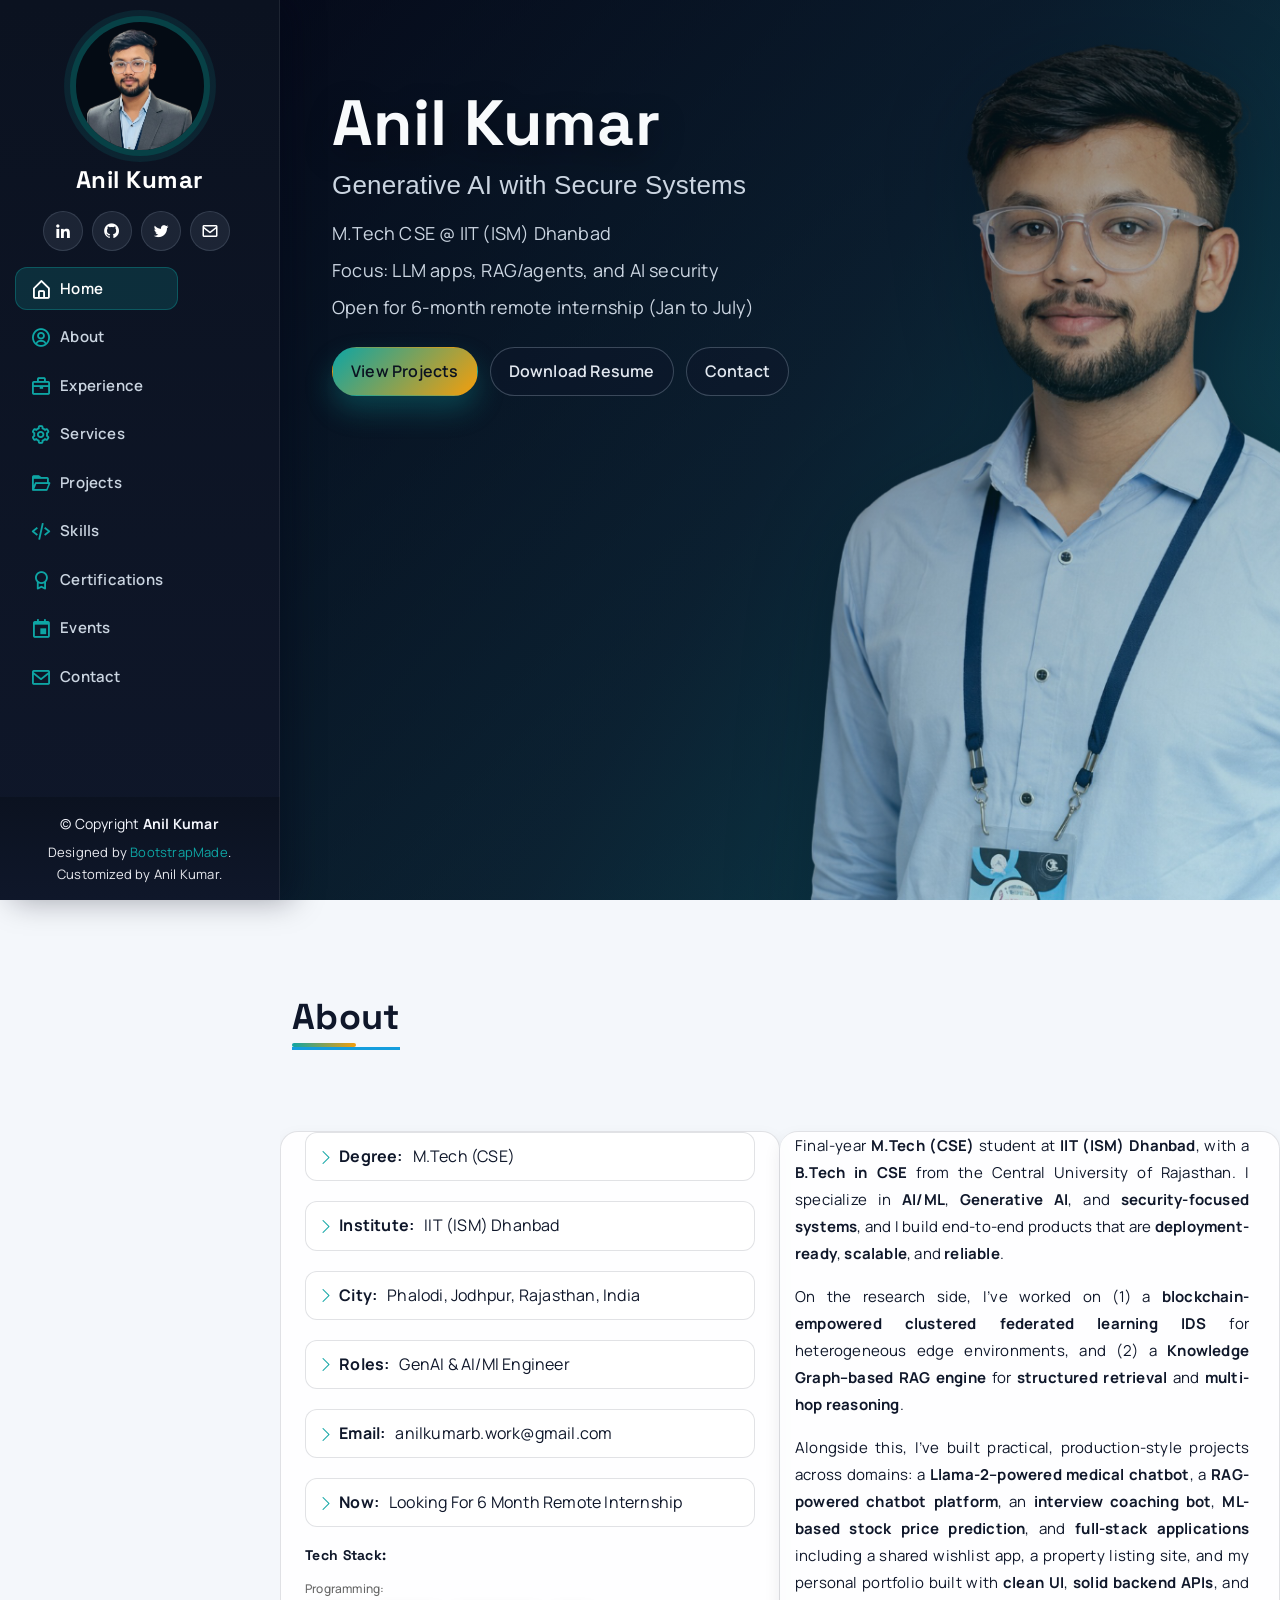
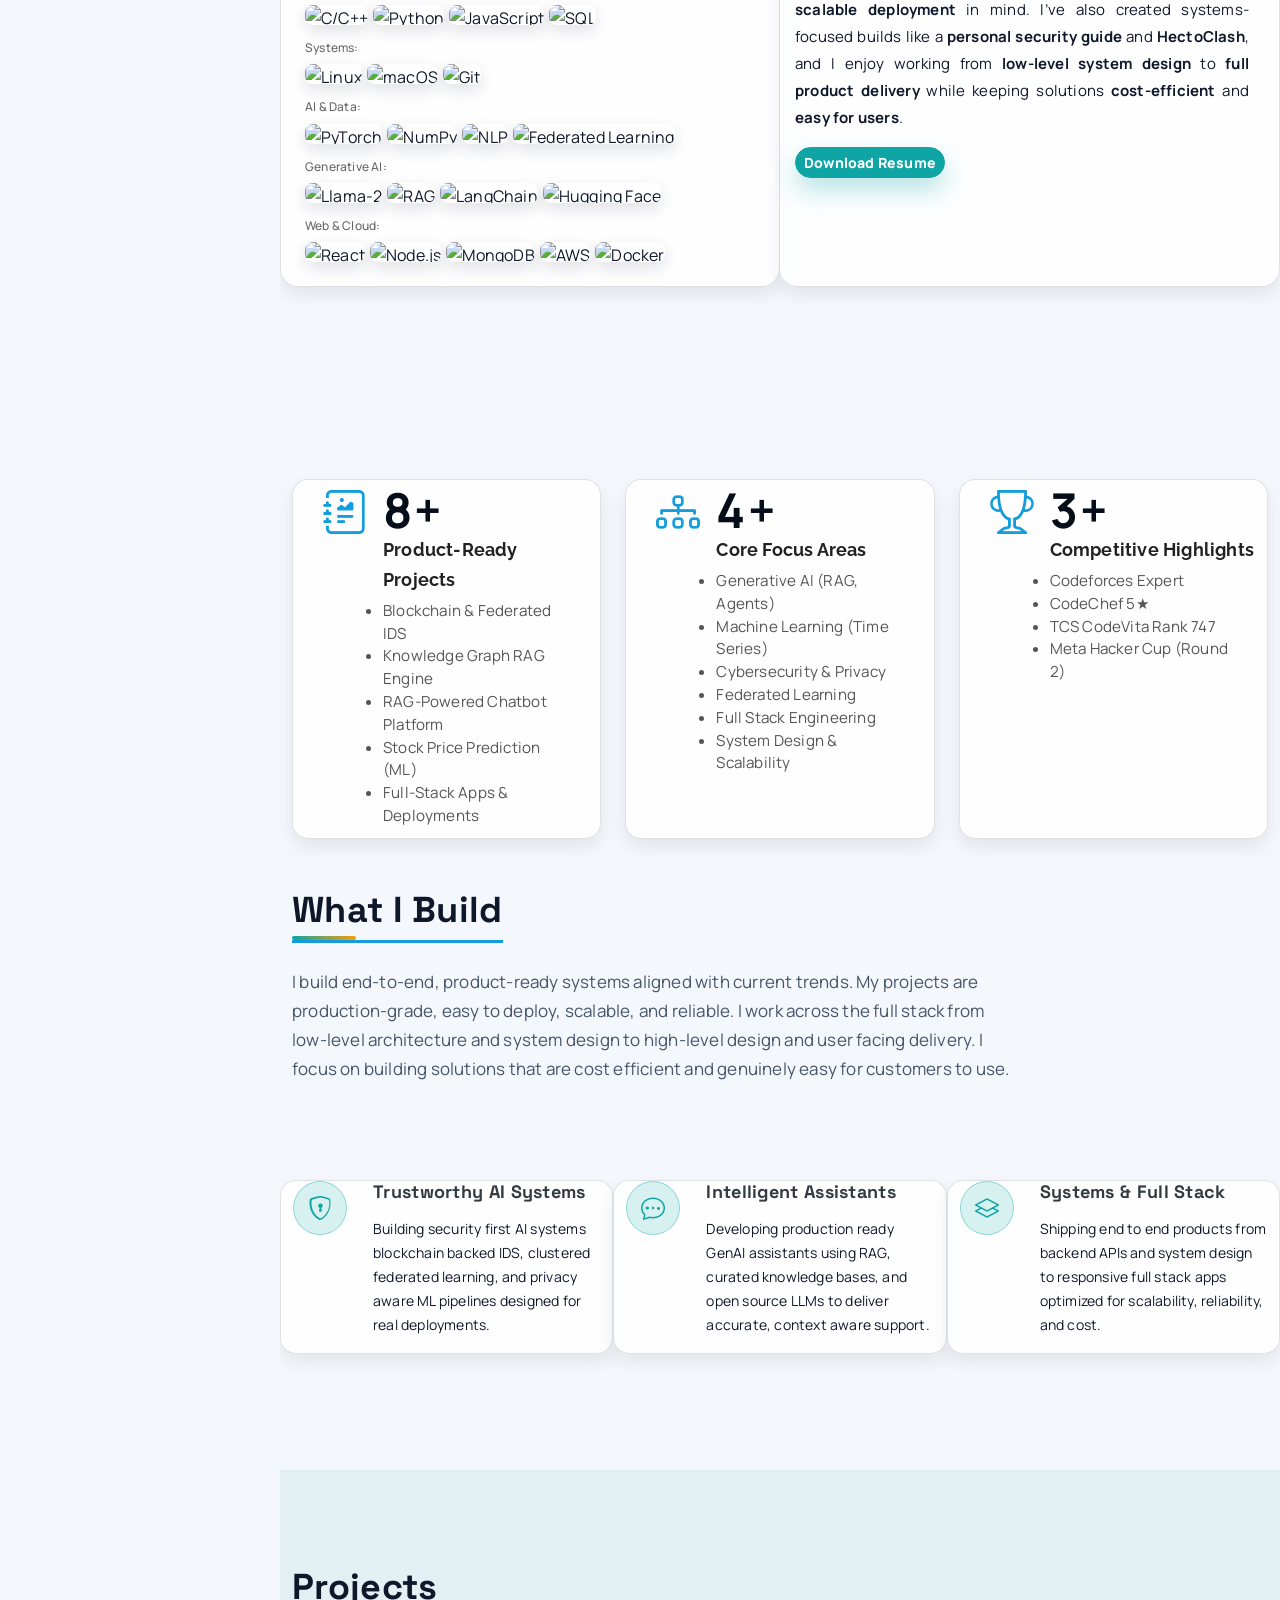
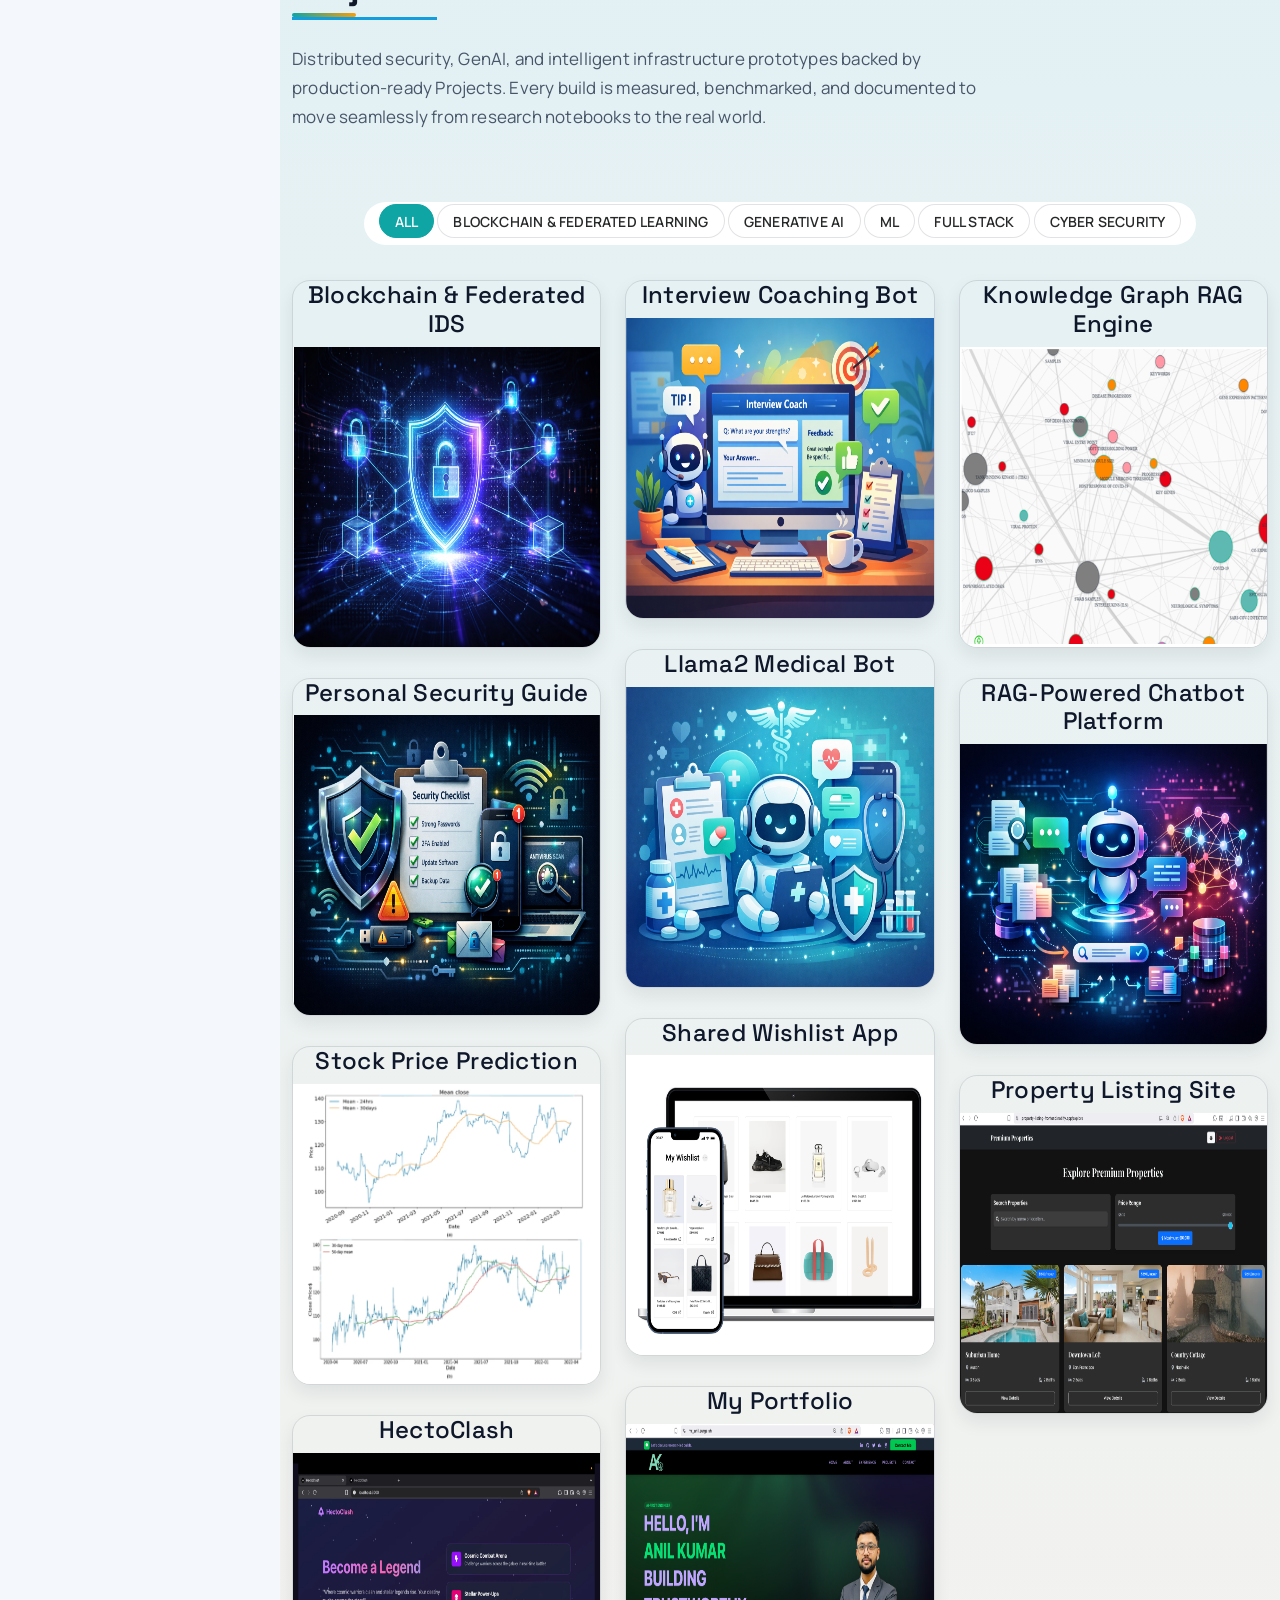
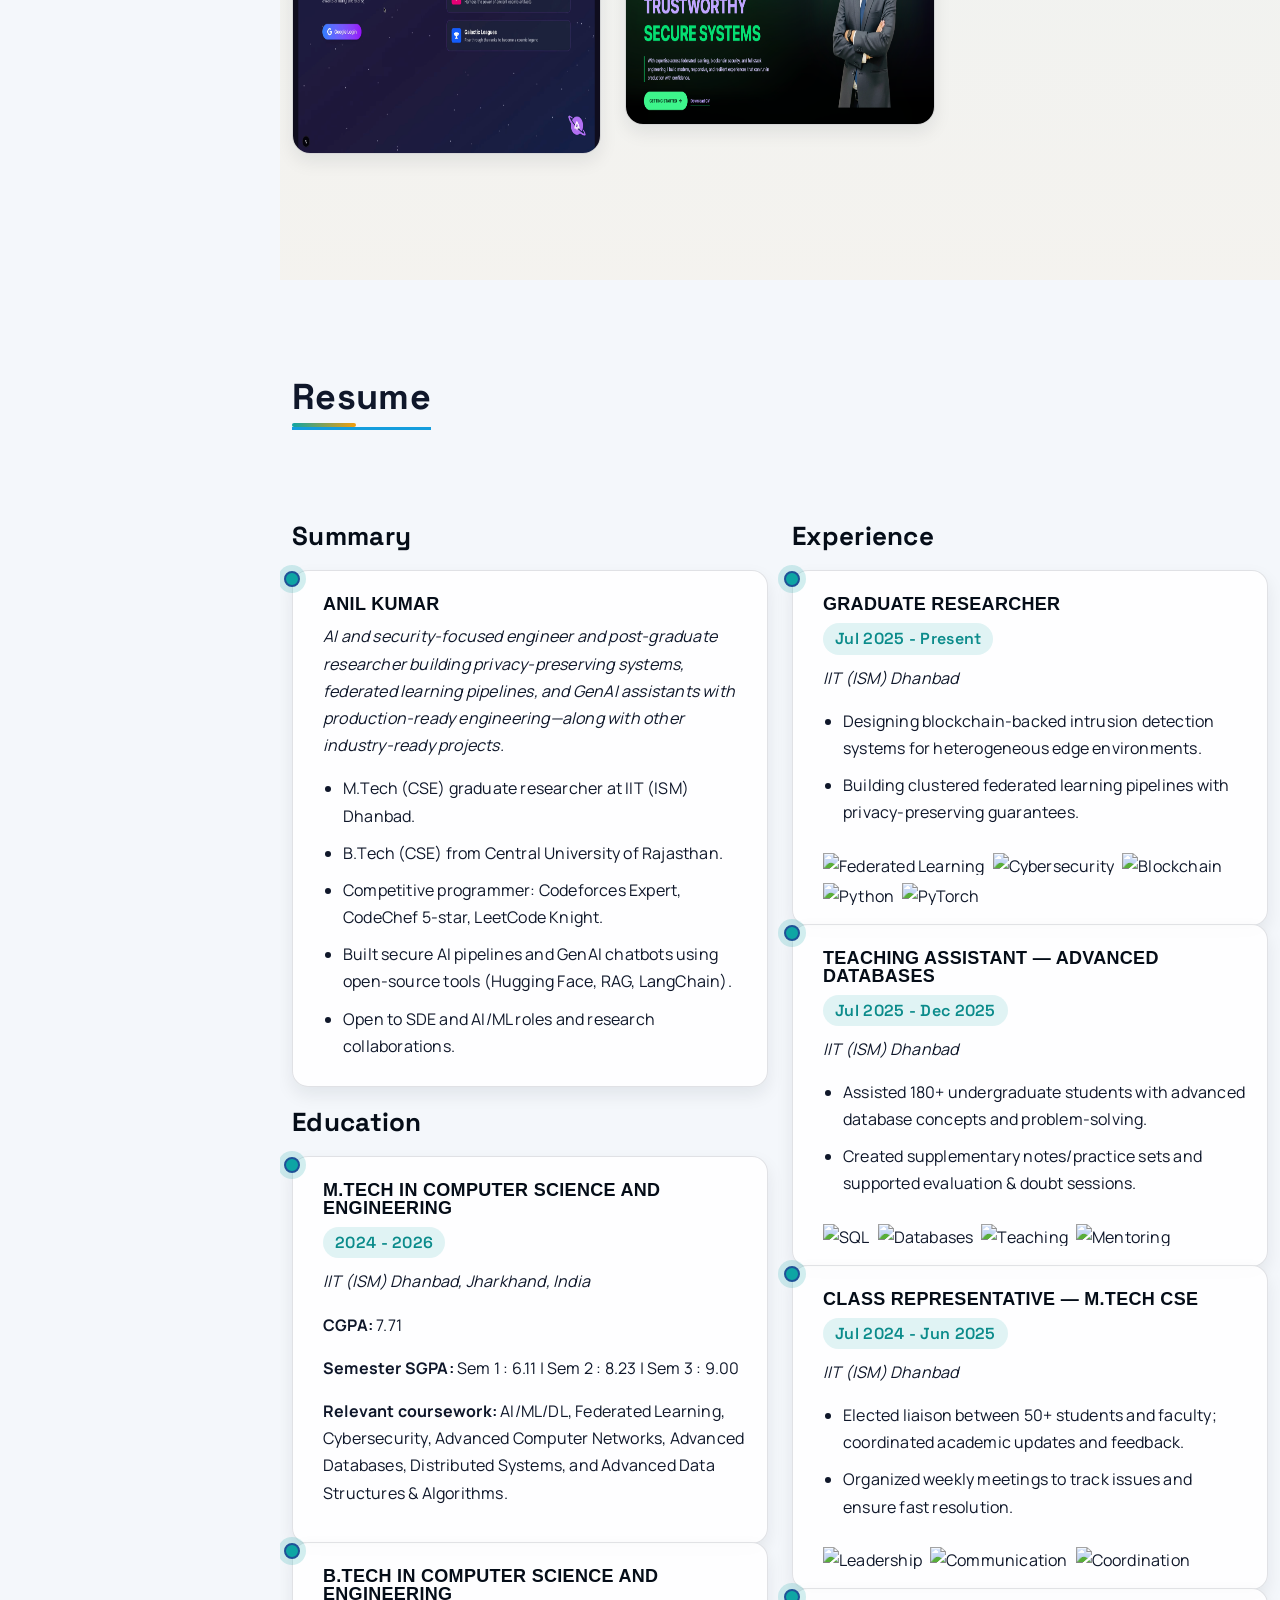
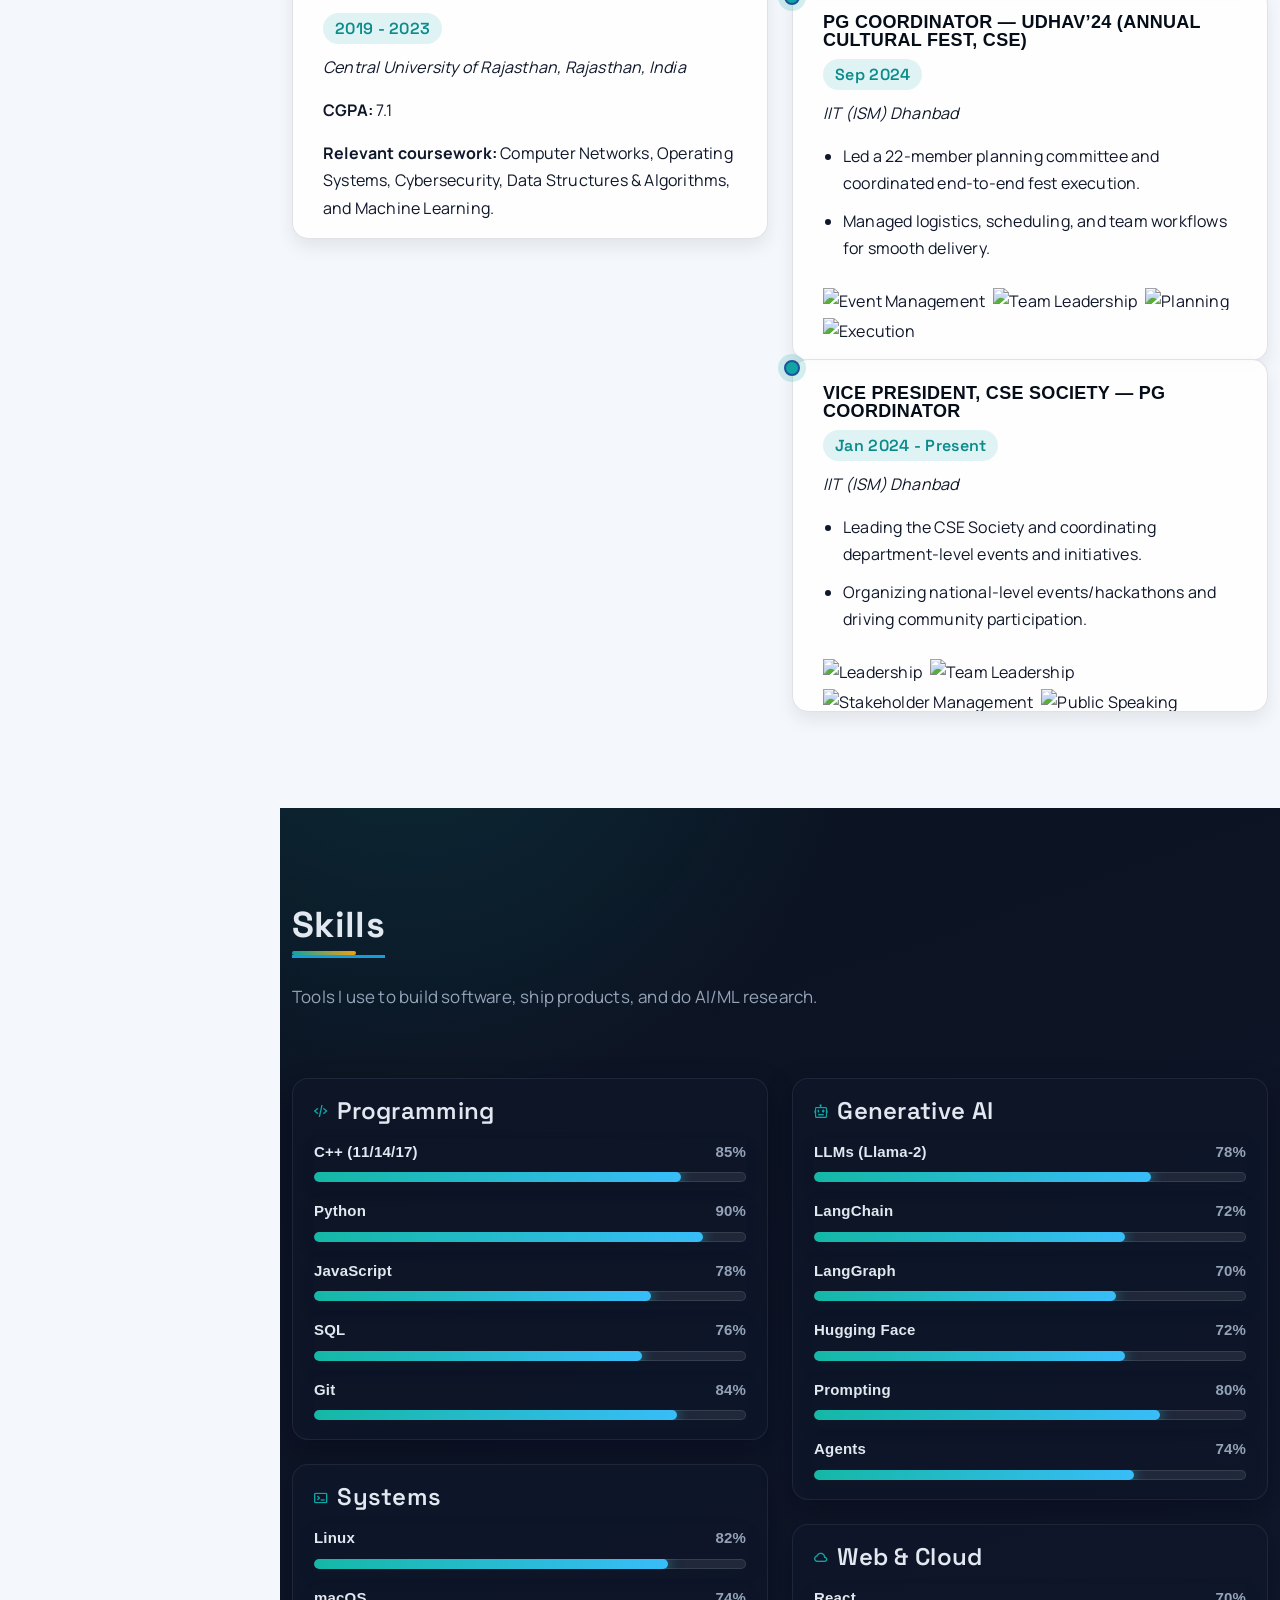
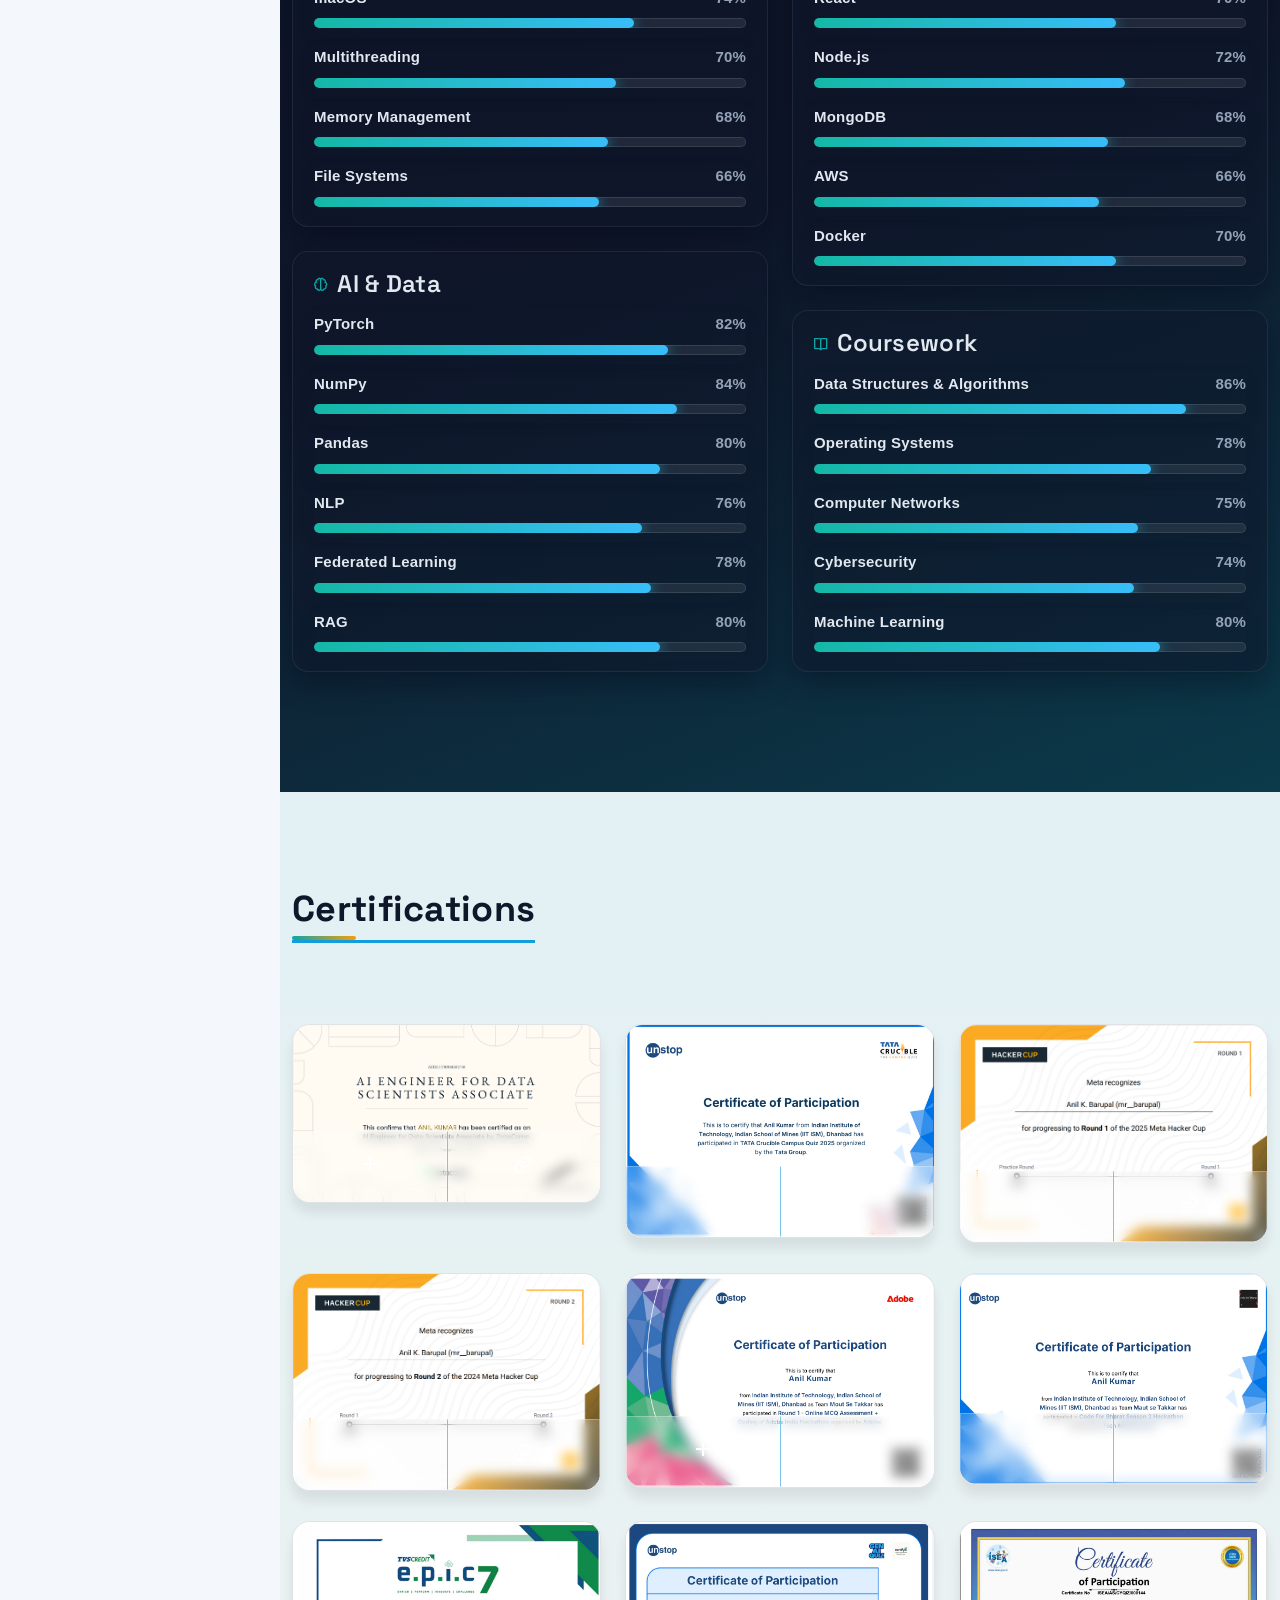
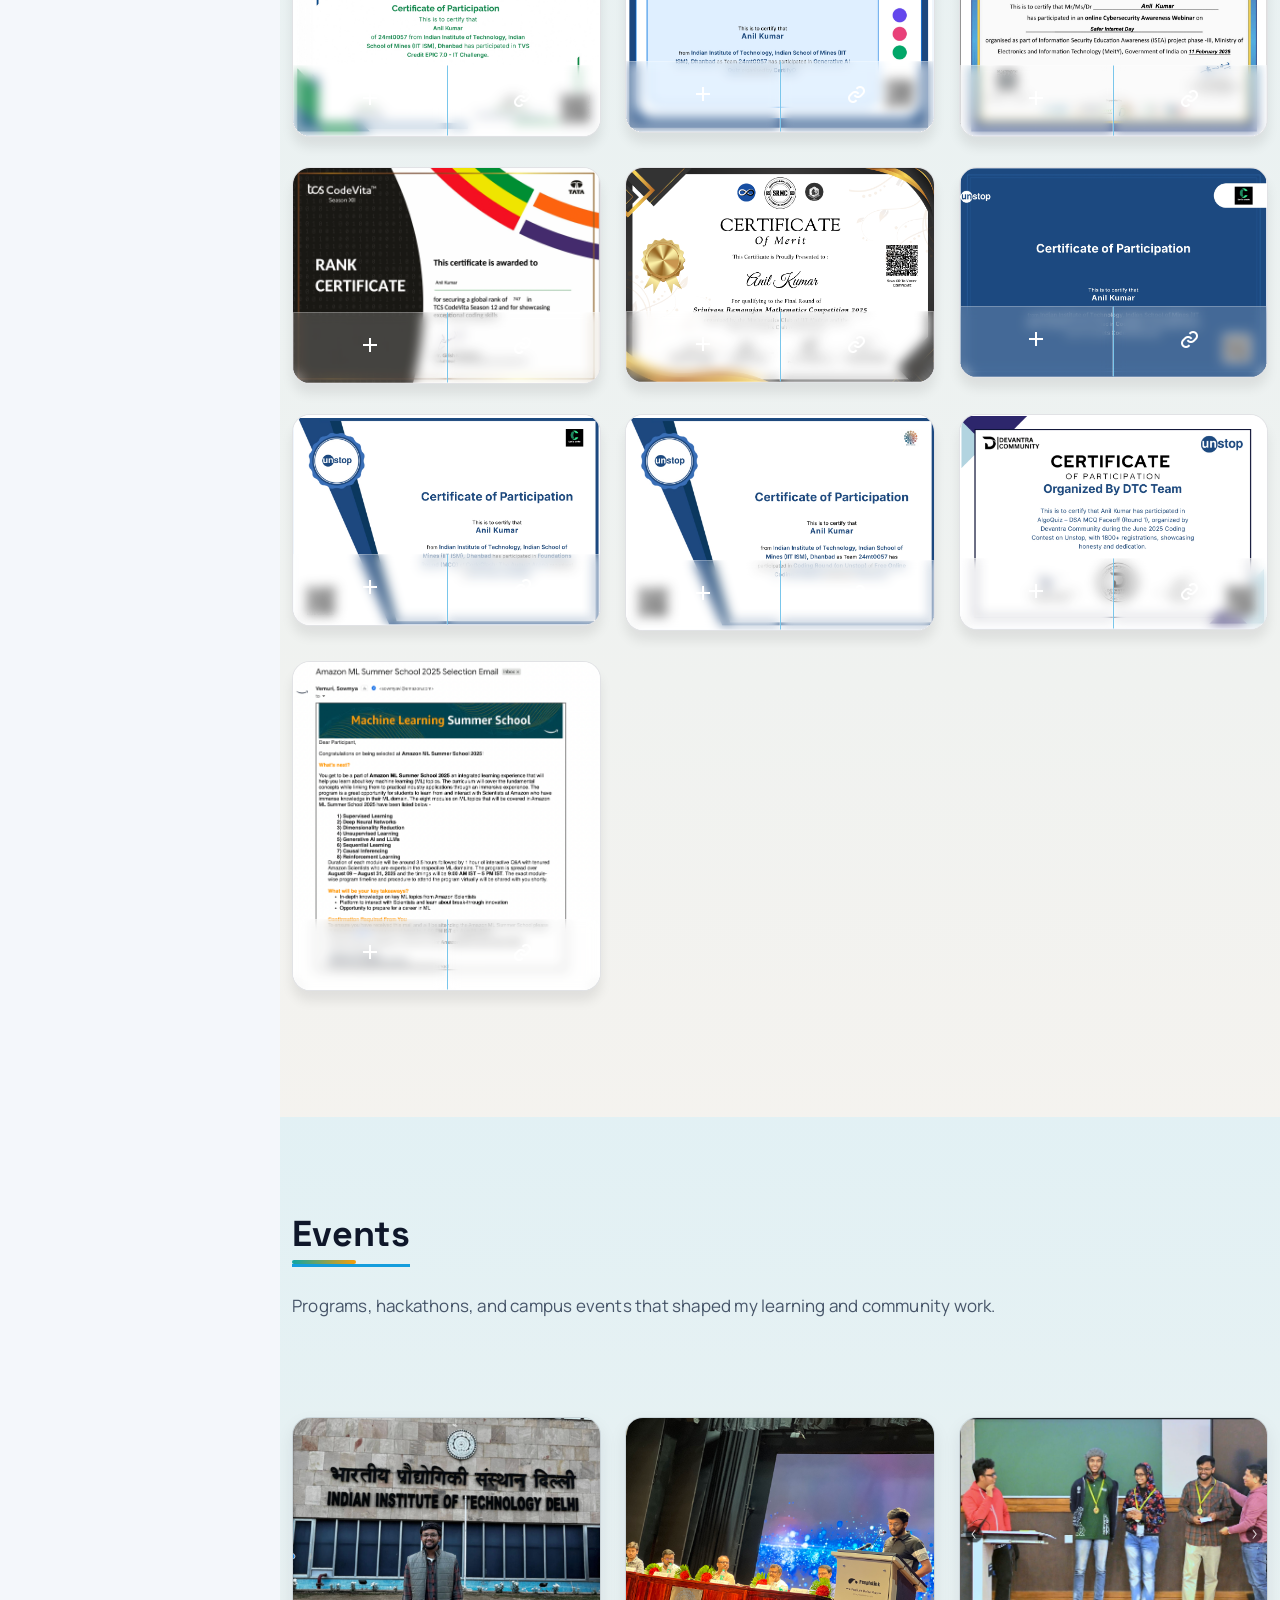
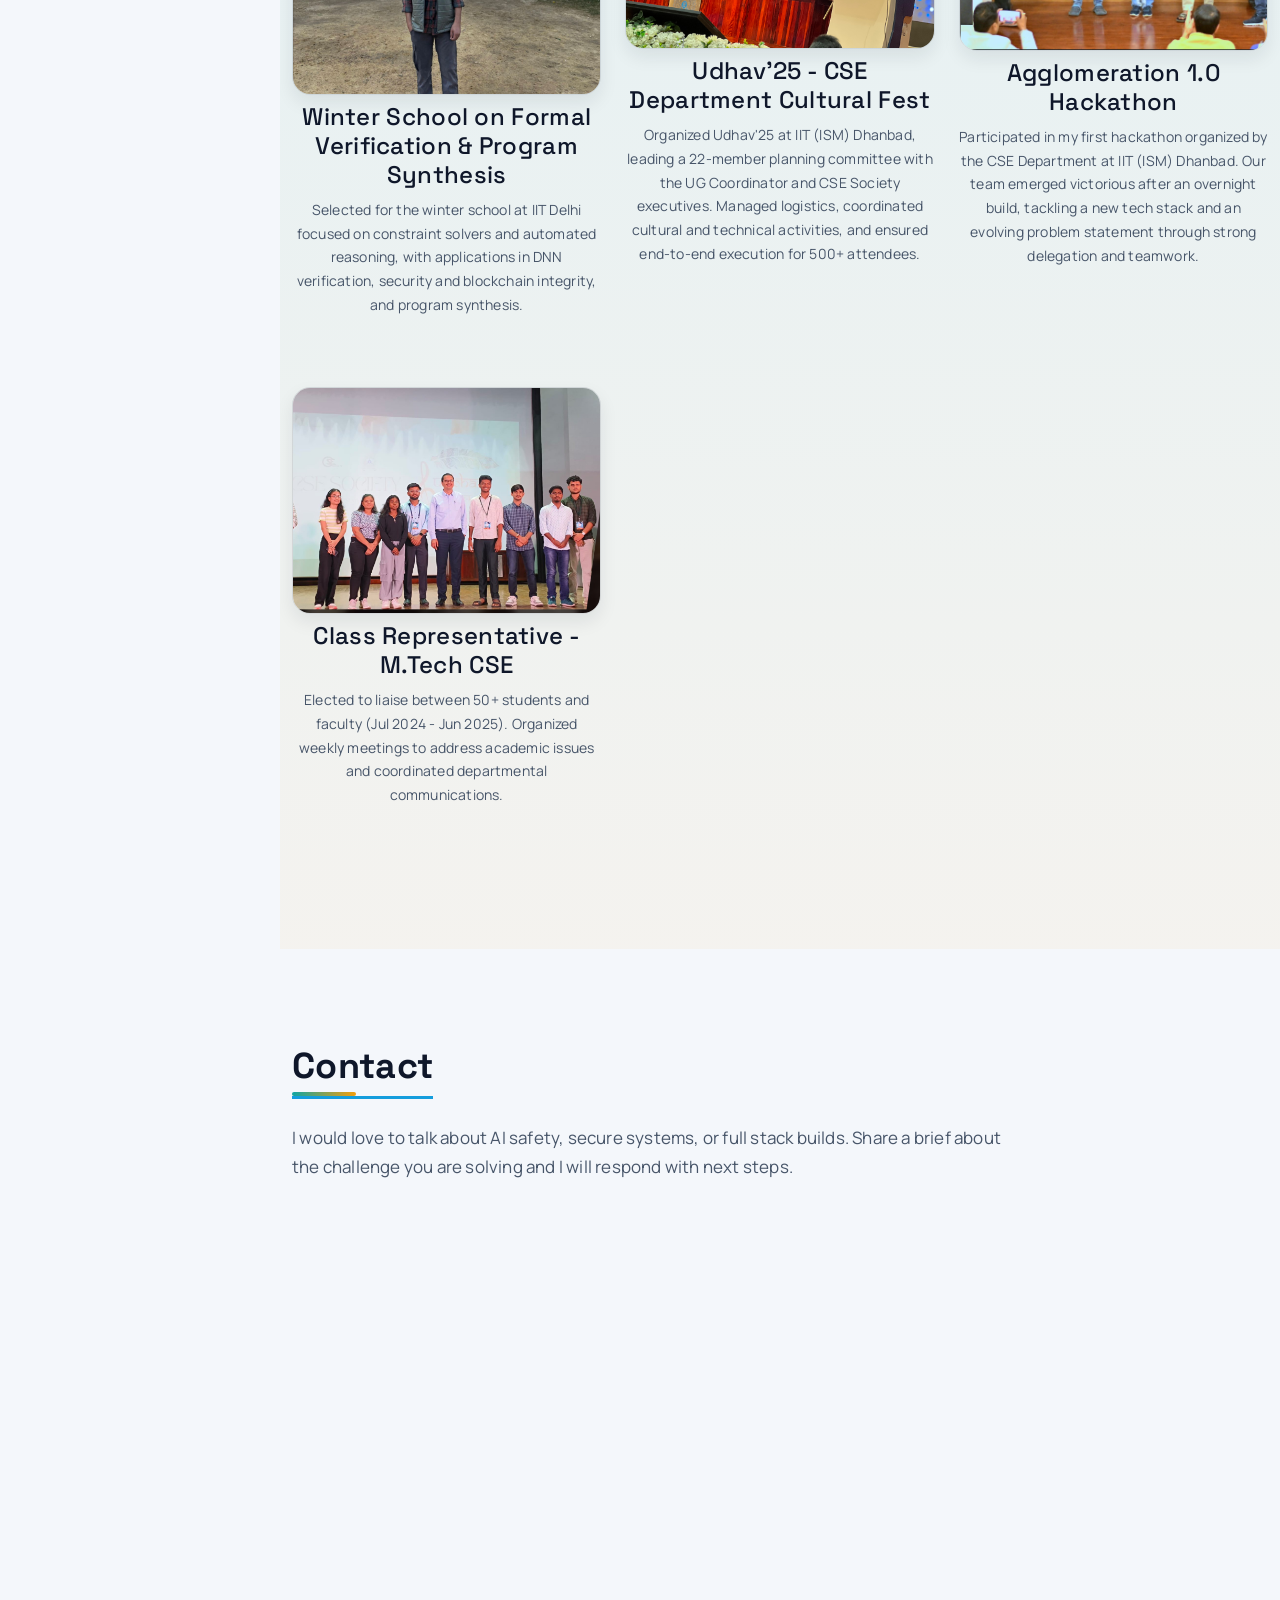
==== index.html @ daf71e18 "Initial commit" ====
<!DOCTYPE html>
<html lang="en">

<head>
  <meta charset="utf-8">
  <meta content="width=device-width, initial-scale=1.0" name="viewport">

  <title>Anil Kumar | GenAI Engineer</title>
  <meta content="Anil Kumar - IIT (ISM) Dhanbad graduate researcher crafting trustworthy AI security, federated learning pipelines, and cloud-ready full stack products." name="description">
  <meta content="Anil Kumar, IIT ISM Dhanbad, AI Security Engineer, Federated Learning Researcher, Blockchain IDS, Llama-2 Chatbot, Full Stack Developer Jaipur, MTech CSE Portfolio, Competitive Programmer, Codeforces Expert, CodeChef 5 Star, Generative AI Engineer India" name="keywords">
  <meta content="Anil Kumar" name="author">

  <!-- Favicons -->
  <link href="assets/img/ai3.png" rel="icon">
  <link href="assets/img/ai3.png" rel="apple-touch-icon">

  <!-- Google Fonts -->
  <link href="https://fonts.googleapis.com/css?family=Open+Sans:300,300i,400,400i,600,600i,700,700i|Raleway:300,300i,400,400i,500,500i,600,600i,700,700i" rel="stylesheet">

  <!-- Vendor CSS Files -->
  <link href="assets/vendor/aos/aos.css" rel="stylesheet">
  <link href="assets/vendor/bootstrap/css/bootstrap.min.css" rel="stylesheet">
  <link href="assets/vendor/bootstrap-icons/bootstrap-icons.css" rel="stylesheet">
  <link href="assets/vendor/boxicons/css/boxicons.min.css" rel="stylesheet">
  <link href="assets/vendor/glightbox/css/glightbox.min.css" rel="stylesheet">
  <link href="assets/vendor/swiper/swiper-bundle.min.css" rel="stylesheet">

  <!-- Template Main CSS File -->
  <link href="assets/css/style.css" rel="stylesheet">
</head>


<body>

  <!-- ======= Mobile nav toggle button ======= -->
  <i class="bi bi-list mobile-nav-toggle d-xl-none"></i>

  <!-- ======= Header ======= -->
  <header id="header">
    <div class="d-flex flex-column">

      <div class="profile">
        <img src="assets/img/ai3.png" alt="Anil Kumar" class="img-fluid rounded-circle">
        <h1 class="text-light"><a href="index.html">Anil Kumar</a></h1>
        <div class="social-links mt-3 text-center">
          <a href="https://www.linkedin.com/in/anil-kumar-0342711b4/" class="linkedin"><i class="bx bxl-linkedin"></i></a>
          <a href="https://github.com/avii2" class="github"><i class="bx bxl-github"></i></a>
          <a href="https://x.com/crazyiitian_avi?s=21" class="twitter"><i class="bx bxl-twitter"></i></a>
          <a href="mailto:anilkumarb.work@gmail.com" class="envelope"><i class="bx bx-envelope"></i></a>
        </div>
      </div>

      <nav id="navbar" class="nav-menu navbar">
        <ul>
          <li><a href="#hero" class="nav-link scrollto active"><i class="bx bx-home-alt"></i> <span>Home</span></a></li>
          <li><a href="#about" class="nav-link scrollto"><i class="bx bx-user-circle"></i> <span>About</span></a></li>
          <li><a href="#resume" class="nav-link scrollto"><i class="bx bx-briefcase"></i> <span>Experience</span></a></li>
          <li><a href="#services" class="nav-link scrollto"><i class="bx bx-cog"></i> <span>Services</span></a></li>
          <li><a href="#portfolio" class="nav-link scrollto"><i class="bx bx-folder-open"></i> <span>Projects</span></a></li>
          <li><a href="#skills" class="nav-link scrollto"><i class="bx bx-code-alt"></i> <span>Skills</span></a></li>
          <li><a href="#certifications" class="nav-link scrollto"><i class="bx bx-award"></i> <span>Certifications</span></a></li>
          <li><a href="#events" class="nav-link scrollto"><i class="bx bx-calendar-event"></i> <span>Events</span></a></li>
          <li><a href="#contact" class="nav-link scrollto"><i class="bx bx-envelope"></i> <span>Contact</span></a></li>
        </ul>
      </nav><!-- .nav-menu -->
    </div>
  </header><!-- End Header -->

 <section id="hero">
  <img src="assets/img/a1.png?v=2" class="hero-photo" alt="Anil Kumar">

  <div class="container">
    <div class="hero-container">
      <h1>Anil Kumar</h1>
      <p class="hero-subheadline">Generative AI with Secure Systems</p>
      <div class="hero-bio">
        <div class="hero-bio-line">M.Tech CSE @ IIT (ISM) Dhanbad</div>
        <div class="hero-bio-line">Focus: LLM apps, RAG/agents, and AI security</div>
        <div class="hero-bio-line">Open for 6-month remote internship (Jan to July)</div>
      </div>

      <div class="hero-actions">
        <a href="#portfolio" class="hero-btn primary">View Projects</a>
        <a href="assets/img/AnilK_IIT_Dhanbad_Resume.pdf" class="hero-btn ghost" download>Download Resume</a>
        <a href="#contact" class="hero-btn ghost">Contact</a>
      </div>
    </div>
  </div>
</section>


  
  <!-- ======= Other Sections ======= -->


  <!-- ========The boxes and logo ======== -->
  
  
 <!-- <div class="row gy-4 mt-5 justify-content-center" data-aos="zoom-in" data-aos-delay="250">
        <div class="col-xl-2 col-md-4">
          <div class="icon-box">
            <i class="ri-store-line"></i>
            <h3><a href="">Lorem Ipsum</a></h3>
          </div>
        </div>
        <div class="col-xl-2 col-md-4">
          <div class="icon-box">
            <i class="ri-bar-chart-box-line"></i>
            <h3><a href="">Dolor Sitema</a></h3>
          </div>
        </div>
        <div class="col-xl-2 col-md-4">
          <div class="icon-box">
            <i class="ri-calendar-todo-line"></i>
            <h3><a href="">Sedare Perspiciatis</a></h3>
          </div>
        </div>
        <div class="col-xl-2 col-md-4">
          <div class="icon-box">
            <i class="ri-paint-brush-line"></i>
            <h3><a href="">Magni Dolores</a></h3>
          </div>
        </div>
        <div class="col-xl-2 col-md-4">
          <div class="icon-box">
            <i class="ri-database-2-line"></i>
            <h3><a href="">Nemos Enimade</a></h3>
          </div>
        </div> -->
    
    <!-- ============ The box and logo ends here ======== -->
    
 
  

  <main id="main">

    <!-- ======= About Section ======= -->
    <section id="about" class="about">
      <div class="container">

        <div class="section-title">
          <h2>About</h2>
        </div>

        <div class="row">
          <div class="col-lg-6 pt-4 pt-lg-0 content" data-aos="fade-left">
            <div class="row">
              <div class="col-lg-12">
                <ul>
                  <li><i class="bi bi-chevron-right"></i> <strong>Degree:</strong> <span>M.Tech (CSE)</span></li>
                  <li><i class="bi bi-chevron-right"></i> <strong>Institute:</strong> <span>IIT (ISM) Dhanbad</span></li>
                  <li><i class="bi bi-chevron-right"></i> <strong>City:</strong> <span>Phalodi, Jodhpur, Rajasthan, India</span></li>
                 
                  <li><i class="bi bi-chevron-right"></i> <strong>Roles:</strong> <span> GenAI &amp; AI/Ml Engineer</span></li>
                  <li><i class="bi bi-chevron-right"></i> <strong>Email:</strong> <span>anilkumarb.work@gmail.com</span></li>
                  <li><i class="bi bi-chevron-right"></i> <strong>Now:</strong> <span>Looking For 6 Month Remote Internship </span></li>

                </ul>

                <!-- Tech Stack Icons -->
                <div class="tech-stack" style="margin-top: 20px;">
                  <h6 style="margin-bottom: 10px; font-size: 14px;"><strong>Tech Stack:</strong></h6>

                  <!-- Programming -->
                  <div style="margin-bottom: 8px;">
                    <span style="font-size: 12px; color: #666; font-weight: 500;">Programming:</span>
                    <div style="display: flex; flex-wrap: wrap; gap: 5px; margin-top: 4px;">
                      <img src="https://img.shields.io/badge/C%2FC%2B%2B-00599C?style=flat-square&logo=cplusplus&logoColor=white" alt="C/C++" style="height: 20px;">
                      <img src="https://img.shields.io/badge/Python-3776AB?style=flat-square&logo=python&logoColor=white" alt="Python" style="height: 20px;">
                      <img src="https://img.shields.io/badge/JavaScript-F7DF1E?style=flat-square&logo=javascript&logoColor=black" alt="JavaScript" style="height: 20px;">
                      <img src="https://img.shields.io/badge/SQL-4479A1?style=flat-square&logo=mysql&logoColor=white" alt="SQL" style="height: 20px;">
                    </div>
                  </div>

                  <!-- Systems -->
                  <div style="margin-bottom: 8px;">
                    <span style="font-size: 12px; color: #666; font-weight: 500;">Systems:</span>
                    <div style="display: flex; flex-wrap: wrap; gap: 5px; margin-top: 4px;">
                      <img src="https://img.shields.io/badge/Linux-FCC624?style=flat-square&logo=linux&logoColor=black" alt="Linux" style="height: 20px;">
                      <img src="https://img.shields.io/badge/macOS-000000?style=flat-square&logo=apple&logoColor=white" alt="macOS" style="height: 20px;">
                      <img src="https://img.shields.io/badge/Git-F05032?style=flat-square&logo=git&logoColor=white" alt="Git" style="height: 20px;">
                    </div>
                  </div>

                  <!-- AI & Data -->
                  <div style="margin-bottom: 8px;">
                    <span style="font-size: 12px; color: #666; font-weight: 500;">AI &amp; Data:</span>
                    <div style="display: flex; flex-wrap: wrap; gap: 5px; margin-top: 4px;">
                      <img src="https://img.shields.io/badge/PyTorch-EE4C2C?style=flat-square&logo=pytorch&logoColor=white" alt="PyTorch" style="height: 20px;">
                      <img src="https://img.shields.io/badge/NumPy-013243?style=flat-square&logo=numpy&logoColor=white" alt="NumPy" style="height: 20px;">
                      <img src="https://img.shields.io/badge/NLP-4B8BBE?style=flat-square" alt="NLP" style="height: 20px;">
                      <img src="https://img.shields.io/badge/Federated%20Learning-222222?style=flat-square" alt="Federated Learning" style="height: 20px;">
                    </div>
                  </div>

                  <!-- Generative AI -->
                  <div style="margin-bottom: 8px;">
                    <span style="font-size: 12px; color: #666; font-weight: 500;">Generative AI:</span>
                    <div style="display: flex; flex-wrap: wrap; gap: 5px; margin-top: 4px;">
                      <img src="https://img.shields.io/badge/Llama--2-FF6F00?style=flat-square" alt="Llama-2" style="height: 20px;">
                      <img src="https://img.shields.io/badge/RAG-2C2C2C?style=flat-square" alt="RAG" style="height: 20px;">
                      <img src="https://img.shields.io/badge/LangChain-1C3C3C?style=flat-square&logo=langchain&logoColor=white" alt="LangChain" style="height: 20px;">
                      <img src="https://img.shields.io/badge/Hugging%20Face-FFD21E?style=flat-square&logo=huggingface&logoColor=black" alt="Hugging Face" style="height: 20px;">
                    </div>
                  </div>

                  <!-- Web & Cloud -->
                  <div>
                    <span style="font-size: 12px; color: #666; font-weight: 500;">Web &amp; Cloud:</span>
                    <div style="display: flex; flex-wrap: wrap; gap: 5px; margin-top: 4px;">
                      <img src="https://img.shields.io/badge/React-61DAFB?style=flat-square&logo=react&logoColor=black" alt="React" style="height: 20px;">
                      <img src="https://img.shields.io/badge/Node.js-339933?style=flat-square&logo=node.js&logoColor=white" alt="Node.js" style="height: 20px;">
                      <img src="https://img.shields.io/badge/MongoDB-47A248?style=flat-square&logo=mongodb&logoColor=white" alt="MongoDB" style="height: 20px;">
                      <img src="https://img.shields.io/badge/AWS-232F3E?style=flat-square&logo=amazon-aws&logoColor=white" alt="AWS" style="height: 20px;">
                      <img src="https://img.shields.io/badge/Docker-2496ED?style=flat-square&logo=docker&logoColor=white" alt="Docker" style="height: 20px;">
                    </div>
                  </div>
                </div>
              </div>
            </div>
          </div>

         <div class="col-lg-6 pt-4 pt-lg-0" data-aos="fade-right" style="padding-right: 30px; border-left: 2px solid #ddd; padding-left: 15px; margin-left: -40px;">

  <p style="text-align: justify; line-height: 1.8; font-size: 15px;">
    Final-year <strong>M.Tech (CSE)</strong> student at <strong>IIT (ISM) Dhanbad</strong>, with a <strong>B.Tech in CSE</strong> from the Central University of Rajasthan. I specialize in <strong>AI/ML</strong>, <strong>Generative AI</strong>, and <strong>security-focused systems</strong>, and I build end-to-end products that are <strong>deployment-ready</strong>, <strong>scalable</strong>, and <strong>reliable</strong>.
  </p>

  <p style="text-align: justify; line-height: 1.8; font-size: 15px;">
    On the research side, I’ve worked on (1) a <strong>blockchain-empowered clustered federated learning IDS</strong> for heterogeneous edge environments, and (2) a <strong>Knowledge Graph–based RAG engine</strong> for <strong>structured retrieval</strong> and <strong>multi-hop reasoning</strong>.
  </p>

  <p style="text-align: justify; line-height: 1.8; font-size: 15px;">
    Alongside this, I’ve built practical, production-style projects across domains: a <strong>Llama-2–powered medical chatbot</strong>, a <strong>RAG-powered chatbot platform</strong>, an <strong>interview coaching bot</strong>, <strong>ML-based stock price prediction</strong>, and <strong>full-stack applications</strong> including a shared wishlist app, a property listing site, and my personal portfolio built with <strong>clean UI</strong>, <strong>solid backend APIs</strong>, and <strong>scalable deployment</strong> in mind. I’ve also created systems-focused builds like a <strong>personal security guide</strong> and <strong>HectoClash</strong>, and I enjoy working from <strong>low-level system design</strong> to <strong>full product delivery</strong> while keeping solutions <strong>cost-efficient</strong> and <strong>easy for users</strong>.
  </p>

  <div style="margin-top: 12px;">
  <a href="assets/img/AnilK_IIT_Dhanbad_Resume.pdf" class="btn btn-primary btn-sm" download>
    <strong>Download Resume</strong>
  </a>
</div>


</div>


          </div>
        </div>
      </div>
    </section><!-- End About Section -->
      
      
<section id="facts" class="facts">
  <div class="container">
    <div class="row no-gutters justify-content-center">

      <!-- Product-Ready Projects -->
      <div class="col-lg-4 col-md-6 d-md-flex align-items-md-stretch" data-aos="fade-up" data-aos-delay="100">
        <div class="count-box">
          <i class="bi bi-journal-richtext"></i>
          <span id="projects-counter"
                data-purecounter-start="0"
                data-purecounter-end="11"
                data-purecounter-duration="3"
                class="purecounter plus-sign"></span>
          <p><strong>Product-Ready Projects</strong></p>
          <ul>
            <li>Blockchain &amp; Federated IDS</li>
            <li>Knowledge Graph RAG Engine</li>
            <li>RAG-Powered Chatbot Platform</li>
            <li>Stock Price Prediction (ML)</li>
            <li>Full-Stack Apps &amp; Deployments</li>
          </ul>
        </div>
      </div>

      <!-- Core Focus Areas -->
      <div class="col-lg-4 col-md-6 d-md-flex align-items-md-stretch" data-aos="fade-up" data-aos-delay="200">
        <div class="count-box">
          <i class="bi bi-diagram-3"></i>
          <span id="years-counter"
                data-purecounter-start="0"
                data-purecounter-end="6"
                data-purecounter-duration="3"
                class="purecounter plus-sign"></span>
          <p style="white-space: nowrap;"><strong>Core Focus Areas</strong></p>
          <ul>
            <li>Generative AI (RAG, Agents)</li>
            <li>Machine Learning (Time Series)</li>
            <li>Cybersecurity &amp; Privacy</li>
            <li>Federated Learning</li>
            <li>Full Stack Engineering</li>
            <li>System Design &amp; Scalability</li>
          </ul>
        </div>
      </div>

      <!-- Competitive Highlights -->
      <div class="col-lg-4 col-md-6 d-md-flex align-items-md-stretch" data-aos="fade-up" data-aos-delay="300">
        <div class="count-box">
          <i class="bi bi-trophy"></i>
          <span id="certifications-counter"
                data-purecounter-start="0"
                data-purecounter-end="4"
                data-purecounter-duration="3"
                class="purecounter plus-sign"></span>
          <p style="white-space: nowrap;"><strong>Competitive Highlights</strong></p>
          <ul>
            <li>Codeforces Expert</li>
            <li>CodeChef 5★</li>
            <li>TCS CodeVita Rank 747</li>
            <li>Meta Hacker Cup (Round 2)</li>
          </ul>
        </div>
      </div>

    </div>
  </div>
</section>


<style>
  /* Plus sign after numbers */
  .plus-sign::after {
    content: "+";
    margin-left: 2px;
    font-weight: bold;
  }

  /* Titles */
  .count-box p strong {
    display: block;
    font-size: 1.1rem;
    margin-bottom: 2px;
    color: #222;
  }

  /* Bullet lists */
  .count-box ul {
    list-style-type: disc;
    padding-left: 60px;
    margin: 0;
    margin-top: 5px;
    font-size: 0.95rem;
    line-height: 1.5;
    color: #555;
  }
</style>

<style>
  /* Contact Form Improvements */
  .php-email-form {
    width: 100%;
    background: #fff;
    padding: 30px;
    box-shadow: 0 0 24px rgba(0, 0, 0, 0.12);
    border-radius: 10px;
  }

  .php-email-form .form-group {
    margin-bottom: 20px;
  }

  .php-email-form label {
    display: block;
    margin-bottom: 8px;
    font-weight: 600;
    font-size: 14px;
    color: #333;
    text-align: left;
  }

  .php-email-form .form-control {
    border: 1px solid #ddd;
    border-radius: 5px;
    padding: 12px 15px;
    font-size: 14px;
    transition: border-color 0.3s ease;
    width: 100%;
    box-sizing: border-box;
  }

  .php-email-form .form-control:focus {
    border-color: #0563bb;
    outline: none;
    box-shadow: 0 0 0 2px rgba(5, 99, 187, 0.1);
  }

  .php-email-form textarea.form-control {
    resize: vertical;
    min-height: 120px;
  }

  .php-email-form button[type="submit"] {
    background: #0563bb;
    border: 0;
    padding: 12px 30px;
    color: #fff;
    border-radius: 5px;
    cursor: pointer;
    font-size: 16px;
    font-weight: 500;
    transition: background 0.3s ease;
  }

  .php-email-form button[type="submit"]:hover {
    background: #0450a3;
  }

  .php-email-form .loading {
    display: none;
    background: #fff;
    text-align: center;
    padding: 15px;
    color: #0563bb;
    font-weight: 500;
  }

  .php-email-form .loading.d-block {
    display: block !important;
  }

  .php-email-form .error-message {
    display: none;
    color: #ed3c0d;
    background: #ffeae8;
    text-align: center;
    padding: 15px;
    border-radius: 5px;
    font-weight: 500;
  }

  .php-email-form .error-message.d-block {
    display: block !important;
  }

  .php-email-form .sent-message {
    display: none;
    color: #1b8b00;
    background: #e8f5e3;
    text-align: center;
    padding: 15px;
    border-radius: 5px;
    font-weight: 500;
  }

  .php-email-form .sent-message.d-block {
    display: block !important;
  }

  @media (max-width: 768px) {
    .php-email-form {
      padding: 20px;
    }
  }
</style>





    
    

<!-- ======= Services Section ======= -->
<section id="services" class="services" style="padding-top: 20px;">
  <div class="container">
    <div class="section-title">
      <h2>What I Build</h2>
      <p>I build end-to-end, product-ready systems aligned with current trends. My projects are production-grade, easy to deploy, scalable, and reliable. I work across the full stack from low-level architecture and system design to high-level design and user facing delivery. I focus on building solutions that are cost efficient and genuinely easy for customers to use.</p>
    </div>
<div class="row">
  <div class="col-lg-4 col-md-6 icon-box" data-aos="fade-up">
    <div class="icon"><i class="bi bi-shield-lock"></i></div>
    <h4 class="title"><a href="">Trustworthy AI Systems</a></h4>
    <p class="description">
      Building security first AI systems blockchain backed IDS, clustered federated learning, and privacy aware ML pipelines designed for real deployments.
    </p>
  </div>

  <div class="col-lg-4 col-md-6 icon-box" data-aos="fade-up" data-aos-delay="100">
    <div class="icon"><i class="bi bi-chat-dots"></i></div>
    <h4 class="title"><a href="">Intelligent Assistants</a></h4>
    <p class="description">
      Developing production ready GenAI assistants using RAG, curated knowledge bases, and open source LLMs to deliver accurate, context aware support.
    </p>
  </div>

  <div class="col-lg-4 col-md-6 icon-box" data-aos="fade-up" data-aos-delay="200">
    <div class="icon"><i class="bi bi-layers"></i></div>
    <h4 class="title"><a href="">Systems &amp; Full Stack</a></h4>
    <p class="description">
      Shipping end to end products from backend APIs and system design to responsive full stack apps optimized for scalability, reliability, and cost.
    </p>
  </div>
</div>

</section>




    
    
    
    
    
        <!-- ======= Clients Section ======= -->
    <!-- <section id="clients" class="clients">
      <div class="container" data-aos="zoom-in">

        <div class="clients-slider swiper">
          <em><h4> Helping companies become data-driven organizations </h4></em>
          <div class="swiper-wrapper align-items-center">
            <div class="swiper-slide"><img src="assets/img/clients/client-1.png" class="img-fluid" alt=""></div>
            <div class="swiper-slide"><img src="assets/img/clients/client-2.png" class="img-fluid" alt=""></div>
            <div class="swiper-slide"><img src="assets/img/clients/client-3.png" class="img-fluid" alt=""></div>
            <div class="swiper-slide"><img src="assets/img/clients/client-4.png" class="img-fluid" alt=""></div>
            <div class="swiper-slide"><img src="assets/img/clients/client-5.png" class="img-fluid" alt=""></div>
            <div class="swiper-slide"><img src="assets/img/clients/client-6.png" class="img-fluid" alt=""></div>
            <div class="swiper-slide"><img src="assets/img/clients/client-7.png" class="img-fluid" alt=""></div>
            <div class="swiper-slide"><img src="assets/img/clients/client-8.png" class="img-fluid" alt=""></div>
          </div>
          <div class="swiper-pagination"></div>
        </div>

      </div>  
    </section> -->
    <!-- End Clients Section -->
    
  
        <!-- ======= Clients Section ======= -->
        
    
    
    
    
    
   <!-- ======= Portfolio Section ======= -->
<!-- ======= Portfolio Section ======= -->
<section id="portfolio" class="portfolio section-bg">
  <div class="container">

    <div class="section-title" style="padding-bottom: 10px;">
      <h2>Projects</h2>
      <p>
        Distributed security, GenAI, and intelligent infrastructure prototypes backed by production-ready Projects.
        Every build is measured, benchmarked, and documented to move seamlessly from research notebooks to the real world.
      </p>
    </div>

    <div class="row" data-aos="fade-up">
      <div class="col-lg-12 d-flex justify-content-center">
        <ul id="portfolio-flters">
          <li data-filter="*" class="filter-active">All</li>

          <li data-filter=".filter-blockchain">Blockchain &amp; Federated Learning</li>
          <li data-filter=".filter-genai">Generative AI</li>
          

          <li data-filter=".filter-ml">ML</li>
          <li data-filter=".filter-fullstack">Full Stack</li>
          <li data-filter=".filter-cyber">Cyber Security</li>
        </ul>
      </div>
    </div>

    <div class="row portfolio-container" data-aos="fade-up" data-aos-delay="100">

      <!-- 1) Blockchain & Federated IDS (keep as is) -->
      <div class="col-lg-4 col-md-6 portfolio-item filter-blockchain">
        <div class="portfolio-wrap">
          <h4 class="title text-center">Blockchain &amp; Federated IDS</h4>
          <img src="assets/img/projects/1.png" class="img-fluid" alt="Blockchain & Federated IDS" style="width:450px;height:300px;">
          <div class="portfolio-links">
            <a href="https://github.com/avii2/BF_CFL_IDS" target="_blank" rel="noopener noreferrer" title="More Details">
              <i class="bx bx-link"></i>
            </a>
          </div>
        </div>
      </div>

      <!-- 2) Interview Coaching Bot (keep as is) -->
      <div class="col-lg-4 col-md-6 portfolio-item filter-genai">
        <div class="portfolio-wrap">
          <h4 class="title text-center">Interview Coaching Bot</h4>
          <img src="assets/img/projects/2.png" class="img-fluid" alt="Interview Coaching Bot" style="width:450px;height:300px;">
          <div class="portfolio-links">
            <a href="https://github.com/avii2/Chatbot" target="_blank" rel="noopener noreferrer" title="More Details">
              <i class="bx bx-link"></i>
            </a>
          </div>
        </div>
      </div>

      <!-- 3) Knowledge Graph RAG Engine (keep as is) -->
      <div class="col-lg-4 col-md-6 portfolio-item filter-genai">
        <div class="portfolio-wrap">
          <h4 class="title text-center">Knowledge Graph RAG Engine</h4>
          <img src="assets/img/projects/3.png" class="img-fluid" alt="Knowledge Graph RAG Engine" style="width:450px;height:300px;">
          <div class="portfolio-links">
            <a href="https://github.com/avii2/LangChain_Graph_RAG" target="_blank" rel="noopener noreferrer" title="More Details">
              <i class="bx bx-link"></i>
            </a>
          </div>
        </div>
      </div>

      <!-- 4) Llama2 Medical Bot (keep as is) -->
      <div class="col-lg-4 col-md-6 portfolio-item filter-genai">
        <div class="portfolio-wrap">
          <h4 class="title text-center">Llama2 Medical Bot</h4>
          <img src="assets/img/projects/4.png" class="img-fluid" alt="Llama2 Medical Bot" style="width:450px;height:300px;">
          <div class="portfolio-links">
            <a href="https://github.com/avii2/Medical_Chatbot" target="_blank" rel="noopener noreferrer" title="More Details">
              <i class="bx bx-link"></i>
            </a>
          </div>
        </div>
      </div>

      <!-- 5) Personal Security Guide -> Cyber Security -->
      <div class="col-lg-4 col-md-6 portfolio-item filter-cyber">
        <div class="portfolio-wrap">
          <h4 class="title text-center">Personal Security Guide</h4>
          <img src="assets/img/projects/5.png" class="img-fluid" alt="Personal Security Guide" style="width:450px;height:300px;">
          <div class="portfolio-links">
            <a href="https://github.com/avii2/personal-security-guide" target="_blank" rel="noopener noreferrer" title="More Details">
              <i class="bx bx-link"></i>
            </a>
          </div>
        </div>
      </div>

      <!-- 6) RAG-Powered Chatbot Platform (keep as is) -->
      <div class="col-lg-4 col-md-6 portfolio-item filter-genai">
        <div class="portfolio-wrap">
          <h4 class="title text-center">RAG-Powered Chatbot Platform</h4>
          <img src="assets/img/projects/6.png" class="img-fluid" alt="RAG-Powered Chatbot Platform" style="width:450px;height:300px;">
          <div class="portfolio-links">
            <a href="https://github.com/avii2/RAG-AND-FAST-API-BASED-ChatBOT" target="_blank" rel="noopener noreferrer" title="More Details">
              <i class="bx bx-link"></i>
            </a>
          </div>
        </div>
      </div>

      <!-- 7) Shared Wishlist App -> Full Stack -->
      <div class="col-lg-4 col-md-6 portfolio-item filter-fullstack">
        <div class="portfolio-wrap">
          <h4 class="title text-center">Shared Wishlist App</h4>
          <img src="assets/img/projects/7.png" class="img-fluid" alt="Shared Wishlist App" style="width:450px;height:300px;">
          <div class="portfolio-links">
            <a href="https://github.com/avii2/shared_wishlist_app" target="_blank" rel="noopener noreferrer" title="More Details">
              <i class="bx bx-link"></i>
            </a>
          </div>
        </div>
      </div>

      <!-- 8) Stock Price Prediction -> ML -->
      <div class="col-lg-4 col-md-6 portfolio-item filter-ml">
        <div class="portfolio-wrap">
          <h4 class="title text-center">Stock Price Prediction</h4>
          <img src="assets/img/projects/8.png" class="img-fluid" alt="Stock Price Prediction" style="width:450px;height:300px;">
          <div class="portfolio-links">
            <a href="https://github.com/avii2/stock-price-prediction" target="_blank" rel="noopener noreferrer" title="More Details">
              <i class="bx bx-link"></i>
            </a>
          </div>
        </div>
      </div>

      <!-- 9) Property Listing Site -> Full Stack -->
      <div class="col-lg-4 col-md-6 portfolio-item filter-fullstack">
        <div class="portfolio-wrap">
          <h4 class="title text-center">Property Listing Site</h4>
          <img src="assets/img/projects/9.png" class="img-fluid" alt="Property Listing Site" style="width:450px;height:300px;">
          <div class="portfolio-links">
            <a href="https://github.com/avii2/PropertyListingSite" target="_blank" rel="noopener noreferrer" title="More Details">
              <i class="bx bx-link"></i>
            </a>
          </div>
        </div>
      </div>

      <!-- 10) My Portfolio -> Full Stack -->
      <div class="col-lg-4 col-md-6 portfolio-item filter-fullstack">
        <div class="portfolio-wrap">
          <h4 class="title text-center">My Portfolio</h4>
          <img src="assets/img/projects/10.png" class="img-fluid" alt="My Portfolio Website" style="width:450px;height:300px;">
          <div class="portfolio-links">
            <a href="https://github.com/avii2/my_portfolio" target="_blank" rel="noopener noreferrer" title="More Details">
              <i class="bx bx-link"></i>
            </a>
          </div>
        </div>
      </div>

      <!-- 11) HectoClash -> Full Stack -->
      <div class="col-lg-4 col-md-6 portfolio-item filter-fullstack">
        <div class="portfolio-wrap">
          <h4 class="title text-center">HectoClash</h4>
          <img src="assets/img/projects/11.png" class="img-fluid" alt="HectoClash Project" style="width:450px;height:300px;">
          <div class="portfolio-links">
            <a href="https://youtu.be/qNSalS1NX8c?si=w5CAm7SAxTxnelWT" target="_blank" rel="noopener noreferrer" title="Watch Demo">
              <i class="bx bx-link"></i>
            </a>
          </div>
        </div>
      </div>

    </div>
  </div>
</section>
<!-- End Portfolio Section -->




    
    

    
    
    
  <!-- ======= Resume Section ======= -->
<section id="resume" class="resume">
  <div class="container">

    <div class="section-title">
      <h2>Resume</h2>
    </div>

    <div class="row" style="margin-top: -10px;">

      <!-- LEFT COLUMN -->
      <div class="col-lg-6" data-aos="fade-up">

        <h3 class="resume-title">Summary</h3>
        <div class="resume-item pb-0">
          <h4>Anil Kumar</h4>
          <p class="fst-italic">
            <em>
              AI and security-focused engineer and post-graduate researcher building privacy-preserving systems,
              federated learning pipelines, and GenAI assistants with production-ready engineering—along with other industry-ready projects.
            </em>
          </p>
          <ul>
            <li>M.Tech (CSE) graduate researcher at IIT (ISM) Dhanbad.</li>
            <li>B.Tech (CSE) from Central University of Rajasthan.</li>
            <li>Competitive programmer: Codeforces Expert, CodeChef 5-star, LeetCode Knight.</li>
            <li>Built secure AI pipelines and GenAI chatbots using open-source tools (Hugging Face, RAG, LangChain).</li>
            <li>Open to SDE and AI/ML roles and research collaborations.</li>
          </ul>
        </div>

        <h3 class="resume-title">Education</h3>

        <div class="resume-item">
          <h4>M.Tech in Computer Science and Engineering</h4>
          <h5>2024 - 2026</h5>
          <p><em>IIT (ISM) Dhanbad, Jharkhand, India</em></p>

          <p><strong>CGPA:</strong> 7.71</p>
          <p><strong>Semester SGPA:</strong> Sem 1 : 6.11 | Sem 2 : 8.23 | Sem 3 : 9.00</p>

          <p>
            <strong>Relevant coursework:</strong>
            AI/ML/DL, Federated Learning, Cybersecurity, Advanced Computer Networks, Advanced Databases,
            Distributed Systems, and Advanced Data Structures &amp; Algorithms.
          </p>
        </div>

        <div class="resume-item">
          <h4>B.Tech in Computer Science and Engineering</h4>
          <h5>2019 - 2023</h5>
          <p><em>Central University of Rajasthan, Rajasthan, India</em></p>
          <p><strong>CGPA:</strong> 7.1</p>
          <p>
            <strong>Relevant coursework:</strong>
            Computer Networks, Operating Systems, Cybersecurity, Data Structures &amp; Algorithms, and Machine Learning.
          </p>
        </div>

      </div>

      <!-- RIGHT COLUMN -->
      <div class="col-lg-6" data-aos="fade-up" data-aos-delay="100">

        <h3 class="resume-title">Experience</h3>

        <div class="resume-item">
          <h4>Graduate Researcher</h4>
          <h5>Jul 2025 - Present</h5>
          <p><em>IIT (ISM) Dhanbad</em></p>
          <ul>
            <li>Designing blockchain-backed intrusion detection systems for heterogeneous edge environments.</li>
            <li>Building clustered federated learning pipelines with privacy-preserving guarantees.</li>
          </ul>

          <div class="resume-skill-badges">
            <img src="https://img.shields.io/badge/Federated%20Learning-111827?style=flat-square" alt="Federated Learning">
            <img src="https://img.shields.io/badge/Cybersecurity-111827?style=flat-square" alt="Cybersecurity">
            <img src="https://img.shields.io/badge/Blockchain-111827?style=flat-square" alt="Blockchain">
            <img src="https://img.shields.io/badge/Python-3776AB?style=flat-square&logo=python&logoColor=white" alt="Python">
            <img src="https://img.shields.io/badge/PyTorch-EE4C2C?style=flat-square&logo=pytorch&logoColor=white" alt="PyTorch">
          </div>
        </div>

        <div class="resume-item">
          <h4>Teaching Assistant — Advanced Databases</h4>
          <h5>Jul 2025 - Dec 2025</h5>
          <p><em>IIT (ISM) Dhanbad</em></p>
          <ul>
            <li>Assisted 180+ undergraduate students with advanced database concepts and problem-solving.</li>
            <li>Created supplementary notes/practice sets and supported evaluation &amp; doubt sessions.</li>
          </ul>

          <div class="resume-skill-badges">
            <img src="https://img.shields.io/badge/SQL-4479A1?style=flat-square&logo=mysql&logoColor=white" alt="SQL">
            <img src="https://img.shields.io/badge/Databases-111827?style=flat-square" alt="Databases">
            <img src="https://img.shields.io/badge/Teaching-111827?style=flat-square" alt="Teaching">
            <img src="https://img.shields.io/badge/Mentoring-111827?style=flat-square" alt="Mentoring">
          </div>
        </div>

        <div class="resume-item">
          <h4>Class Representative — M.Tech CSE</h4>
          <h5>Jul 2024 - Jun 2025</h5>
          <p><em>IIT (ISM) Dhanbad</em></p>
          <ul>
            <li>Elected liaison between 50+ students and faculty; coordinated academic updates and feedback.</li>
            <li>Organized weekly meetings to track issues and ensure fast resolution.</li>
          </ul>

          <div class="resume-skill-badges">
            <img src="https://img.shields.io/badge/Leadership-111827?style=flat-square" alt="Leadership">
            <img src="https://img.shields.io/badge/Communication-111827?style=flat-square" alt="Communication">
            <img src="https://img.shields.io/badge/Coordination-111827?style=flat-square" alt="Coordination">
          </div>
        </div>

        <div class="resume-item">
          <h4>PG Coordinator — Udhav’24 (Annual Cultural Fest, CSE)</h4>
          <h5>Sep 2024</h5>
          <p><em>IIT (ISM) Dhanbad</em></p>
          <ul>
            <li>Led a 22-member planning committee and coordinated end-to-end fest execution.</li>
            <li>Managed logistics, scheduling, and team workflows for smooth delivery.</li>
          </ul>

          <div class="resume-skill-badges">
            <img src="https://img.shields.io/badge/Event%20Management-111827?style=flat-square" alt="Event Management">
            <img src="https://img.shields.io/badge/Team%20Leadership-111827?style=flat-square" alt="Team Leadership">
            <img src="https://img.shields.io/badge/Planning-111827?style=flat-square" alt="Planning">
            <img src="https://img.shields.io/badge/Execution-111827?style=flat-square" alt="Execution">
          </div>
        </div>

        <div class="resume-item">
          <h4>Vice President, CSE Society — PG Coordinator</h4>
          <h5>Jan 2024 - Present</h5>
          <p><em>IIT (ISM) Dhanbad</em></p>
          <ul>
            <li>Leading the CSE Society and coordinating department-level events and initiatives.</li>
            <li>Organizing national-level events/hackathons and driving community participation.</li>
          </ul>

          <div class="resume-skill-badges">
            <img src="https://img.shields.io/badge/Leadership-111827?style=flat-square" alt="Leadership">
            <img src="https://img.shields.io/badge/Team%20Leadership-111827?style=flat-square" alt="Team Leadership">
            <img src="https://img.shields.io/badge/Stakeholder%20Management-111827?style=flat-square" alt="Stakeholder Management">
            <img src="https://img.shields.io/badge/Public%20Speaking-111827?style=flat-square" alt="Public Speaking">
          </div>
        </div>

       
      </div>

    </div>
  </div>
</section>
<!-- End Resume Section -->


    
    
    

   <!-- ======= Skills Section ======= -->
<section id="skills" class="skills section-bg">
  <div class="container">

    <div class="section-title">
      <h2>Skills</h2>
      <p class="text-muted small mb-0">Tools I use to build software, ship products, and do AI/ML research.</p>
    </div>

    <div class="row skills-content gy-4">

      <!-- LEFT -->
      <div class="col-lg-6" data-aos="fade-up">

        <div class="mb-4">
          <div class="d-flex align-items-center gap-2 mb-2">
            <i class="bx bx-code-alt text-primary"></i>
            <h4 class="m-0">Programming</h4>
          </div>
          <div class="skills-list">
            <div class="progress">
              <span class="skill">C++ (11/14/17) <i class="val">85%</i></span>
              <div class="progress-bar-wrap">
                <div class="progress-bar" role="progressbar" aria-valuenow="85" aria-valuemin="0" aria-valuemax="100"></div>
              </div>
            </div>
            <div class="progress">
              <span class="skill">Python <i class="val">90%</i></span>
              <div class="progress-bar-wrap">
                <div class="progress-bar" role="progressbar" aria-valuenow="90" aria-valuemin="0" aria-valuemax="100"></div>
              </div>
            </div>
            <div class="progress">
              <span class="skill">JavaScript <i class="val">78%</i></span>
              <div class="progress-bar-wrap">
                <div class="progress-bar" role="progressbar" aria-valuenow="78" aria-valuemin="0" aria-valuemax="100"></div>
              </div>
            </div>
            <div class="progress">
              <span class="skill">SQL <i class="val">76%</i></span>
              <div class="progress-bar-wrap">
                <div class="progress-bar" role="progressbar" aria-valuenow="76" aria-valuemin="0" aria-valuemax="100"></div>
              </div>
            </div>
            <div class="progress">
              <span class="skill">Git <i class="val">84%</i></span>
              <div class="progress-bar-wrap">
                <div class="progress-bar" role="progressbar" aria-valuenow="84" aria-valuemin="0" aria-valuemax="100"></div>
              </div>
            </div>
          </div>
        </div>

        <div class="mb-4">
          <div class="d-flex align-items-center gap-2 mb-2">
            <i class="bx bx-terminal text-primary"></i>
            <h4 class="m-0">Systems</h4>
          </div>
          <div class="skills-list">
            <div class="progress">
              <span class="skill">Linux <i class="val">82%</i></span>
              <div class="progress-bar-wrap">
                <div class="progress-bar" role="progressbar" aria-valuenow="82" aria-valuemin="0" aria-valuemax="100"></div>
              </div>
            </div>
            <div class="progress">
              <span class="skill">macOS <i class="val">74%</i></span>
              <div class="progress-bar-wrap">
                <div class="progress-bar" role="progressbar" aria-valuenow="74" aria-valuemin="0" aria-valuemax="100"></div>
              </div>
            </div>
            <div class="progress">
              <span class="skill">Multithreading <i class="val">70%</i></span>
              <div class="progress-bar-wrap">
                <div class="progress-bar" role="progressbar" aria-valuenow="70" aria-valuemin="0" aria-valuemax="100"></div>
              </div>
            </div>
            <div class="progress">
              <span class="skill">Memory Management <i class="val">68%</i></span>
              <div class="progress-bar-wrap">
                <div class="progress-bar" role="progressbar" aria-valuenow="68" aria-valuemin="0" aria-valuemax="100"></div>
              </div>
            </div>
            <div class="progress">
              <span class="skill">File Systems <i class="val">66%</i></span>
              <div class="progress-bar-wrap">
                <div class="progress-bar" role="progressbar" aria-valuenow="66" aria-valuemin="0" aria-valuemax="100"></div>
              </div>
            </div>
          </div>
        </div>

        <div class="mb-4">
          <div class="d-flex align-items-center gap-2 mb-2">
            <i class="bx bx-brain text-primary"></i>
            <h4 class="m-0">AI &amp; Data</h4>
          </div>
          <div class="skills-list">
            <div class="progress">
              <span class="skill">PyTorch <i class="val">82%</i></span>
              <div class="progress-bar-wrap">
                <div class="progress-bar" role="progressbar" aria-valuenow="82" aria-valuemin="0" aria-valuemax="100"></div>
              </div>
            </div>
            <div class="progress">
              <span class="skill">NumPy <i class="val">84%</i></span>
              <div class="progress-bar-wrap">
                <div class="progress-bar" role="progressbar" aria-valuenow="84" aria-valuemin="0" aria-valuemax="100"></div>
              </div>
            </div>
            <div class="progress">
              <span class="skill">Pandas <i class="val">80%</i></span>
              <div class="progress-bar-wrap">
                <div class="progress-bar" role="progressbar" aria-valuenow="80" aria-valuemin="0" aria-valuemax="100"></div>
              </div>
            </div>
            <div class="progress">
              <span class="skill">NLP <i class="val">76%</i></span>
              <div class="progress-bar-wrap">
                <div class="progress-bar" role="progressbar" aria-valuenow="76" aria-valuemin="0" aria-valuemax="100"></div>
              </div>
            </div>
            <div class="progress">
              <span class="skill">Federated Learning <i class="val">78%</i></span>
              <div class="progress-bar-wrap">
                <div class="progress-bar" role="progressbar" aria-valuenow="78" aria-valuemin="0" aria-valuemax="100"></div>
              </div>
            </div>
            <div class="progress">
              <span class="skill">RAG <i class="val">80%</i></span>
              <div class="progress-bar-wrap">
                <div class="progress-bar" role="progressbar" aria-valuenow="80" aria-valuemin="0" aria-valuemax="100"></div>
              </div>
            </div>
          </div>
        </div>

      </div>

      <!-- RIGHT -->
      <div class="col-lg-6" data-aos="fade-up" data-aos-delay="100">

        <div class="mb-4">
          <div class="d-flex align-items-center gap-2 mb-2">
            <i class="bx bx-bot text-primary"></i>
            <h4 class="m-0">Generative AI</h4>
          </div>
          <div class="skills-list">
            <div class="progress">
              <span class="skill">LLMs (Llama-2) <i class="val">78%</i></span>
              <div class="progress-bar-wrap">
                <div class="progress-bar" role="progressbar" aria-valuenow="78" aria-valuemin="0" aria-valuemax="100"></div>
              </div>
            </div>
            <div class="progress">
              <span class="skill">LangChain <i class="val">72%</i></span>
              <div class="progress-bar-wrap">
                <div class="progress-bar" role="progressbar" aria-valuenow="72" aria-valuemin="0" aria-valuemax="100"></div>
              </div>
            </div>
            <div class="progress">
              <span class="skill">LangGraph <i class="val">70%</i></span>
              <div class="progress-bar-wrap">
                <div class="progress-bar" role="progressbar" aria-valuenow="70" aria-valuemin="0" aria-valuemax="100"></div>
              </div>
            </div>
            <div class="progress">
              <span class="skill">Hugging Face <i class="val">72%</i></span>
              <div class="progress-bar-wrap">
                <div class="progress-bar" role="progressbar" aria-valuenow="72" aria-valuemin="0" aria-valuemax="100"></div>
              </div>
            </div>
            <div class="progress">
              <span class="skill">Prompting <i class="val">80%</i></span>
              <div class="progress-bar-wrap">
                <div class="progress-bar" role="progressbar" aria-valuenow="80" aria-valuemin="0" aria-valuemax="100"></div>
              </div>
            </div>
            <div class="progress">
              <span class="skill">Agents <i class="val">74%</i></span>
              <div class="progress-bar-wrap">
                <div class="progress-bar" role="progressbar" aria-valuenow="74" aria-valuemin="0" aria-valuemax="100"></div>
              </div>
            </div>
          </div>
        </div>

        <div class="mb-4">
          <div class="d-flex align-items-center gap-2 mb-2">
            <i class="bx bx-cloud text-primary"></i>
            <h4 class="m-0">Web &amp; Cloud</h4>
          </div>
          <div class="skills-list">
            <div class="progress">
              <span class="skill">React <i class="val">70%</i></span>
              <div class="progress-bar-wrap">
                <div class="progress-bar" role="progressbar" aria-valuenow="70" aria-valuemin="0" aria-valuemax="100"></div>
              </div>
            </div>
            <div class="progress">
              <span class="skill">Node.js <i class="val">72%</i></span>
              <div class="progress-bar-wrap">
                <div class="progress-bar" role="progressbar" aria-valuenow="72" aria-valuemin="0" aria-valuemax="100"></div>
              </div>
            </div>
            <div class="progress">
              <span class="skill">MongoDB <i class="val">68%</i></span>
              <div class="progress-bar-wrap">
                <div class="progress-bar" role="progressbar" aria-valuenow="68" aria-valuemin="0" aria-valuemax="100"></div>
              </div>
            </div>
            <div class="progress">
              <span class="skill">AWS <i class="val">66%</i></span>
              <div class="progress-bar-wrap">
                <div class="progress-bar" role="progressbar" aria-valuenow="66" aria-valuemin="0" aria-valuemax="100"></div>
              </div>
            </div>
            <div class="progress">
              <span class="skill">Docker <i class="val">70%</i></span>
              <div class="progress-bar-wrap">
                <div class="progress-bar" role="progressbar" aria-valuenow="70" aria-valuemin="0" aria-valuemax="100"></div>
              </div>
            </div>
          </div>
        </div>

        <div class="mb-4">
          <div class="d-flex align-items-center gap-2 mb-2">
            <i class="bx bx-book-open text-primary"></i>
            <h4 class="m-0">Coursework</h4>
          </div>
          <div class="skills-list">
            <div class="progress">
              <span class="skill">Data Structures &amp; Algorithms <i class="val">86%</i></span>
              <div class="progress-bar-wrap">
                <div class="progress-bar" role="progressbar" aria-valuenow="86" aria-valuemin="0" aria-valuemax="100"></div>
              </div>
            </div>
            <div class="progress">
              <span class="skill">Operating Systems <i class="val">78%</i></span>
              <div class="progress-bar-wrap">
                <div class="progress-bar" role="progressbar" aria-valuenow="78" aria-valuemin="0" aria-valuemax="100"></div>
              </div>
            </div>
            <div class="progress">
              <span class="skill">Computer Networks <i class="val">75%</i></span>
              <div class="progress-bar-wrap">
                <div class="progress-bar" role="progressbar" aria-valuenow="75" aria-valuemin="0" aria-valuemax="100"></div>
              </div>
            </div>
            <div class="progress">
              <span class="skill">Cybersecurity <i class="val">74%</i></span>
              <div class="progress-bar-wrap">
                <div class="progress-bar" role="progressbar" aria-valuenow="74" aria-valuemin="0" aria-valuemax="100"></div>
              </div>
            </div>
            <div class="progress">
              <span class="skill">Machine Learning <i class="val">80%</i></span>
              <div class="progress-bar-wrap">
                <div class="progress-bar" role="progressbar" aria-valuenow="80" aria-valuemin="0" aria-valuemax="100"></div>
              </div>
            </div>
          </div>
        </div>

      </div>

    </div>
  </div>
</section>
<!-- End Skills Section -->  

    <!-- ======= Certifications Section ======= -->

<section id="certifications" class="portfolio section-bg">
  <div class="container">
    <div class="section-title">
      <h2>Certifications</h2>
    </div>

    <div class="row portfolio-container" data-aos="fade-up" data-aos-delay="100">

      <!-- 1) AI Engineer -->
      <div class="col-lg-4 col-md-6 portfolio-item filter-card">
        <div class="portfolio-wrap">
          <img src="assets/img/certificates/AI%20ENGINEER.png" class="img-fluid" alt="AI Engineer Certificate">
          <div class="portfolio-links">
            <a href="assets/img/certificates/AI%20ENGINEER.png" data-gallery="portfolioGallery" class="portfolio-lightbox" title="AI Engineer Certificate">
              <i class="bx bx-plus"></i>
            </a>
            <a href="assets/img/certificates/AI%20ENGINEER.png" target="_blank" rel="noopener noreferrer" title="More Details">
              <i class="bx bx-link"></i>
            </a>
          </div>
        </div>
      </div>

      <!-- 2) TCS (TATA Crucible) -->
      <div class="col-lg-4 col-md-6 portfolio-item filter-card">
        <div class="portfolio-wrap">
          <img src="assets/img/certificates/TATA%20Crucible%20Campus%20Quiz.jpg" class="img-fluid" alt="TATA Crucible Campus Quiz Certificate">
          <div class="portfolio-links">
            <a href="assets/img/certificates/TATA%20Crucible%20Campus%20Quiz.jpg" data-gallery="portfolioGallery" class="portfolio-lightbox" title="TATA Crucible Campus Quiz Certificate">
              <i class="bx bx-plus"></i>
            </a>
            <a href="assets/img/certificates/TATA%20Crucible%20Campus%20Quiz.jpg" target="_blank" rel="noopener noreferrer" title="More Details">
              <i class="bx bx-link"></i>
            </a>
          </div>
        </div>
      </div>

      <!-- 3) Meta 2025 -->
      <div class="col-lg-4 col-md-6 portfolio-item filter-card">
        <div class="portfolio-wrap">
          <img src="assets/img/certificates/meta25.png" class="img-fluid" alt="Meta Hacker Cup 2025 Certificate">
          <div class="portfolio-links">
            <a href="assets/img/certificates/meta25.png" data-gallery="portfolioGallery" class="portfolio-lightbox" title="Meta Hacker Cup 2025 Certificate">
              <i class="bx bx-plus"></i>
            </a>
            <a href="assets/img/certificates/meta25.png" target="_blank" rel="noopener noreferrer" title="More Details">
              <i class="bx bx-link"></i>
            </a>
          </div>
        </div>
      </div>

      <!-- 4) Meta 2024 -->
      <div class="col-lg-4 col-md-6 portfolio-item filter-card">
        <div class="portfolio-wrap">
          <img src="assets/img/certificates/meta24.png" class="img-fluid" alt="Meta Hacker Cup Certificate">
          <div class="portfolio-links">
            <a href="assets/img/certificates/meta24.png" data-gallery="portfolioGallery" class="portfolio-lightbox" title="Meta Hacker Cup Certificate">
              <i class="bx bx-plus"></i>
            </a>
            <a href="assets/img/certificates/meta24.png" target="_blank" rel="noopener noreferrer" title="More Details">
              <i class="bx bx-link"></i>
            </a>
          </div>
        </div>
      </div>

      <!-- Hackathons -->
      <div class="col-lg-4 col-md-6 portfolio-item filter-card">
        <div class="portfolio-wrap">
          <img src="assets/img/certificates/Adobe%20India%20Hackathon.jpg" class="img-fluid" alt="Adobe India Hackathon Certificate">
          <div class="portfolio-links">
            <a href="assets/img/certificates/Adobe%20India%20Hackathon.jpg" data-gallery="portfolioGallery" class="portfolio-lightbox" title="Adobe India Hackathon Certificate">
              <i class="bx bx-plus"></i>
            </a>
            <a href="assets/img/certificates/Adobe%20India%20Hackathon.jpg" target="_blank" rel="noopener noreferrer" title="More Details">
              <i class="bx bx-link"></i>
            </a>
          </div>
        </div>
      </div>

      <div class="col-lg-4 col-md-6 portfolio-item filter-card">
        <div class="portfolio-wrap">
          <img src="assets/img/certificates/Code%20For%20Bharat%20Season%202%20Hackathon.jpg" class="img-fluid" alt="Code For Bharat Season 2 Hackathon Certificate">
          <div class="portfolio-links">
            <a href="assets/img/certificates/Code%20For%20Bharat%20Season%202%20Hackathon.jpg" data-gallery="portfolioGallery" class="portfolio-lightbox" title="Code For Bharat Season 2 Hackathon Certificate">
              <i class="bx bx-plus"></i>
            </a>
            <a href="assets/img/certificates/Code%20For%20Bharat%20Season%202%20Hackathon.jpg" target="_blank" rel="noopener noreferrer" title="More Details">
              <i class="bx bx-link"></i>
            </a>
          </div>
        </div>
      </div>

      <div class="col-lg-4 col-md-6 portfolio-item filter-card">
        <div class="portfolio-wrap">
          <img src="assets/img/certificates/TVS_Credit_EPIC_7.jpg" class="img-fluid" alt="TVS Credit EPIC 7 Certificate">
          <div class="portfolio-links">
            <a href="assets/img/certificates/TVS_Credit_EPIC_7.jpg" data-gallery="portfolioGallery" class="portfolio-lightbox" title="TVS Credit EPIC 7 Certificate">
              <i class="bx bx-plus"></i>
            </a>
            <a href="assets/img/certificates/TVS_Credit_EPIC_7.jpg" target="_blank" rel="noopener noreferrer" title="More Details">
              <i class="bx bx-link"></i>
            </a>
          </div>
        </div>
      </div>

      <!-- Remaining -->
      <div class="col-lg-4 col-md-6 portfolio-item filter-card">
        <div class="portfolio-wrap">
          <img src="assets/img/certificates/Generative%20Al.jpg" class="img-fluid" alt="Generative AI Certificate">
          <div class="portfolio-links">
            <a href="assets/img/certificates/Generative%20Al.jpg" data-gallery="portfolioGallery" class="portfolio-lightbox" title="Generative AI Certificate">
              <i class="bx bx-plus"></i>
            </a>
            <a href="assets/img/certificates/Generative%20Al.jpg" target="_blank" rel="noopener noreferrer" title="More Details">
              <i class="bx bx-link"></i>
            </a>
          </div>
        </div>
      </div>

      <div class="col-lg-4 col-md-6 portfolio-item filter-card">
        <div class="portfolio-wrap">
          <img src="assets/img/certificates/cdac.png" class="img-fluid" alt="CDAC Certificate">
          <div class="portfolio-links">
            <a href="assets/img/certificates/cdac.png" data-gallery="portfolioGallery" class="portfolio-lightbox" title="CDAC Certificate">
              <i class="bx bx-plus"></i>
            </a>
            <a href="assets/img/certificates/cdac.png" target="_blank" rel="noopener noreferrer" title="More Details">
              <i class="bx bx-link"></i>
            </a>
          </div>
        </div>
      </div>

      <div class="col-lg-4 col-md-6 portfolio-item filter-card">
        <div class="portfolio-wrap">
          <img src="assets/img/certificates/changelog.png" class="img-fluid" alt="Changelog Certificate">
          <div class="portfolio-links">
            <a href="assets/img/certificates/changelog.png" data-gallery="portfolioGallery" class="portfolio-lightbox" title="Changelog Certificate">
              <i class="bx bx-plus"></i>
            </a>
            <a href="assets/img/certificates/changelog.png" target="_blank" rel="noopener noreferrer" title="More Details">
              <i class="bx bx-link"></i>
            </a>
          </div>
        </div>
      </div>

      <!-- Coding / Quiz -->
      <div class="col-lg-4 col-md-6 portfolio-item filter-card">
        <div class="portfolio-wrap">
          <img src="assets/img/certificates/srmc.png" class="img-fluid" alt="SRMC Result">
          <div class="portfolio-links">
            <a href="assets/img/certificates/srmc.png" data-gallery="portfolioGallery" class="portfolio-lightbox" title="SRMC Result">
              <i class="bx bx-plus"></i>
            </a>
            <a href="assets/img/certificates/srmc.png" target="_blank" rel="noopener noreferrer" title="More Details">
              <i class="bx bx-link"></i>
            </a>
          </div>
        </div>
      </div>

      <div class="col-lg-4 col-md-6 portfolio-item filter-card">
        <div class="portfolio-wrap">
          <img src="assets/img/certificates/aug_CodeClash.jpg" class="img-fluid" alt="CodeClash August Certificate">
          <div class="portfolio-links">
            <a href="assets/img/certificates/aug_CodeClash.jpg" data-gallery="portfolioGallery" class="portfolio-lightbox" title="CodeClash August Certificate">
              <i class="bx bx-plus"></i>
            </a>
            <a href="assets/img/certificates/aug_CodeClash.jpg" target="_blank" rel="noopener noreferrer" title="More Details">
              <i class="bx bx-link"></i>
            </a>
          </div>
        </div>
      </div>

      <div class="col-lg-4 col-md-6 portfolio-item filter-card">
        <div class="portfolio-wrap">
          <img src="assets/img/certificates/CodeClash_Lets_code_community.jpg" class="img-fluid" alt="CodeClash Certificate">
          <div class="portfolio-links">
            <a href="assets/img/certificates/CodeClash_Lets_code_community.jpg" data-gallery="portfolioGallery" class="portfolio-lightbox" title="CodeClash Certificate">
              <i class="bx bx-plus"></i>
            </a>
            <a href="assets/img/certificates/CodeClash_Lets_code_community.jpg" target="_blank" rel="noopener noreferrer" title="More Details">
              <i class="bx bx-link"></i>
            </a>
          </div>
        </div>
      </div>

      <div class="col-lg-4 col-md-6 portfolio-item filter-card">
        <div class="portfolio-wrap">
          <img src="assets/img/certificates/Coding_Engiversee..jpg" class="img-fluid" alt="Coding Engiverse Certificate">
          <div class="portfolio-links">
            <a href="assets/img/certificates/Coding_Engiversee..jpg" data-gallery="portfolioGallery" class="portfolio-lightbox" title="Coding Engiverse Certificate">
              <i class="bx bx-plus"></i>
            </a>
            <a href="assets/img/certificates/Coding_Engiversee..jpg" target="_blank" rel="noopener noreferrer" title="More Details">
              <i class="bx bx-link"></i>
            </a>
          </div>
        </div>
      </div>

      <div class="col-lg-4 col-md-6 portfolio-item filter-card">
        <div class="portfolio-wrap">
          <img src="assets/img/certificates/AlgoQuiz.jpg" class="img-fluid" alt="AlgoQuiz Certificate">
          <div class="portfolio-links">
            <a href="assets/img/certificates/AlgoQuiz.jpg" data-gallery="portfolioGallery" class="portfolio-lightbox" title="AlgoQuiz Certificate">
              <i class="bx bx-plus"></i>
            </a>
            <a href="assets/img/certificates/AlgoQuiz.jpg" target="_blank" rel="noopener noreferrer" title="More Details">
              <i class="bx bx-link"></i>
            </a>
          </div>
        </div>
      </div>

      <!-- ML Summer School (moved to end) -->
      <div class="col-lg-4 col-md-6 portfolio-item filter-card">
        <div class="portfolio-wrap">
          <img src="assets/img/certificates/ML%20Summer%20School%20.png" class="img-fluid" alt="ML Summer School Certificate">
          <div class="portfolio-links">
            <a href="assets/img/certificates/ML%20Summer%20School%20.png" data-gallery="portfolioGallery" class="portfolio-lightbox" title="ML Summer School Certificate">
              <i class="bx bx-plus"></i>
            </a>
            <a href="assets/img/certificates/ML%20Summer%20School%20.png" target="_blank" rel="noopener noreferrer" title="More Details">
              <i class="bx bx-link"></i>
            </a>
          </div>
        </div>
      </div>

    </div>
  </div>
</section><!-- End Certifications Section -->



   <!-- ======= Events Section ======= -->
<section id="events" class="portfolio section-bg">
  <div class="container">
    <div class="section-title">
      <h2>Events</h2>
      <p>Programs, hackathons, and campus events that shaped my learning and community work.</p>
    </div>

    <div class="row gy-4">
      <div class="col-lg-4 col-md-6 portfolio-item">
        <div class="portfolio-wrap">
          <img src="assets/img/events/winter-school-iit-delhi.png" class="img-fluid" alt="Winter School at IIT Delhi">
          <div class="portfolio-links">
            <a href="assets/img/events/winter-school-iit-delhi.png" data-gallery="eventsGallery" class="portfolio-lightbox"
              title="Winter School on Formal Verification and Program Synthesis"><i class="bx bx-plus"></i></a>

            <a href="https://drive.google.com/file/d/1VJFI4CEfcR9zgH70lkMT6_D4o_pl0Pf6/view?usp=sharing" target="_blank"
              rel="noopener noreferrer" title="View Proof"><i class="bx bx-link"></i></a>
          </div>
        </div>
        <div class="text-center mt-2">
          <h4>Winter School on Formal Verification &amp; Program Synthesis</h4>
          <p class="text-muted small">Selected for the winter school at IIT Delhi focused on constraint solvers and automated reasoning, with applications in DNN verification, security and blockchain integrity, and program synthesis.</p>
        </div>
      </div>

      <div class="col-lg-4 col-md-6 portfolio-item">
  <div class="portfolio-wrap">
    <img src="assets/img/events/organiser-udbhav.jpg" class="img-fluid" alt="Udhav 2025 organizing team">
    <div class="portfolio-links">
      <a href="assets/img/events/organiser-udbhav.jpg" data-gallery="eventsGallery" class="portfolio-lightbox"
        title="Udhav'25 - CSE Department Cultural Fest"><i class="bx bx-plus"></i></a>

      <a href="https://drive.google.com/file/d/1QrKnw44rWQxpaTAO9PsP35Da_SMeozK0/view?usp=sharing" target="_blank"
        rel="noopener noreferrer" title="View Proof"><i class="bx bx-link"></i></a>
    </div>
  </div>
  <div class="text-center mt-2">
    <h4>Udhav'25 - CSE Department Cultural Fest</h4>
    <p class="text-muted small">Organized Udhav'25 at IIT (ISM) Dhanbad, leading a 22-member planning committee with the UG Coordinator and CSE Society executives. Managed logistics, coordinated cultural and technical activities, and ensured end-to-end execution for 500+ attendees.</p>
  </div>
</div>


     <div class="col-lg-4 col-md-6 portfolio-item">
  <div class="portfolio-wrap">
    <img src="assets/img/events/Hackathon1.png" class="img-fluid" alt="Agglomeration 1.0 hackathon">
    <div class="portfolio-links">
      <a href="assets/img/events/Hackathon1.png" data-gallery="eventsGallery" class="portfolio-lightbox"
        title="Agglomeration 1.0 Hackathon"><i class="bx bx-plus"></i></a>

      <a href="https://drive.google.com/file/d/1N_KRh0dVqIJvnMObOLaJ_PMGClC6JR7X/view?usp=sharing" target="_blank"
        rel="noopener noreferrer" title="View Proof"><i class="bx bx-link"></i></a>
    </div>
  </div>
  <div class="text-center mt-2">
    <h4>Agglomeration 1.0 Hackathon</h4>
    <p class="text-muted small">Participated in my first hackathon organized by the CSE Department at IIT (ISM) Dhanbad. Our team emerged victorious after an overnight build, tackling a new tech stack and an evolving problem statement through strong delegation and teamwork.</p>
  </div>
</div>

      <div class="col-lg-4 col-md-6 portfolio-item">
        <div class="portfolio-wrap">
          <img src="assets/img/events/Class_Represntative_batch'26.jpg" class="img-fluid" alt="Class Representative">
          <div class="portfolio-links">
            <a href="assets/img/events/Class_Represntative_batch'26.jpg" data-gallery="eventsGallery" class="portfolio-lightbox"
              title="Class Representative - M.Tech CSE"><i class="bx bx-plus"></i></a>

            <a href="assets/img/events/Class_Represntative_batch'26.jpg" target="_blank" rel="noopener noreferrer" title="View Proof">
              <i class="bx bx-link"></i></a>
          </div>
        </div>
        <div class="text-center mt-2">
          <h4>Class Representative - M.Tech CSE</h4>
          <p class="text-muted small">Elected to liaise between 50+ students and faculty (Jul 2024 - Jun 2025). Organized weekly meetings to address academic issues and coordinated departmental communications.</p>
        </div>
      </div>

    </div>
  </div>
</section>
<!-- End Events Section -->

    



    <!-- ======= Testimonials Section ======= -->


<!-- ======= Contact Section ======= -->
<section id="contact" class="contact">
  <div class="container">

    <div class="section-title">
      <h2>Contact</h2>
      <p>
        I would love to talk about AI safety, secure systems, or full stack builds.
        Share a brief about the challenge you are solving and I will respond with next steps.
      </p>
    </div>

    <div class="row gy-4" data-aos="fade-up">

      <!-- LEFT: Contact Info -->
      <div class="col-lg-5 d-flex align-items-stretch">
        <div class="info shadow-lg rounded-4 p-4 w-100 bg-white">

          <div class="info-item d-flex align-items-start mb-4">
            <i class="bi bi-telephone fs-4 text-primary me-3"></i>
            <div>
              <h4 class="fw-bold mb-1">Call:</h4>
              <p class="mb-0">
                <a href="tel:+919783039318" class="text-dark text-decoration-none">+91 97830 39318</a>
              </p>
            </div>
          </div>

          <div class="info-item d-flex align-items-start mb-4">
            <i class="bi bi-envelope fs-4 text-primary me-3"></i>
            <div>
              <h4 class="fw-bold mb-1">Email:</h4>
              <p class="mb-0">
                <a href="mailto:anilkumarb.work@gmail.com" class="text-dark text-decoration-none">
                  anilkumarb.work@gmail.com
                </a>
              </p>
            </div>
          </div>

          <div class="info-item d-flex align-items-start mb-4">
            <i class="bi bi-geo-alt fs-4 text-primary me-3"></i>
            <div>
              <h4 class="fw-bold mb-1">Location:</h4>
              <p class="mb-0">Dholiya(baru) , Phalodi , Jodhpur , Rajasthan , India (342301)</p>
            </div>
          </div>

          <div class="info-item d-flex align-items-start">
            <i class="bi bi-share fs-4 text-primary me-3"></i>
            <div>
              <h4 class="fw-bold mb-2">Social:</h4>
              <div class="d-flex flex-wrap gap-2">
                <a class="btn btn-outline-primary btn-sm" href="https://www.linkedin.com/in/anil-kumar-0342711b4/" target="_blank" rel="noopener noreferrer">
                  <i class="bi bi-linkedin"></i> LinkedIn
                </a>
                <a class="btn btn-outline-dark btn-sm" href="https://github.com/avii2" target="_blank" rel="noopener noreferrer">
                  <i class="bi bi-github"></i> GitHub
                </a>
                <a class="btn btn-outline-info btn-sm" href="https://x.com/crazyiitian_avi?s=21" target="_blank" rel="noopener noreferrer">
                  <i class="bi bi-twitter"></i> Twitter
                </a>
                <a class="btn btn-outline-secondary btn-sm" href="https://codeforces.com/profile/mr_barupal" target="_blank" rel="noopener noreferrer">
                  <i class="bi bi-code-slash"></i> Codeforces
                </a>
                <a class="btn btn-outline-secondary btn-sm" href="https://www.codechef.com/users/mr_barupal" target="_blank" rel="noopener noreferrer">
                  <i class="bi bi-award"></i> CodeChef
                </a>
                <a class="btn btn-outline-success btn-sm" href="https://wa.me/919783039318" target="_blank" rel="noopener noreferrer">
                  <i class="bi bi-whatsapp"></i> WhatsApp
                </a>
              </div>
            </div>
          </div>

        </div>
      </div>

      <!-- RIGHT: Formspree Contact Form -->
      <div class="col-lg-7 d-flex align-items-stretch">
        <form class="php-email-form shadow-lg rounded-4 p-4 w-100 bg-white"
              action="https://formspree.io/f/xlgdegjq"
              method="POST">

          <div class="row">
            <div class="col-md-6 form-group">
              <label class="fw-semibold mb-2">Your Name</label>
              <input type="text" name="name" class="form-control" placeholder="Enter your name" required>
            </div>

            <div class="col-md-6 form-group mt-3 mt-md-0">
              <label class="fw-semibold mb-2">Your Email</label>
              <input type="email" name="email" class="form-control" placeholder="Enter your email" required>
            </div>
          </div>

          <div class="form-group mt-3">
            <label class="fw-semibold mb-2">Subject</label>
            <input type="text" name="subject" class="form-control" placeholder="Subject" required>
          </div>

          <div class="form-group mt-3">
            <label class="fw-semibold mb-2">Message</label>
            <textarea name="message" class="form-control" rows="6" placeholder="Write your message..." required></textarea>
          </div>

          <!-- Formspree options -->
          <input type="hidden" name="_subject" value="New message from Portfolio Contact Form">
          <input type="hidden" name="_captcha" value="false">

          <div class="text-center mt-4">
            <button type="submit">Send Message</button>
          </div>
        </form>
      </div>

    </div>
  </div>
</section>
<!-- End Contact Section -->




  </main><!-- End #main -->

  <!-- ======= Footer ======= -->
  <footer id="footer">
    <div class="container">
      <div class="copyright">
        &copy; Copyright <strong><span>Anil Kumar</span></strong>
      </div>
      <div class="credits">
        <!-- All the links in the footer should remain intact. -->
        <!-- You can delete the links only if you purchased the pro version. -->
        <!-- Licensing information: https://bootstrapmade.com/license/ -->
        <!-- Purchase the pro version with working PHP/AJAX contact form: https://bootstrapmade.com/iportfolio-bootstrap-portfolio-websites-template/ -->
        Designed by <a href="https://bootstrapmade.com/">BootstrapMade</a>. Customized by Anil Kumar.
      </div>
    </div>
  </footer><!-- End  Footer -->

  <a href="#" class="back-to-top d-flex align-items-center justify-content-center"><i class="bi bi-arrow-up-short"></i></a>

  <!-- Vendor JS Files -->
  <script src="assets/vendor/purecounter/purecounter.js"></script>
  <script src="assets/vendor/aos/aos.js"></script>
  <script src="assets/vendor/bootstrap/js/bootstrap.bundle.min.js"></script>
  <script src="assets/vendor/glightbox/js/glightbox.min.js"></script>
  <script src="assets/vendor/isotope-layout/isotope.pkgd.min.js"></script>
  <script src="assets/vendor/swiper/swiper-bundle.min.js"></script>
  <script src="assets/vendor/typed.js/typed.min.js"></script>
  <script src="assets/vendor/waypoints/noframework.waypoints.js"></script>
  

  <!-- Template Main JS File -->
  <script src="assets/js/main.js"></script>

</body>

</html>
---- assets/css/style.css ----
/**
* Template Name: iPortfolio - v3.7.0
* Template URL: https://bootstrapmade.com/iportfolio-bootstrap-portfolio-websites-template/
* Author: BootstrapMade.com
* License: https://bootstrapmade.com/license/
*/

@import url("https://fonts.googleapis.com/css2?family=Manrope:wght@300;400;500;600;700&family=Space+Grotesk:wght@400;500;600;700&display=swap");

:root {
  --font-body: "Manrope", sans-serif;
  --font-heading: "Space Grotesk", sans-serif;
  --bg: #f4f7fb;
  --bg-alt: #eef2f8;
  --surface: rgba(255, 255, 255, 0.86);
  --surface-strong: #ffffff;
  --text: #0f172a;
  --text-muted: #475569;
  --accent: #0ea5a4;
  --accent-strong: #0b8b8b;
  --accent-warm: #f59e0b;
  --border: rgba(15, 23, 42, 0.12);
  --shadow: 0 16px 40px rgba(15, 23, 42, 0.12);
  --shadow-sm: 0 8px 18px rgba(15, 23, 42, 0.08);
}

/*--------------------------------------------------------------
# General
--------------------------------------------------------------*/
body {
  font-family: "Open Sans", sans-serif;
  color: #272829;
}

a {
  color: #149ddd;
  text-decoration: none;
}

a:hover {
  color: #37b3ed;
  text-decoration: none;
}

h1, h2, h3, h4, h5, h6 {
  font-family: "Raleway", sans-serif;
}

/*--------------------------------------------------------------
# Back to top button
--------------------------------------------------------------*/
.back-to-top {
  position: fixed;
  visibility: hidden;
  opacity: 0;
  right: 15px;
  bottom: 15px;
  z-index: 996;
  background: #149ddd;
  width: 40px;
  height: 40px;
  border-radius: 50px;
  transition: all 0.4s;
}
.back-to-top i {
  font-size: 28px;
  color: #fff;
  line-height: 0;
}
.back-to-top:hover {
  background: #2eafec;
  color: #fff;
}
.back-to-top.active {
  visibility: visible;
  opacity: 1;
}

/*--------------------------------------------------------------
# Header
--------------------------------------------------------------*/
#header {
  position: fixed;
  top: 0;
  left: 0;
  bottom: 0;
  width: 280px;
  transition: all ease-in-out 0.5s;
  z-index: 9997;
  transition: all 0.5s;
  padding: 0 15px;
  background: #040b14;
  overflow-y: auto;
}
#header .profile img {
  margin: 16px auto 10px;
  display: block;
  width: 140px;
  height: 140px;
  border: 6px solid #2c2f3f;
  border-radius: 50%;
  object-fit: contain;
  object-position: center;
  background: #040b14;
  box-shadow: 0 0 0 6px #151826;
}
#header .profile h1 {
  font-size: 24px;
  margin: 0 0 12px 0;
  padding: 0;
  font-weight: 600;
  letter-spacing: 0.5px;
  -moz-text-align-last: center;
  text-align-last: center;
  font-family: "Poppins", sans-serif;
}
#header .profile h1 a, #header .profile h1 a:hover {
  color: #fff;
  text-decoration: none;
}
#header .profile .social-links {
  margin-top: 12px;
  text-align: center;
}

#header .profile .social-links a {
  font-size: 18px;
  display: inline-flex;
  align-items: center;
  justify-content: center;
  background: #1d2030;
  color: #fff;
  margin: 0 6px 6px 0;
  border: 1px solid #2c2f3f;
  border-radius: 50%;
  width: 40px;
  height: 40px;
  transition: 0.3s;
}
#header .profile .social-links a:hover {
  background: #18d26e;
  border-color: #18d26e;
  text-decoration: none;
}

#main {
  margin-left: 280px;
}

@media (max-width: 1199px) {
  #header {
    left: -280px;
  }

  #main {
    margin-left: 0;
  }

  #header.mobile-nav-active {
    left: 0;
  }
}

@media (max-width: 768px) {
  #header {
    width: 100%;
    left: -100%;
  }

  #header .profile img {
    width: 110px;
    height: 110px;
    margin: 12px auto 8px;
    border-width: 5px;
    box-shadow: 0 0 0 4px #151826;
    border-radius: 50%;
  }

  #header .profile h1 {
    font-size: 21px;
  }

  .nav-menu a {
    font-size: 17px;
    padding: 12px 15px;
  }

  .nav-menu a i {
    font-size: 24px;
  }
}
/*--------------------------------------------------------------
# Navigation Menu
--------------------------------------------------------------*/
/* Desktop Navigation */
.nav-menu {
  padding: 10px 0 20px 0;
  overflow-y: auto;
  max-height: calc(100vh - 150px);
}

/* Custom scrollbar for navigation */
.nav-menu::-webkit-scrollbar {
  width: 6px;
}

.nav-menu::-webkit-scrollbar-track {
  background: #1a1f2e;
}

.nav-menu::-webkit-scrollbar-thumb {
  background: #149ddd;
  border-radius: 3px;
}

.nav-menu::-webkit-scrollbar-thumb:hover {
  background: #37b3ed;
}

.nav-menu * {
  margin: 0;
  padding: 0;
  list-style: none;
}
.nav-menu > ul > li {
  position: relative;
  white-space: nowrap;
}
.nav-menu a, .nav-menu a:focus {
  display: flex;
  align-items: center;
  color: #a8a9b4;
  padding: 9px 15px;
  margin-bottom: 5px;
  transition: 0.3s;
  font-size: 15px;
}
.nav-menu a i, .nav-menu a:focus i {
  font-size: 22px;
  padding-right: 8px;
  color: #6f7180;
}
.nav-menu a:hover, .nav-menu .active, .nav-menu .active:focus, .nav-menu li:hover > a {
  text-decoration: none;
  color: #fff;
}
.nav-menu a:hover i, .nav-menu .active i, .nav-menu .active:focus i, .nav-menu li:hover > a i {
  color: #149ddd;
}

/* Mobile Navigation */
.mobile-nav-toggle {
  position: fixed;
  right: 15px;
  top: 15px;
  z-index: 9998;
  border: 0;
  font-size: 24px;
  transition: all 0.4s;
  outline: none !important;
  background-color: #149ddd;
  color: #fff;
  width: 40px;
  height: 40px;
  display: inline-flex;
  align-items: center;
  justify-content: center;
  line-height: 0;
  border-radius: 50px;
  cursor: pointer;
}

.mobile-nav-active {
  overflow: hidden;
}
.mobile-nav-active #header {
  left: 0;
}

/*--------------------------------------------------------------
# Hero Section
--------------------------------------------------------------*/
#hero {
  width: 100%;
  height: 100vh;
  position: relative;
  background-color: #0b0c10;
  padding: 0;
  overflow: hidden;
}

/* ✅ IMPORTANT: if you have left sidebar (280px), hero should start after it */
@media (min-width: 1200px) {
  #hero {
    margin-left: 280px;
    width: calc(100% - 280px);
  }
}

#hero .hero-container {
  height: 100%;
  position: relative;
  z-index: 2;
  min-width: 300px;
  max-width: 560px;
  padding-left: 40px;
  padding-top: 90px;
}

/* overlay (same as your old :before) */
#hero:before {
  content: "";
  background: rgba(5, 13, 24, 0.3);
  position: absolute;
  inset: 0;
  z-index: 1;
}

#hero h1 {
  margin: 0 0 10px 0;
  font-size: 64px;
  font-weight: 700;
  line-height: 56px;
  color: #fff;
}

#hero p {
  color: #fff;
  margin-bottom: 50px;
  font-size: 26px;
  font-family: "Poppins", sans-serif;
}

@media (max-width: 768px) {
  #hero {
    width: 100%;
    margin-left: 0;
    padding: 0 15px;
  }

  #hero h1 {
    font-size: 32px;
    line-height: 40px;
  }

  #hero p {
    font-size: 20px;
  }

  #hero .hero-container {
    padding-left: 0 !important;
    padding-top: 0;
    text-align: center;
    position: absolute;
    inset: 0;
    display: flex;
    flex-direction: column;
    justify-content: center;
    align-items: center;
  }
}

@media (max-width: 480px) {
  #hero h1 {
    font-size: 26px;
    line-height: 32px;
  }
  #hero p {
    font-size: 18px;
  }
}


/*--------------------------------------------------------------
# Sections General
--------------------------------------------------------------*/
section {
  padding: 60px 0;
  overflow: hidden;
}

.section-bg {
  background: #f5f8fd;
}

.section-title {
  padding-bottom: 30px;
}
.section-title h2 {
  font-size: 32px;
  font-weight: bold;
  margin-bottom: 20px;
  padding-bottom: 20px;
  position: relative;
  color: #173b6c;
}
.section-title h2::after {
  content: "";
  position: absolute;
  display: block;
  width: 50px;
  height: 3px;
  background: #149ddd;
  bottom: 0;
  left: 0;
}
.section-title p {
  margin-bottom: 0;
}

/*--------------------------------------------------------------
# About
--------------------------------------------------------------*/
.about .content h3 {
  font-weight: 700;
  font-size: 26px;
  color: #173b6c;
}
.about .content ul {
  list-style: none;
  padding: 0;
}
.about .content ul li {
  margin-bottom: 20px;
  display: flex;
  align-items: center;
}
.about .content ul strong {
  margin-right: 10px;
}
.about .content ul i {
  font-size: 16px;
  margin-right: 5px;
  color: #149ddd;
  line-height: 0;
}
.about .content p:last-child {
  margin-bottom: 0;
}

@media (max-width: 768px) {
  .about .row .col-lg-6 {
    border-left: none !important;
    margin-left: 0 !important;
    padding-left: 15px !important;
    padding-right: 15px !important;
  }

  .about .content ul li {
    flex-direction: row;
    align-items: flex-start;
    font-size: 14px;
  }

  .about .content p {
    font-size: 14px !important;
  }
}

/*--------------------------------------------------------------
# Facts
--------------------------------------------------------------*/
.facts {
  padding-bottom: 30px;
}
.facts .count-box {
  padding: 10px 30px;
  width: 100%;
}
.facts .count-box i {
  display: block;
  font-size: 44px;
  color: #149ddd;
  float: left;
  line-height: 0;
}
.facts .count-box span {
  font-size: 48px;
  line-height: 40px;
  display: block;
  font-weight: 700;
  color: #050d18;
  margin-left: 60px;
  margin-top: 0;
}
.facts .count-box p {
  padding: 5px 0 0 0;
  margin: 0 0 0 60px;
  font-family: "Raleway", sans-serif;
  font-size: 14px;
  color: #122f57;
}
.facts .count-box a {
  font-weight: 600;
  display: block;
  margin-top: 20px;
  color: #122f57;
  font-size: 15px;
  font-family: "Poppins", sans-serif;
  transition: ease-in-out 0.3s;
}
.facts .count-box a:hover {
  color: #1f5297;
}

@media (max-width: 768px) {
  .facts .count-box {
    padding: 15px 10px;
    margin-bottom: 20px;
  }

  .facts .count-box i {
    font-size: 32px;
  }

  .facts .count-box span {
    font-size: 36px;
    margin-left: 50px;
  }

  .facts .count-box p {
    margin-left: 50px;
    font-size: 12px;
  }

  .facts .count-box ul {
    padding-left: 45px !important;
    font-size: 0.85rem !important;
  }
}

/*--------------------------------------------------------------
# Skills
--------------------------------------------------------------*/
.skills .progress {
  height: 60px;
  display: block;
  background: none;
  border-radius: 0;
}
.skills .progress .skill {
  padding: 0;
  margin: 0 0 6px 0;
  text-transform: uppercase;
  display: block;
  font-weight: 600;
  font-family: "Poppins", sans-serif;
  color: #050d18;
}
.skills .progress .skill .val {
  float: right;
  font-style: normal;
}
.skills .progress-bar-wrap {
  background: #dce8f8;
  height: 10px;
}
.skills .progress-bar {
  width: 1px;
  height: 10px;
  transition: 0.9s;
  background-color: #149ddd;
}

/*--------------------------------------------------------------
# Resume
--------------------------------------------------------------*/
.resume .resume-title {
  font-size: 26px;
  font-weight: 700;
  margin-top: 20px;
  margin-bottom: 20px;
  color: #050d18;
}
.resume .resume-item {
  padding: 0 0 20px 20px;
  margin-top: -2px;
  border-left: 2px solid #1f5297;
  position: relative;
}
.resume .resume-item h4 {
  line-height: 18px;
  font-size: 18px;
  font-weight: 600;
  text-transform: uppercase;
  font-family: "Poppins", sans-serif;
  color: #050d18;
  margin-bottom: 10px;
}
.resume .resume-item h5 {
  font-size: 16px;
  background: #e4edf9;
  padding: 5px 15px;
  display: inline-block;
  font-weight: 600;
  margin-bottom: 10px;
}
.resume .resume-item ul {
  padding-left: 20px;
}
.resume .resume-item ul li {
  padding-bottom: 10px;
}
.resume .resume-item:last-child {
  padding-bottom: 0;
}
.resume .resume-item::before {
  content: "";
  position: absolute;
  width: 16px;
  height: 16px;
  border-radius: 50px;
  left: -9px;
  top: 0;
  background: #fff;
  border: 2px solid #1f5297;
}


/* Resume skill badges (image-based) */
.resume-skill-badges{
  display: flex;
  flex-wrap: wrap;
  gap: 8px;
  margin-top: 10px;
}

.resume-skill-badges img{
  height: 22px;
  width: auto;
  display: inline-block;
}


/*--------------------------------------------------------------
# Portfolio
--------------------------------------------------------------*/
.portfolio .portfolio-item {
  margin-bottom: 30px;
}
.portfolio #portfolio-flters {
  padding: 0;
  margin: 0 auto 35px auto;
  list-style: none;
  text-align: center;
  background: #fff;
  border-radius: 50px;
  padding: 2px 15px;
}
.portfolio #portfolio-flters li {
  cursor: pointer;
  display: inline-block;
  padding: 10px 15px 8px 15px;
  font-size: 14px;
  font-weight: 600;
  line-height: 1;
  text-transform: uppercase;
  color: #272829;
  margin-bottom: 5px;
  transition: all 0.3s ease-in-out;
}
.portfolio #portfolio-flters li:hover, .portfolio #portfolio-flters li.filter-active {
  color: #149ddd;
}
.portfolio #portfolio-flters li:last-child {
  margin-right: 0;
}
.portfolio .portfolio-wrap {
  transition: 0.3s;
  position: relative;
  overflow: hidden;
  z-index: 1;
}
.portfolio .portfolio-wrap::before {
  content: "";
  background: rgba(255, 255, 255, 0.5);
  position: absolute;
  left: 0;
  right: 0;
  top: 0;
  bottom: 0;
  transition: all ease-in-out 0.3s;
  z-index: 2;
  opacity: 0;
}
.portfolio .portfolio-wrap .portfolio-links {
  opacity: 1;
  left: 0;
  right: 0;
  bottom: -60px;
  z-index: 3;
  position: absolute;
  transition: all ease-in-out 0.3s;
  display: flex;
  justify-content: center;
}
.portfolio .portfolio-wrap .portfolio-links a {
  color: #fff;
  font-size: 28px;
  text-align: center;
  background: rgba(20, 157, 221, 0.75);
  transition: 0.3s;
  width: 50%;
}
.portfolio .portfolio-wrap .portfolio-links a:hover {
  background: rgba(20, 157, 221, 0.95);
}
.portfolio .portfolio-wrap .portfolio-links a + a {
  border-left: 1px solid #37b3ed;
}
.portfolio .portfolio-wrap:hover::before {
  top: 0;
  left: 0;
  right: 0;
  bottom: 0;
  opacity: 1;
}
.portfolio .portfolio-wrap:hover .portfolio-links {
  opacity: 1;
  bottom: 0;
}

#certifications .portfolio-wrap {
  background: #fff;
  box-shadow: 0 10px 12px rgba(0, 0, 0, 0.08);
}

#certifications .portfolio-wrap::before {
  display: none;
}

#certifications .portfolio-wrap .portfolio-links {
  opacity: 1;
  bottom: 0;
}

#certifications .portfolio-wrap .portfolio-links a {
  background: #5bb7e3;
  font-size: 24px;
  padding: 14px 0;
}

#certifications .portfolio-wrap .portfolio-links a:hover {
  background: #3da4db;
}

#certifications .portfolio-wrap .portfolio-links a + a {
  border-left: 1px solid #7ac6eb;
}

@media (max-width: 768px) {
  .portfolio #portfolio-flters {
    padding: 5px;
  }

  .portfolio #portfolio-flters li {
    font-size: 11px;
    padding: 8px 10px;
    margin: 2px;
  }

  .portfolio .portfolio-wrap img {
    width: 100%;
    height: auto;
  }

  .portfolio .portfolio-wrap .title {
    font-size: 14px;
  }

  .portfolio .section-title p {
    font-size: 14px;
  }
}

/*--------------------------------------------------------------
# Portfolio Details
--------------------------------------------------------------*/
.portfolio-details {
  padding-top: 40px;
}
.portfolio-details .portfolio-details-slider img {
  width: 100%;
}
.portfolio-details .portfolio-details-slider .swiper-pagination {
  margin-top: 20px;
  position: relative;
}
.portfolio-details .portfolio-details-slider .swiper-pagination .swiper-pagination-bullet {
  width: 12px;
  height: 12px;
  background-color: #fff;
  opacity: 1;
  border: 1px solid #149ddd;
}
.portfolio-details .portfolio-details-slider .swiper-pagination .swiper-pagination-bullet-active {
  background-color: #149ddd;
}
.portfolio-details .portfolio-info {
  padding: 30px;
  box-shadow: 0px 0 30px rgba(5, 13, 24, 0.08);
}
.portfolio-details .portfolio-info h3 {
  font-size: 22px;
  font-weight: 700;
  margin-bottom: 20px;
  padding-bottom: 20px;
  border-bottom: 1px solid #eee;
}
.portfolio-details .portfolio-info ul {
  list-style: none;
  padding: 0;
  font-size: 15px;
}
.portfolio-details .portfolio-info ul li + li {
  margin-top: 10px;
}
.portfolio-details .portfolio-description {
  padding-top: 30px;
}
.portfolio-details .portfolio-description h2 {
  font-size: 26px;
  font-weight: 700;
  margin-bottom: 20px;
}
.portfolio-details .portfolio-description p {
  padding: 0;
}
/*--------------------------------------------------------------
# Services
--------------------------------------------------------------*/
.services .icon-box {
  margin-bottom: 20px;
}
.services .icon {
  float: left;
  display: flex;
  align-items: center;
  justify-content: center;
  width: 54px;
  height: 54px;
  background: #149ddd;
  border-radius: 50%;
  transition: 0.5s;
  border: 1px solid #149ddd;
}
.services .icon i {
  color: #fff;
  font-size: 24px;
  line-height: 0;
}
.services .icon-box:hover .icon {
  background: #fff;
}
.services .icon-box:hover .icon i {
  color: #149ddd;
}
.services .title {
  margin-left: 80px;
  font-weight: 700;
  margin-bottom: 15px;
  font-size: 18px;
}
.services .title a {
  color: #343a40;
}
.services .title a:hover {
  color: #149ddd;
}
.services .description {
  margin-left: 80px;
  line-height: 24px;
  font-size: 14px;
}

@media (max-width: 768px) {
  .services .section-title h4 {
    font-size: 16px;
  }

  .services .section-title ul {
    font-size: 13px;
  }

  .services .section-title p {
    font-size: 13px;
  }

  .services .icon-box {
    margin-bottom: 30px;
  }

  .services .title {
    margin-left: 70px;
    font-size: 16px;
  }

  .services .description {
    margin-left: 70px;
    font-size: 13px;
  }
}

/*--------------------------------------------------------------
# Testimonials
--------------------------------------------------------------*/
.testimonials .testimonials-carousel, .testimonials .testimonials-slider {
  overflow: hidden;
}
.testimonials .testimonial-item {
  box-sizing: content-box;
  text-align: center;
  min-height: 320px;
}
.testimonials .testimonial-item .testimonial-img {
  width: 90px;
  /* border-radius: 50%; */
  margin: 0 auto;
}
.testimonials .testimonial-item h3 {
  font-size: 18px;
  font-weight: bold;
  margin: 10px 0 5px 0;
  color: #111;
}
.testimonials .testimonial-item h4 {
  font-size: 14px;
  color: #999;
  margin: 0;
}
.testimonials .testimonial-item .quote-icon-left, .testimonials .testimonial-item .quote-icon-right {
  color: #c3e8fa;
  font-size: 26px;
}
.testimonials .testimonial-item .quote-icon-left {
  display: inline-block;
  left: -5px;
  position: relative;
}
.testimonials .testimonial-item .quote-icon-right {
  display: inline-block;
  right: -5px;
  position: relative;
  top: 10px;
}
.testimonials .testimonial-item p {
  font-style: italic;
  margin: 0 15px 15px 15px;
  padding: 20px;
  background: #fff;
  position: relative;
  margin-bottom: 35px;
  /* border-radius: 6px; */
  box-shadow: 0px 2px 15px rgba(0, 0, 0, 0.1);
}
.testimonials .testimonial-item p::after {
  content: "";
  width: 0;
  height: 0;
  border-top: 20px solid #fff;
  border-right: 20px solid transparent;
  border-left: 20px solid transparent;
  position: absolute;
  bottom: -20px;
  left: calc(50% - 20px);
}
.testimonials .swiper-pagination {
  margin-top: 20px;
  position: relative;
}
.testimonials .swiper-pagination .swiper-pagination-bullet {
  width: 12px;
  height: 12px;
  background-color: #fff;
  opacity: 1;
  border: 1px solid #149ddd;
}
.testimonials .swiper-pagination .swiper-pagination-bullet-active {
  background-color: #149ddd;
}



/*--------------------------------------------------------------
# Contact
--------------------------------------------------------------*/
/* Contact section container */
/* Contact section container */
/* Contact Section Layout */
/* General styling for all section titles */
.section-title {
  text-align: left !important;  /* Align everything to the left */
  margin-bottom: 30px;
}

/* Heading style (like Contact, About, etc.) */
.section-title h2 {
  font-size: 28px;
  font-weight: 700;
  color: #173b6c;
  position: relative;
  display: inline-block;
  padding-bottom: 8px;
  border-bottom: 3px solid #149ddd; /* Underline color */
  margin-bottom: 15px;
}

/* Underline matching text width */
.section-title h2::after {
  content: "";
  position: absolute;
  bottom: 0;
  left: 0;
  height: 3px;
  width: 100%;
  background: #149ddd;
  border-radius: 2px;
}

/* Subtitle or description below heading */
.section-title p {
  color: #444;
  font-size: 17px;
  line-height: 1.7;
  margin: 10px 0 30px 0;
  text-align: left;
  max-width: 100%;
}


@-webkit-keyframes animate-loading {
  0% {
    transform: rotate(0deg);
  }
  100% {
    transform: rotate(360deg);
  }
}
@keyframes animate-loading {
  0% {
    transform: rotate(0deg);
  }
  100% {
    transform: rotate(360deg);
  }
}

/*--------------------------------------------------------------
# Breadcrumbs
--------------------------------------------------------------*/
.breadcrumbs {
  padding: 20px 0;
  background: #f9f9f9;
}
.breadcrumbs h2 {
  font-size: 26px;
  font-weight: 300;
}
.breadcrumbs ol {
  display: flex;
  flex-wrap: wrap;
  list-style: none;
  padding: 0;
  margin: 0;
  font-size: 15px;
}
.breadcrumbs ol li + li {
  padding-left: 10px;
}
.breadcrumbs ol li + li::before {
  display: inline-block;
  padding-right: 10px;
  color: #0e2442;
  content: "/";
}
@media (max-width: 768px) {
  .breadcrumbs .d-flex {
    display: block !important;
  }
  .breadcrumbs ol {
    display: block;
  }
  .breadcrumbs ol li {
    display: inline-block;
  }

  /* Contact Section Mobile Optimization */
  .contact .info {
    padding: 20px !important;
    margin-bottom: 20px;
  }

  .contact .info-item {
    margin-bottom: 20px !important;
  }

  .contact iframe {
    height: 200px !important;
  }

  .contact form {
    padding: 20px !important;
  }

  .contact .section-title p {
    font-size: 15px;
  }

  .contact .info-item h4 {
    font-size: 16px;
  }

  .contact .info-item p {
    font-size: 14px;
  }
}

/*--------------------------------------------------------------
# Footer
--------------------------------------------------------------*/
#footer {
  padding: 15px;
  color: #f4f6fd;
  font-size: 14px;
  position: fixed;
  left: 0;
  bottom: 0;
  width: 280px;
  z-index: 9999;
  background: #040b14;
}
#footer .copyright {
  text-align: center;
}
#footer .credits {
  padding-top: 5px;
  text-align: center;
  font-size: 13px;
  color: #eaebf0;
}
@media (max-width: 1199px) {
  #footer {
    position: static;
    width: auto;
    padding-right: 20px 15px;
  }
}

/*--------------------------------------------------------------
# Additional Mobile Optimizations
--------------------------------------------------------------*/
@media (max-width: 768px) {
  /* General section padding for mobile */
  section {
    padding: 40px 0;
  }

  /* Section titles mobile optimization */
  .section-title h2 {
    font-size: 26px;
  }

  .section-title p {
    font-size: 14px;
  }

  /* Resume section mobile */
  .resume .resume-title {
    font-size: 22px;
  }

  .resume .resume-item h4 {
    font-size: 16px;
  }

  .resume .resume-item h5 {
    font-size: 14px;
  }

  .resume .resume-item ul li {
    font-size: 14px;
  }

  /* Skills section mobile */
  .skills .progress {
    height: 50px;
  }

  .skills .progress .skill {
    font-size: 14px;
  }

  /* Events section mobile */
  #Events .portfolio-wrap img {
    height: 180px !important;
  }

  #Events .event-subtitle {
    font-size: 0.75rem !important;
  }

  /* Certifications section mobile */
  #certifications .portfolio-wrap img {
    height: auto;
  }

  /* Typography improvements for mobile */
  body {
    font-size: 14px;
  }

  h1 {
    font-size: 28px;
  }

  h2 {
    font-size: 24px;
  }

  h3 {
    font-size: 20px;
  }

  h4 {
    font-size: 18px;
  }

  /* Improve touch targets for mobile */
  button, .btn, a.btn {
    min-height: 44px;
    min-width: 44px;
  }

  /* Mobile nav improvements */
  .mobile-nav-toggle {
    z-index: 9999;
  }
}

@media (max-width: 480px) {
  /* Extra small devices */
  section {
    padding: 30px 0;
  }

  .section-title h2 {
    font-size: 22px;
  }

  .container {
    padding-left: 15px;
    padding-right: 15px;
  }

  /* Portfolio filters stacking */
  .portfolio #portfolio-flters li {
    font-size: 10px;
    padding: 6px 8px;
  }

  /* Facts section for small phones */
  .facts .count-box span {
    font-size: 30px;
    margin-left: 45px;
  }

  .facts .count-box p {
    margin-left: 45px;
    font-size: 11px;
  }

  .facts .count-box ul {
    padding-left: 40px !important;
    font-size: 0.75rem !important;
  }
}

/* Landscape orientation optimization */
@media (max-width: 768px) and (orientation: landscape) {
  #hero {
    height: auto;
    min-height: 100vh;
    padding: 80px 0 40px;
  }

  #header {
    overflow-y: auto;
  }
}

/* Improve image loading and performance */
@media (max-width: 768px) {
  img {
    max-width: 100%;
    height: auto;
  }
}

/* Fix text alignment on mobile hero section */
@media (max-width: 768px) {
  .hero-typed-text {
    text-align: center !important;
  }
}

/* FORCE HERO IMAGE RIGHT */
#hero {
  position: relative;
  height: 100vh;
  overflow: hidden;
}

/* if you have left sidebar (iPortfolio default = 280px) */
@media (min-width: 1200px) {
  #hero {
    margin-left: 280px;
    width: calc(100% - 280px);
  }
}

/* ✅ hard override to right */
#hero .hero-photo{
  position: absolute;
  top: 0;
  right: -120px;          /* pushes image further RIGHT */
  left: auto !important;  /* kills any left positioning */
  height: 100%;
  width: auto;            /* important: stops vw width pushing it left */
  max-width: none;
  object-fit: contain;
  z-index: 0;
  pointer-events: none;
  transform: scale(1.12); /* bigger */
  transform-origin: right top;
}

/* keep text above */
#hero:before{
  content: "";
  position: absolute;
  inset: 0;
  background: rgba(5, 13, 24, 0.3);
  z-index: 1;
}

#hero .container,
#hero .hero-container{
  position: relative;
  z-index: 2;
}

/* Modern theme overrides */
body {
  font-family: var(--font-body);
  color: var(--text);
  background:
    radial-gradient(900px circle at 12% -10%, rgba(14, 165, 164, 0.16), transparent 60%),
    radial-gradient(700px circle at 90% 0%, rgba(245, 158, 11, 0.14), transparent 55%),
    var(--bg);
  line-height: 1.7;
  letter-spacing: 0.2px;
}

::selection {
  background: rgba(14, 165, 164, 0.2);
}

a {
  color: var(--accent);
}

a:hover {
  color: var(--accent-warm);
}

h1, h2, h3, h4, h5, h6 {
  font-family: var(--font-heading);
  color: var(--text);
  letter-spacing: 0.3px;
}

section {
  padding: 96px 0;
  overflow: hidden;
}

.section-bg {
  background: linear-gradient(180deg, rgba(14, 165, 164, 0.08), rgba(245, 158, 11, 0.05));
}

.section-title {
  padding-bottom: 36px;
}

.section-title h2 {
  font-size: 36px;
  font-weight: 700;
  color: var(--text);
}

.section-title h2::after {
  width: 64px;
  height: 4px;
  border-radius: 999px;
  background: linear-gradient(90deg, var(--accent), var(--accent-warm));
}

.section-title p {
  color: var(--text-muted);
  max-width: 720px;
}

#skills {
  background:
    radial-gradient(800px circle at 12% -10%, rgba(14, 165, 164, 0.18), transparent 60%),
    linear-gradient(160deg, #0b1220 0%, #0f172a 60%, #0b3a4a 100%);
  color: #e2e8f0;
}

#skills .section-title h2,
#skills .section-title p {
  color: #e2e8f0;
}

#skills .section-title p {
  color: #94a3b8;
}

#skills .text-muted {
  color: #94a3b8 !important;
}

#skills .mb-4 {
  background: rgba(15, 23, 42, 0.55);
  border: 1px solid rgba(148, 163, 184, 0.12);
  border-radius: 16px;
  padding: 18px 20px;
  box-shadow: 0 12px 28px rgba(2, 6, 23, 0.35);
}

#skills h4 {
  color: #e2e8f0;
  font-weight: 600;
}

#skills .skills-list {
  display: grid;
  gap: 14px;
  margin-top: 12px;
}

#skills .progress {
  height: auto;
  background: none;
  border-radius: 0;
  margin: 0;
  padding: 0;
}

#skills .progress .skill {
  display: flex;
  align-items: center;
  justify-content: space-between;
  text-transform: none;
  letter-spacing: 0.2px;
  font-size: 15px;
  font-weight: 600;
  color: #e2e8f0;
  margin-bottom: 8px;
}

#skills .progress .skill .val {
  float: none;
  font-style: normal;
  color: #94a3b8;
}

#skills .progress-bar-wrap {
  height: 10px;
  background: rgba(255, 255, 255, 0.08);
  border-radius: 999px;
  box-shadow: inset 0 0 0 1px rgba(255, 255, 255, 0.1);
  overflow: hidden;
}

#skills .progress-bar {
  height: 100%;
  width: 0;
  border-radius: 999px;
  background: linear-gradient(90deg, #14b8a6 0%, #38bdf8 100%);
  box-shadow: 0 0 18px rgba(56, 189, 248, 0.45), 0 0 12px rgba(20, 184, 166, 0.45);
  transition: width 1.1s ease;
}

#header {
  background: linear-gradient(180deg, #0b1220 0%, #0f172a 100%);
  border-right: 1px solid rgba(255, 255, 255, 0.08);
  box-shadow: 12px 0 30px rgba(2, 6, 23, 0.35);
}

#header .profile img {
  border-color: rgba(14, 165, 164, 0.35);
  box-shadow: 0 0 0 6px rgba(14, 165, 164, 0.12);
}

#header .profile h1 {
  font-family: var(--font-heading);
  font-weight: 700;
  color: #f8fafc;
}

#header .profile .social-links a {
  background: rgba(148, 163, 184, 0.12);
  border-color: rgba(148, 163, 184, 0.2);
  transition: transform 0.2s ease, background 0.2s ease, border-color 0.2s ease;
}

#header .profile .social-links a:hover {
  background: rgba(14, 165, 164, 0.28);
  border-color: rgba(14, 165, 164, 0.55);
  transform: translateY(-2px);
}

#footer {
  background: linear-gradient(180deg, #0b1220 0%, #0f172a 100%);
  border-right: 1px solid rgba(255, 255, 255, 0.08);
}

.nav-menu a, .nav-menu a:focus {
  color: #cbd5e1;
  font-weight: 600;
  border-radius: 12px;
  transition: all 0.2s ease;
}

.nav-menu a i, .nav-menu a:focus i {
  color: var(--accent);
}

.nav-menu a:hover, .nav-menu .active, .nav-menu .active:focus, .nav-menu li:hover > a {
  color: #ffffff;
  background: rgba(14, 165, 164, 0.18);
  box-shadow: inset 0 0 0 1px rgba(14, 165, 164, 0.35);
}

.nav-menu a:hover i, .nav-menu .active i, .nav-menu .active:focus i, .nav-menu li:hover > a i {
  color: #ffffff;
}

.mobile-nav-toggle {
  background: var(--accent);
  box-shadow: 0 10px 24px rgba(14, 165, 164, 0.35);
}

#hero {
  background: linear-gradient(120deg, #0b1220 0%, #0f172a 50%, #0b3a4a 100%);
}

#hero:before {
  background: linear-gradient(135deg, rgba(2, 6, 23, 0.6), rgba(14, 165, 164, 0.18));
}

#hero .hero-container {
  background: transparent;
  border: none;
  box-shadow: none;
  backdrop-filter: none;
}

#hero h1 {
  font-size: 64px;
  line-height: 1.05;
  color: #f8fafc;
  text-shadow: 0 10px 30px rgba(2, 6, 23, 0.45);
}

#hero p {
  color: #cbd5e1;
  font-size: 22px;
  margin-bottom: 0;
}

#hero .hero-photo {
  right: -160px;
  filter: drop-shadow(0 18px 36px rgba(2, 6, 23, 0.45));
}

#hero .hero-subheadline {
  font-size: 26px;
  margin-bottom: 16px;
  line-height: 1.4;
}

#hero .hero-bio {
  display: flex;
  flex-direction: column;
  gap: 10px;
  margin-bottom: 26px;
  max-width: 560px;
}

#hero .hero-bio-line {
  font-size: 18px;
  color: #cbd5e1;
  line-height: 1.5;
}

#hero .hero-actions {
  display: flex;
  flex-wrap: wrap;
  gap: 12px;
  margin-bottom: 22px;
}

#hero .hero-btn {
  display: inline-flex;
  align-items: center;
  justify-content: center;
  padding: 10px 18px;
  border-radius: 999px;
  border: 1px solid rgba(148, 163, 184, 0.35);
  color: #e2e8f0;
  background: rgba(15, 23, 42, 0.45);
  font-weight: 600;
  letter-spacing: 0.2px;
  transition: transform 0.2s ease, box-shadow 0.2s ease, background 0.2s ease, border-color 0.2s ease, color 0.2s ease;
}

#hero .hero-btn.primary {
  background: linear-gradient(135deg, var(--accent), var(--accent-warm));
  border-color: transparent;
  color: #0b1220;
  box-shadow: 0 14px 28px rgba(14, 165, 164, 0.3);
}

#hero .hero-btn.primary:hover {
  transform: translateY(-2px);
  box-shadow: 0 18px 36px rgba(14, 165, 164, 0.35);
}

#hero .hero-btn.ghost:hover {
  background: rgba(14, 165, 164, 0.18);
  border-color: rgba(14, 165, 164, 0.6);
  color: #ffffff;
  transform: translateY(-2px);
}


.about .content,
.about .row > .col-lg-6.pt-4.pt-lg-0:not(.content) {
  background: var(--surface);
  border: 1px solid var(--border);
  border-radius: 18px;
  box-shadow: var(--shadow-sm);
  padding: 24px;
}

.about .row > .col-lg-6.pt-4.pt-lg-0:not(.content) {
  border-left: none !important;
  margin-left: 0 !important;
}

.about .content ul li {
  background: rgba(255, 255, 255, 0.7);
  border: 1px solid var(--border);
  border-radius: 12px;
  padding: 10px 12px;
}

.about .content ul i {
  color: var(--accent);
}

.tech-stack img {
  border-radius: 8px;
  box-shadow: 0 6px 16px rgba(15, 23, 42, 0.12);
}

.facts .count-box {
  background: var(--surface);
  border: 1px solid var(--border);
  border-radius: 16px;
  box-shadow: var(--shadow-sm);
  transition: transform 0.2s ease, box-shadow 0.2s ease;
}

.facts .count-box:hover {
  transform: translateY(-6px);
  box-shadow: var(--shadow);
}

.skills .progress {
  background: var(--surface);
  border: 1px solid var(--border);
  border-radius: 16px;
  box-shadow: var(--shadow-sm);
}

.skills .progress-bar {
  background: linear-gradient(90deg, var(--accent), var(--accent-warm));
}

.resume .resume-item {
  background: var(--surface);
  border: 1px solid var(--border);
  border-radius: 16px;
  padding: 24px 20px 20px 30px;
  box-shadow: var(--shadow-sm);
}

.resume .resume-item::before {
  background: var(--accent);
  box-shadow: 0 0 0 6px rgba(14, 165, 164, 0.18);
}

.resume .resume-item h5 {
  background: rgba(14, 165, 164, 0.12);
  color: var(--accent-strong);
  border-radius: 999px;
  padding: 6px 12px;
}

.portfolio #portfolio-flters li {
  background: var(--surface);
  border: 1px solid var(--border);
  border-radius: 999px;
  font-weight: 600;
  transition: all 0.2s ease;
}

.portfolio #portfolio-flters li:hover, .portfolio #portfolio-flters li.filter-active {
  background: var(--accent);
  color: #ffffff;
  border-color: var(--accent);
}

.portfolio .portfolio-wrap {
  border-radius: 18px;
  border: 1px solid var(--border);
  box-shadow: var(--shadow-sm);
  overflow: hidden;
  transition: transform 0.25s ease, box-shadow 0.25s ease;
}

.portfolio .portfolio-wrap:hover {
  transform: translateY(-6px);
  box-shadow: var(--shadow);
}

.portfolio .portfolio-wrap::before,
#certifications .portfolio-wrap::before {
  background: linear-gradient(180deg, rgba(15, 23, 42, 0.1), rgba(2, 6, 23, 0.75));
}

.portfolio .portfolio-wrap .portfolio-links a,
#certifications .portfolio-wrap .portfolio-links a {
  background: rgba(255, 255, 255, 0.18);
  border: 1px solid rgba(255, 255, 255, 0.25);
  color: #ffffff;
  backdrop-filter: blur(6px);
}

.services .icon-box {
  background: var(--surface);
  border: 1px solid var(--border);
  border-radius: 16px;
  box-shadow: var(--shadow-sm);
  transition: transform 0.2s ease, box-shadow 0.2s ease;
}

.services .icon-box:hover {
  transform: translateY(-6px);
  box-shadow: var(--shadow);
}

.services .icon {
  background: rgba(14, 165, 164, 0.16);
  border: 1px solid rgba(14, 165, 164, 0.35);
}

.services .icon i {
  color: var(--accent);
}

.testimonials .testimonial-item {
  background: var(--surface);
  border: 1px solid var(--border);
  border-radius: 18px;
  box-shadow: var(--shadow-sm);
}

.contact .info,
.contact .php-email-form {
  background: var(--surface);
  border: 1px solid var(--border);
  border-radius: 18px;
  box-shadow: var(--shadow-sm);
}

.contact .info-item i {
  color: var(--accent);
}

.contact iframe {
  border-radius: 18px;
  box-shadow: var(--shadow-sm);
}

.form-control {
  border-radius: 12px;
  border-color: rgba(148, 163, 184, 0.35);
}

.form-control:focus {
  border-color: var(--accent);
  box-shadow: 0 0 0 0.2rem rgba(14, 165, 164, 0.18);
}

.btn {
  border-radius: 999px;
  font-weight: 600;
  letter-spacing: 0.2px;
  transition: transform 0.2s ease, box-shadow 0.2s ease, background 0.2s ease;
}

.btn:hover {
  transform: translateY(-1px);
}

.btn-primary {
  background: var(--accent);
  border-color: var(--accent);
  box-shadow: 0 12px 26px rgba(14, 165, 164, 0.3);
}

.btn-primary:hover {
  background: var(--accent-strong);
  border-color: var(--accent-strong);
  box-shadow: 0 14px 30px rgba(14, 165, 164, 0.38);
}

.btn-outline-primary,
.btn-outline-info,
.btn-outline-success,
.btn-outline-secondary,
.btn-outline-dark {
  color: var(--text);
  border-color: var(--border);
  background: rgba(255, 255, 255, 0.6);
}

.btn-outline-primary:hover,
.btn-outline-info:hover,
.btn-outline-success:hover,
.btn-outline-secondary:hover,
.btn-outline-dark:hover {
  color: #ffffff;
  border-color: var(--accent);
  background: var(--accent);
  box-shadow: 0 10px 24px rgba(14, 165, 164, 0.25);
}

.badge {
  background: rgba(14, 165, 164, 0.08) !important;
  border-color: rgba(14, 165, 164, 0.2) !important;
  color: var(--text) !important;
}

.text-primary {
  color: var(--accent) !important;
}

.text-muted {
  color: var(--text-muted) !important;
}

.text-dark {
  color: var(--text) !important;
}

.bg-white {
  background-color: var(--surface-strong) !important;
}

.back-to-top {
  background: var(--accent);
  box-shadow: 0 12px 26px rgba(14, 165, 164, 0.35);
}

.back-to-top:hover {
  background: var(--accent-strong);
}

@media (max-width: 991px) {
  #hero .hero-container {
    margin: 90px 0 0;
    padding: 22px 24px;
  }

  #hero h1 {
    font-size: 44px;
  }

  #hero p {
    font-size: 18px;
  }

  #hero .hero-subheadline {
    font-size: 22px;
  }

  #hero .hero-bio {
    gap: 8px;
  }

  #hero .hero-bio-line {
    font-size: 16px;
  }

  .about .content,
  .about .row > .col-lg-6.pt-4.pt-lg-0:not(.content) {
    padding: 20px;
  }
}

@media (max-width: 768px) {
  section {
    padding: 72px 0;
  }

  #hero .hero-container {
    margin: 0 auto;
    text-align: center;
  }

  #hero .hero-photo {
    right: -80px;
    opacity: 0.55;
  }

  #hero .hero-bio {
    margin-left: auto;
    margin-right: auto;
  }

  #hero .hero-subheadline {
    font-size: 20px;
  }

  #hero .hero-bio-line {
    font-size: 15px;
  }

  #hero .hero-actions {
    justify-content: center;
  }
}

@media (prefers-reduced-motion: no-preference) {
  @keyframes soft-rise {
    from {
      opacity: 0;
      transform: translateY(16px);
    }
    to {
      opacity: 1;
      transform: translateY(0);
    }
  }

  #hero .hero-container {
    animation: soft-rise 0.9s ease both;
  }
}
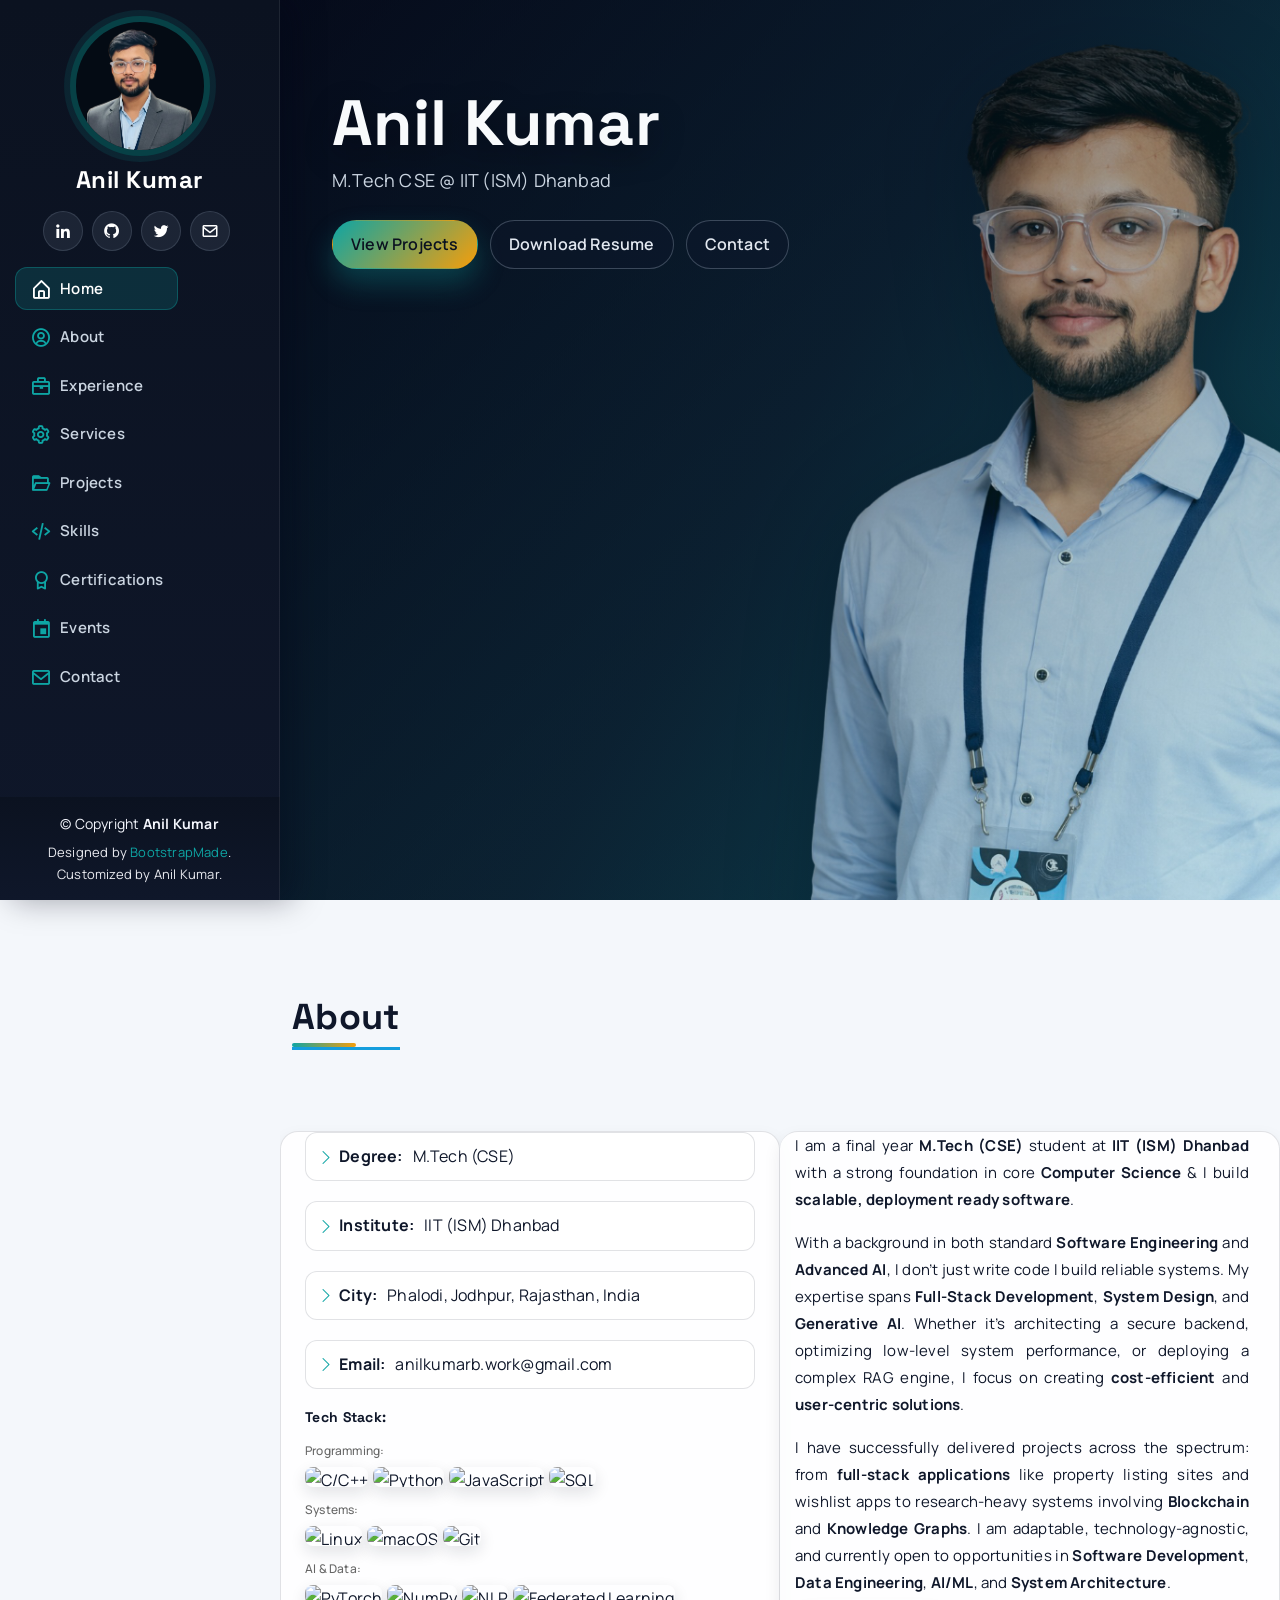
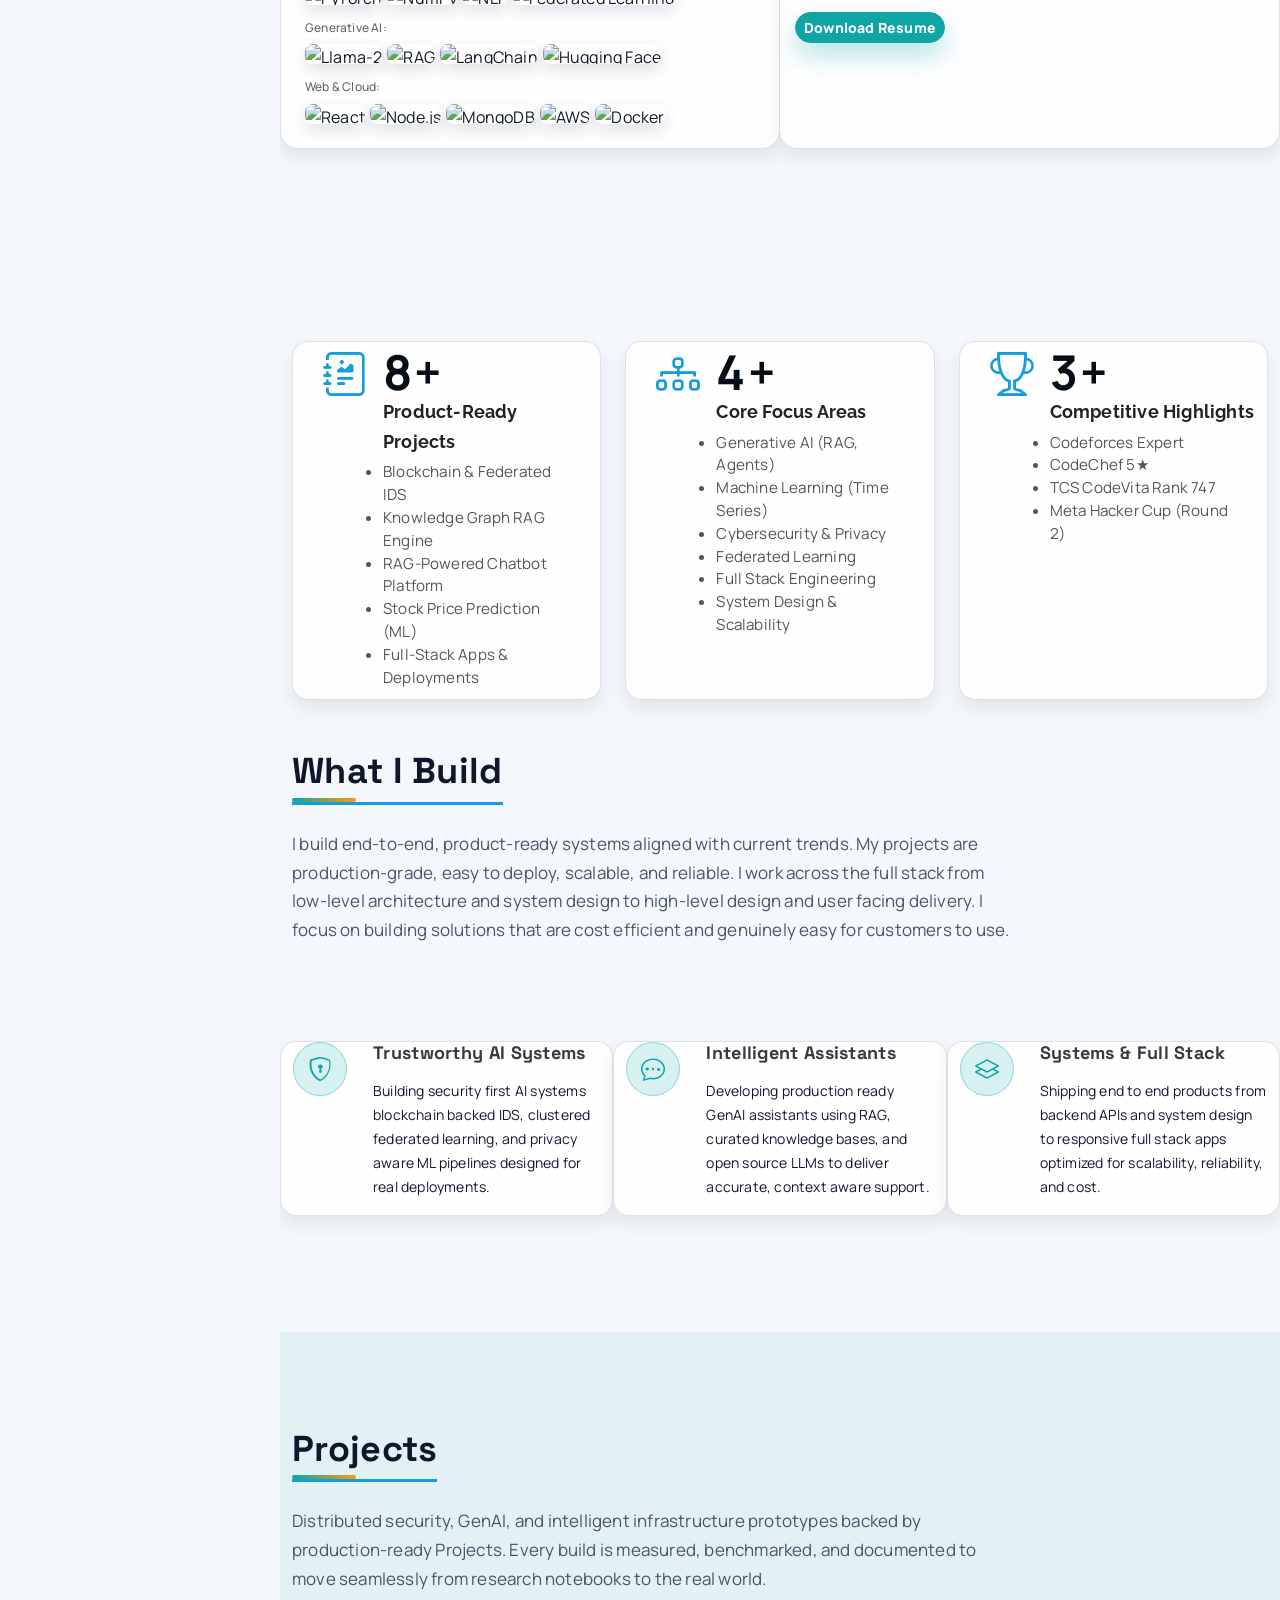
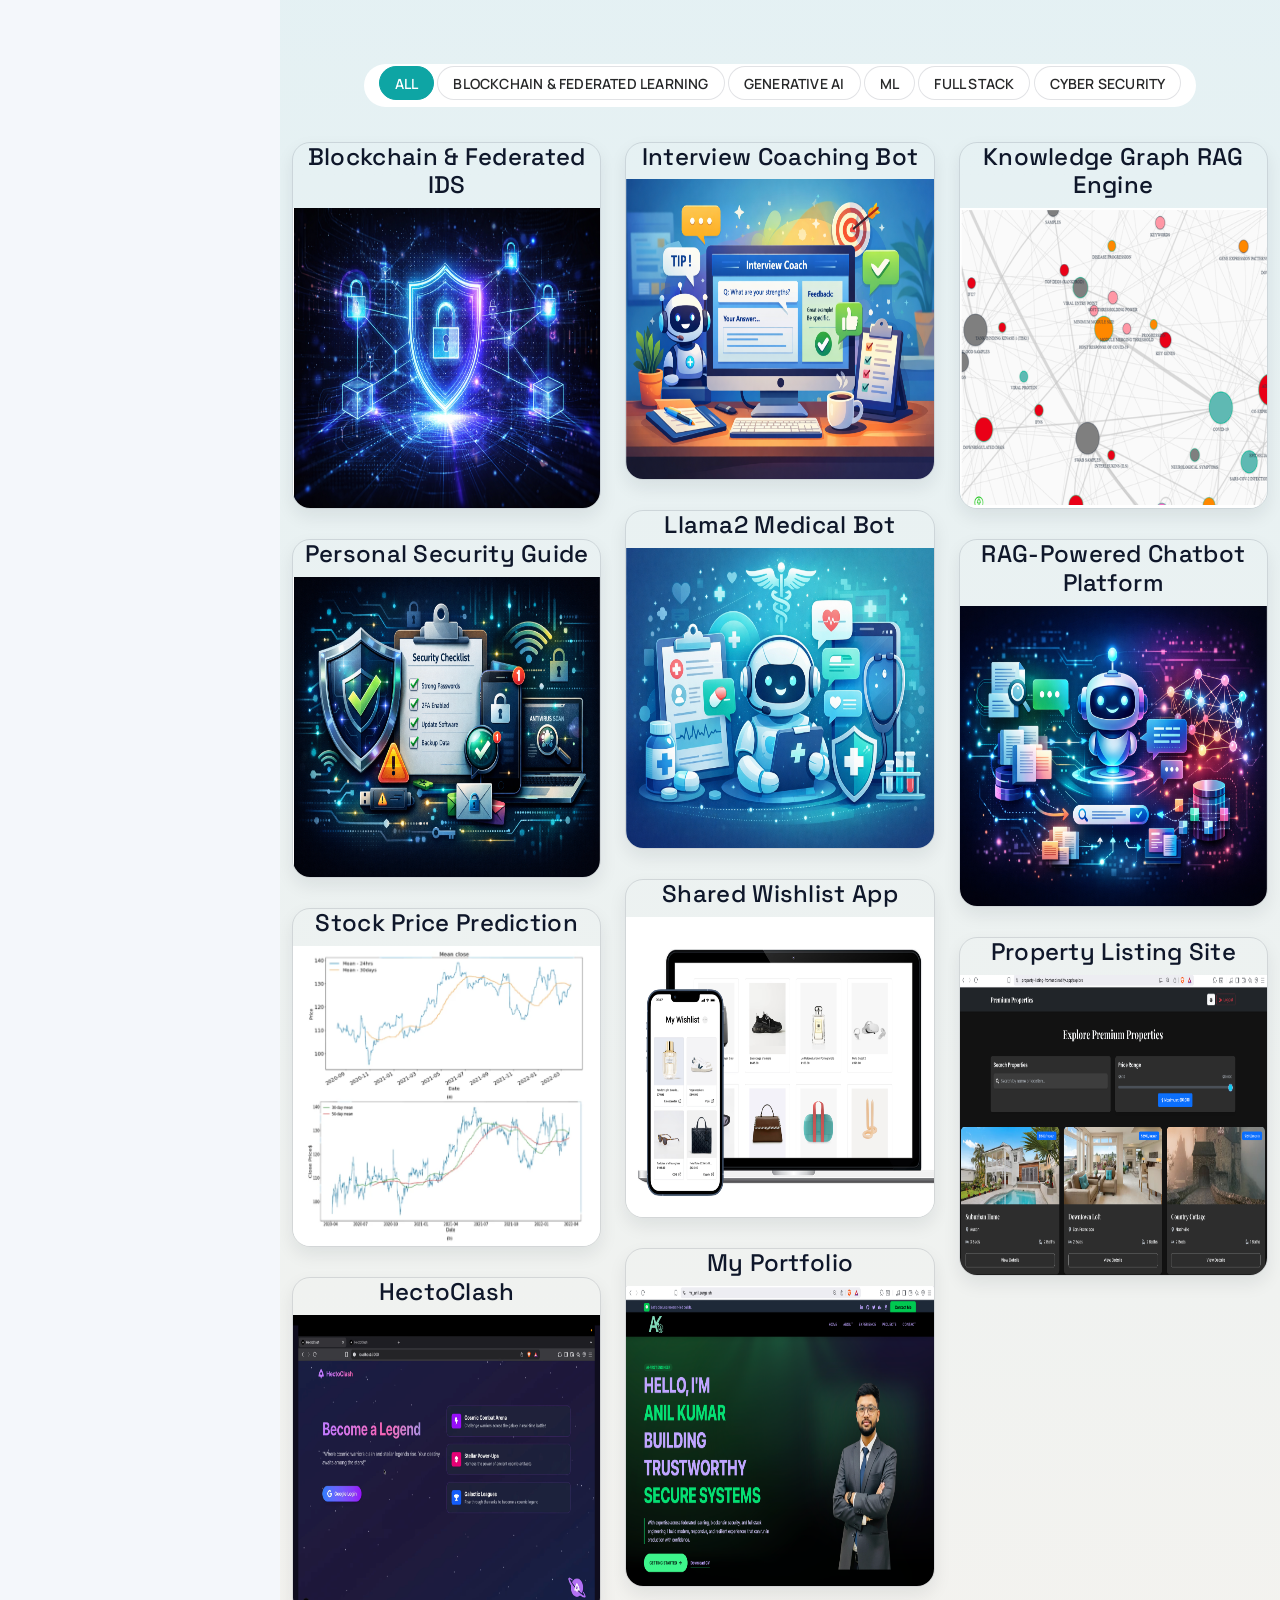
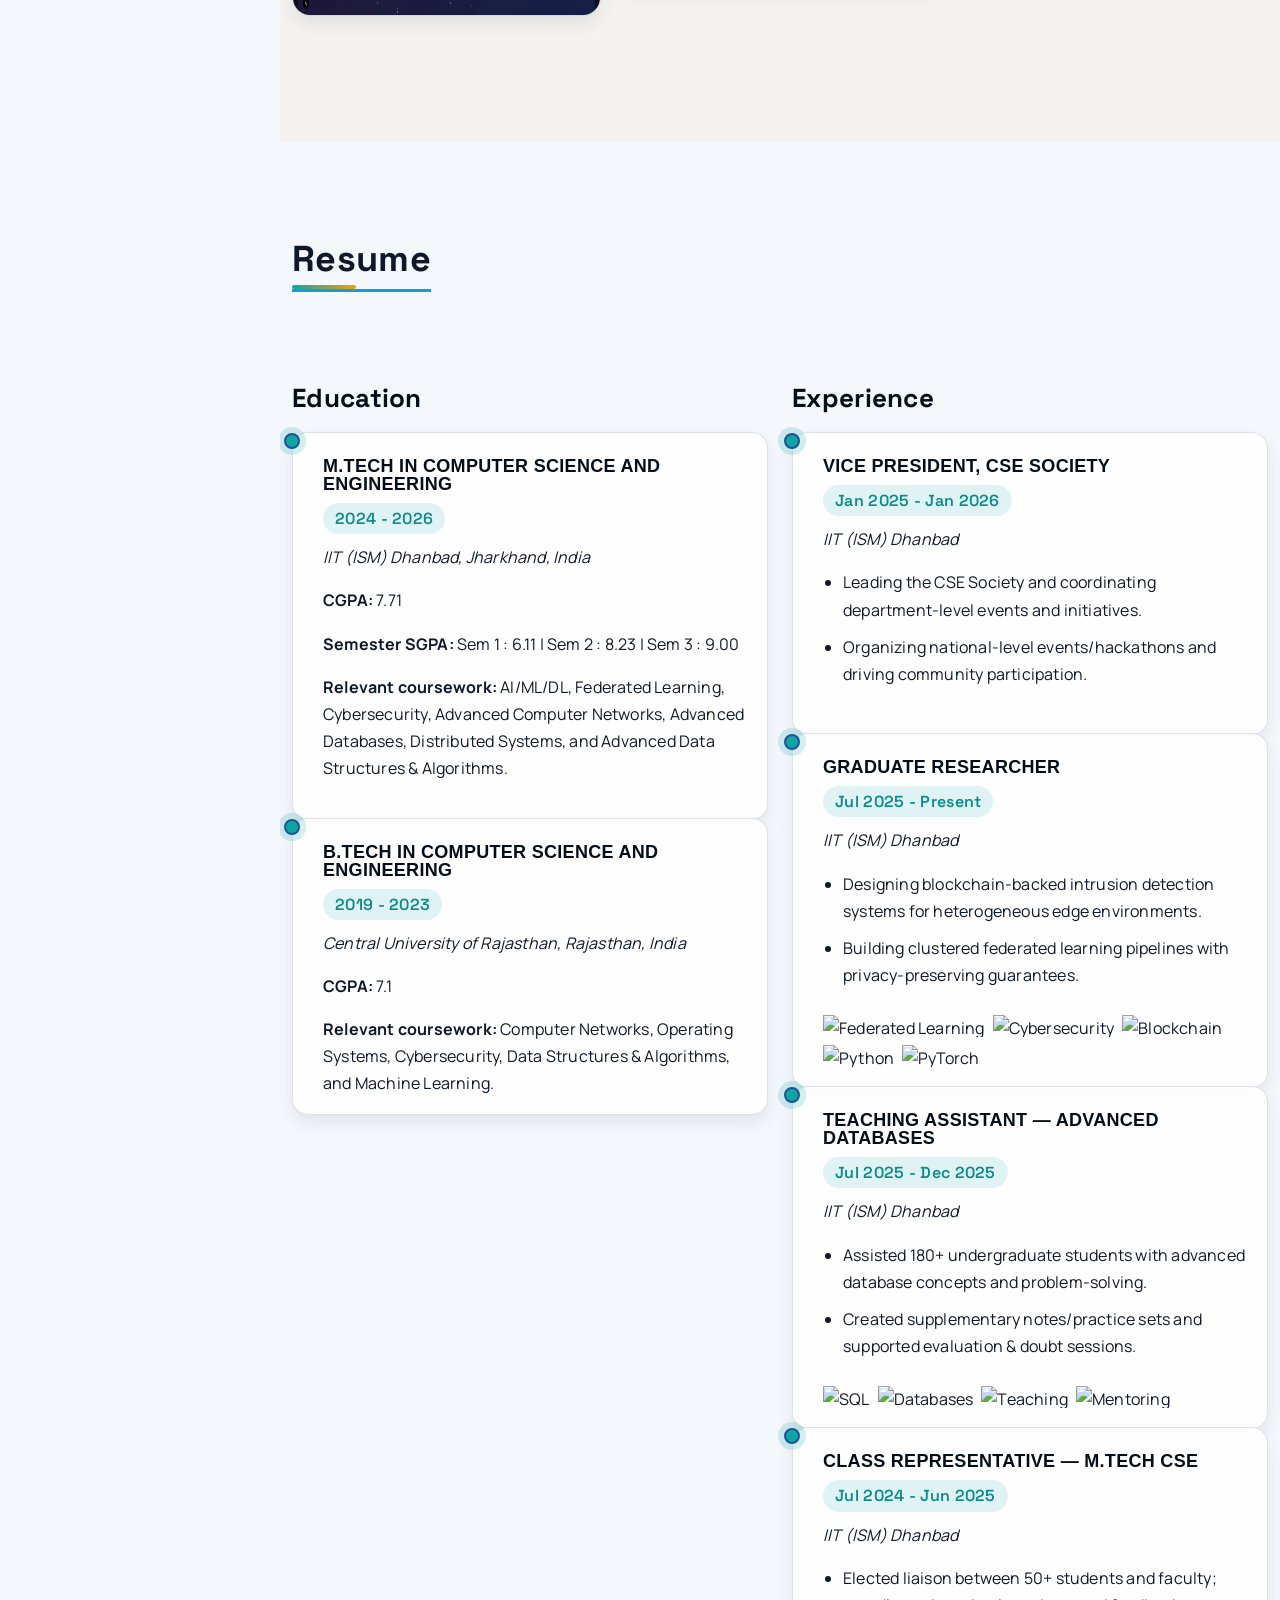
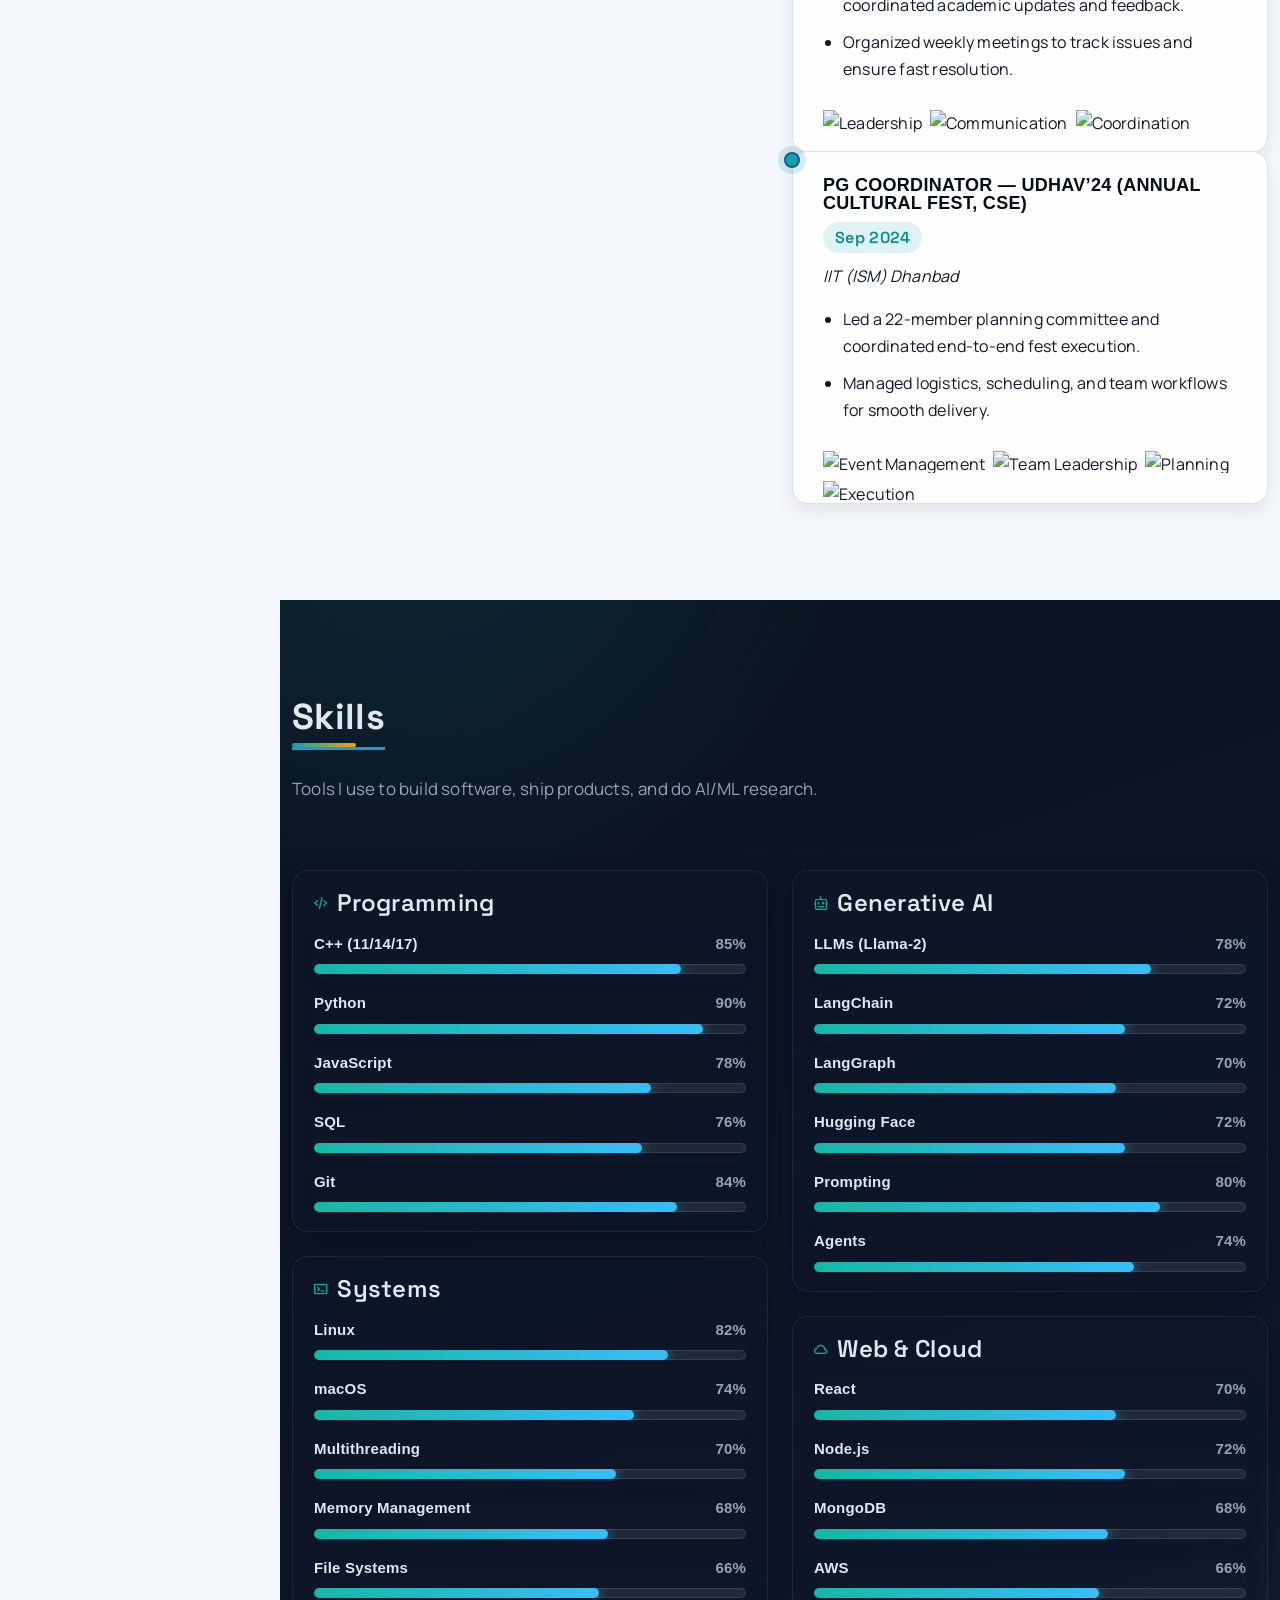
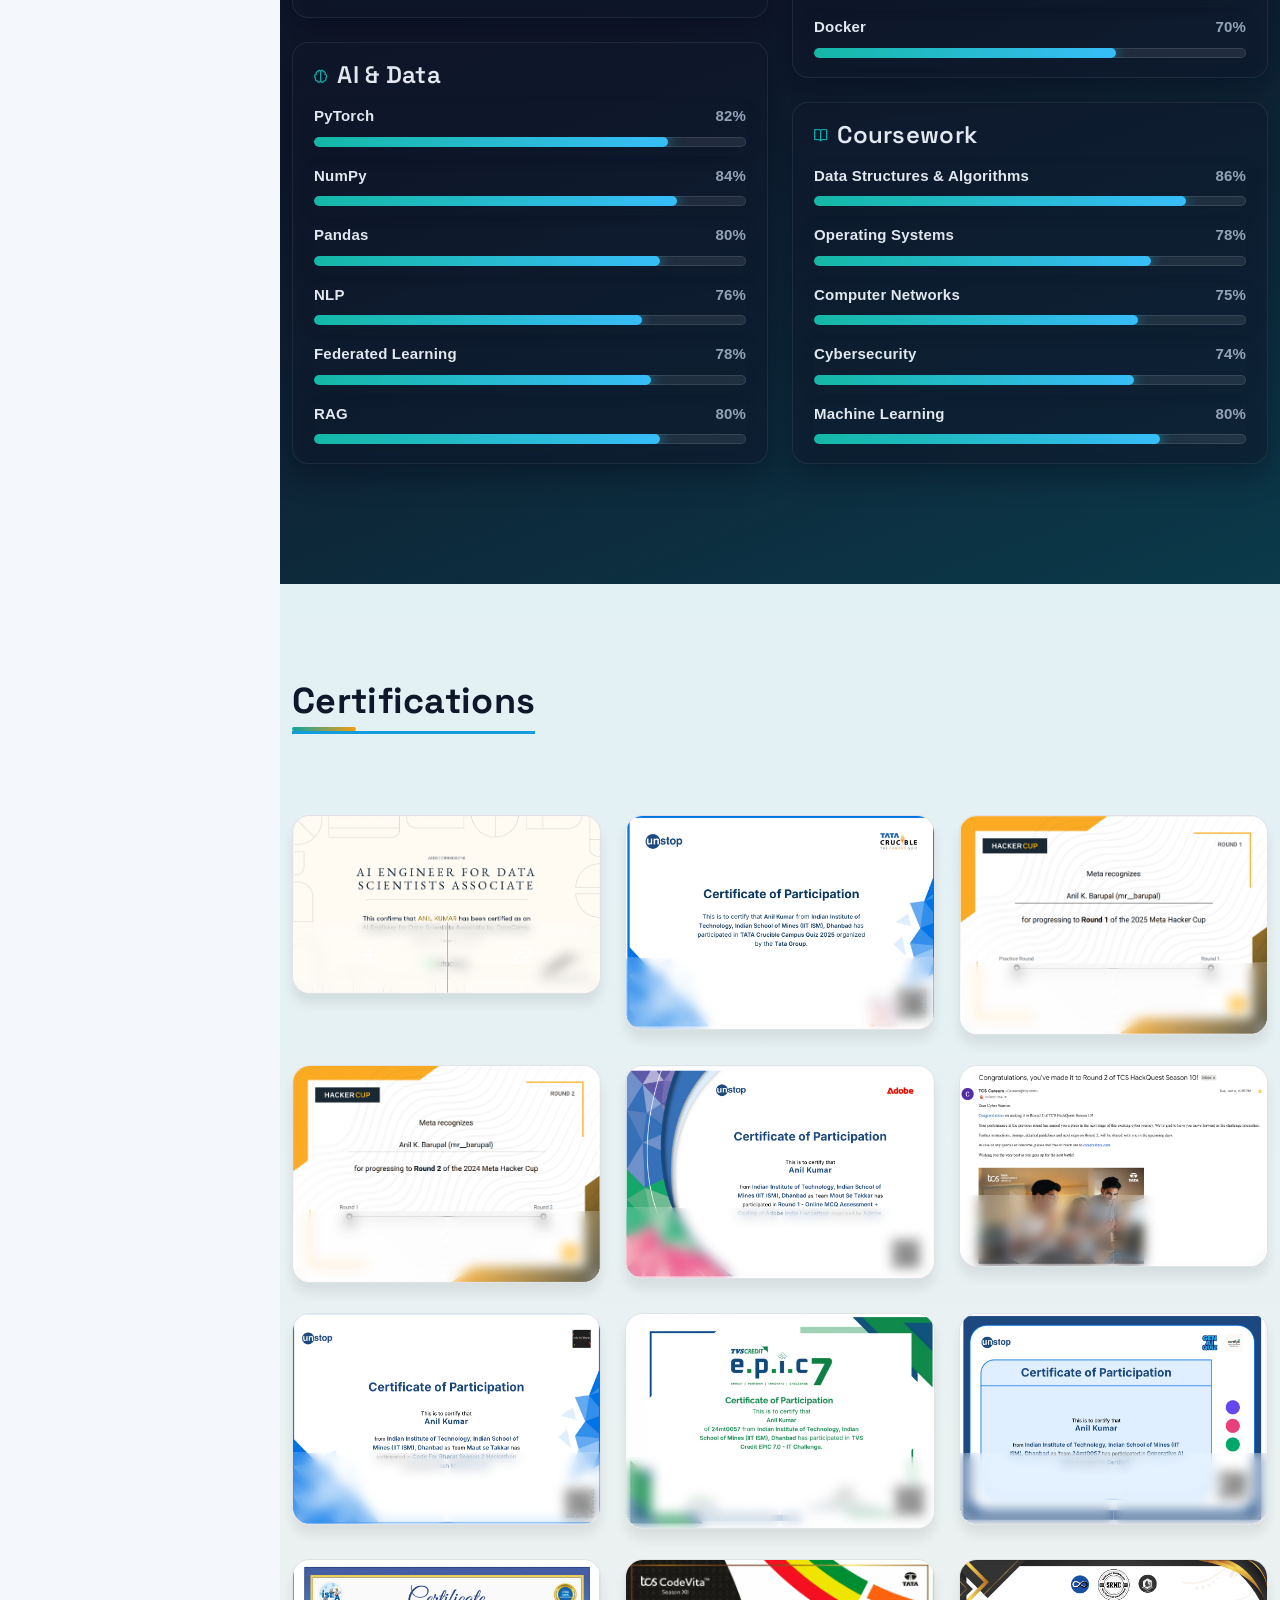
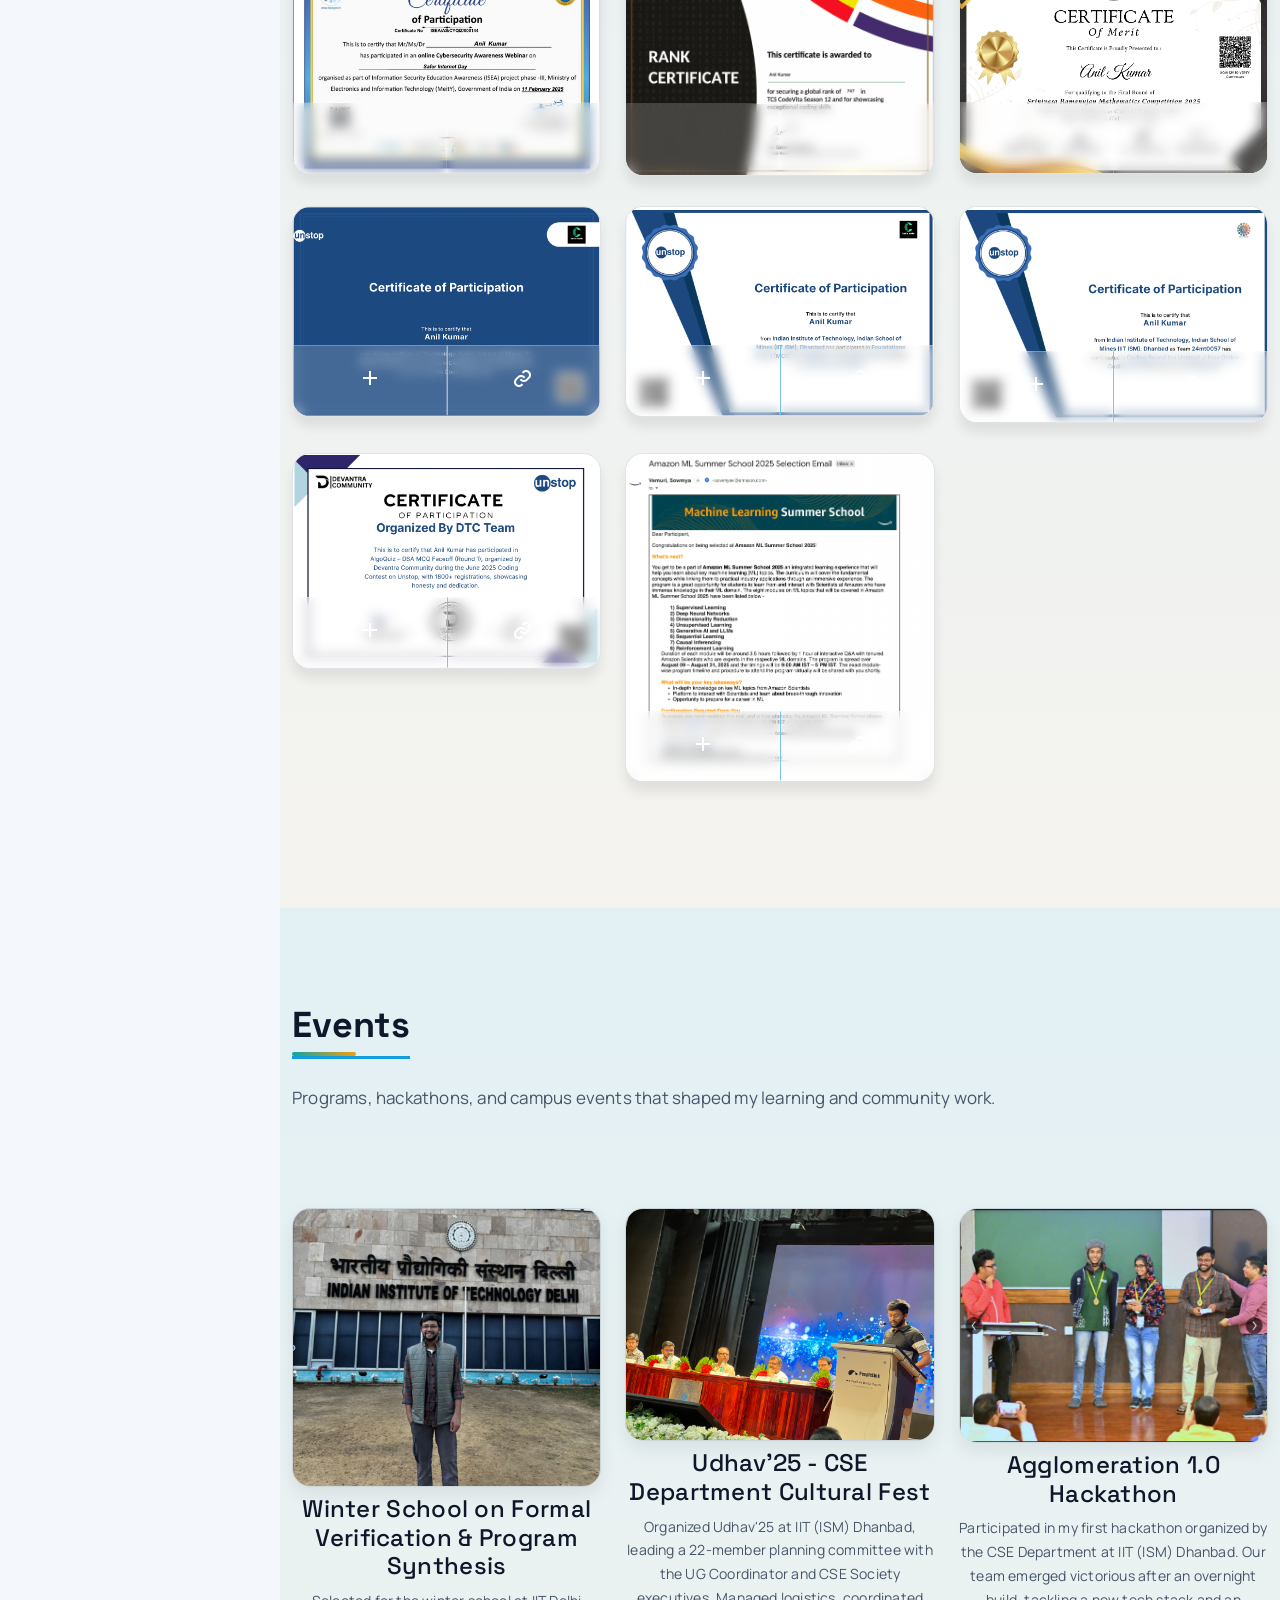
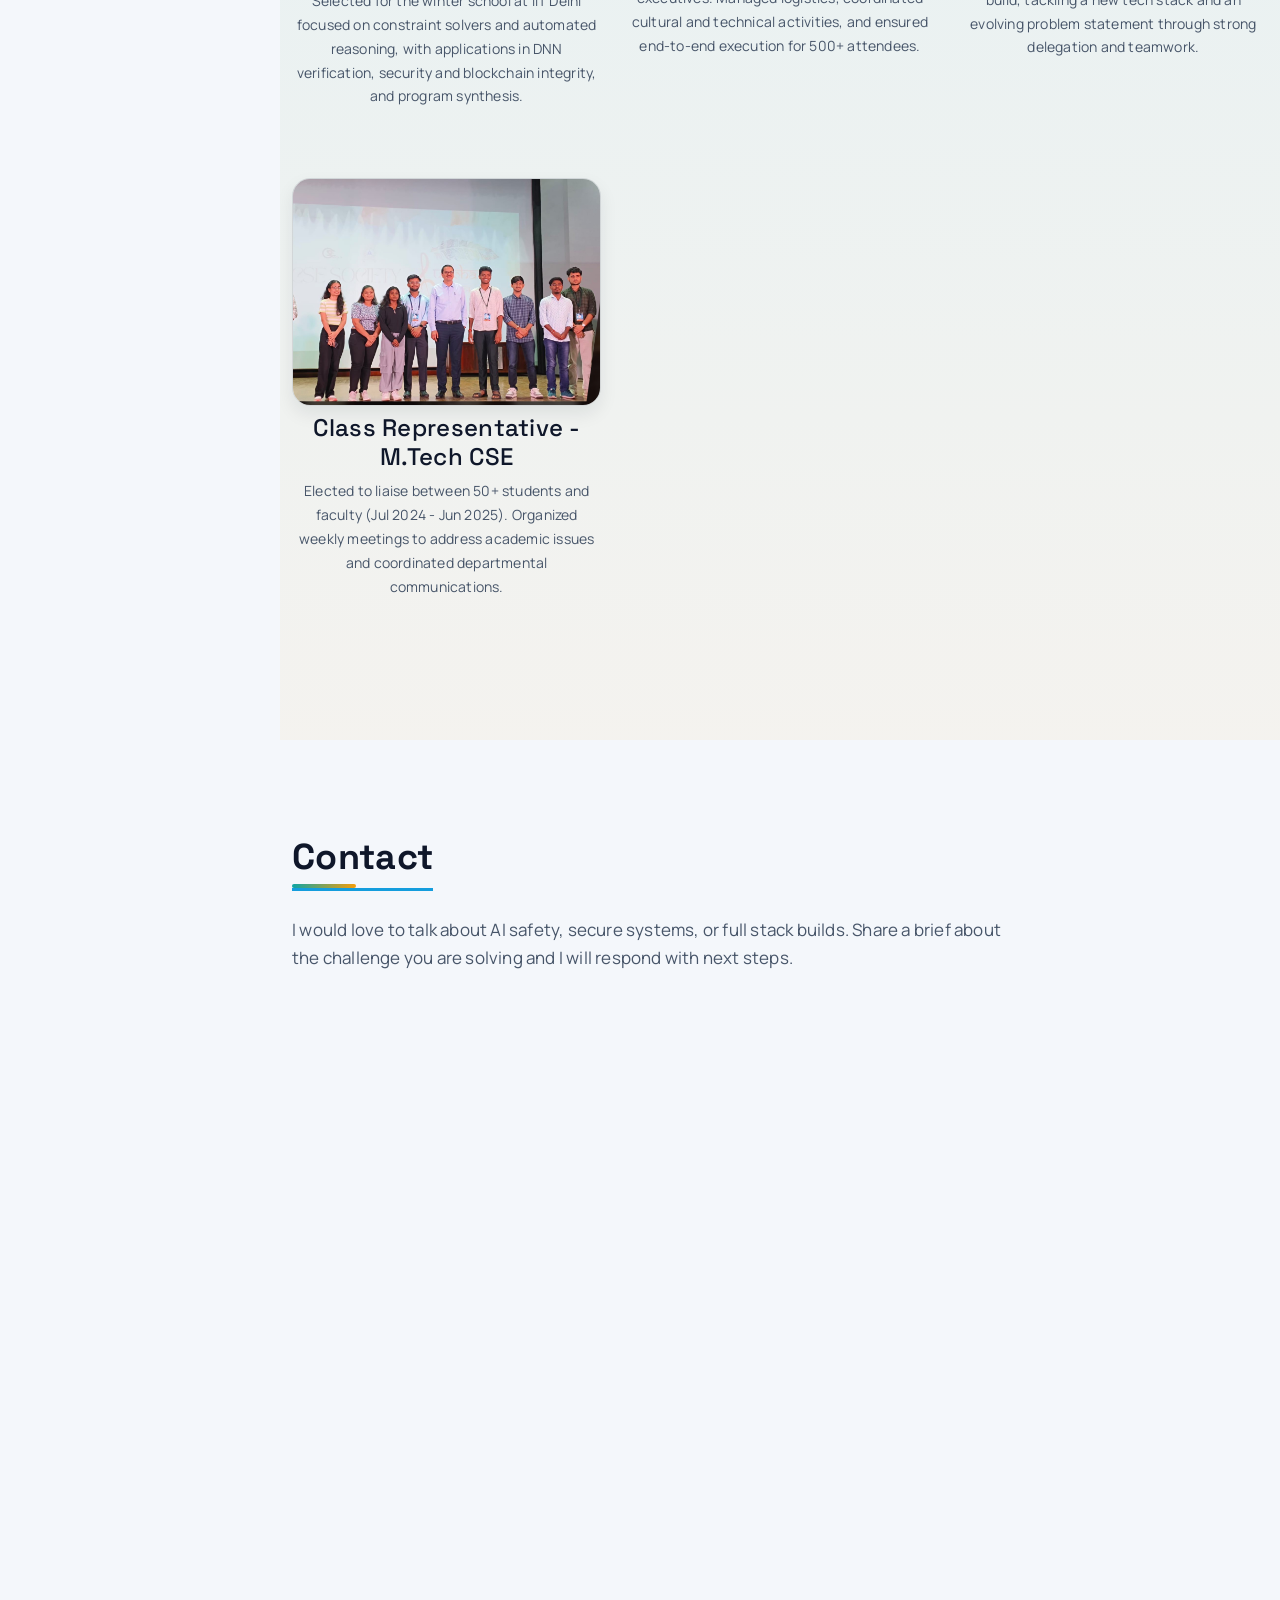
==== commit 2208645c: "Update portfolio content and replace resume PDF" ====
--- a/index.html
+++ b/index.html
@@ -5,7 +5,7 @@
   <meta charset="utf-8">
   <meta content="width=device-width, initial-scale=1.0" name="viewport">
 
-  <title>Anil Kumar | GenAI Engineer</title>
+  <title>Portfolio - Anil Kumar</title>
   <meta content="Anil Kumar - IIT (ISM) Dhanbad graduate researcher crafting trustworthy AI security, federated learning pipelines, and cloud-ready full stack products." name="description">
   <meta content="Anil Kumar, IIT ISM Dhanbad, AI Security Engineer, Federated Learning Researcher, Blockchain IDS, Llama-2 Chatbot, Full Stack Developer Jaipur, MTech CSE Portfolio, Competitive Programmer, Codeforces Expert, CodeChef 5 Star, Generative AI Engineer India" name="keywords">
   <meta content="Anil Kumar" name="author">
@@ -72,18 +72,16 @@
   <div class="container">
     <div class="hero-container">
       <h1>Anil Kumar</h1>
-      <p class="hero-subheadline">Generative AI with Secure Systems</p>
+    
       <div class="hero-bio">
         <div class="hero-bio-line">M.Tech CSE @ IIT (ISM) Dhanbad</div>
-        <div class="hero-bio-line">Focus: LLM apps, RAG/agents, and AI security</div>
-        <div class="hero-bio-line">Open for 6-month remote internship (Jan to July)</div>
       </div>
 
       <div class="hero-actions">
         <a href="#portfolio" class="hero-btn primary">View Projects</a>
-        <a href="assets/img/AnilK_IIT_Dhanbad_Resume.pdf" class="hero-btn ghost" download>Download Resume</a>
+        <a href="assets/img/Resume_Anil_Kumar_IIT_Dhanbad.pdf" class="hero-btn ghost" download="Resume_Anil_Kumar_IIT_Dhanbad.pdf" data-resume-download="Resume_Anil_Kumar_IIT_Dhanbad.pdf">Download Resume</a>
         <a href="#contact" class="hero-btn ghost">Contact</a>
-      </div>
+      </div> 
     </div>
   </div>
 </section>
@@ -152,9 +150,9 @@
                   <li><i class="bi bi-chevron-right"></i> <strong>Institute:</strong> <span>IIT (ISM) Dhanbad</span></li>
                   <li><i class="bi bi-chevron-right"></i> <strong>City:</strong> <span>Phalodi, Jodhpur, Rajasthan, India</span></li>
                  
-                  <li><i class="bi bi-chevron-right"></i> <strong>Roles:</strong> <span> GenAI &amp; AI/Ml Engineer</span></li>
+                 
                   <li><i class="bi bi-chevron-right"></i> <strong>Email:</strong> <span>anilkumarb.work@gmail.com</span></li>
-                  <li><i class="bi bi-chevron-right"></i> <strong>Now:</strong> <span>Looking For 6 Month Remote Internship </span></li>
+                 
 
                 </ul>
 
@@ -224,19 +222,19 @@
          <div class="col-lg-6 pt-4 pt-lg-0" data-aos="fade-right" style="padding-right: 30px; border-left: 2px solid #ddd; padding-left: 15px; margin-left: -40px;">
 
   <p style="text-align: justify; line-height: 1.8; font-size: 15px;">
-    Final-year <strong>M.Tech (CSE)</strong> student at <strong>IIT (ISM) Dhanbad</strong>, with a <strong>B.Tech in CSE</strong> from the Central University of Rajasthan. I specialize in <strong>AI/ML</strong>, <strong>Generative AI</strong>, and <strong>security-focused systems</strong>, and I build end-to-end products that are <strong>deployment-ready</strong>, <strong>scalable</strong>, and <strong>reliable</strong>.
-  </p>
-
-  <p style="text-align: justify; line-height: 1.8; font-size: 15px;">
-    On the research side, I’ve worked on (1) a <strong>blockchain-empowered clustered federated learning IDS</strong> for heterogeneous edge environments, and (2) a <strong>Knowledge Graph–based RAG engine</strong> for <strong>structured retrieval</strong> and <strong>multi-hop reasoning</strong>.
-  </p>
-
-  <p style="text-align: justify; line-height: 1.8; font-size: 15px;">
-    Alongside this, I’ve built practical, production-style projects across domains: a <strong>Llama-2–powered medical chatbot</strong>, a <strong>RAG-powered chatbot platform</strong>, an <strong>interview coaching bot</strong>, <strong>ML-based stock price prediction</strong>, and <strong>full-stack applications</strong> including a shared wishlist app, a property listing site, and my personal portfolio built with <strong>clean UI</strong>, <strong>solid backend APIs</strong>, and <strong>scalable deployment</strong> in mind. I’ve also created systems-focused builds like a <strong>personal security guide</strong> and <strong>HectoClash</strong>, and I enjoy working from <strong>low-level system design</strong> to <strong>full product delivery</strong> while keeping solutions <strong>cost-efficient</strong> and <strong>easy for users</strong>.
-  </p>
-
-  <div style="margin-top: 12px;">
-  <a href="assets/img/AnilK_IIT_Dhanbad_Resume.pdf" class="btn btn-primary btn-sm" download>
+  I am a final year <strong>M.Tech (CSE)</strong> student at <strong>IIT (ISM) Dhanbad</strong> with a strong foundation in core  <strong>Computer Science </strong>  & I build  <strong>scalable, deployment ready software</strong>.
+</p>
+
+<p style="text-align: justify; line-height: 1.8; font-size: 15px;">
+  With a background in both standard <strong>Software Engineering</strong> and <strong>Advanced AI</strong>, I don’t just write code I build reliable systems. My expertise spans <strong>Full-Stack Development</strong>, <strong>System Design</strong>, and <strong>Generative AI</strong>. Whether it’s architecting a secure backend, optimizing low-level system performance, or deploying a complex RAG engine, I focus on creating <strong>cost-efficient</strong> and <strong>user-centric solutions</strong>.
+</p>
+
+<p style="text-align: justify; line-height: 1.8; font-size: 15px;">
+  I have successfully delivered projects across the spectrum: from <strong>full-stack applications</strong> like property listing sites and wishlist apps to research-heavy systems involving <strong>Blockchain</strong> and <strong>Knowledge Graphs</strong>. I am adaptable, technology-agnostic, and currently open to opportunities in <strong>Software Development</strong>, <strong>Data Engineering</strong>, <strong>AI/ML</strong>, and <strong>System Architecture</strong>.
+</p>
+
+<div style="margin-top: 12px;">
+  <a href="assets/img/Resume_Anil_Kumar_IIT_Dhanbad.pdf" class="btn btn-primary btn-sm" download="Resume_Anil_Kumar_IIT_Dhanbad.pdf" data-resume-download="Resume_Anil_Kumar_IIT_Dhanbad.pdf">
     <strong>Download Resume</strong>
   </a>
 </div>
@@ -738,24 +736,6 @@
       <!-- LEFT COLUMN -->
       <div class="col-lg-6" data-aos="fade-up">
 
-        <h3 class="resume-title">Summary</h3>
-        <div class="resume-item pb-0">
-          <h4>Anil Kumar</h4>
-          <p class="fst-italic">
-            <em>
-              AI and security-focused engineer and post-graduate researcher building privacy-preserving systems,
-              federated learning pipelines, and GenAI assistants with production-ready engineering—along with other industry-ready projects.
-            </em>
-          </p>
-          <ul>
-            <li>M.Tech (CSE) graduate researcher at IIT (ISM) Dhanbad.</li>
-            <li>B.Tech (CSE) from Central University of Rajasthan.</li>
-            <li>Competitive programmer: Codeforces Expert, CodeChef 5-star, LeetCode Knight.</li>
-            <li>Built secure AI pipelines and GenAI chatbots using open-source tools (Hugging Face, RAG, LangChain).</li>
-            <li>Open to SDE and AI/ML roles and research collaborations.</li>
-          </ul>
-        </div>
-
         <h3 class="resume-title">Education</h3>
 
         <div class="resume-item">
@@ -792,6 +772,17 @@
         <h3 class="resume-title">Experience</h3>
 
         <div class="resume-item">
+          <h4>Vice President, CSE Society</h4>
+          <h5>Jan 2025 - Jan 2026</h5>
+          <p><em>IIT (ISM) Dhanbad</em></p>
+          <ul>
+            <li>Leading the CSE Society and coordinating department-level events and initiatives.</li>
+            <li>Organizing national-level events/hackathons and driving community participation.</li>
+          </ul>
+        </div>
+
+
+        <div class="resume-item">
           <h4>Graduate Researcher</h4>
           <h5>Jul 2025 - Present</h5>
           <p><em>IIT (ISM) Dhanbad</em></p>
@@ -859,22 +850,7 @@
           </div>
         </div>
 
-        <div class="resume-item">
-          <h4>Vice President, CSE Society — PG Coordinator</h4>
-          <h5>Jan 2024 - Present</h5>
-          <p><em>IIT (ISM) Dhanbad</em></p>
-          <ul>
-            <li>Leading the CSE Society and coordinating department-level events and initiatives.</li>
-            <li>Organizing national-level events/hackathons and driving community participation.</li>
-          </ul>
-
-          <div class="resume-skill-badges">
-            <img src="https://img.shields.io/badge/Leadership-111827?style=flat-square" alt="Leadership">
-            <img src="https://img.shields.io/badge/Team%20Leadership-111827?style=flat-square" alt="Team Leadership">
-            <img src="https://img.shields.io/badge/Stakeholder%20Management-111827?style=flat-square" alt="Stakeholder Management">
-            <img src="https://img.shields.io/badge/Public%20Speaking-111827?style=flat-square" alt="Public Speaking">
-          </div>
-        </div>
+       
 
        
       </div>
@@ -1240,6 +1216,20 @@
               <i class="bx bx-plus"></i>
             </a>
             <a href="assets/img/certificates/Adobe%20India%20Hackathon.jpg" target="_blank" rel="noopener noreferrer" title="More Details">
+              <i class="bx bx-link"></i>
+            </a>
+          </div>
+        </div>
+      </div>
+
+      <div class="col-lg-4 col-md-6 portfolio-item filter-card">
+        <div class="portfolio-wrap">
+          <img src="assets/img/certificates/TCSHackFest.png" class="img-fluid" alt="TCS Hackfest Certificate">
+          <div class="portfolio-links">
+            <a href="assets/img/certificates/TCSHackFest.png" data-gallery="portfolioGallery" class="portfolio-lightbox" title="TCS Hackfest Certificate">
+              <i class="bx bx-plus"></i>
+            </a>
+            <a href="https://drive.google.com/file/d/1LWL12-l7fUOTUsm42xyWw_SlZi-oEqpV/view?usp=sharing" target="_blank" rel="noopener noreferrer" title="More Details">
               <i class="bx bx-link"></i>
             </a>
           </div>
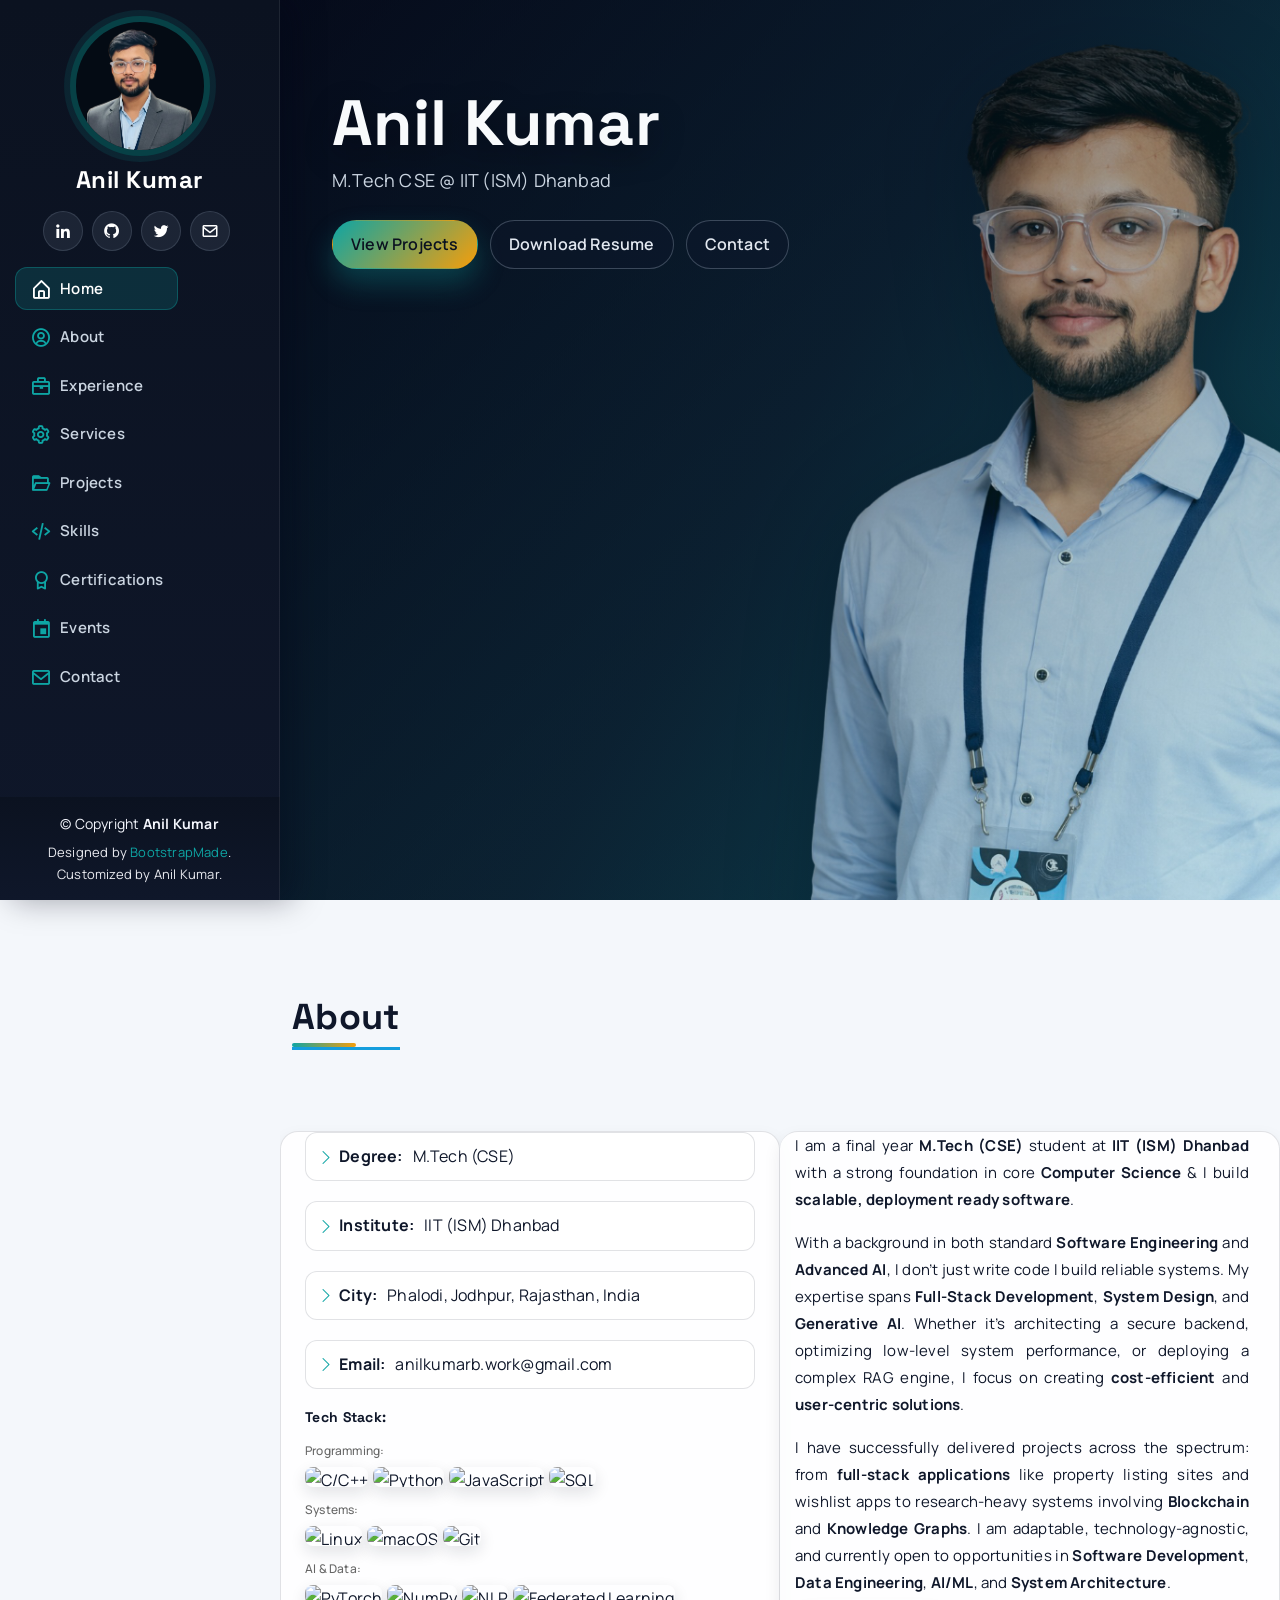
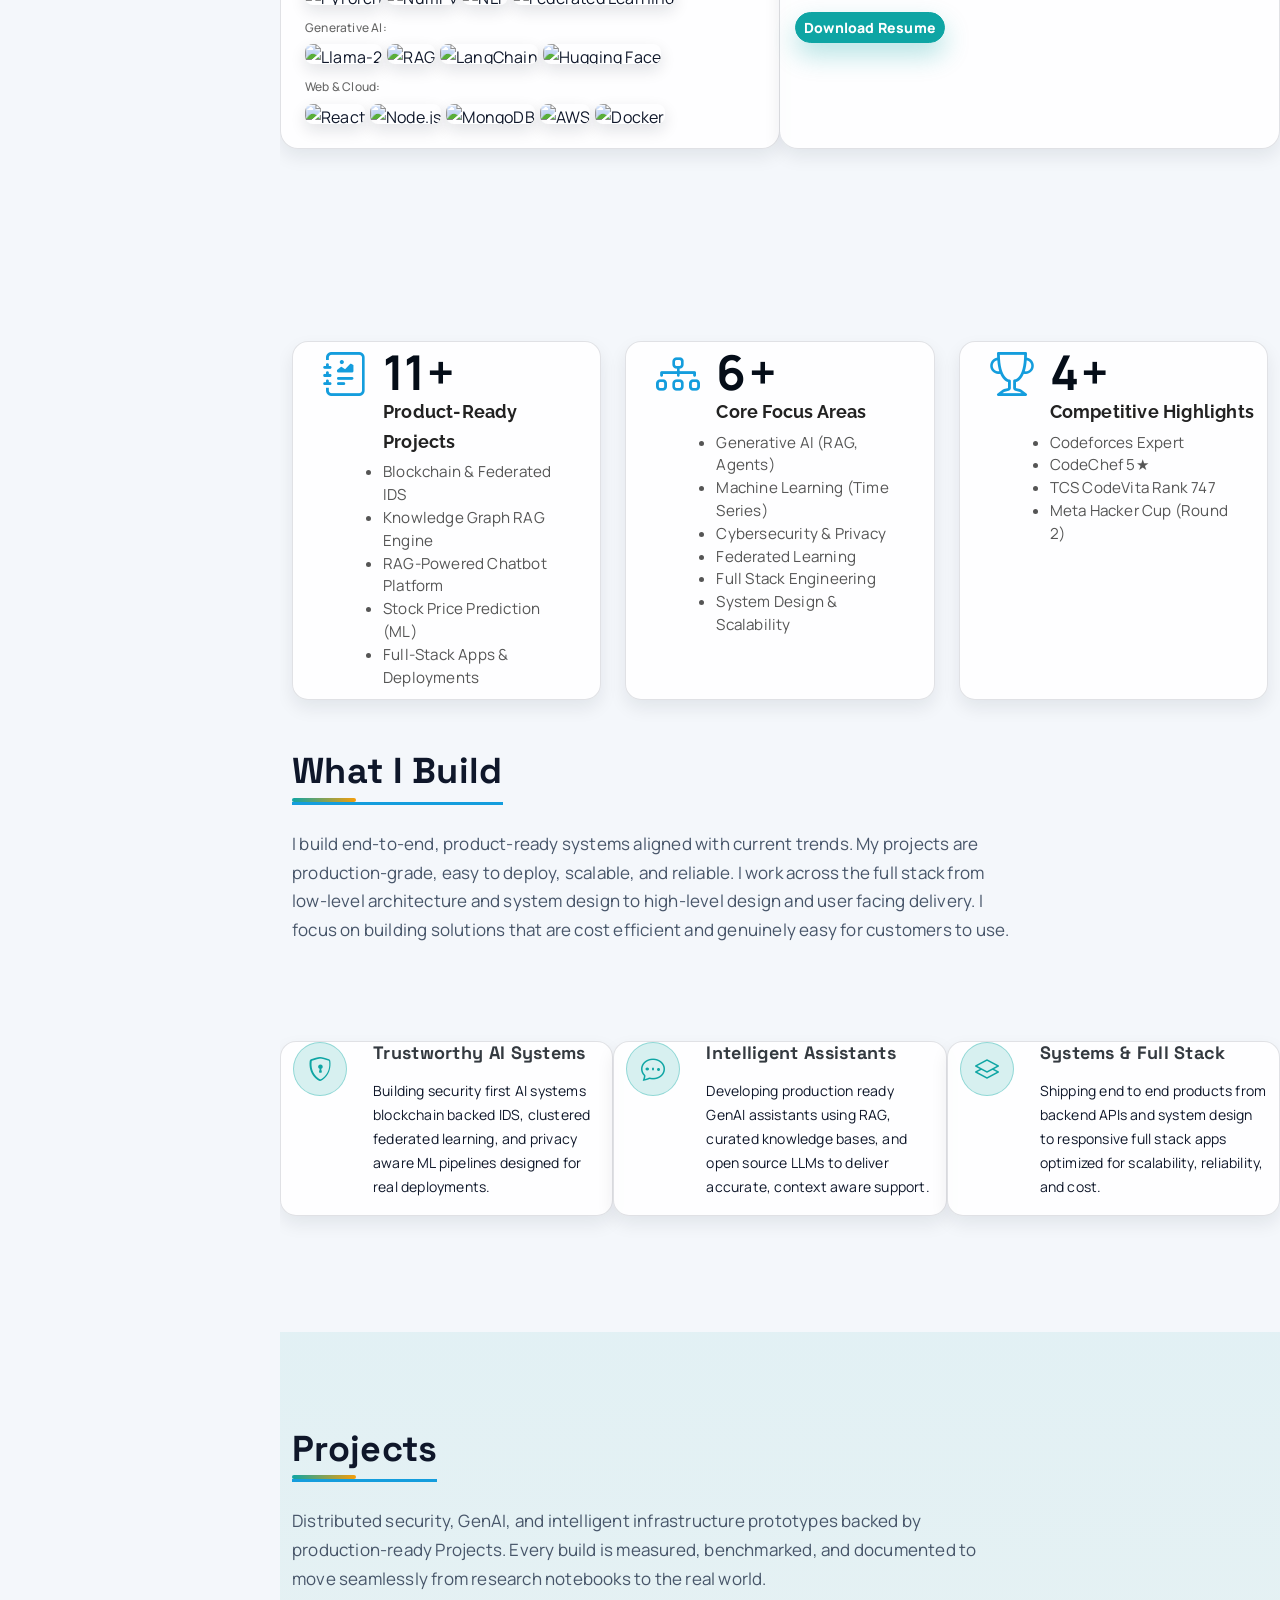
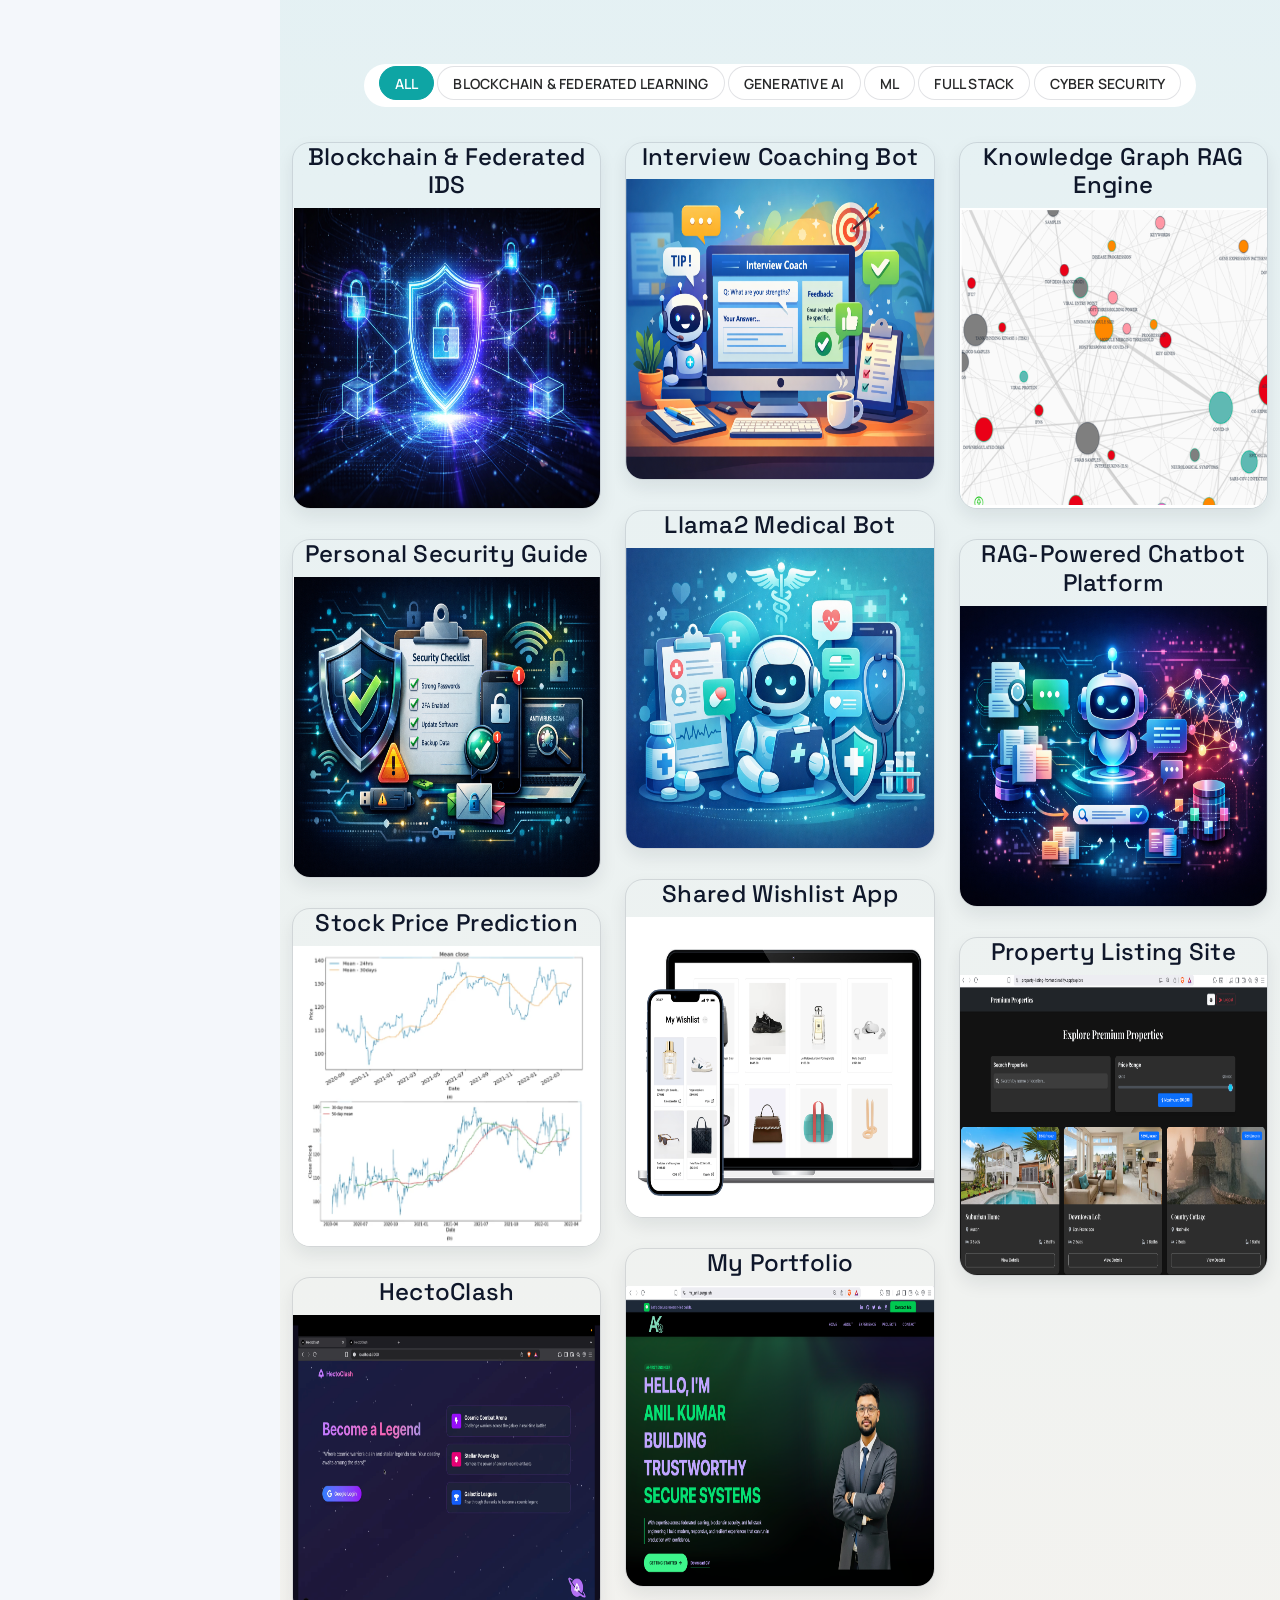
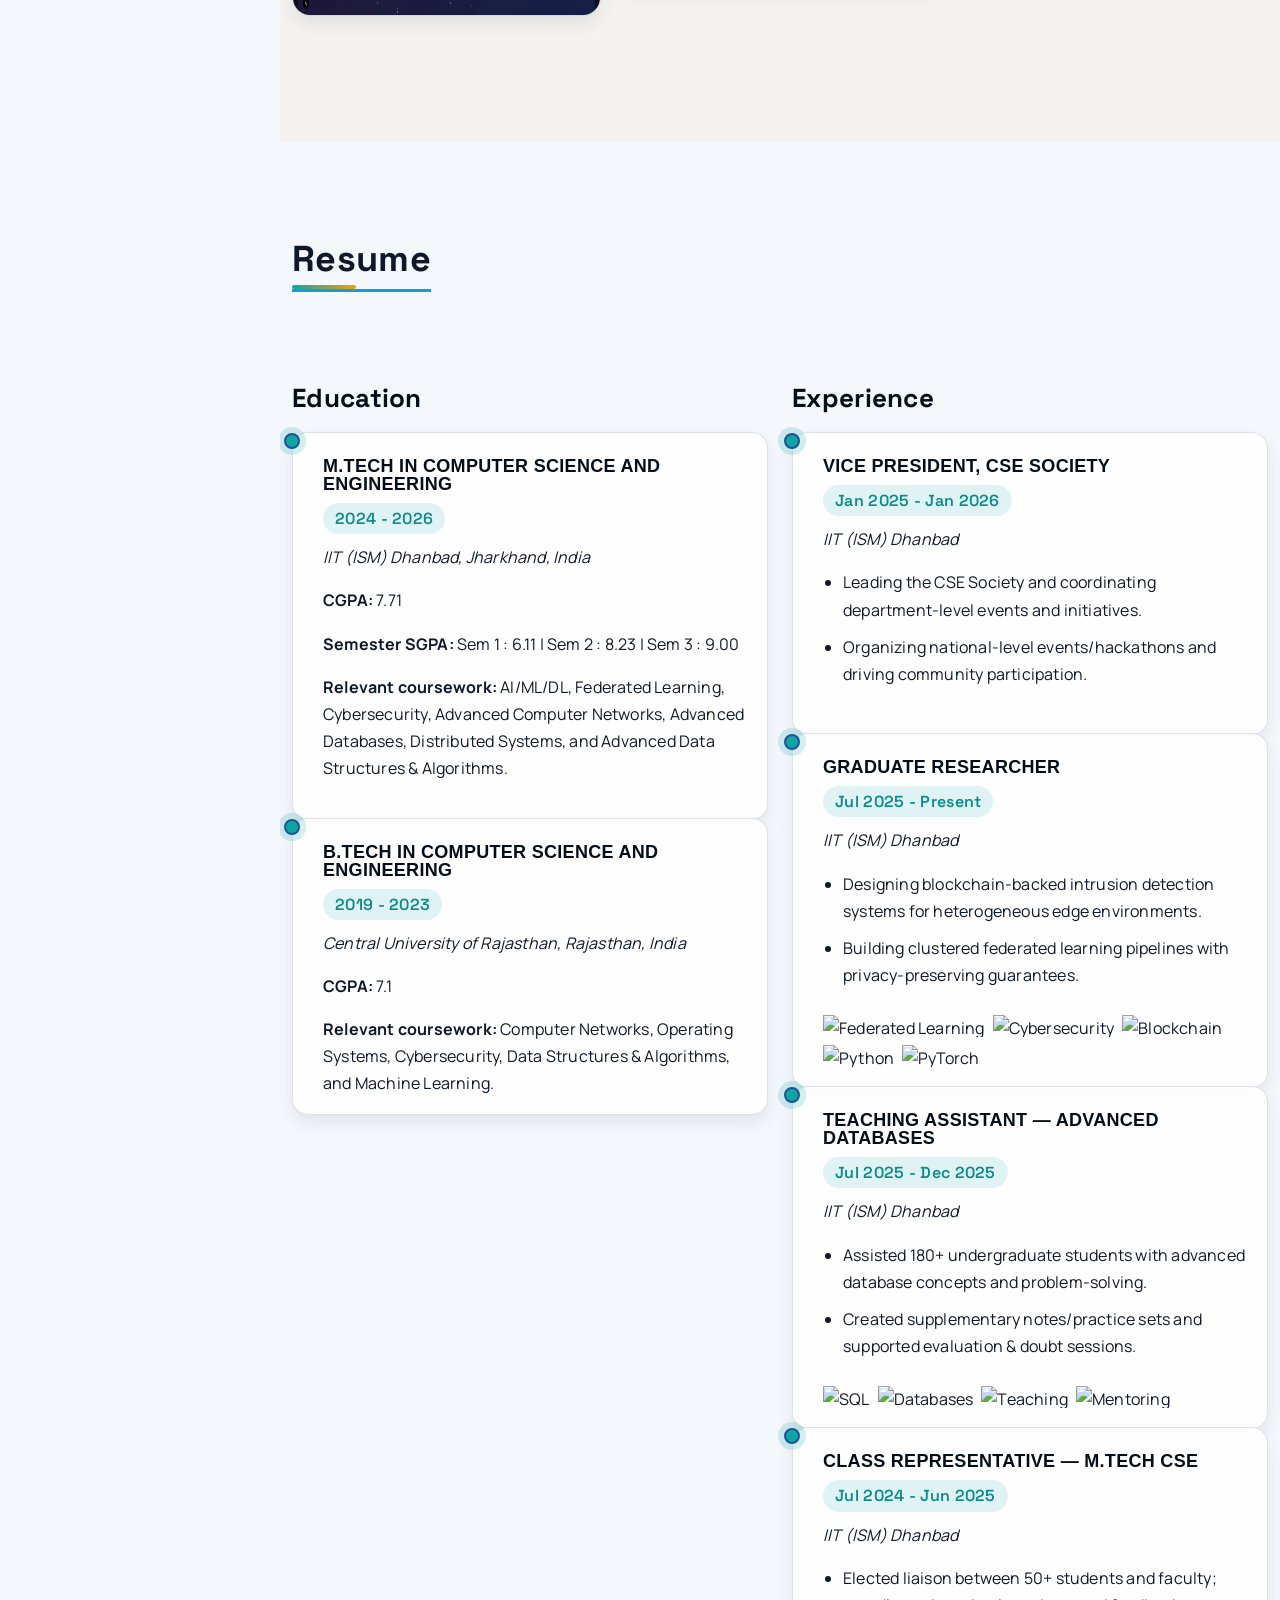
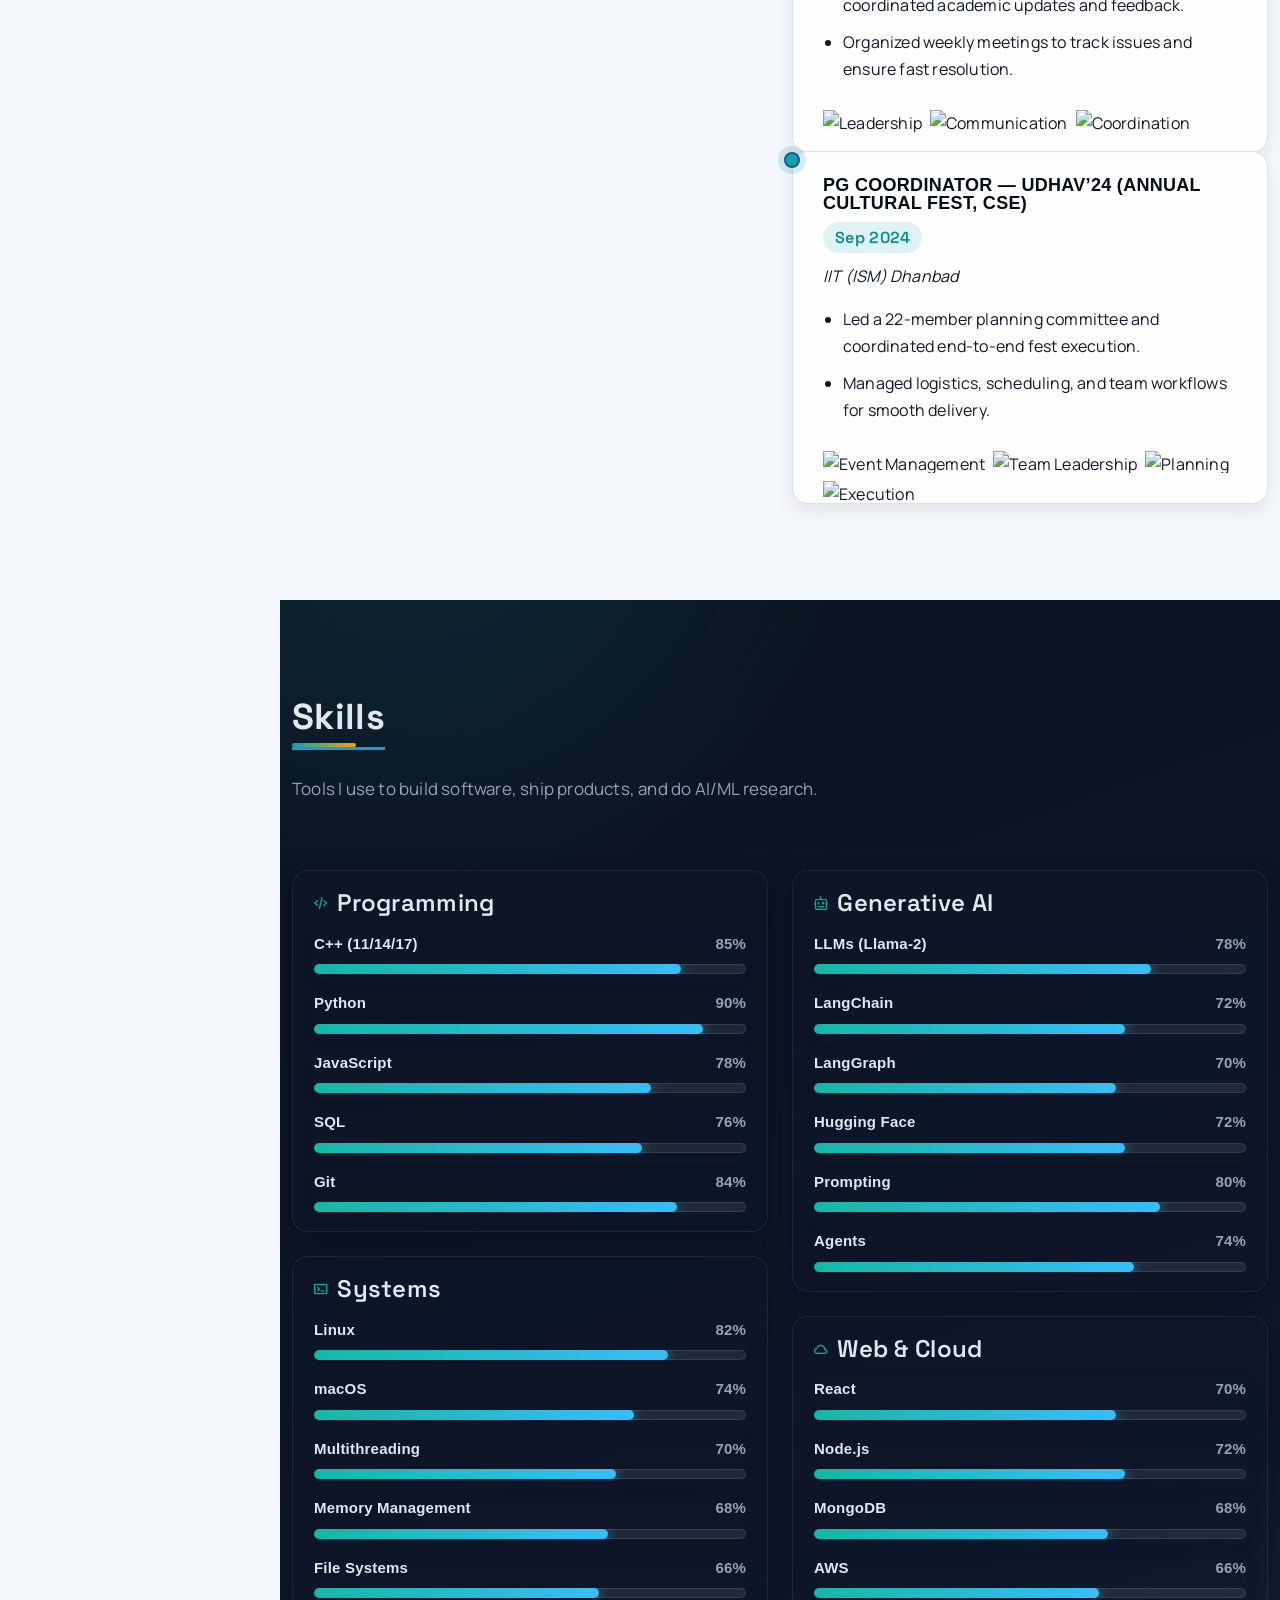
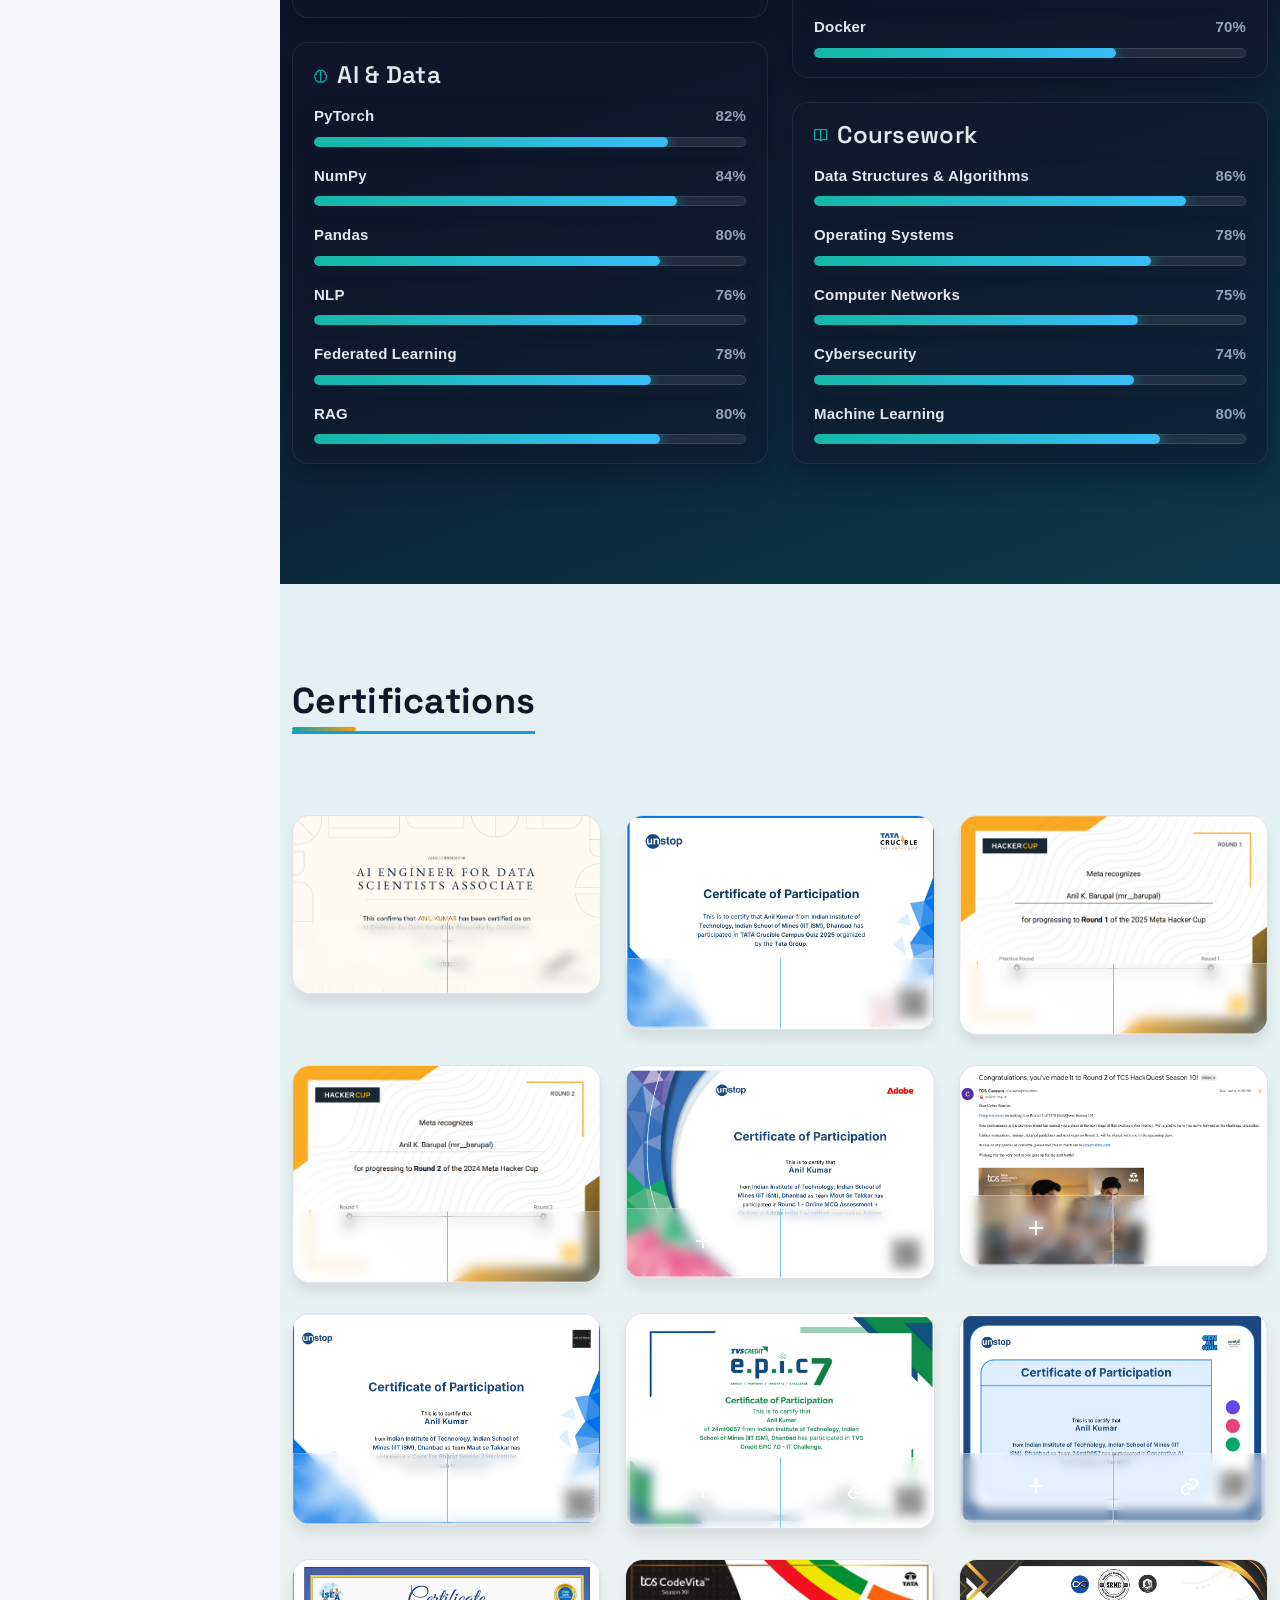
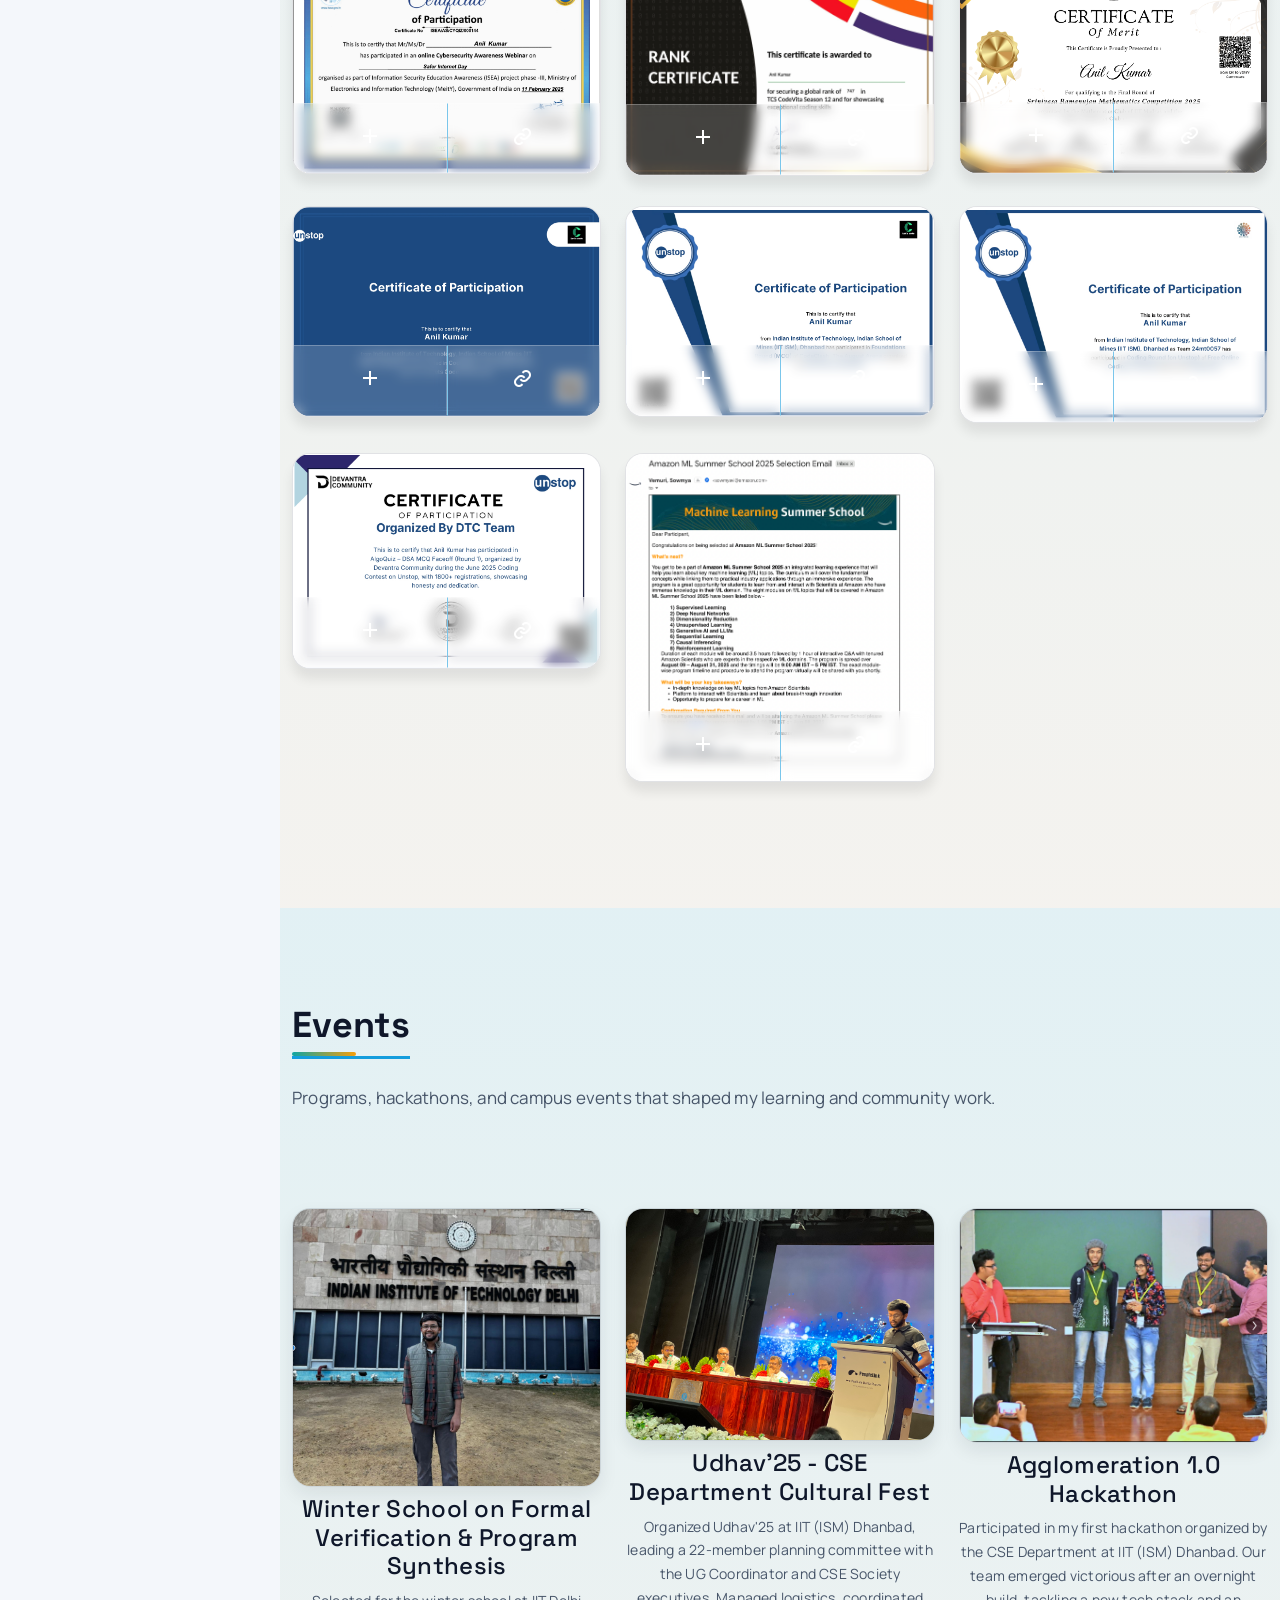
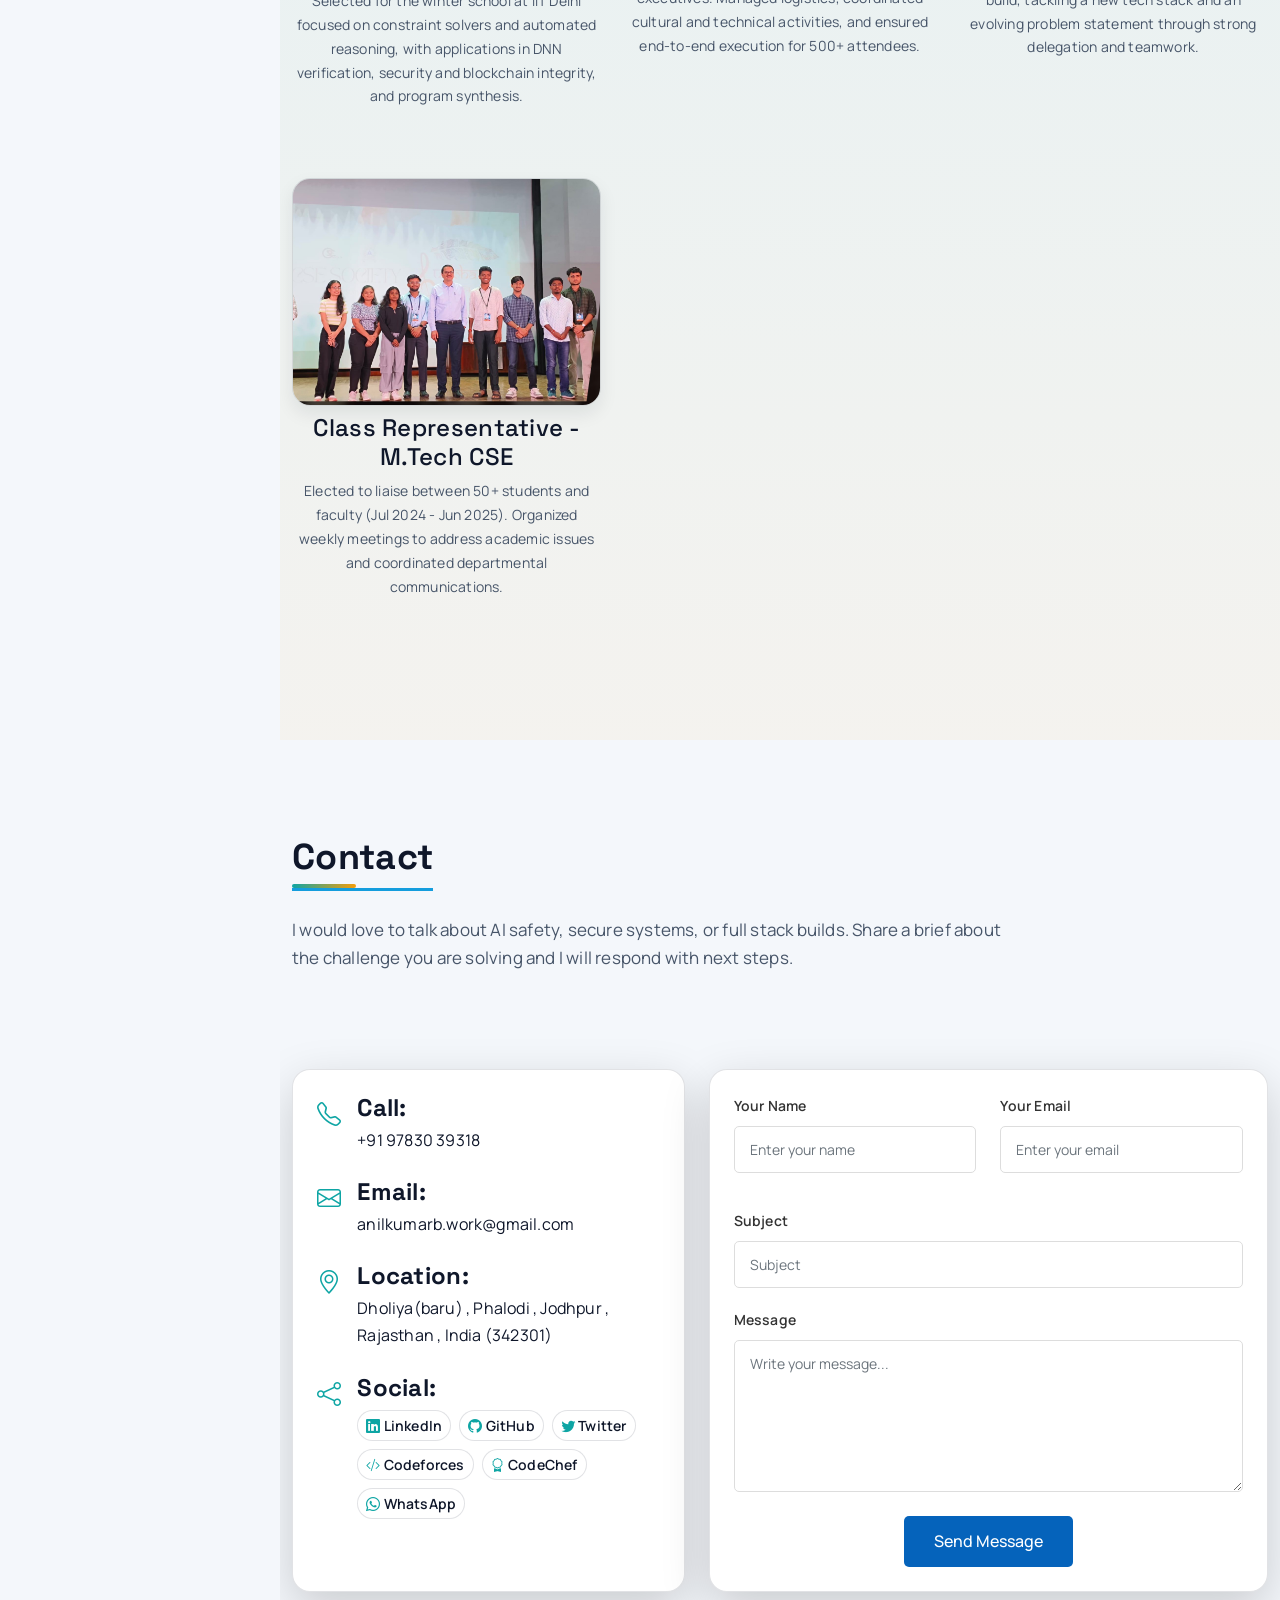
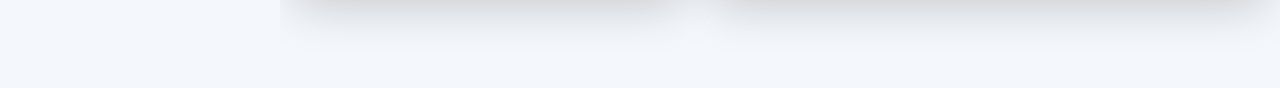
==== commit 12fdb9fb: "Fix Surge resume download using updated .bin asset" ====
--- a/index.html
+++ b/index.html
@@ -79,7 +79,7 @@
 
       <div class="hero-actions">
         <a href="#portfolio" class="hero-btn primary">View Projects</a>
-        <a href="assets/img/Resume_Anil_Kumar_IIT_Dhanbad.pdf" class="hero-btn ghost" download="Resume_Anil_Kumar_IIT_Dhanbad.pdf" data-resume-download="Resume_Anil_Kumar_IIT_Dhanbad.pdf">Download Resume</a>
+        <a href="assets/img/Resume_Anil_Kumar_IIT_Dhanbad.bin" class="hero-btn ghost" download="Resume_Anil_Kumar_IIT_Dhanbad.pdf" data-resume-download="Resume_Anil_Kumar_IIT_Dhanbad.pdf">Download Resume</a>
         <a href="#contact" class="hero-btn ghost">Contact</a>
       </div> 
     </div>
@@ -234,7 +234,7 @@
 </p>
 
 <div style="margin-top: 12px;">
-  <a href="assets/img/Resume_Anil_Kumar_IIT_Dhanbad.pdf" class="btn btn-primary btn-sm" download="Resume_Anil_Kumar_IIT_Dhanbad.pdf" data-resume-download="Resume_Anil_Kumar_IIT_Dhanbad.pdf">
+  <a href="assets/img/Resume_Anil_Kumar_IIT_Dhanbad.bin" class="btn btn-primary btn-sm" download="Resume_Anil_Kumar_IIT_Dhanbad.pdf" data-resume-download="Resume_Anil_Kumar_IIT_Dhanbad.pdf">
     <strong>Download Resume</strong>
   </a>
 </div>
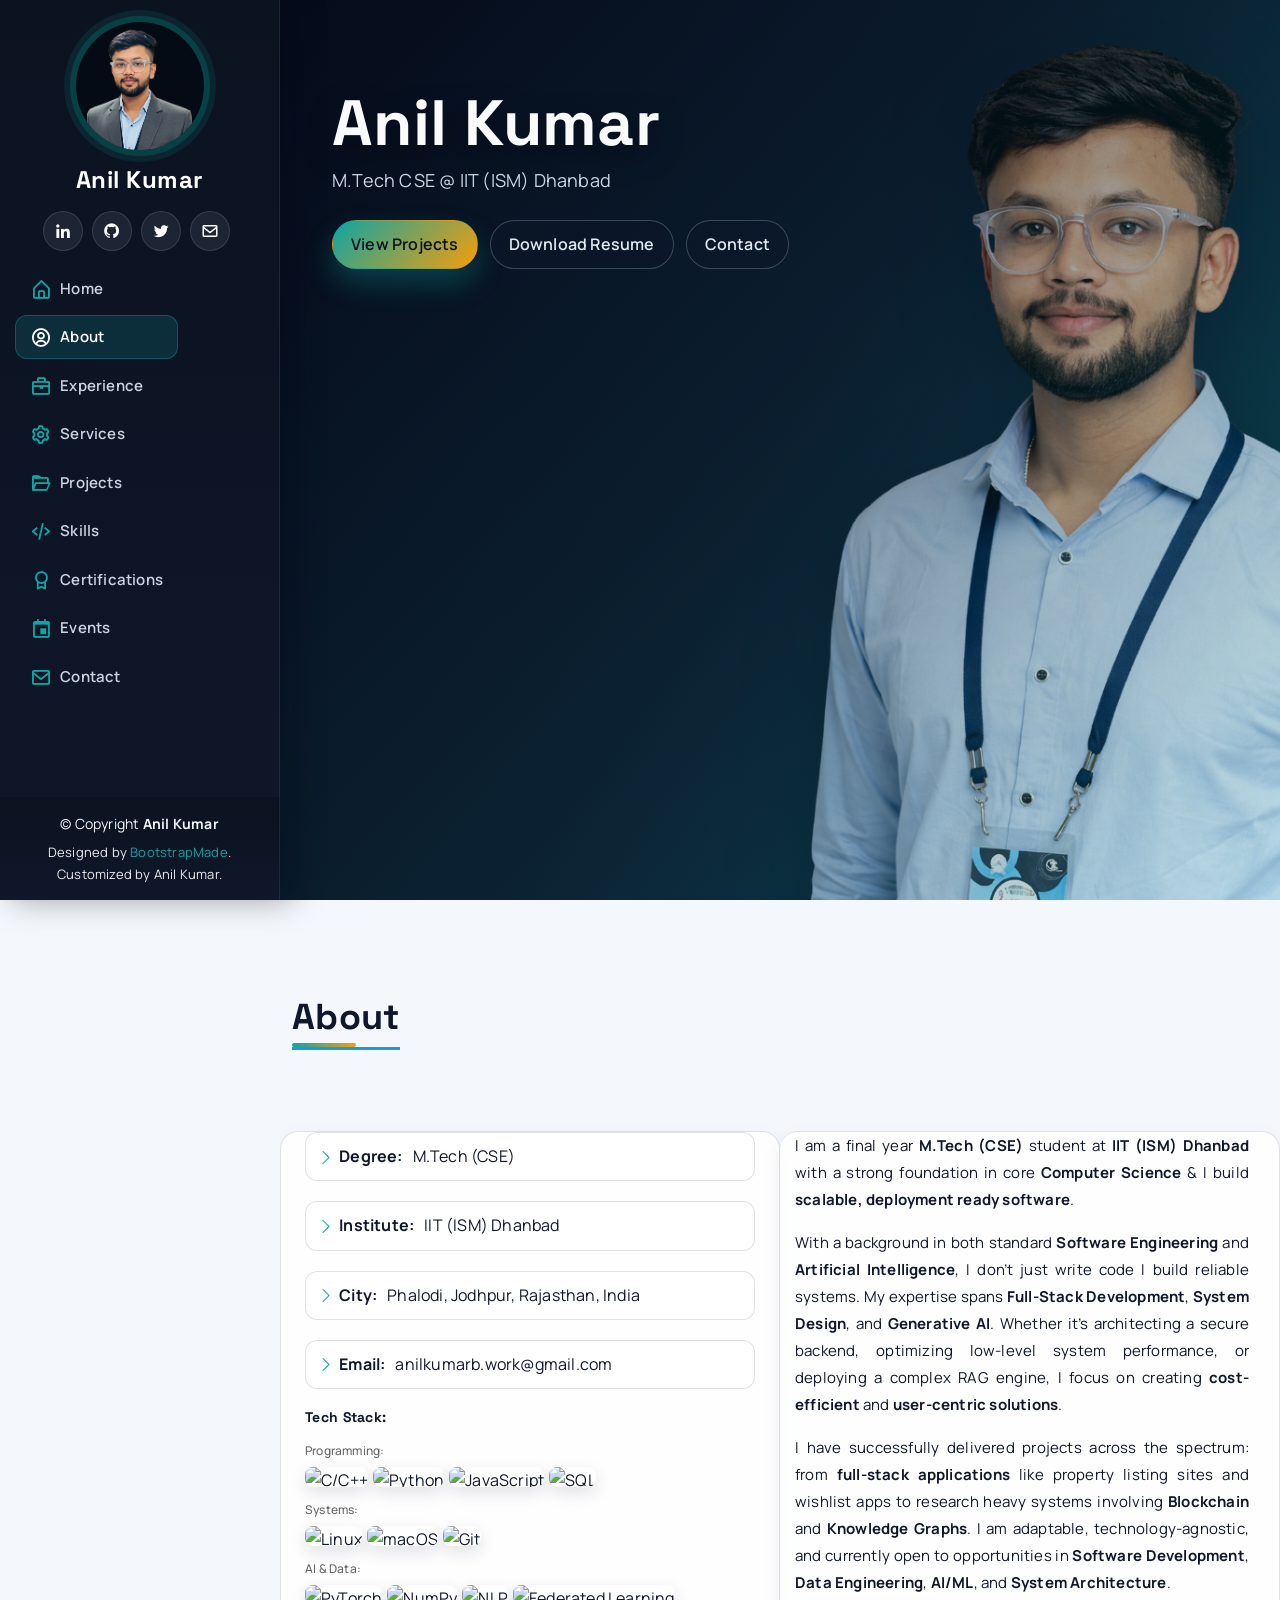
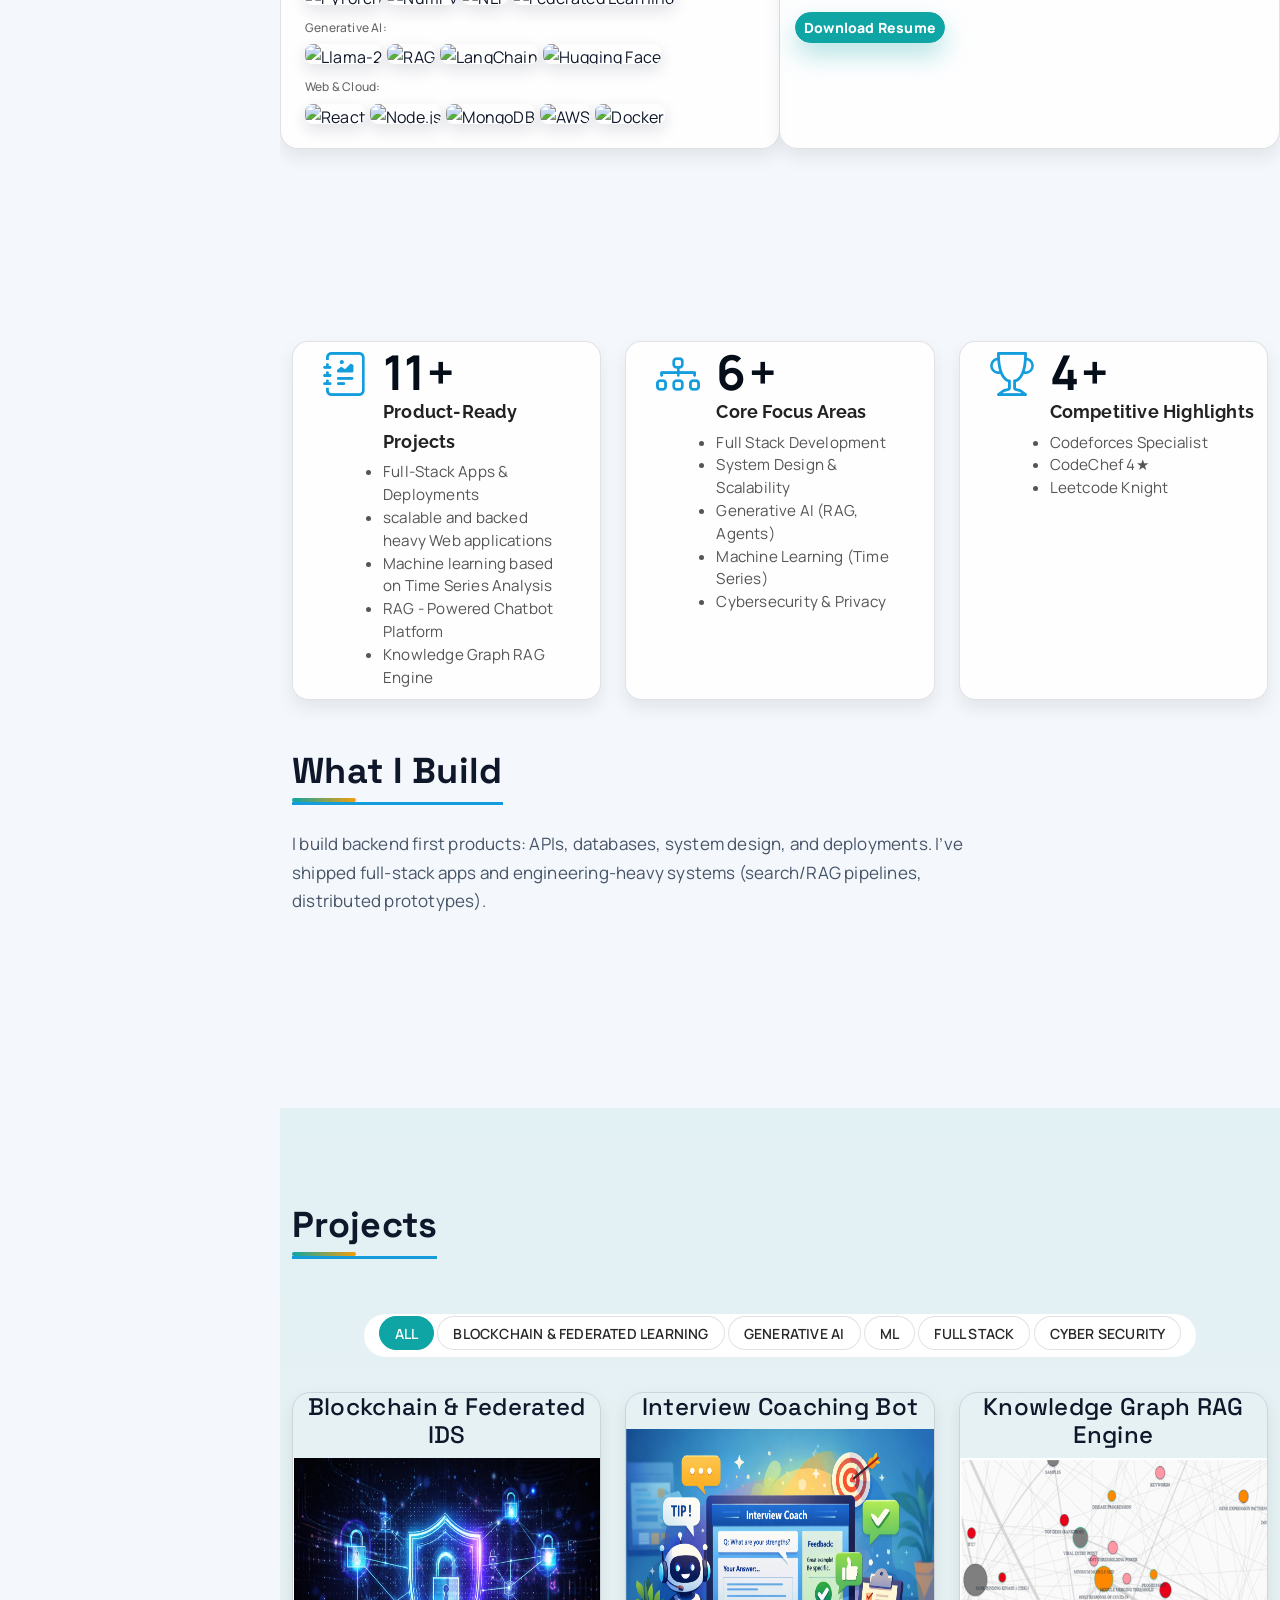
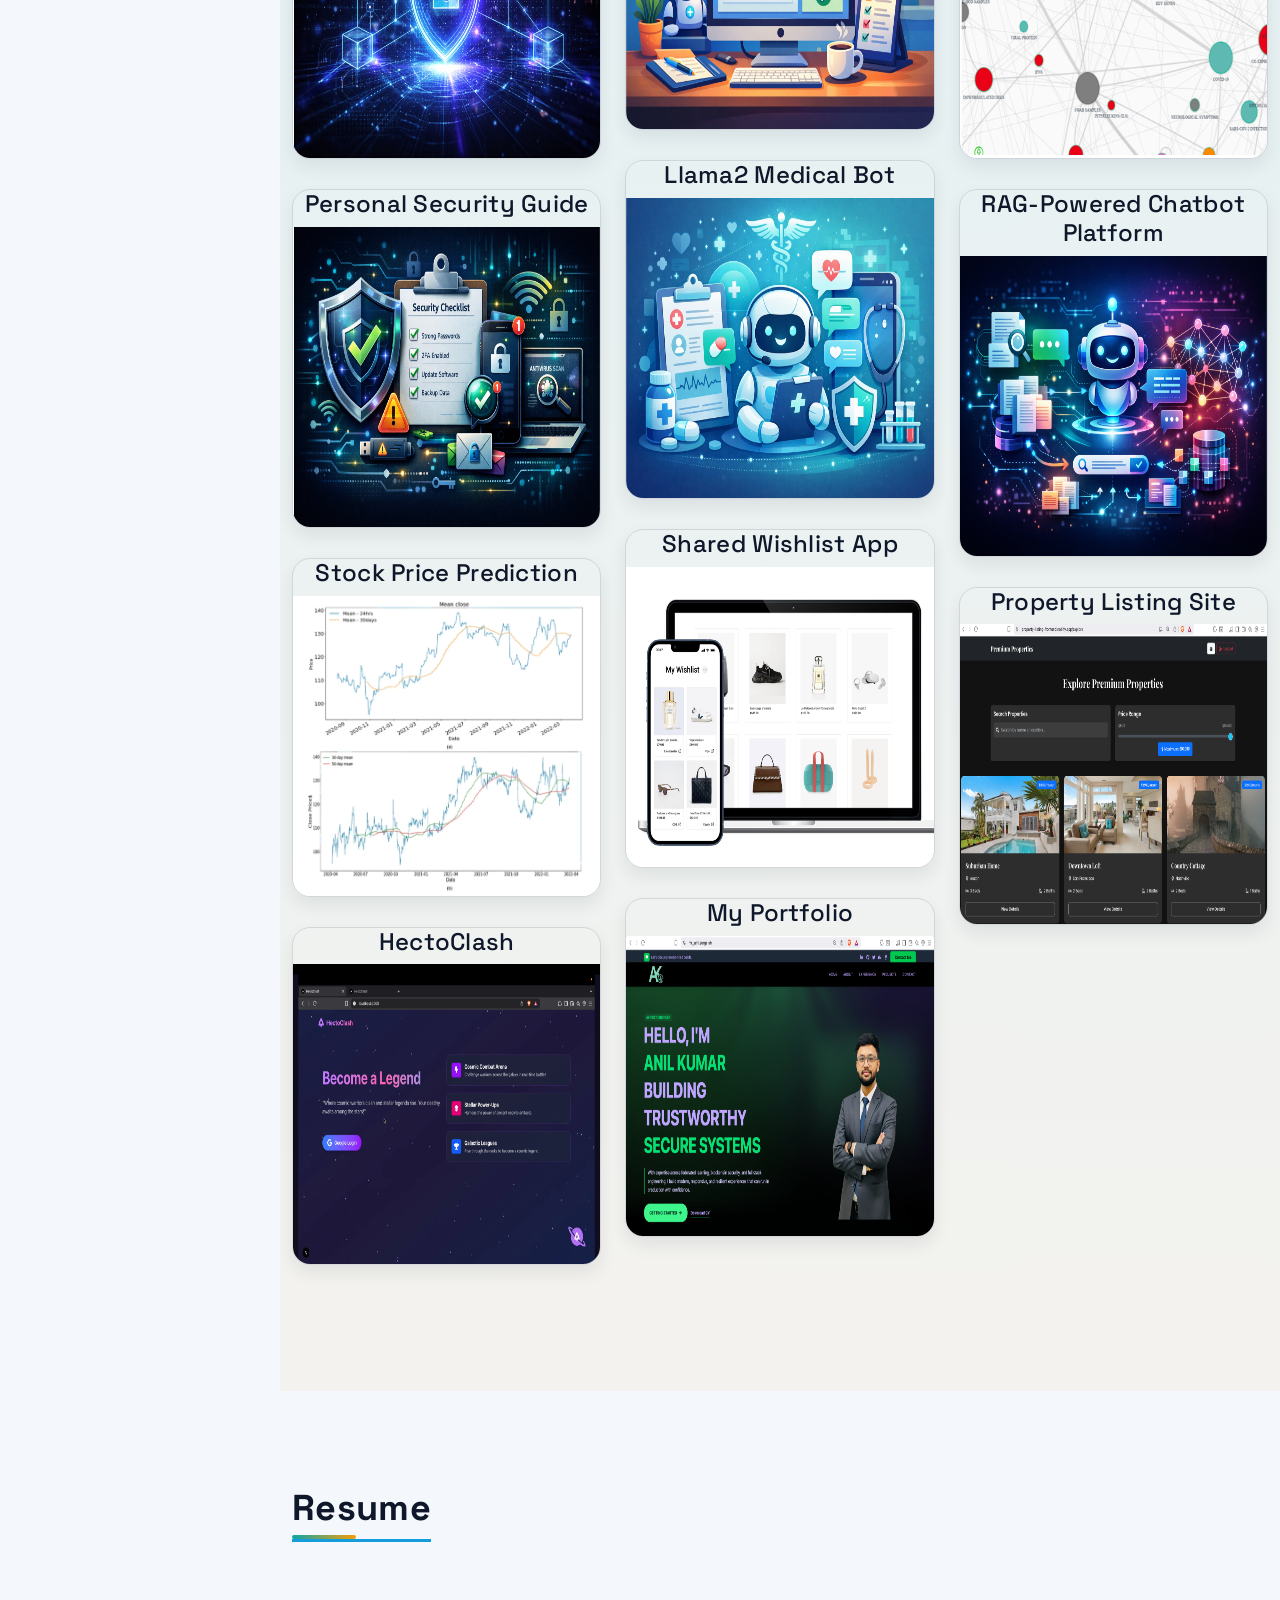
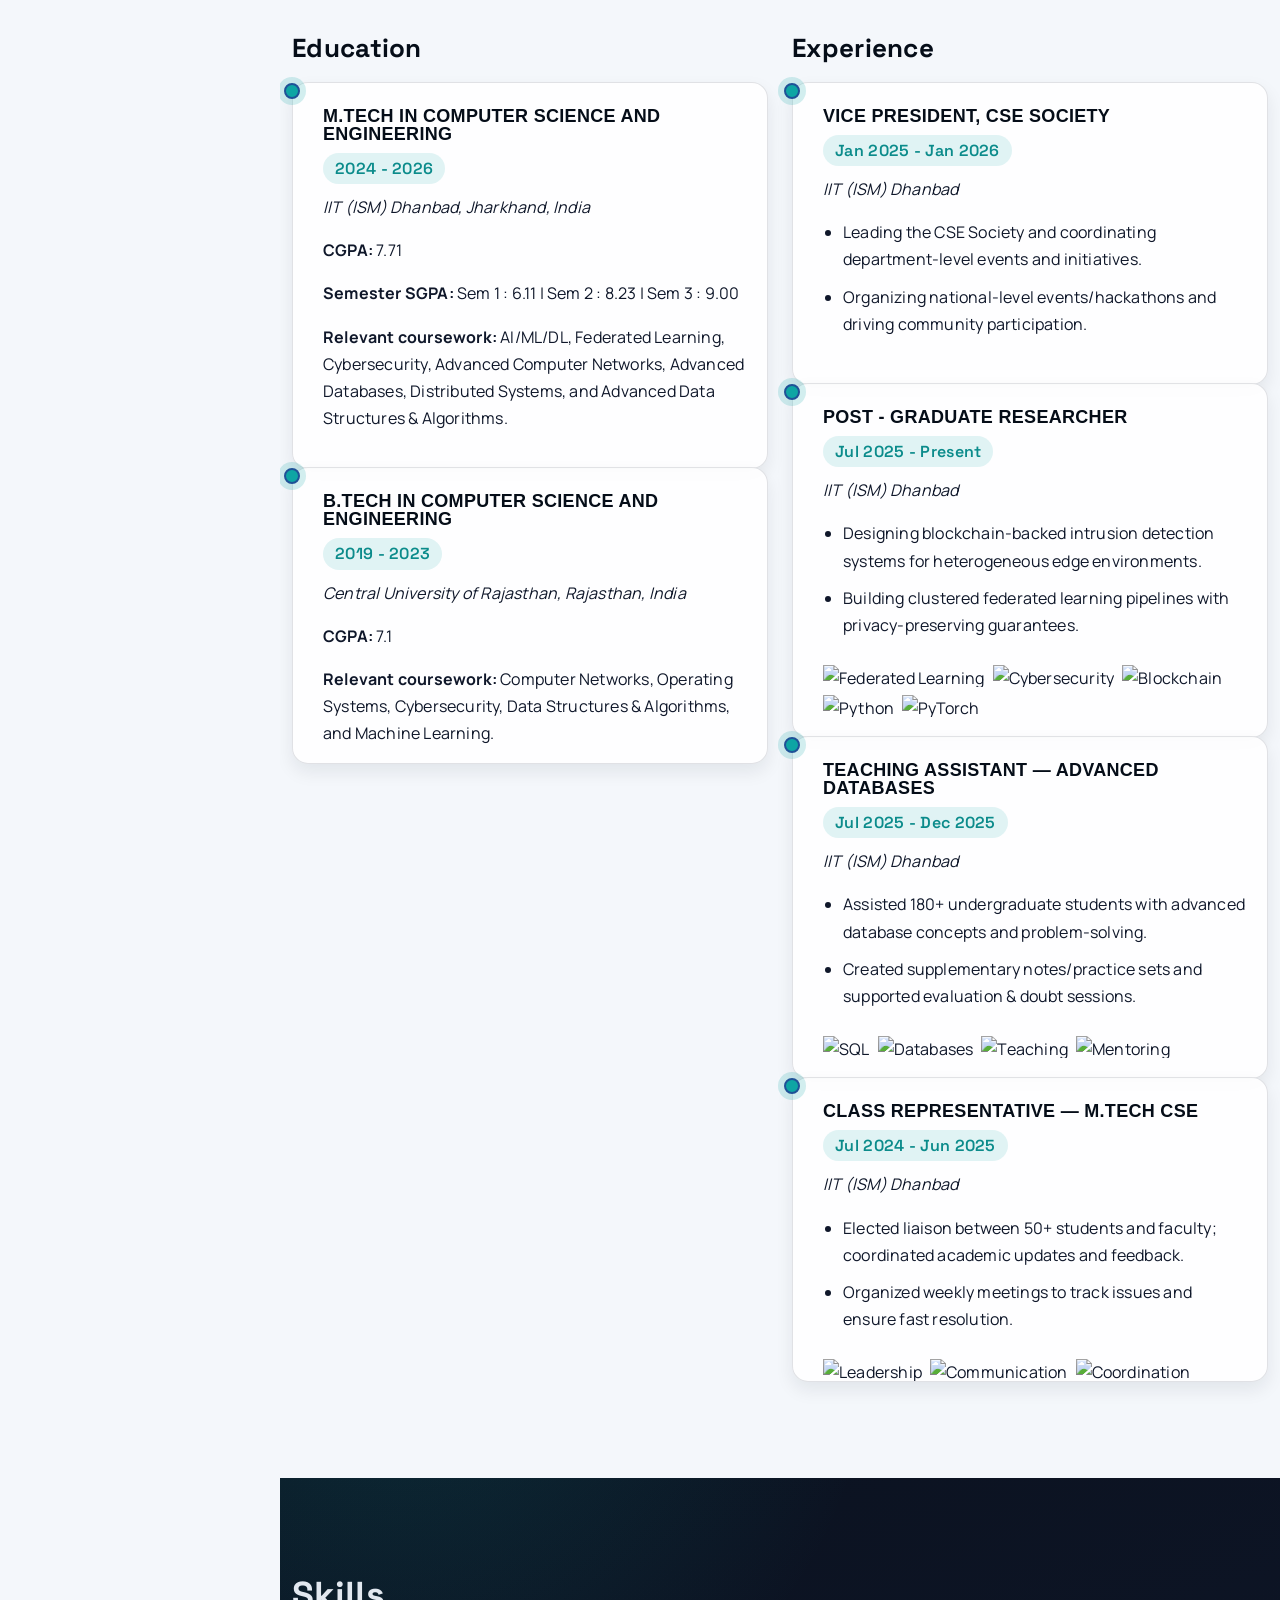
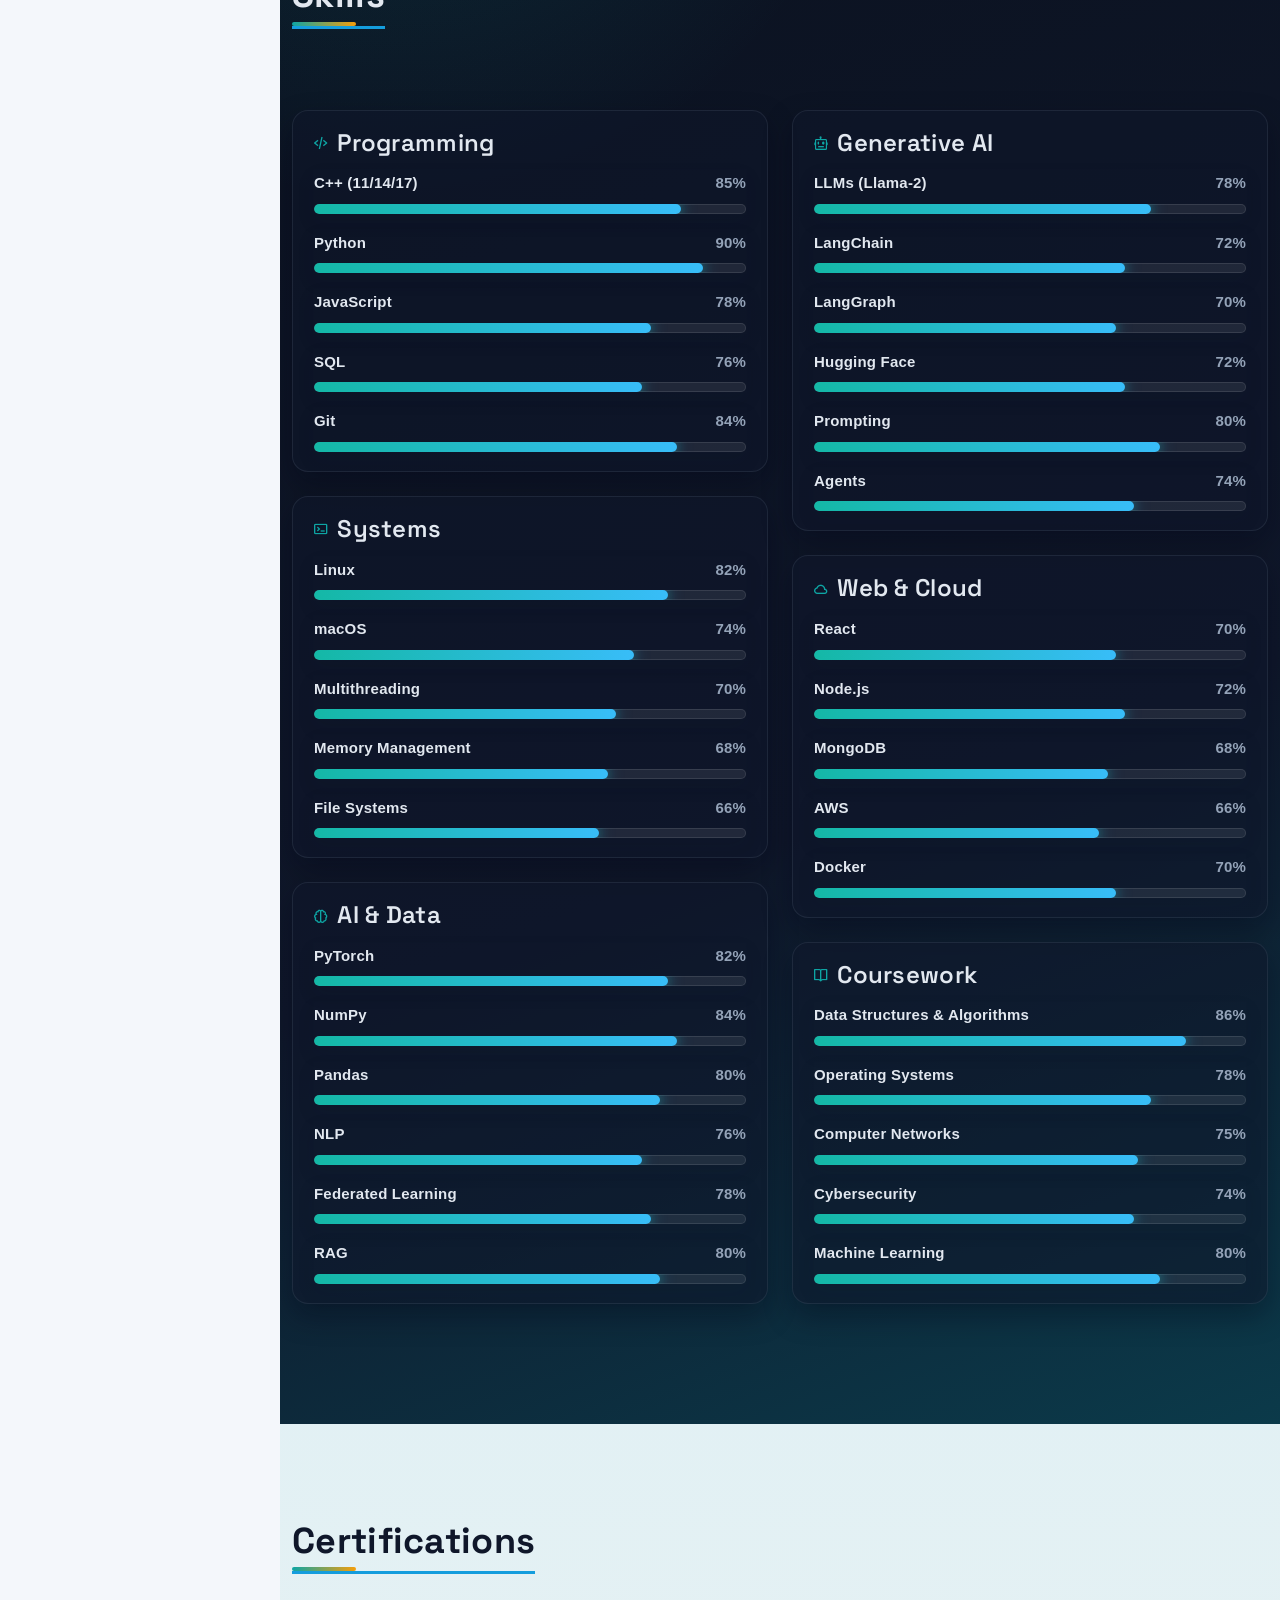
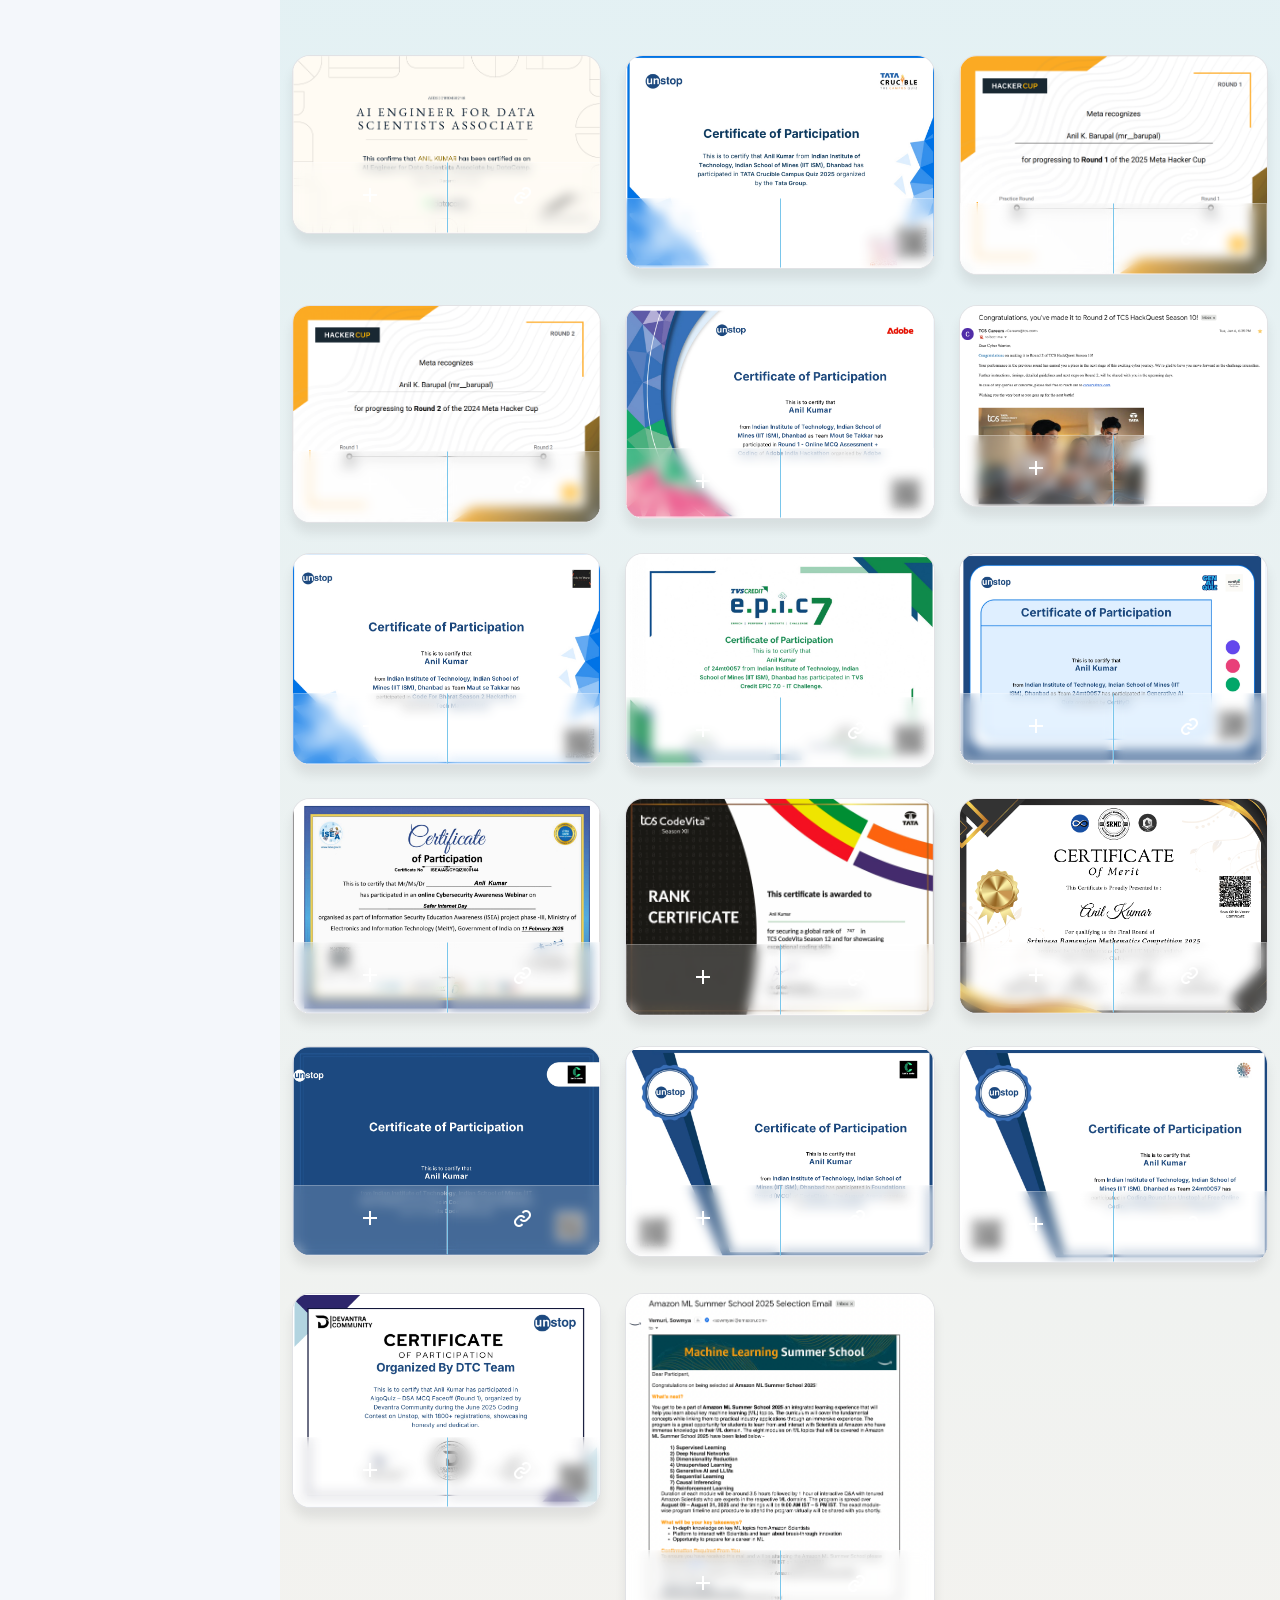
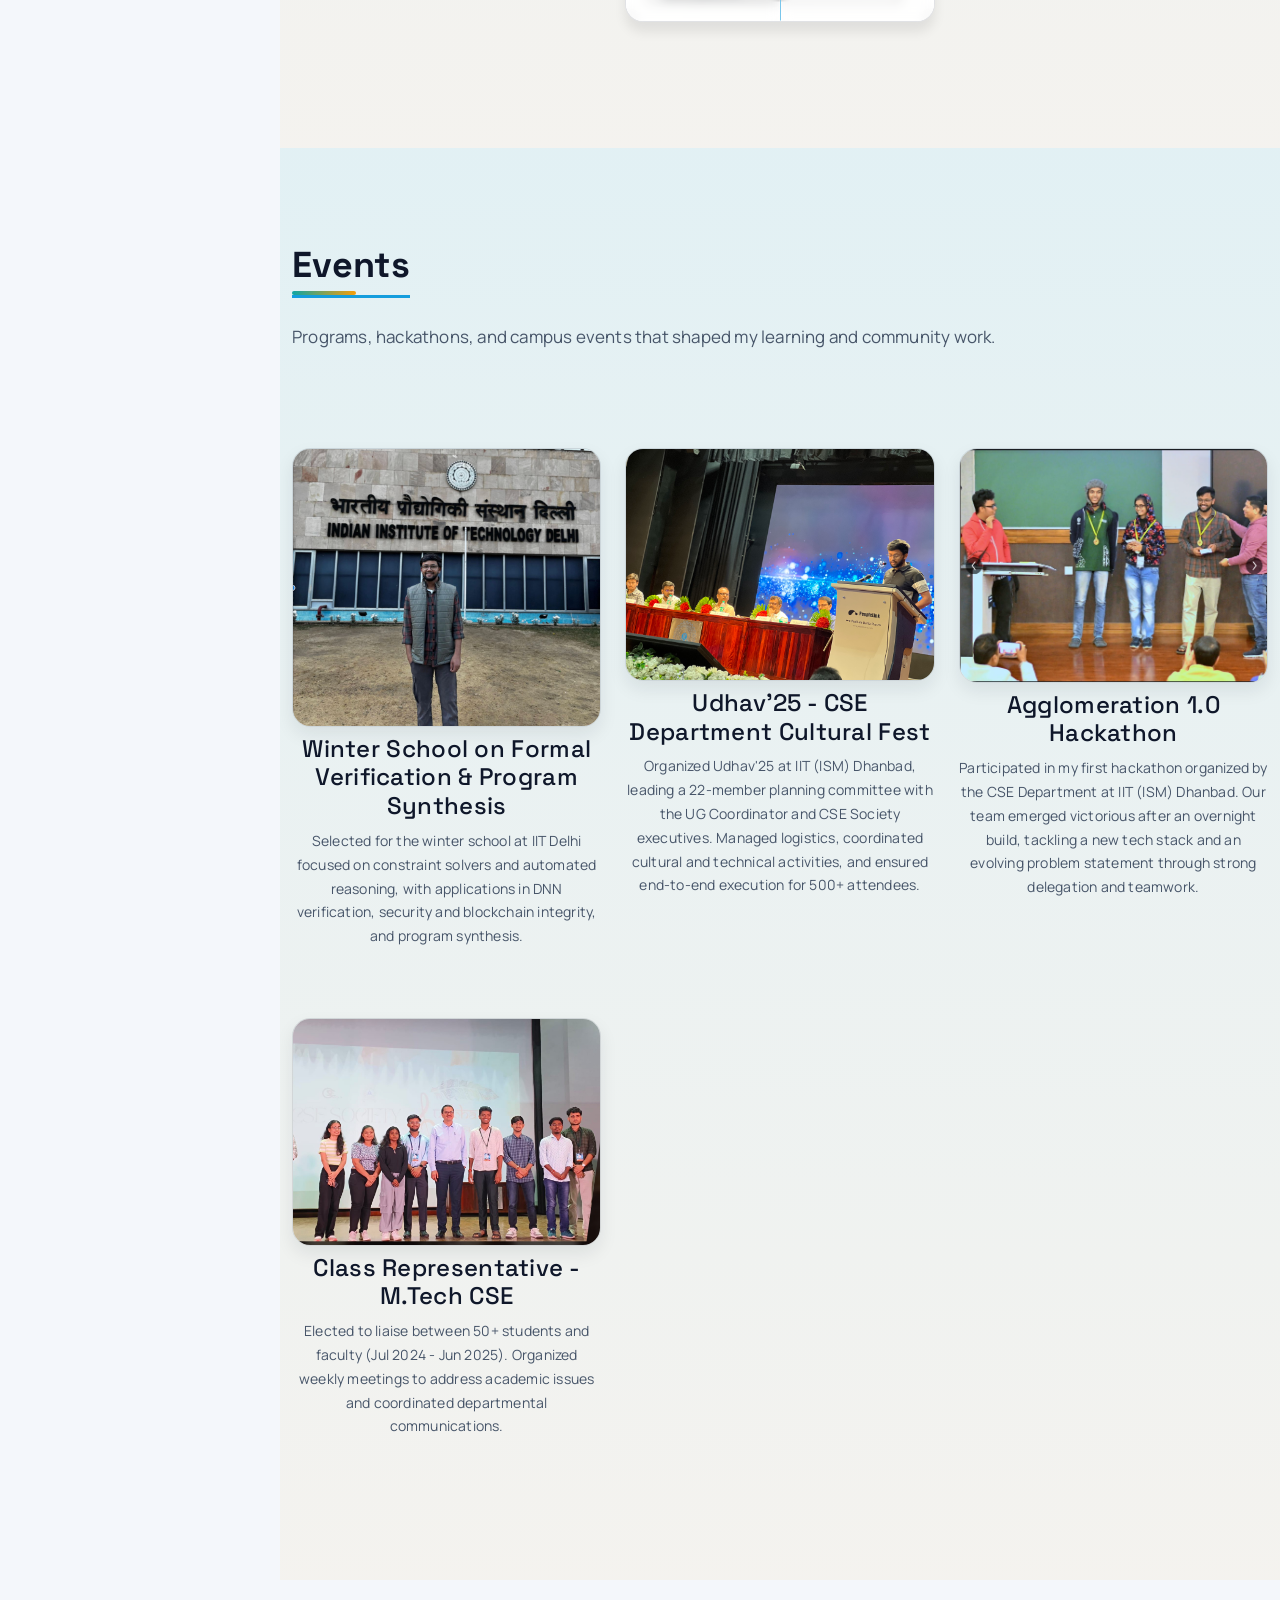
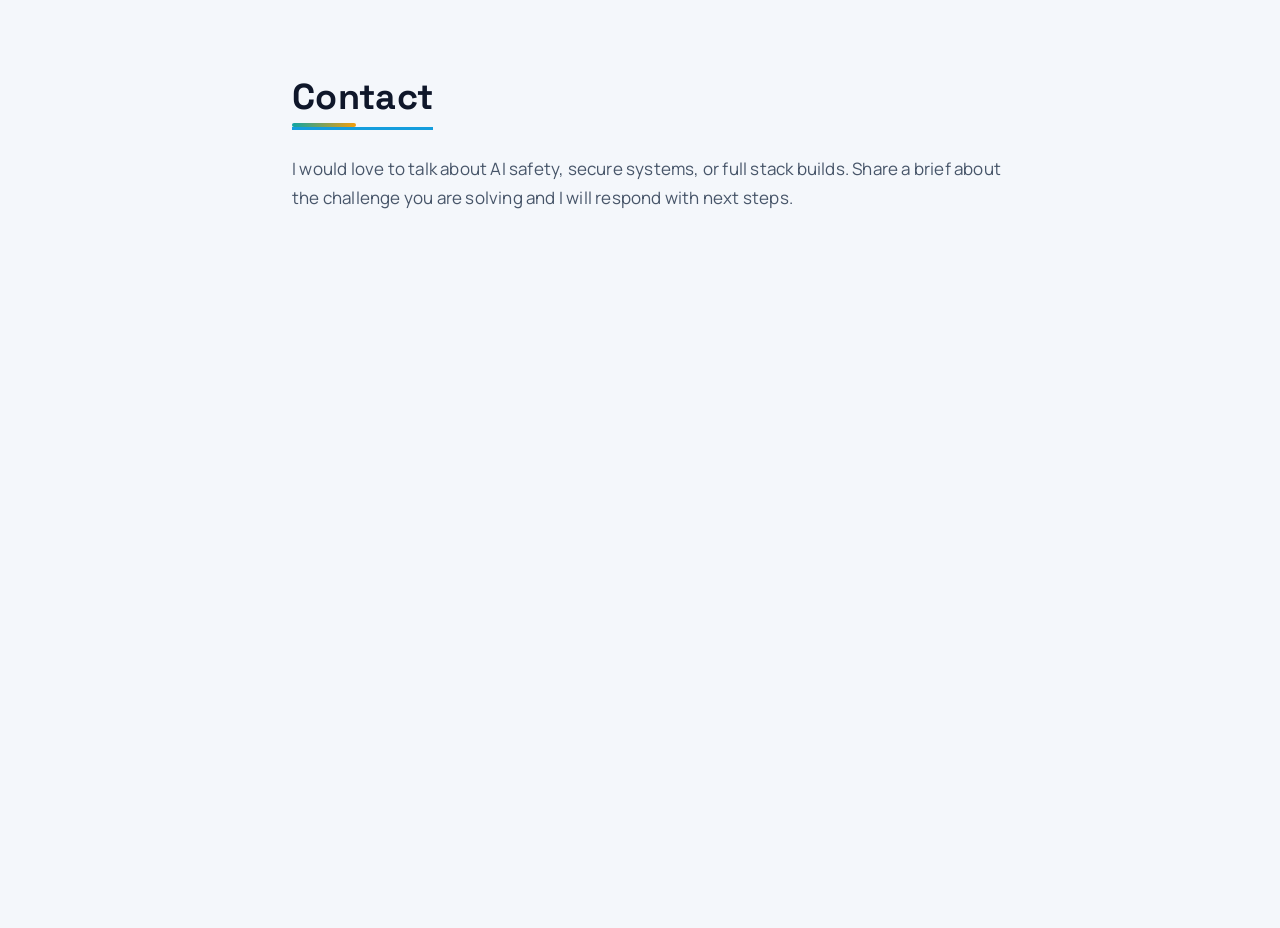
==== commit 8368e7b2: "Update portfolio content in index.html" ====
--- a/index.html
+++ b/index.html
@@ -226,11 +226,11 @@
 </p>
 
 <p style="text-align: justify; line-height: 1.8; font-size: 15px;">
-  With a background in both standard <strong>Software Engineering</strong> and <strong>Advanced AI</strong>, I don’t just write code I build reliable systems. My expertise spans <strong>Full-Stack Development</strong>, <strong>System Design</strong>, and <strong>Generative AI</strong>. Whether it’s architecting a secure backend, optimizing low-level system performance, or deploying a complex RAG engine, I focus on creating <strong>cost-efficient</strong> and <strong>user-centric solutions</strong>.
+  With a background in both standard <strong>Software Engineering</strong> and <strong>Artificial Intelligence</strong>, I don’t just write code I build reliable systems. My expertise spans <strong>Full-Stack Development</strong>, <strong>System Design</strong>, and <strong>Generative AI</strong>. Whether it’s architecting a secure backend, optimizing low-level system performance, or deploying a complex RAG engine, I focus on creating <strong>cost-efficient</strong> and <strong>user-centric solutions</strong>.
 </p>
 
 <p style="text-align: justify; line-height: 1.8; font-size: 15px;">
-  I have successfully delivered projects across the spectrum: from <strong>full-stack applications</strong> like property listing sites and wishlist apps to research-heavy systems involving <strong>Blockchain</strong> and <strong>Knowledge Graphs</strong>. I am adaptable, technology-agnostic, and currently open to opportunities in <strong>Software Development</strong>, <strong>Data Engineering</strong>, <strong>AI/ML</strong>, and <strong>System Architecture</strong>.
+  I have successfully delivered projects across the spectrum: from <strong>full-stack applications</strong> like property listing sites and wishlist apps to research heavy systems involving <strong>Blockchain</strong> and <strong>Knowledge Graphs</strong>. I am adaptable, technology-agnostic, and currently open to opportunities in <strong>Software Development</strong>, <strong>Data Engineering</strong>, <strong>AI/ML</strong>, and <strong>System Architecture</strong>.
 </p>
 
 <div style="margin-top: 12px;">
@@ -264,11 +264,14 @@
                 class="purecounter plus-sign"></span>
           <p><strong>Product-Ready Projects</strong></p>
           <ul>
-            <li>Blockchain &amp; Federated IDS</li>
+             <li>Full-Stack Apps &amp; Deployments</li>
+            <li>scalable and backed heavy Web applications</li>
+               <li>Machine learning based on  Time Series Analysis </li>
+         
+            
+            <li>RAG - Powered Chatbot Platform</li>
             <li>Knowledge Graph RAG Engine</li>
-            <li>RAG-Powered Chatbot Platform</li>
-            <li>Stock Price Prediction (ML)</li>
-            <li>Full-Stack Apps &amp; Deployments</li>
+         
           </ul>
         </div>
       </div>
@@ -284,12 +287,14 @@
                 class="purecounter plus-sign"></span>
           <p style="white-space: nowrap;"><strong>Core Focus Areas</strong></p>
           <ul>
+             <li>Full Stack Development</li>
+                <li>System Design &amp; Scalability</li>
             <li>Generative AI (RAG, Agents)</li>
             <li>Machine Learning (Time Series)</li>
             <li>Cybersecurity &amp; Privacy</li>
-            <li>Federated Learning</li>
-            <li>Full Stack Engineering</li>
-            <li>System Design &amp; Scalability</li>
+          
+          
+         
           </ul>
         </div>
       </div>
@@ -305,10 +310,9 @@
                 class="purecounter plus-sign"></span>
           <p style="white-space: nowrap;"><strong>Competitive Highlights</strong></p>
           <ul>
-            <li>Codeforces Expert</li>
-            <li>CodeChef 5★</li>
-            <li>TCS CodeVita Rank 747</li>
-            <li>Meta Hacker Cup (Round 2)</li>
+            <li>Codeforces Specialist</li>
+            <li>CodeChef 4★</li>
+            <li>Leetcode Knight</li>
           </ul>
         </div>
       </div>
@@ -466,33 +470,9 @@
   <div class="container">
     <div class="section-title">
       <h2>What I Build</h2>
-      <p>I build end-to-end, product-ready systems aligned with current trends. My projects are production-grade, easy to deploy, scalable, and reliable. I work across the full stack from low-level architecture and system design to high-level design and user facing delivery. I focus on building solutions that are cost efficient and genuinely easy for customers to use.</p>
-    </div>
-<div class="row">
-  <div class="col-lg-4 col-md-6 icon-box" data-aos="fade-up">
-    <div class="icon"><i class="bi bi-shield-lock"></i></div>
-    <h4 class="title"><a href="">Trustworthy AI Systems</a></h4>
-    <p class="description">
-      Building security first AI systems blockchain backed IDS, clustered federated learning, and privacy aware ML pipelines designed for real deployments.
-    </p>
-  </div>
-
-  <div class="col-lg-4 col-md-6 icon-box" data-aos="fade-up" data-aos-delay="100">
-    <div class="icon"><i class="bi bi-chat-dots"></i></div>
-    <h4 class="title"><a href="">Intelligent Assistants</a></h4>
-    <p class="description">
-      Developing production ready GenAI assistants using RAG, curated knowledge bases, and open source LLMs to deliver accurate, context aware support.
-    </p>
-  </div>
-
-  <div class="col-lg-4 col-md-6 icon-box" data-aos="fade-up" data-aos-delay="200">
-    <div class="icon"><i class="bi bi-layers"></i></div>
-    <h4 class="title"><a href="">Systems &amp; Full Stack</a></h4>
-    <p class="description">
-      Shipping end to end products from backend APIs and system design to responsive full stack apps optimized for scalability, reliability, and cost.
-    </p>
-  </div>
-</div>
+      <p>I build backend first products: APIs, databases, system design, and deployments. I’ve shipped full-stack apps and engineering-heavy systems (search/RAG pipelines, distributed prototypes).</p>
+    </div>
+
 
 </section>
 
@@ -542,10 +522,7 @@
 
     <div class="section-title" style="padding-bottom: 10px;">
       <h2>Projects</h2>
-      <p>
-        Distributed security, GenAI, and intelligent infrastructure prototypes backed by production-ready Projects.
-        Every build is measured, benchmarked, and documented to move seamlessly from research notebooks to the real world.
-      </p>
+    
     </div>
 
     <div class="row" data-aos="fade-up">
@@ -783,7 +760,7 @@
 
 
         <div class="resume-item">
-          <h4>Graduate Researcher</h4>
+          <h4>Post - Graduate Researcher</h4>
           <h5>Jul 2025 - Present</h5>
           <p><em>IIT (ISM) Dhanbad</em></p>
           <ul>
@@ -833,23 +810,7 @@
           </div>
         </div>
 
-        <div class="resume-item">
-          <h4>PG Coordinator — Udhav’24 (Annual Cultural Fest, CSE)</h4>
-          <h5>Sep 2024</h5>
-          <p><em>IIT (ISM) Dhanbad</em></p>
-          <ul>
-            <li>Led a 22-member planning committee and coordinated end-to-end fest execution.</li>
-            <li>Managed logistics, scheduling, and team workflows for smooth delivery.</li>
-          </ul>
-
-          <div class="resume-skill-badges">
-            <img src="https://img.shields.io/badge/Event%20Management-111827?style=flat-square" alt="Event Management">
-            <img src="https://img.shields.io/badge/Team%20Leadership-111827?style=flat-square" alt="Team Leadership">
-            <img src="https://img.shields.io/badge/Planning-111827?style=flat-square" alt="Planning">
-            <img src="https://img.shields.io/badge/Execution-111827?style=flat-square" alt="Execution">
-          </div>
-        </div>
-
+        
        
 
        
@@ -871,7 +832,7 @@
 
     <div class="section-title">
       <h2>Skills</h2>
-      <p class="text-muted small mb-0">Tools I use to build software, ship products, and do AI/ML research.</p>
+    
     </div>
 
     <div class="row skills-content gy-4">
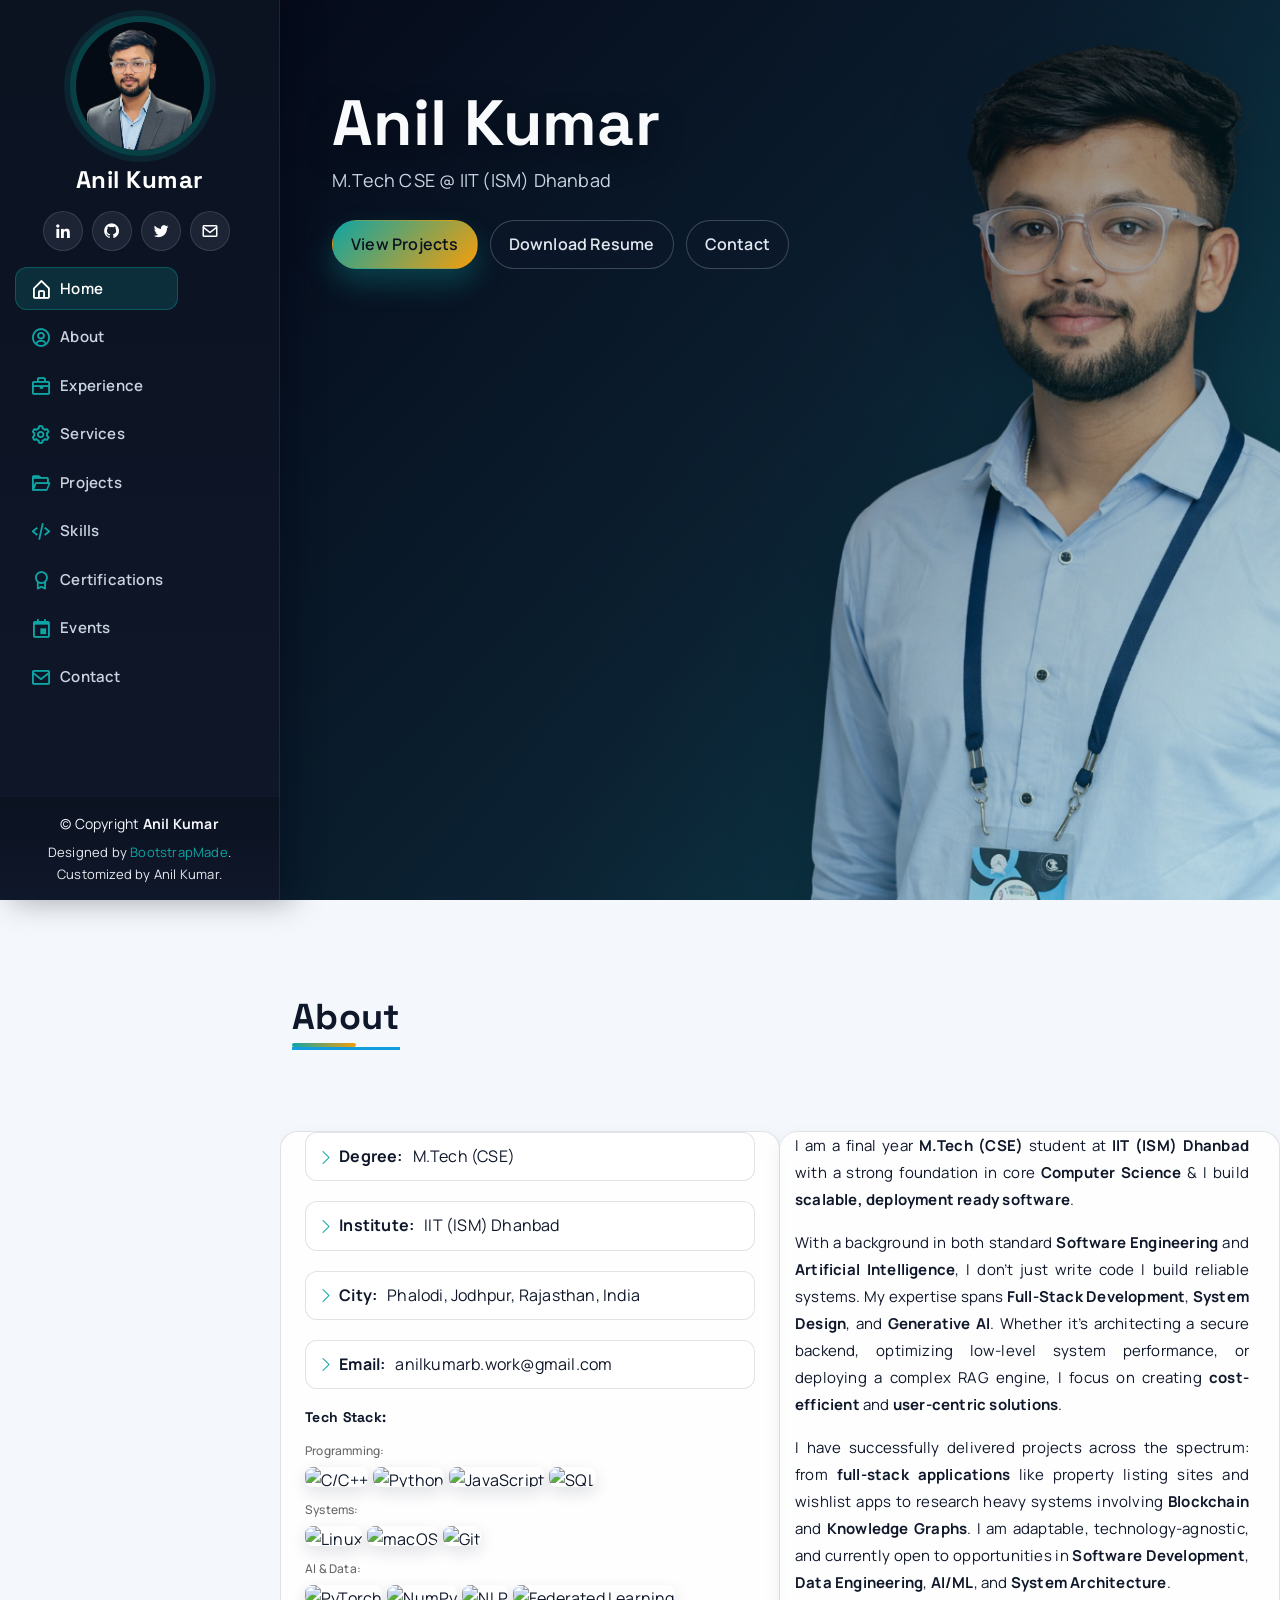
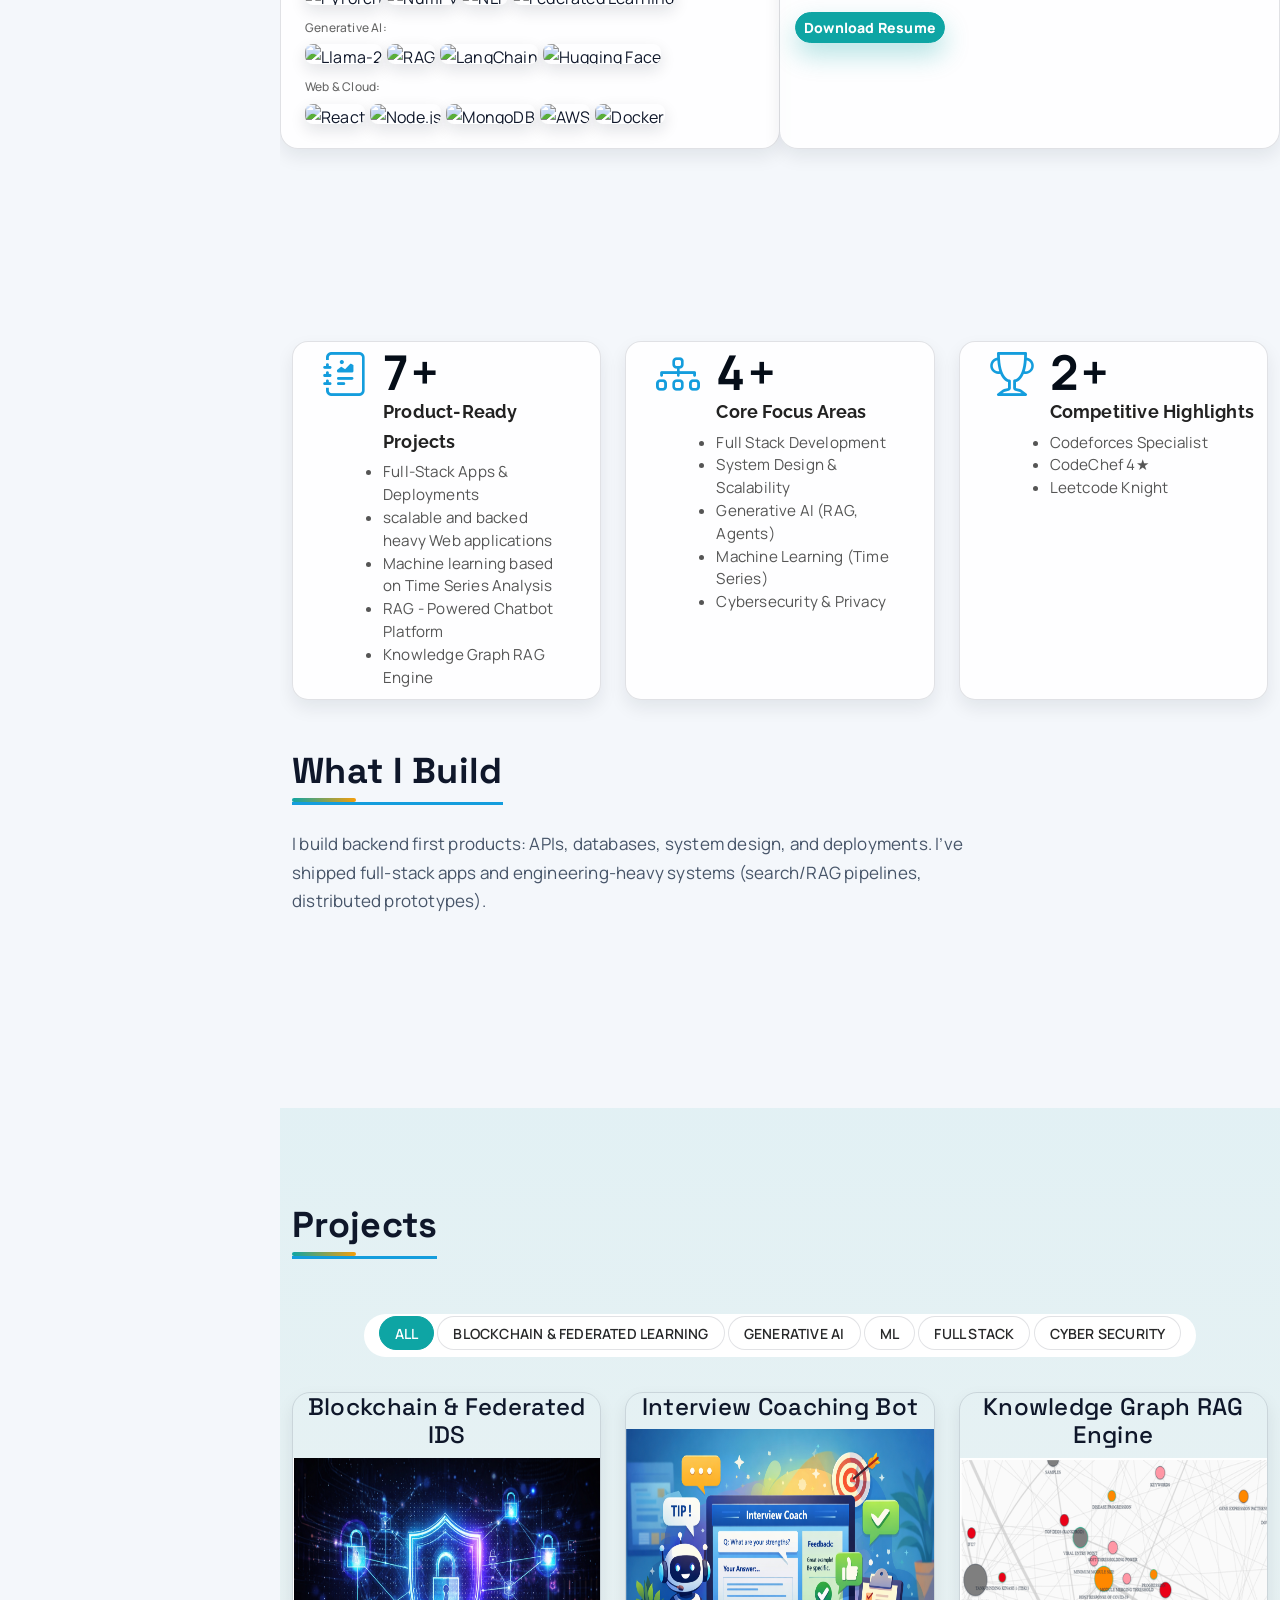
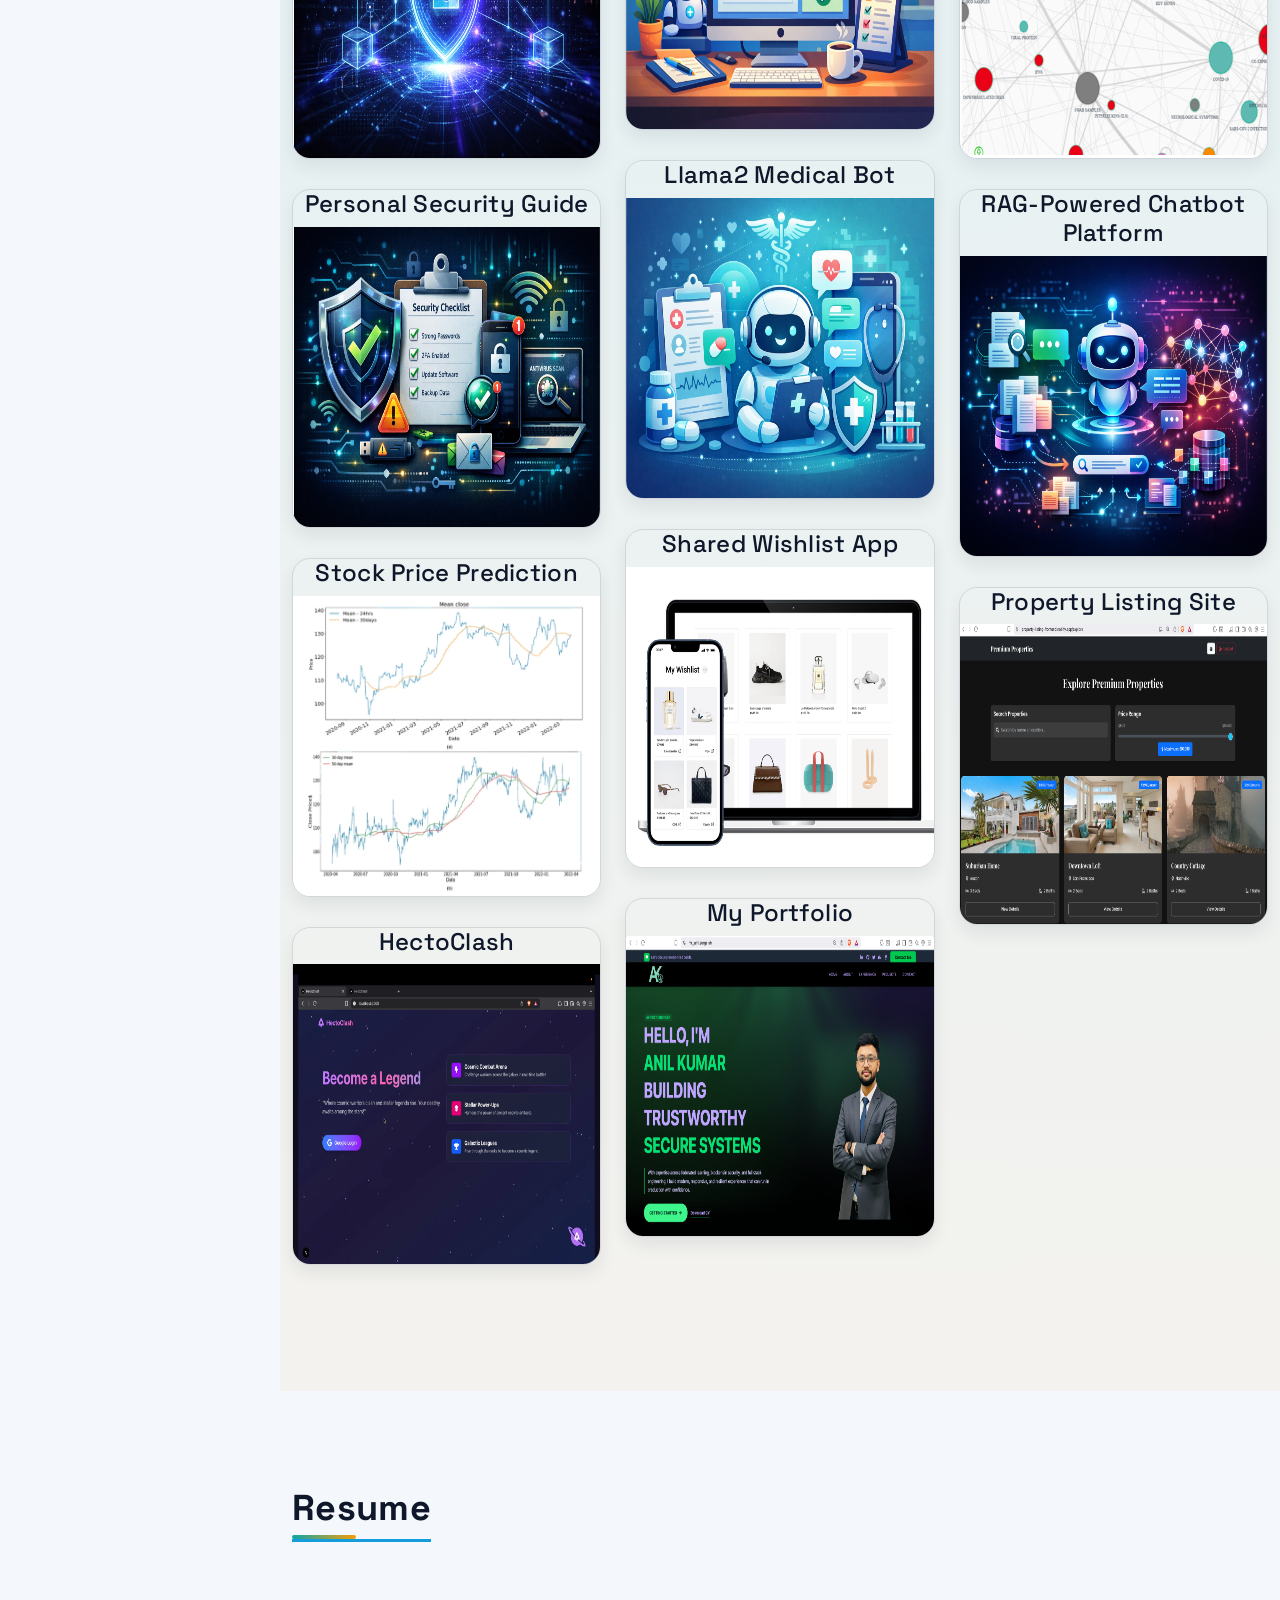
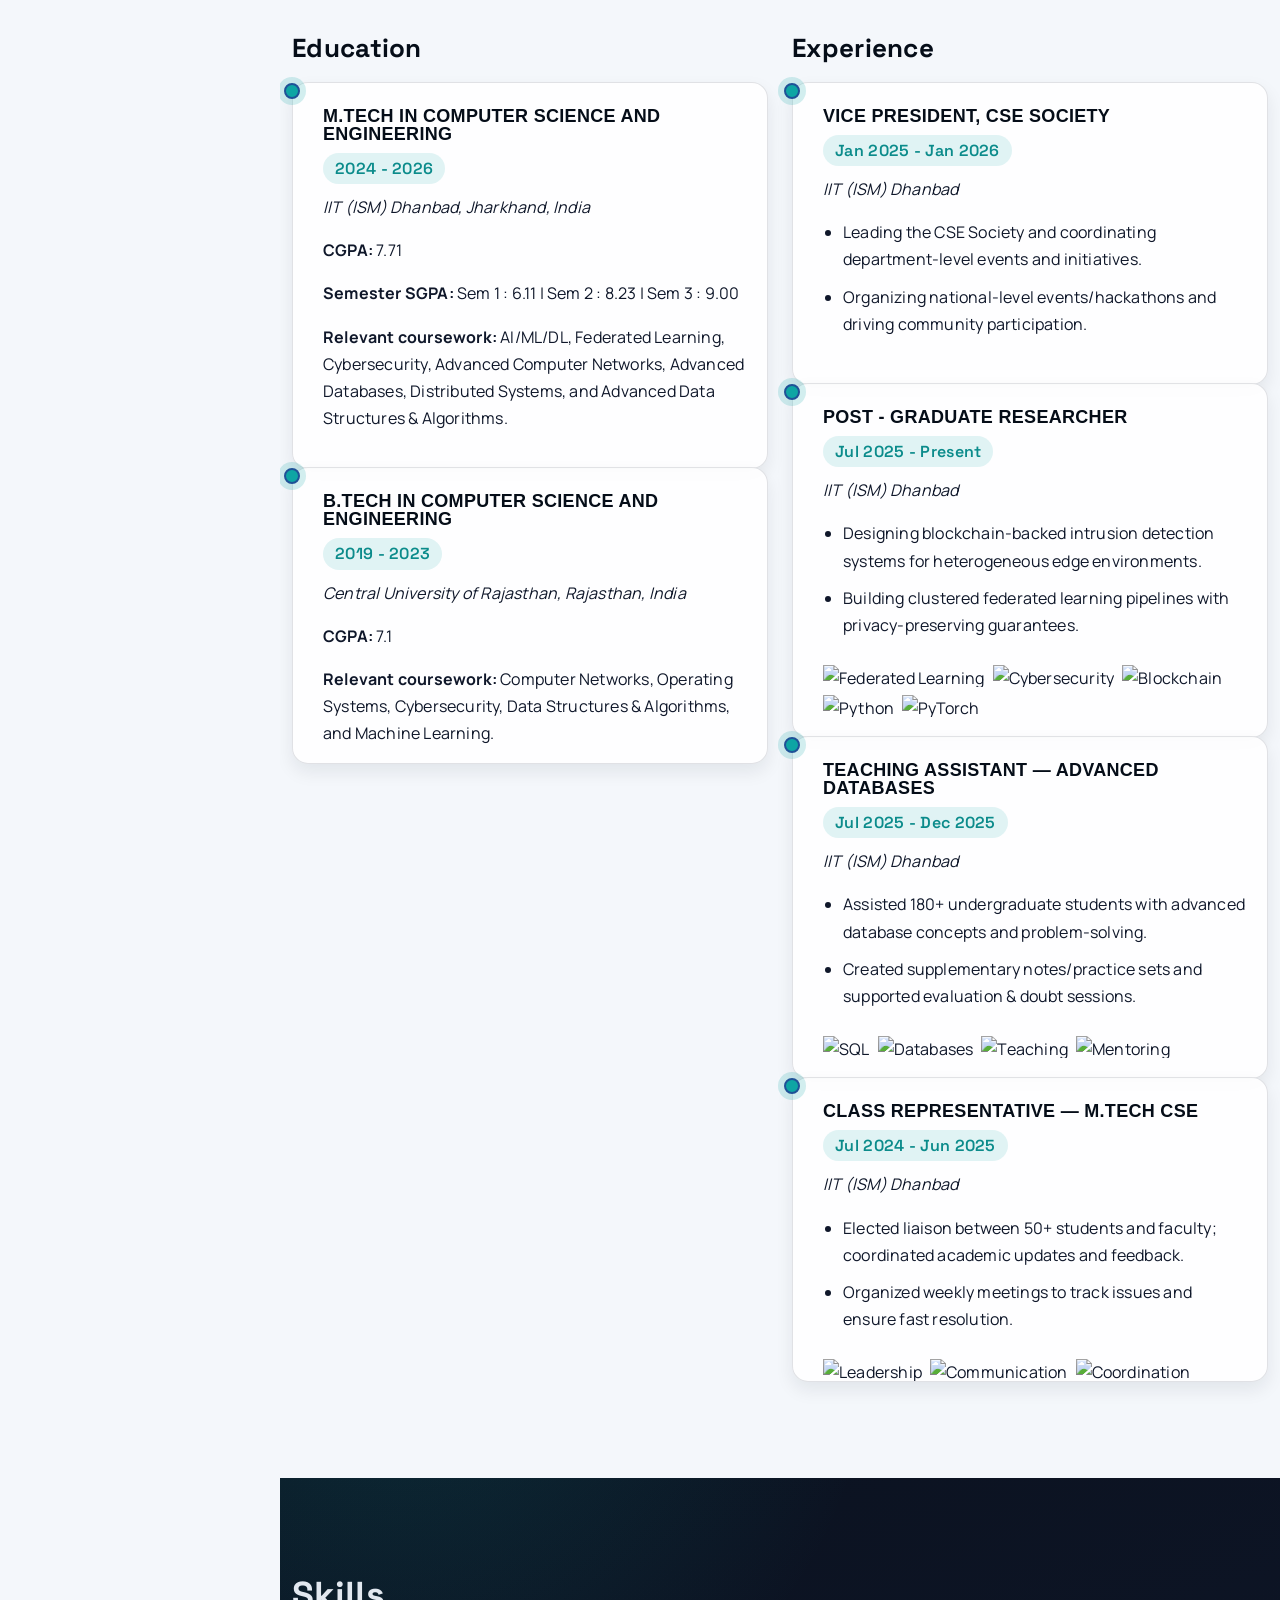
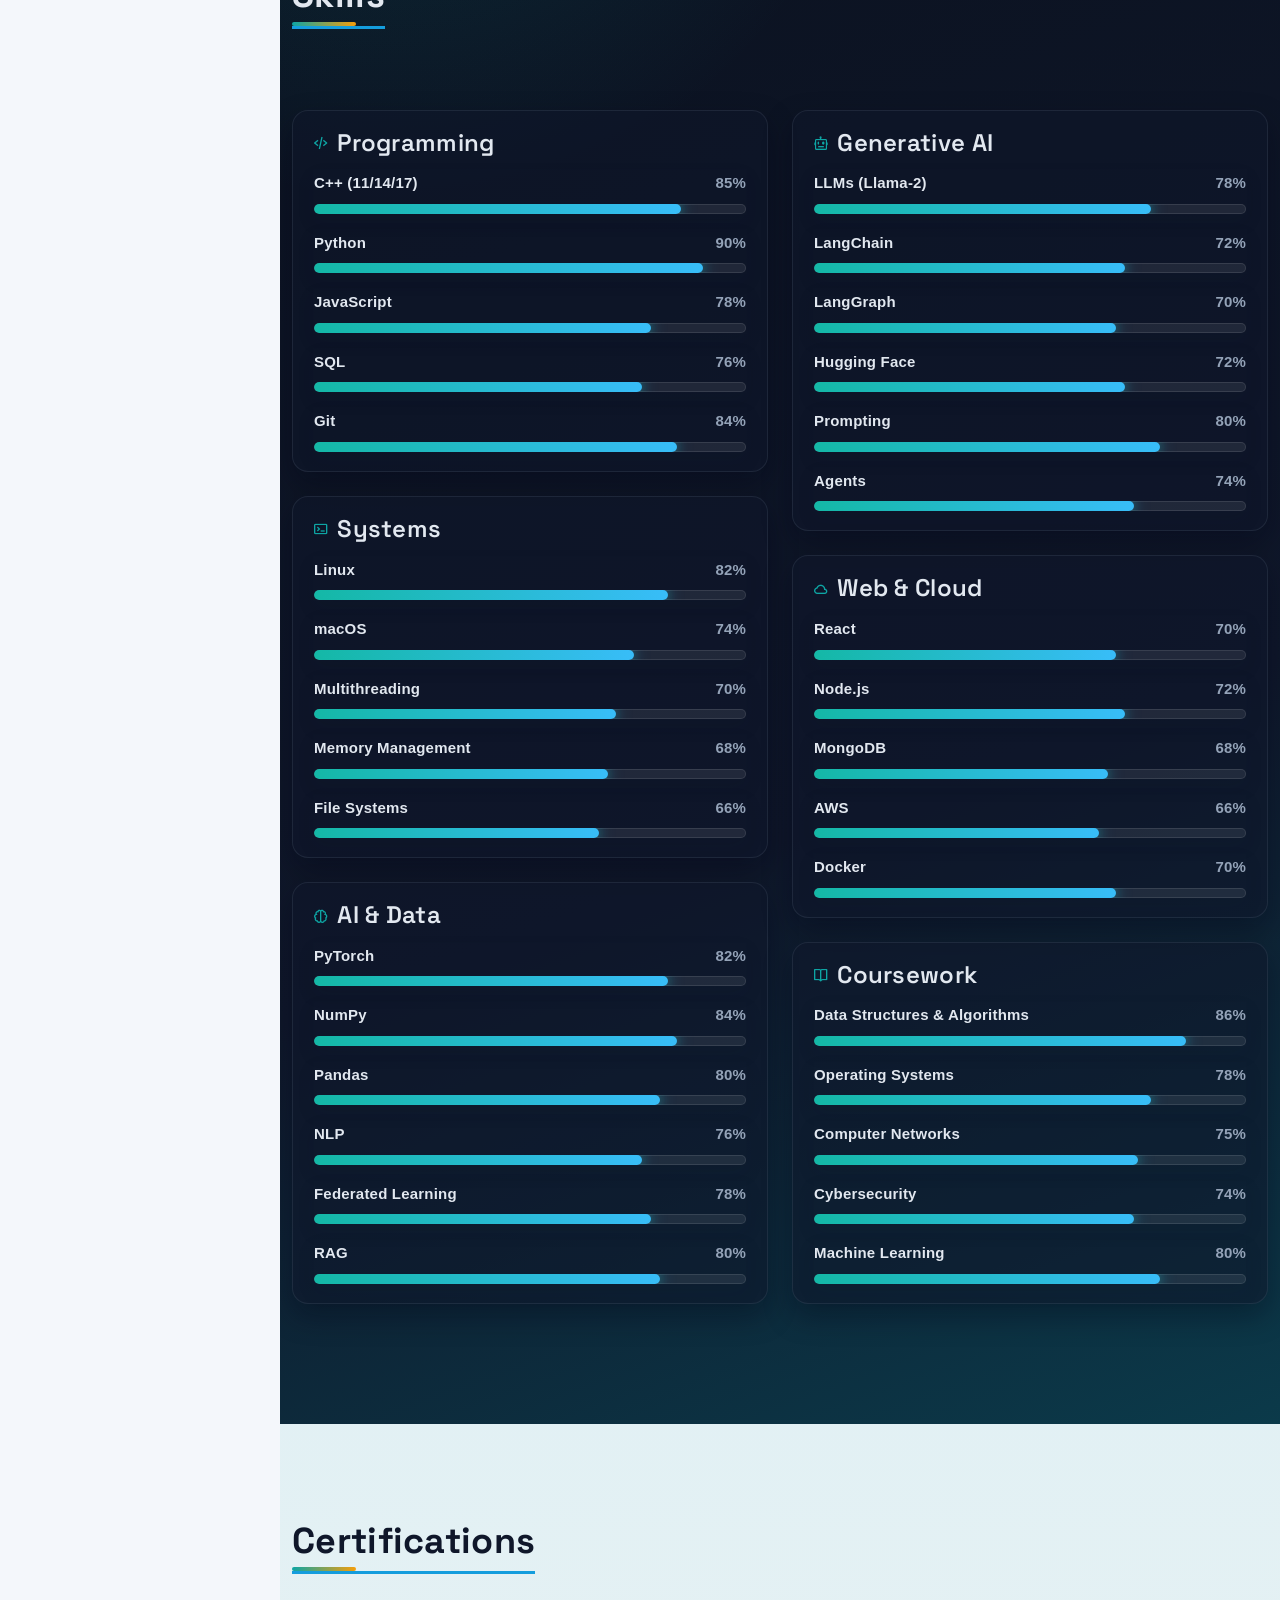
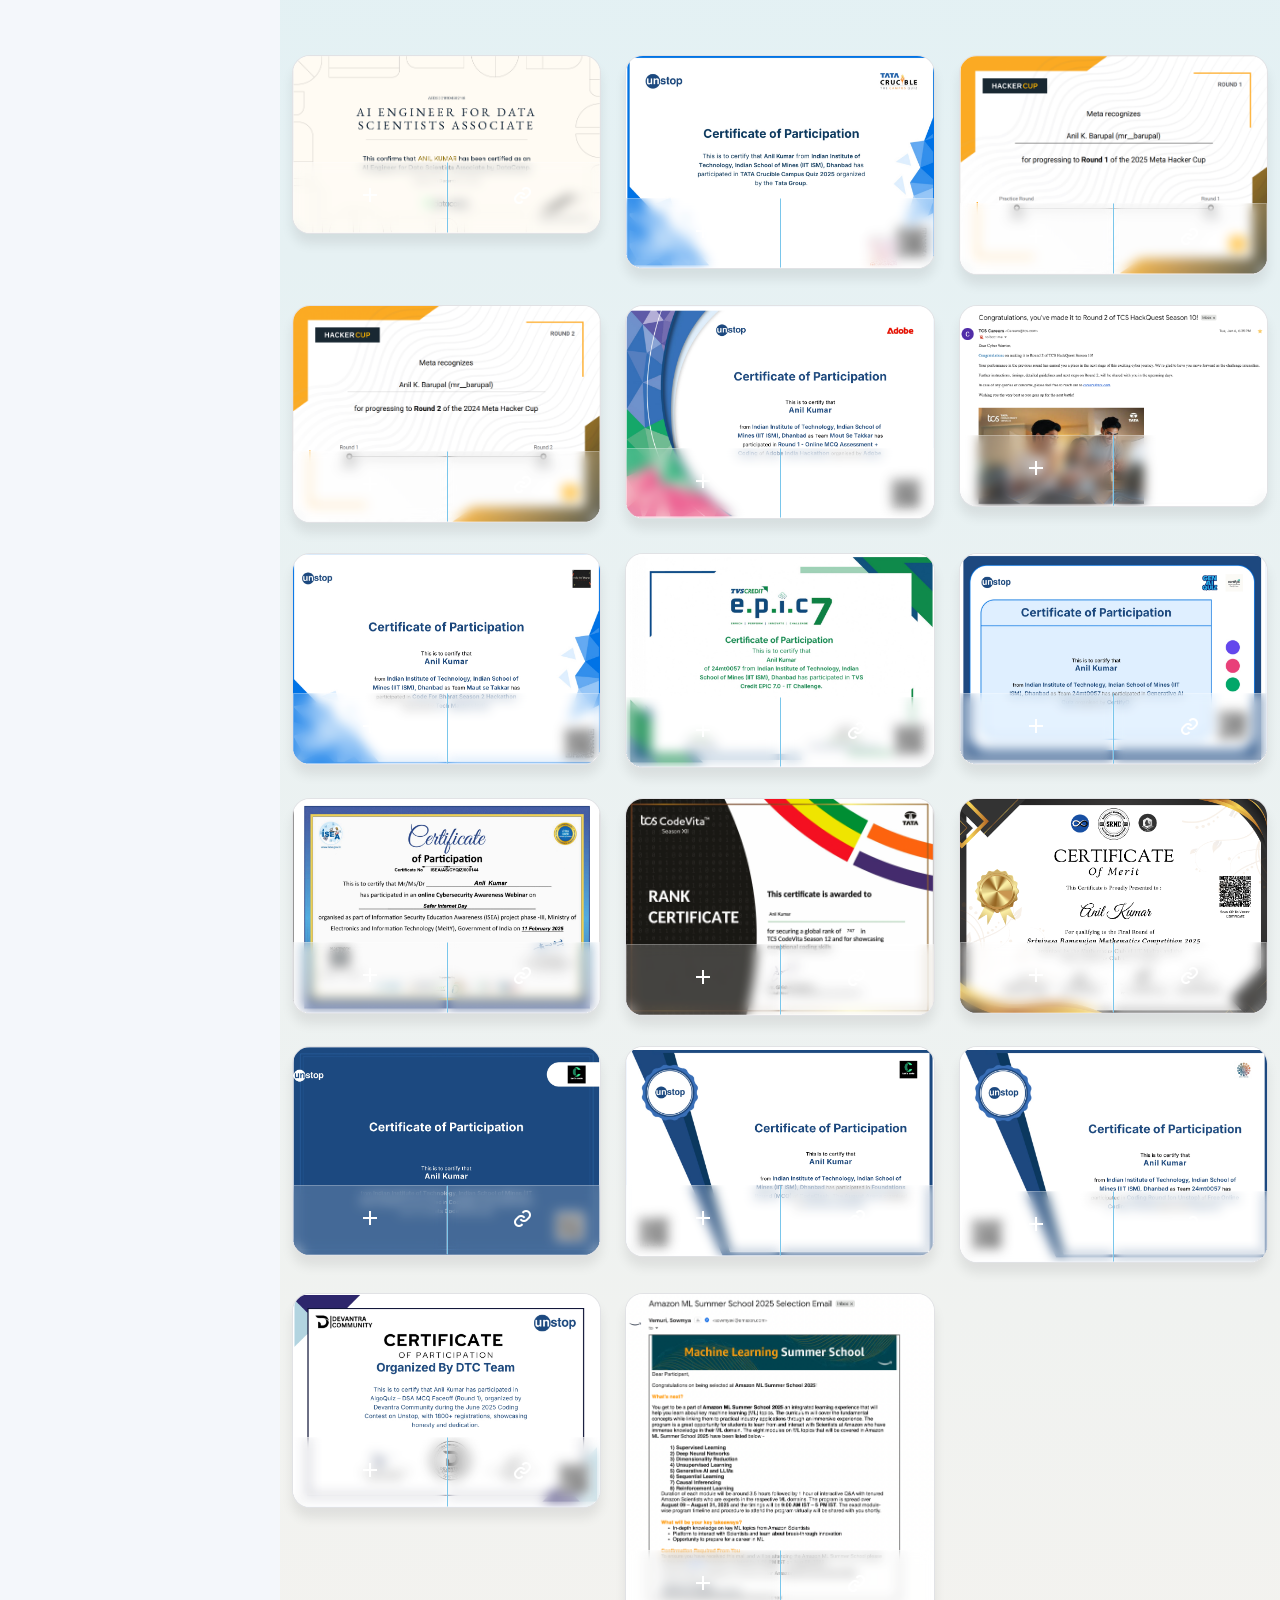
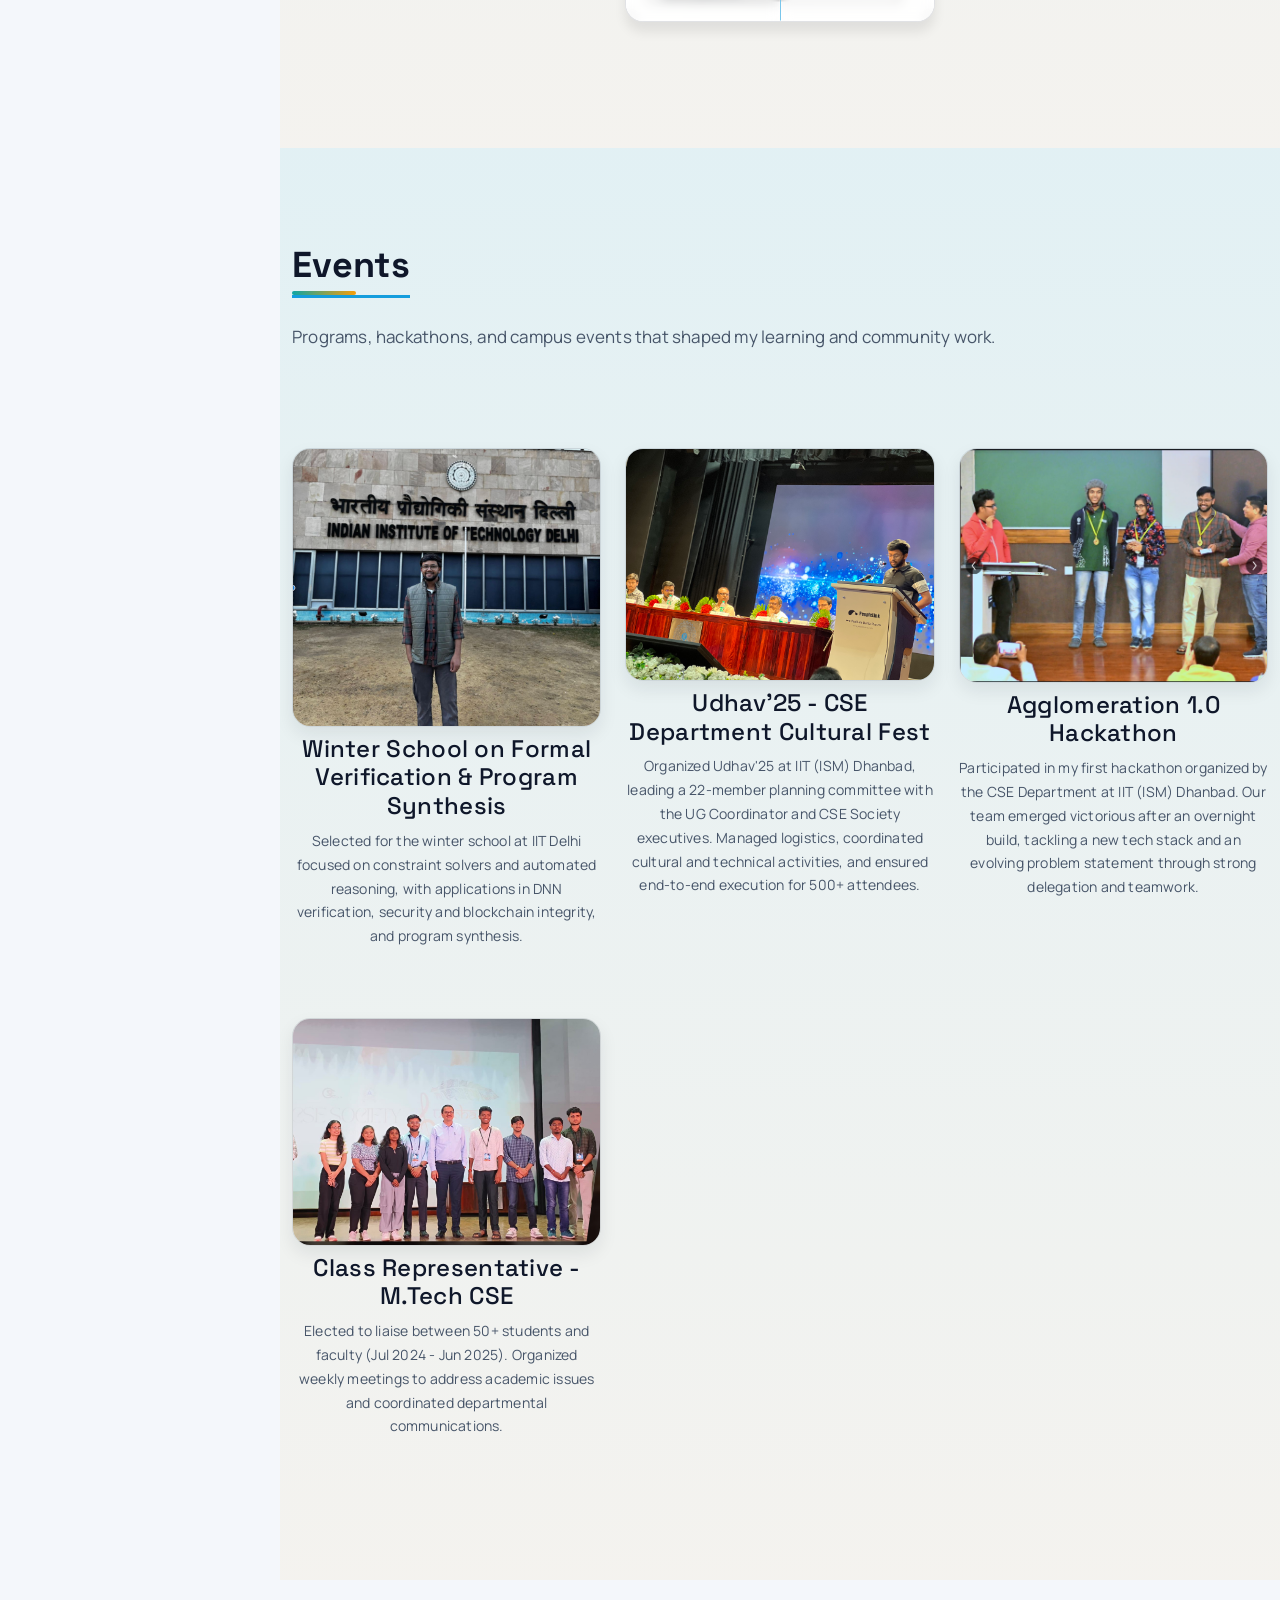
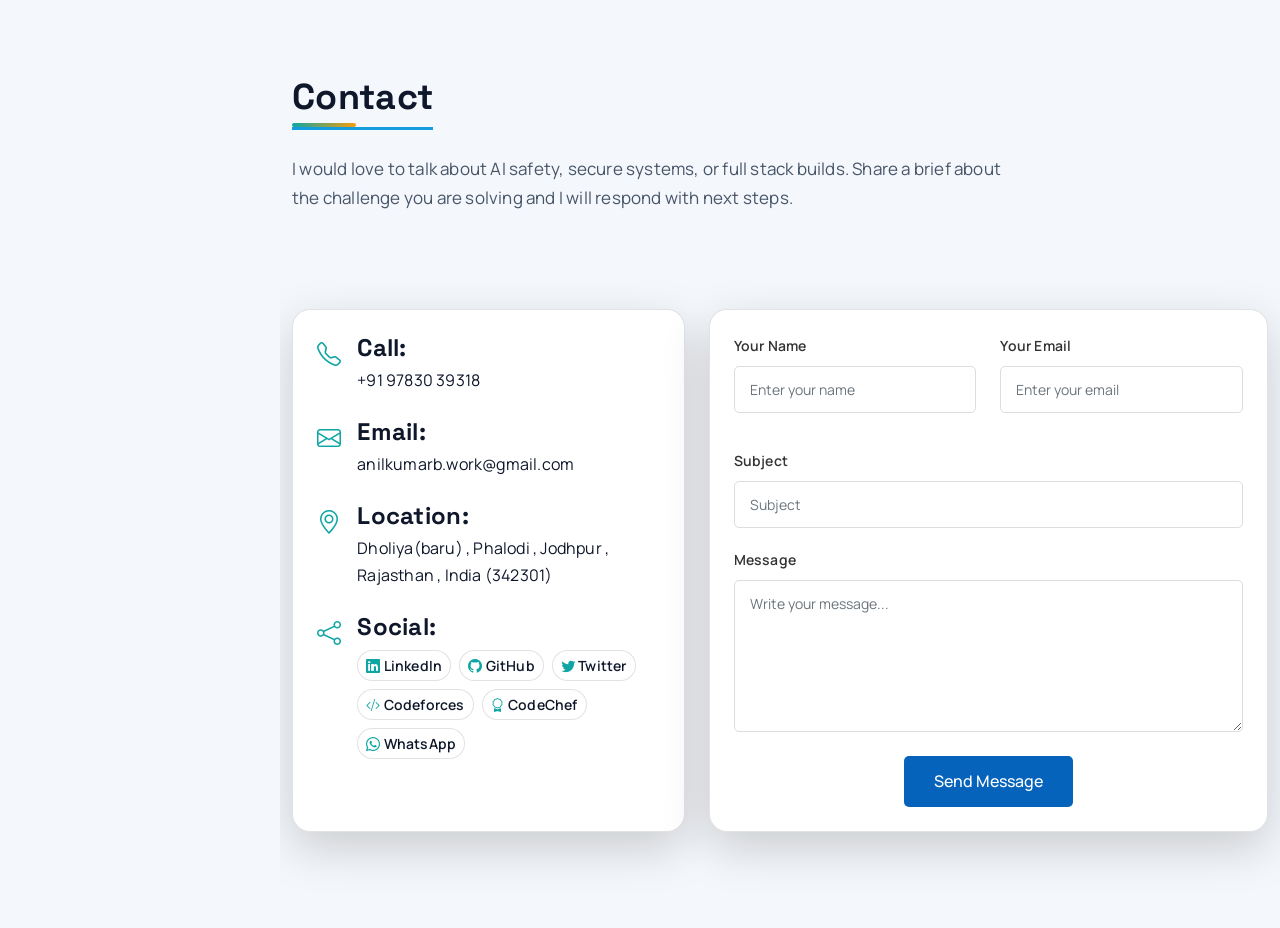
==== commit 33e36f49: "Fix Class Representative event image path" ====
--- a/index.html
+++ b/index.html
@@ -1423,12 +1423,12 @@
 
       <div class="col-lg-4 col-md-6 portfolio-item">
         <div class="portfolio-wrap">
-          <img src="assets/img/events/Class_Represntative_batch'26.jpg" class="img-fluid" alt="Class Representative">
-          <div class="portfolio-links">
-            <a href="assets/img/events/Class_Represntative_batch'26.jpg" data-gallery="eventsGallery" class="portfolio-lightbox"
+          <img src="assets/img/events/class-representative-batch-26.jpg" class="img-fluid" alt="Class Representative">
+          <div class="portfolio-links">
+            <a href="assets/img/events/class-representative-batch-26.jpg" data-gallery="eventsGallery" class="portfolio-lightbox"
               title="Class Representative - M.Tech CSE"><i class="bx bx-plus"></i></a>
 
-            <a href="assets/img/events/Class_Represntative_batch'26.jpg" target="_blank" rel="noopener noreferrer" title="View Proof">
+            <a href="assets/img/events/class-representative-batch-26.jpg" target="_blank" rel="noopener noreferrer" title="View Proof">
               <i class="bx bx-link"></i></a>
           </div>
         </div>
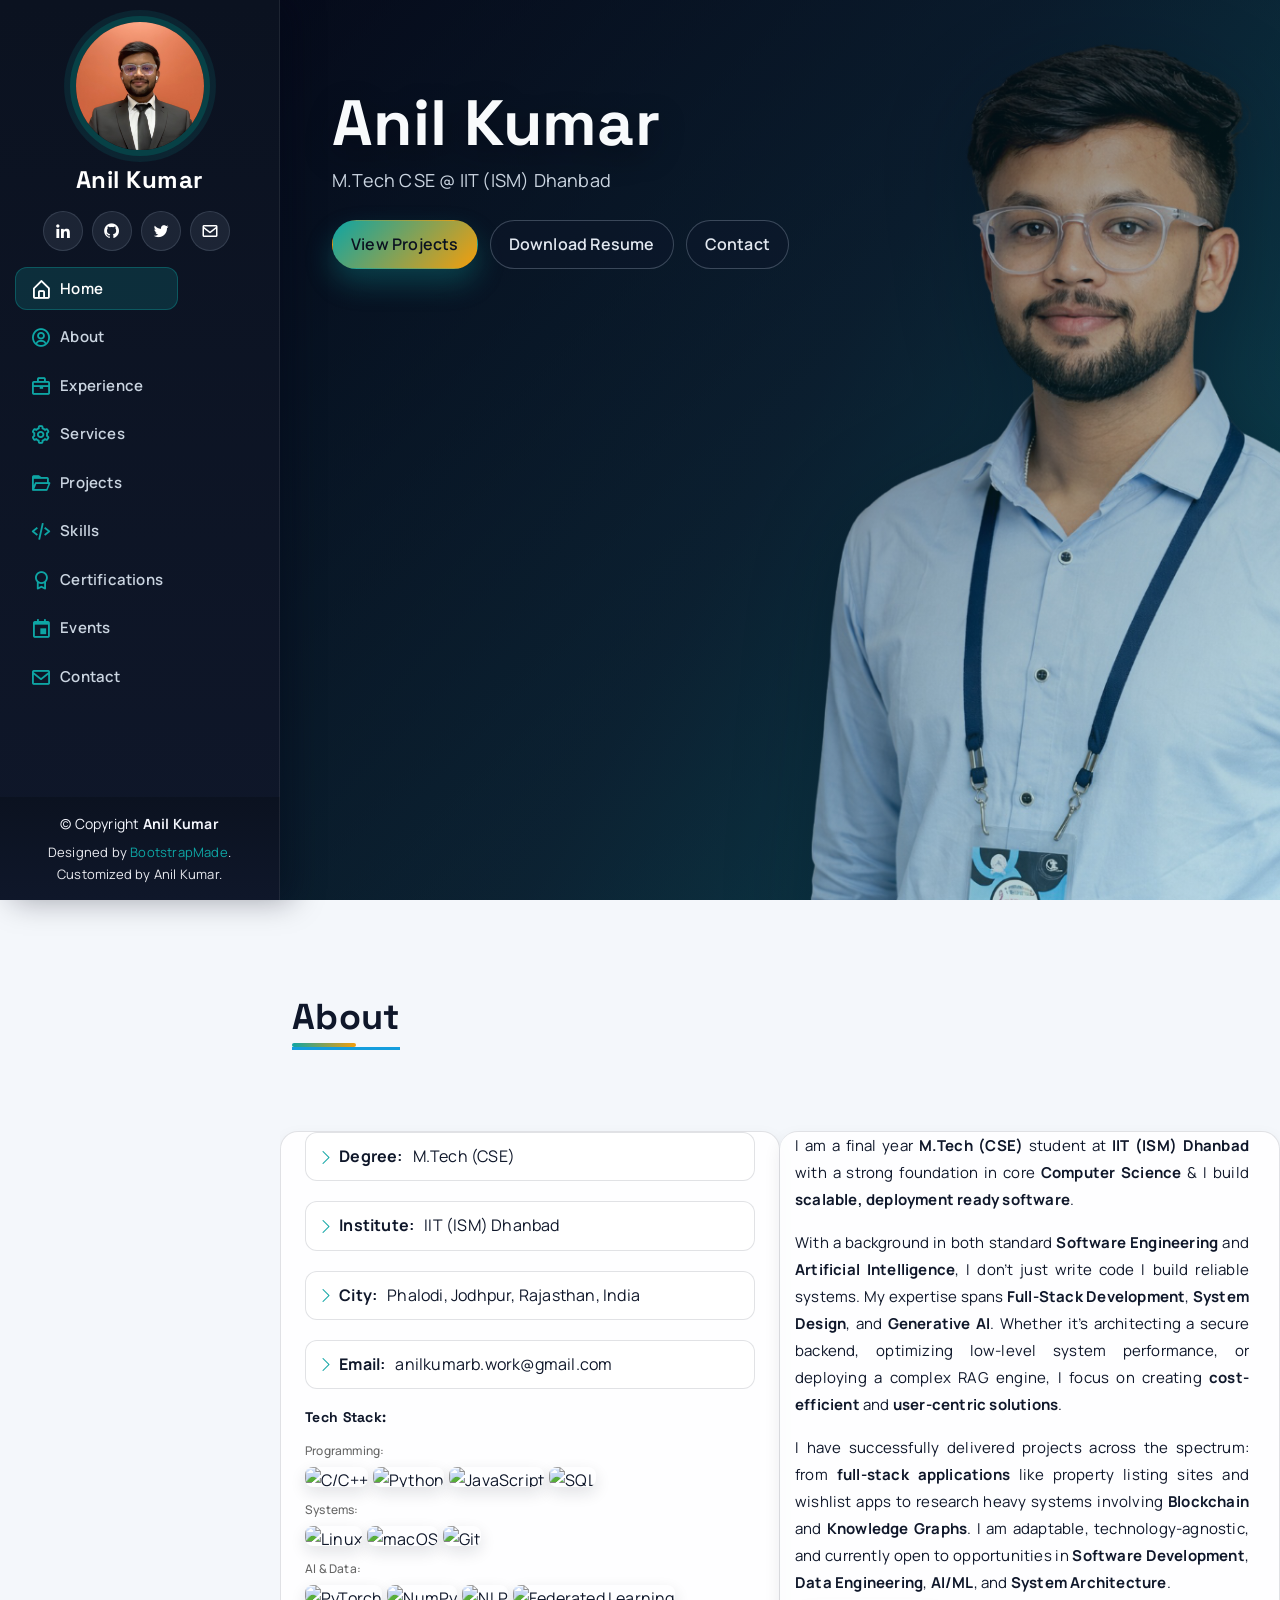
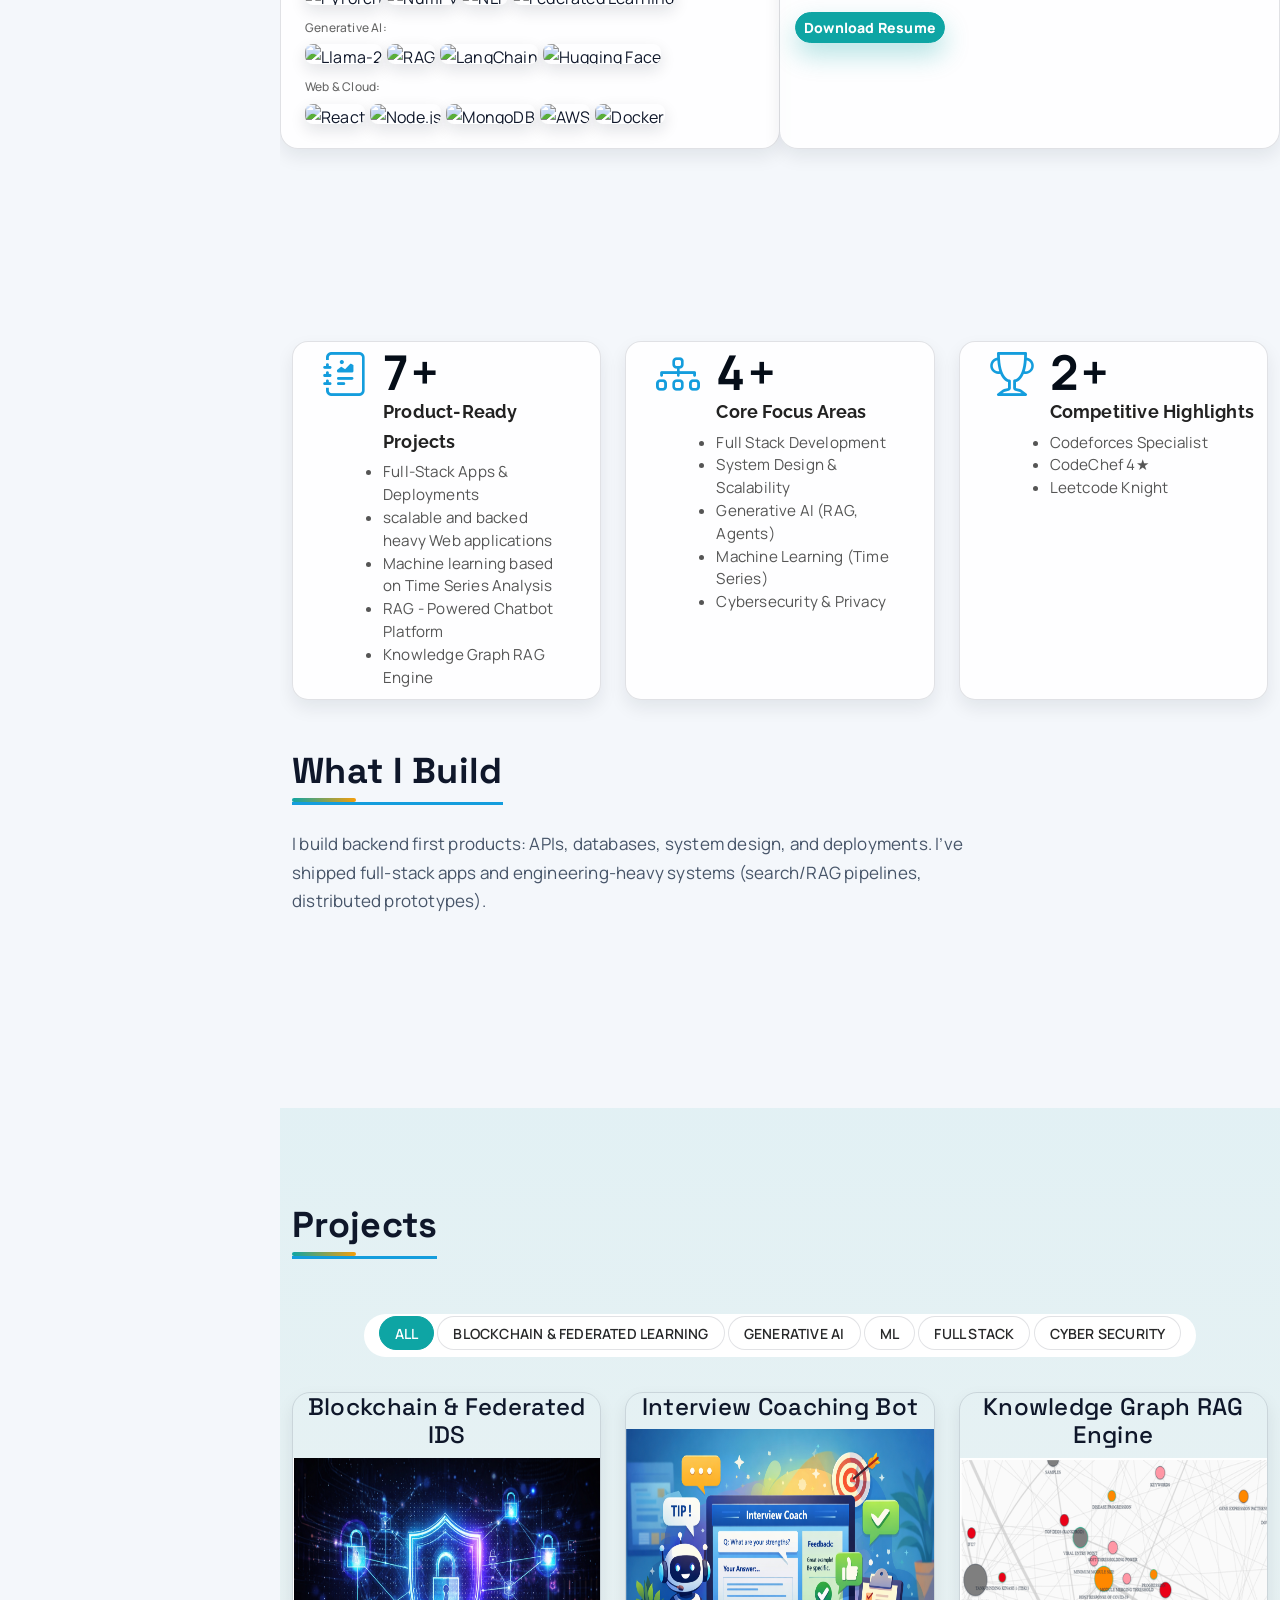
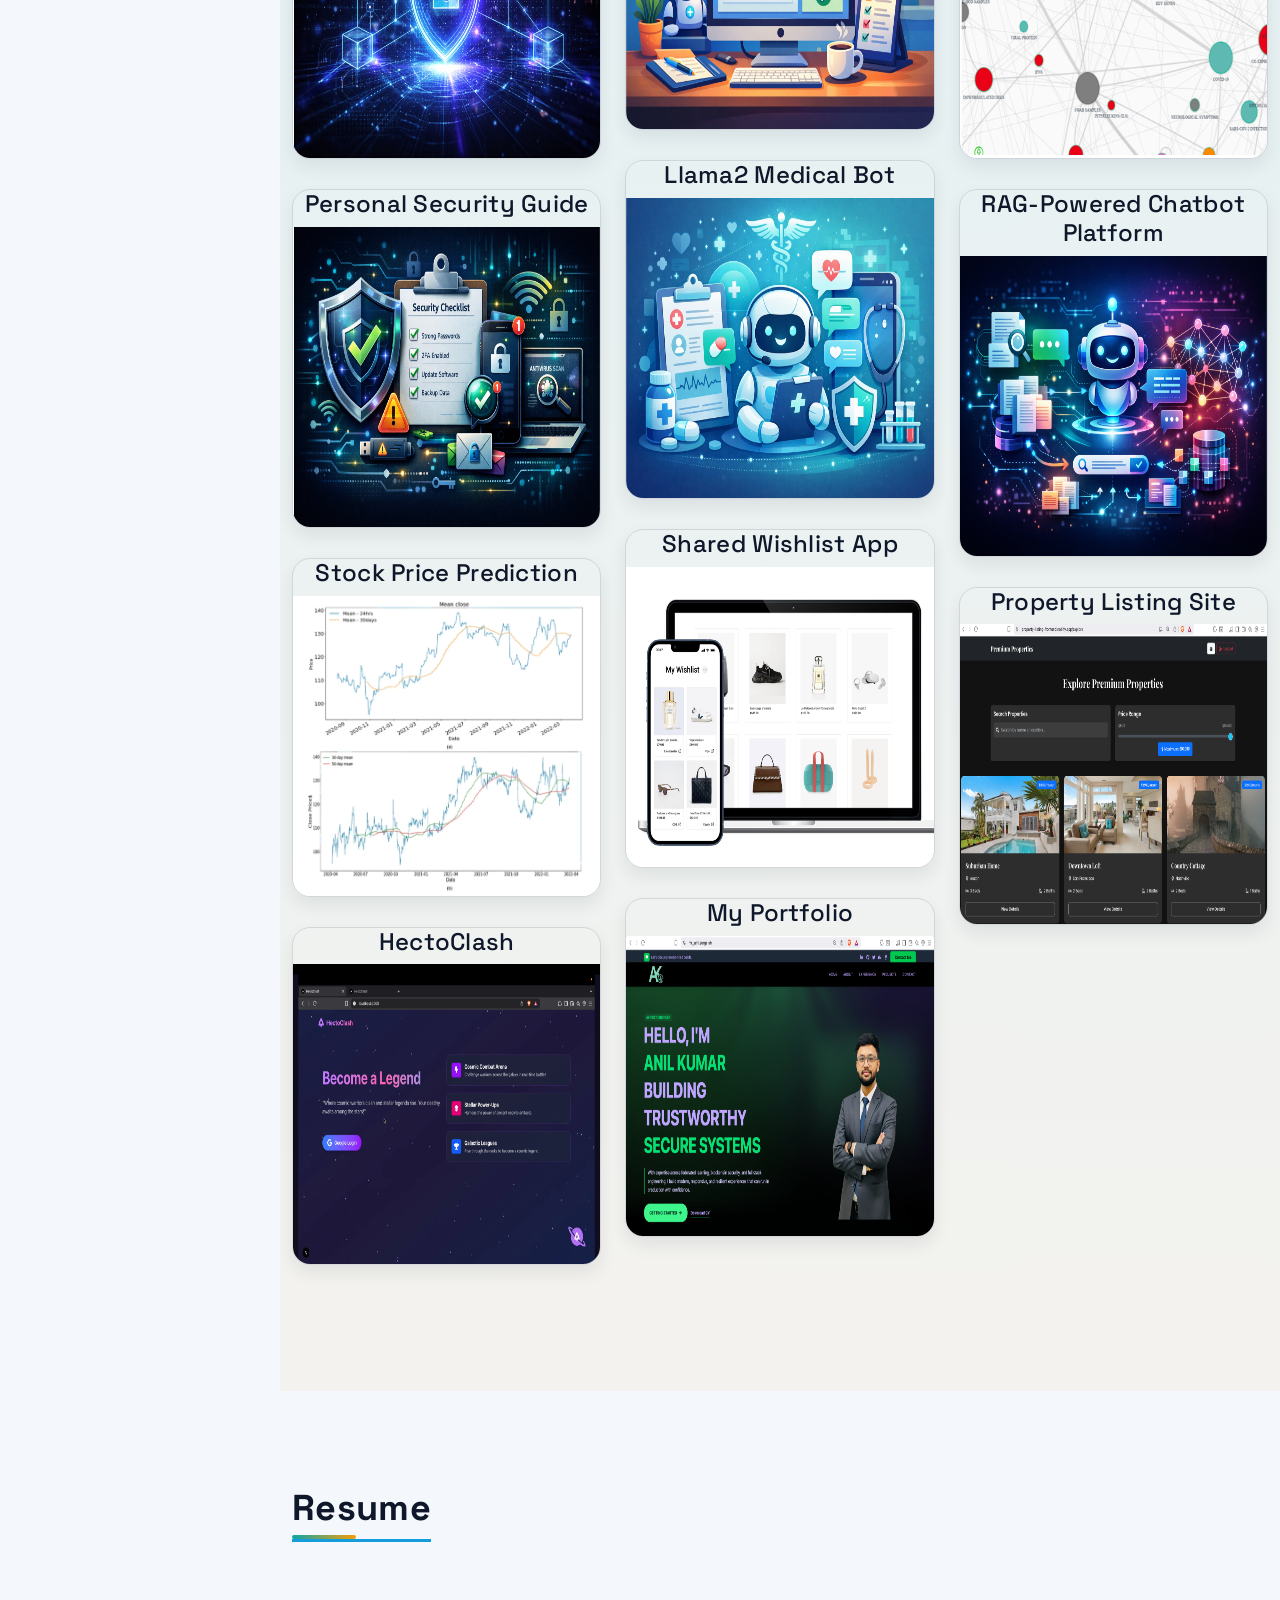
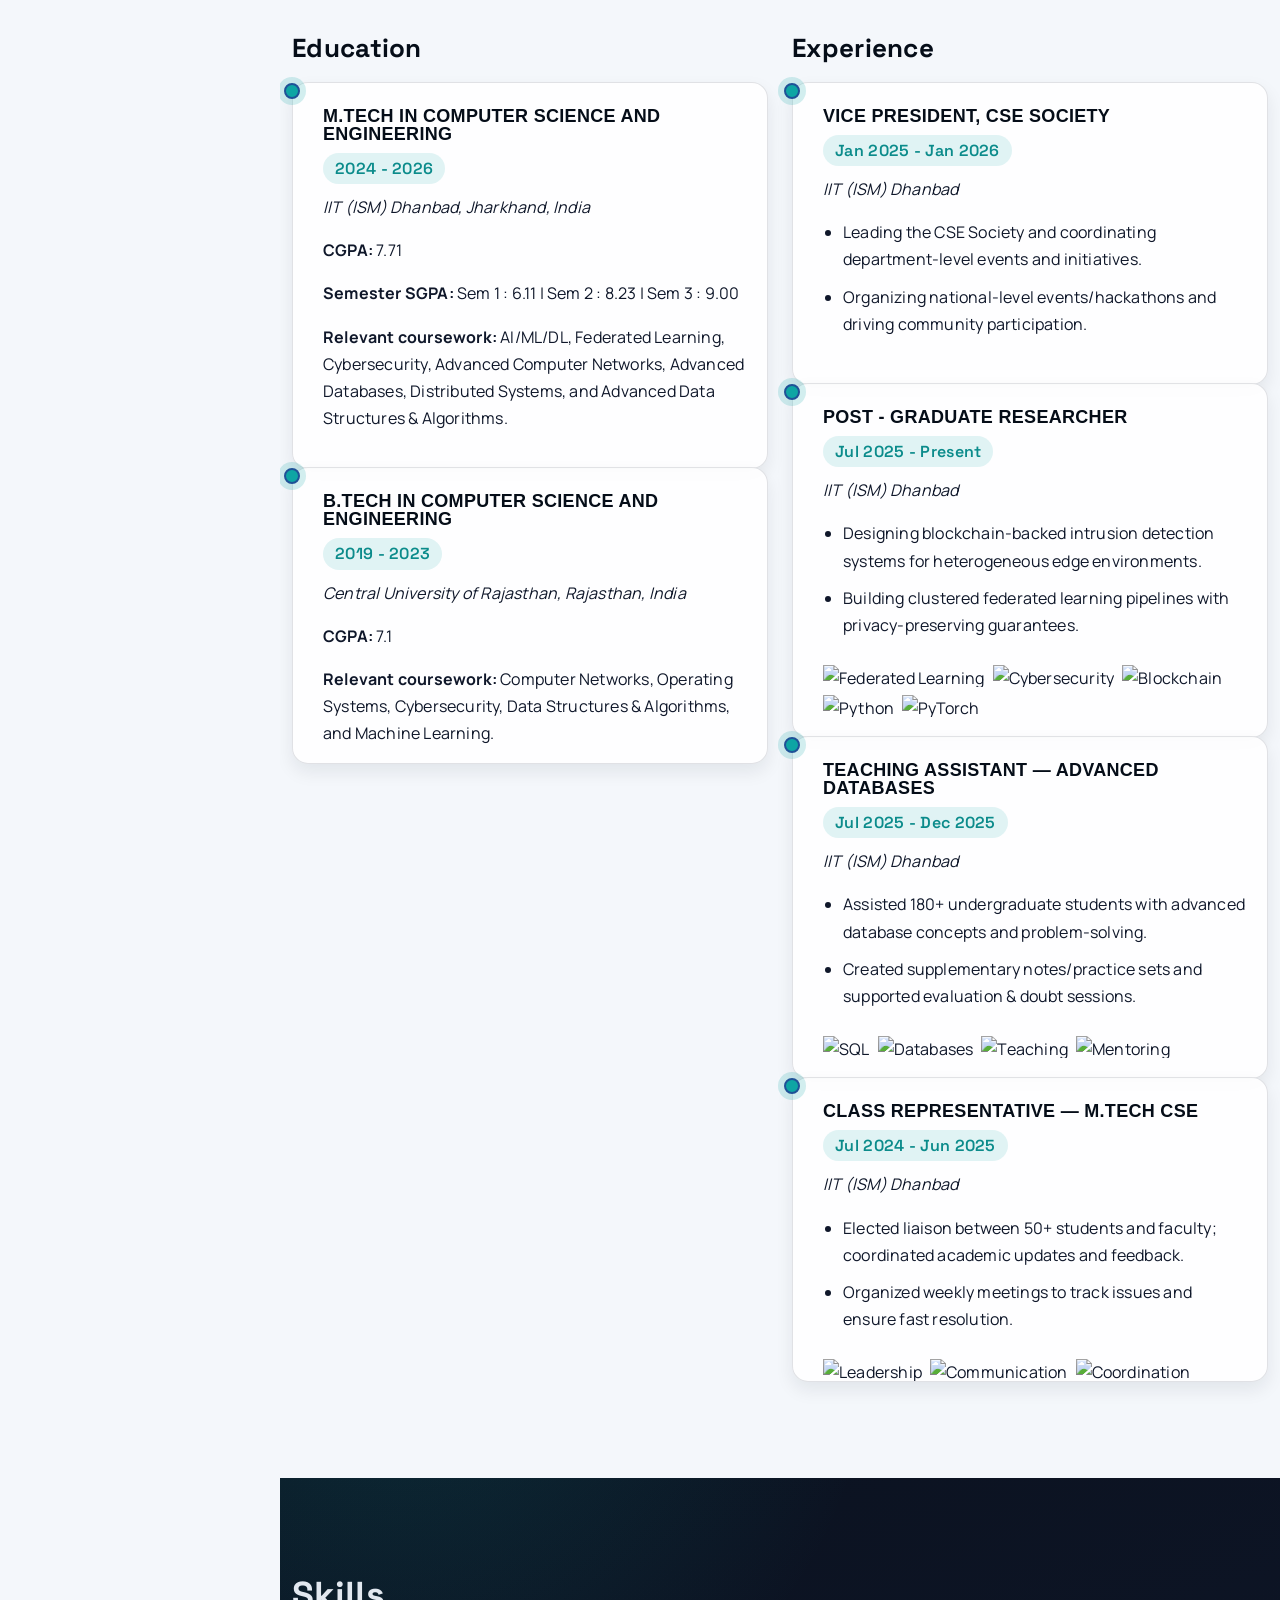
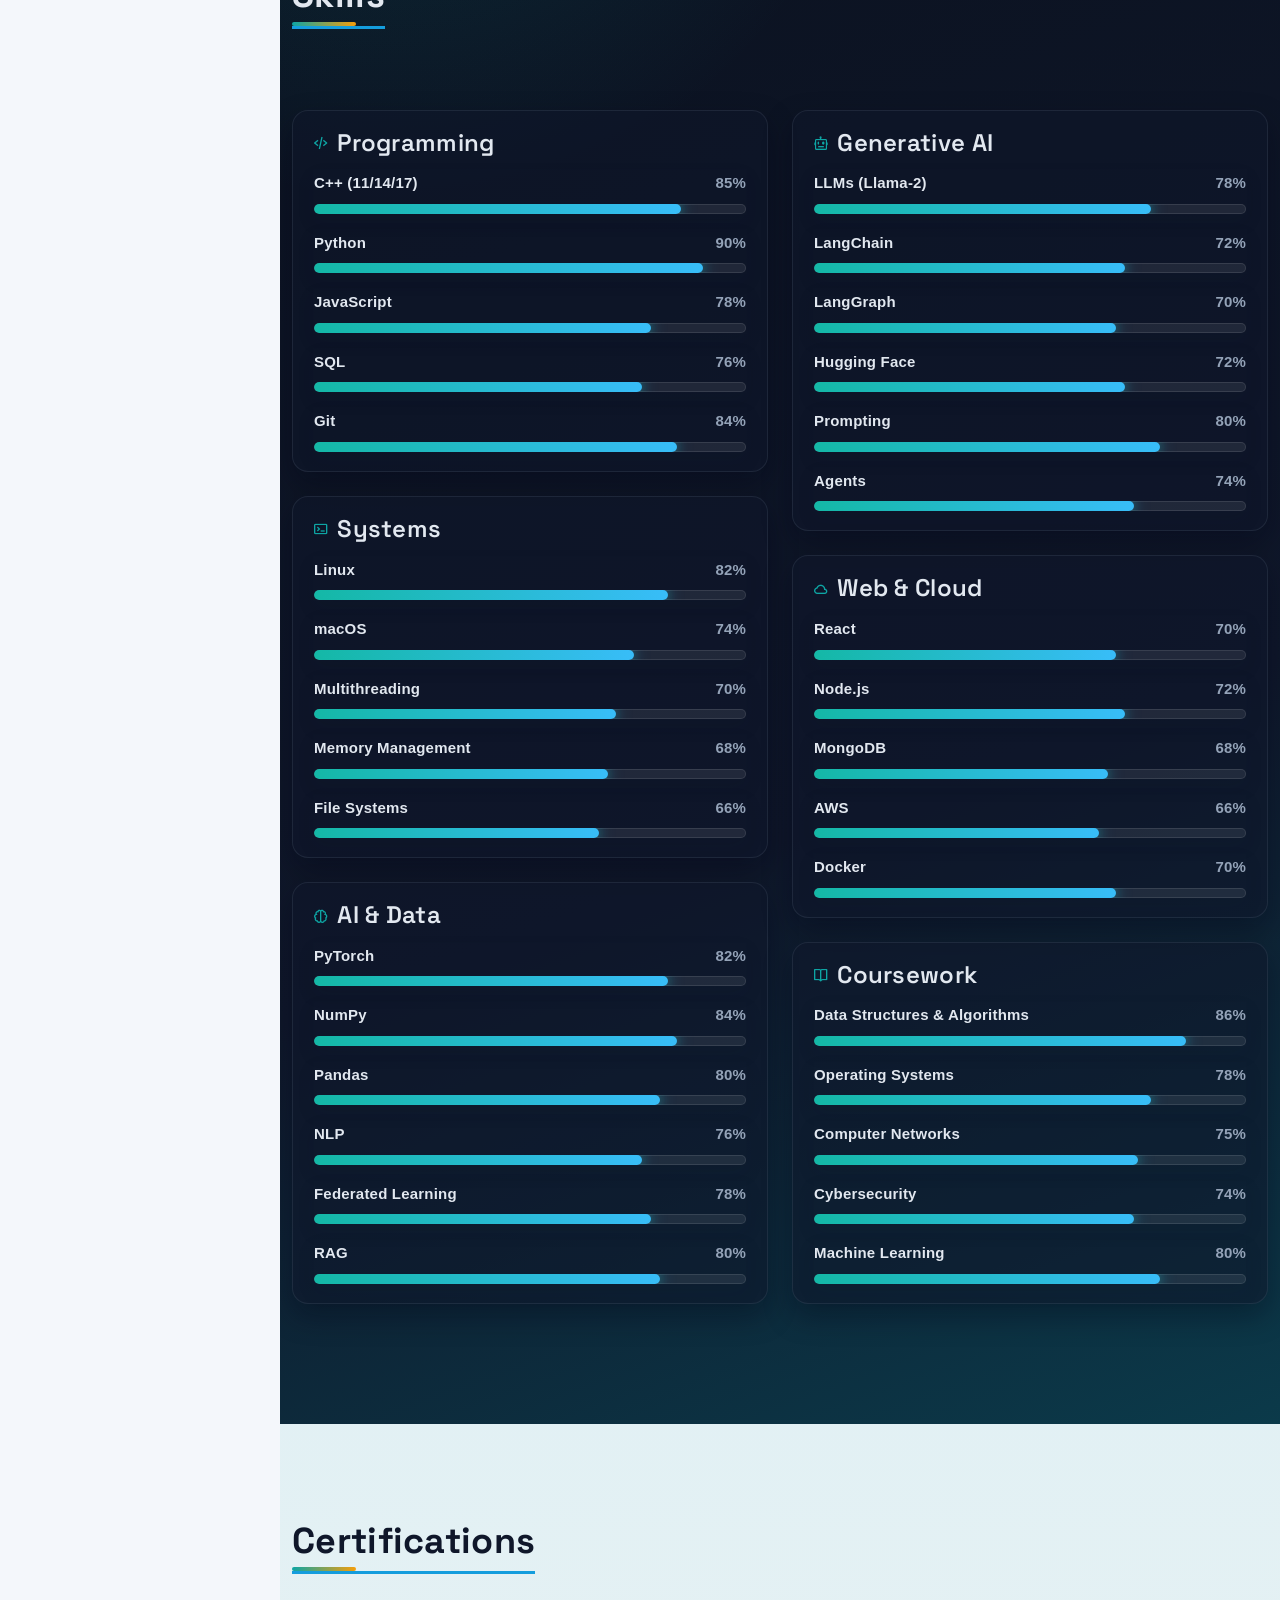
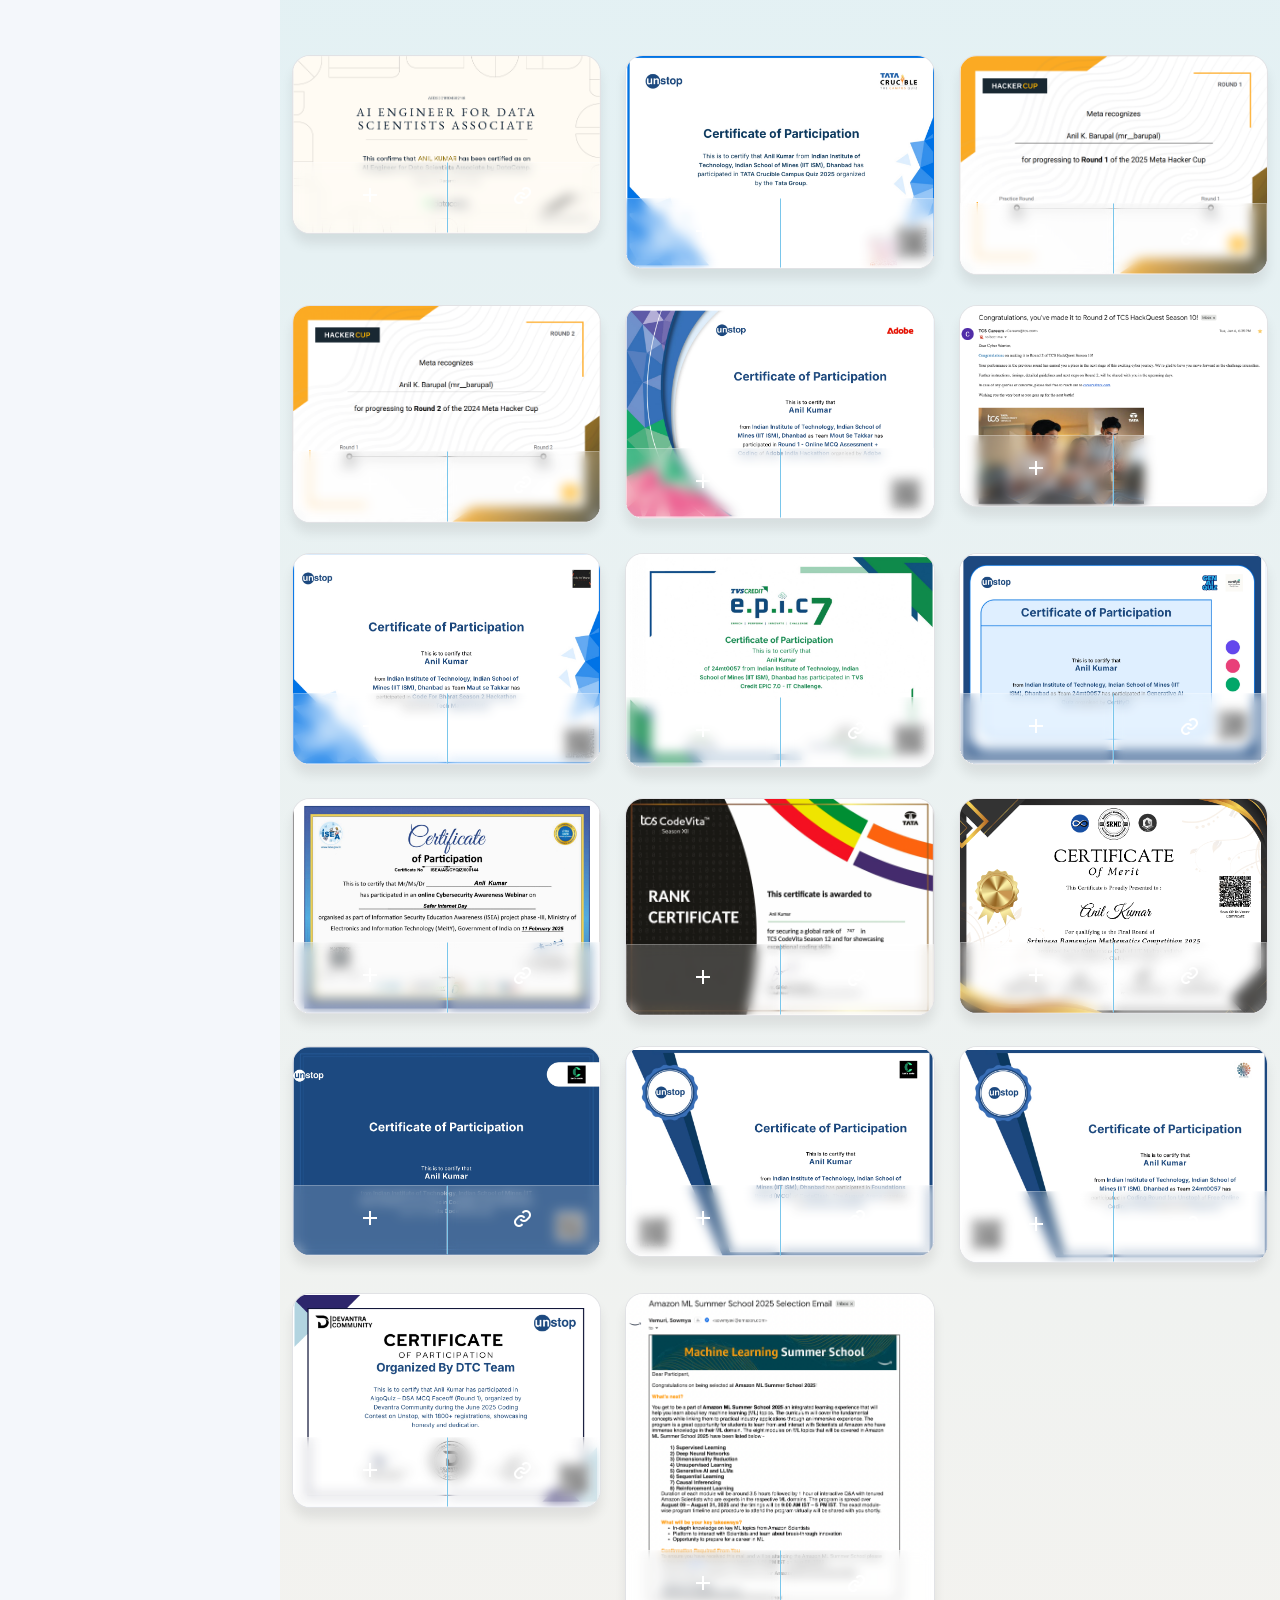
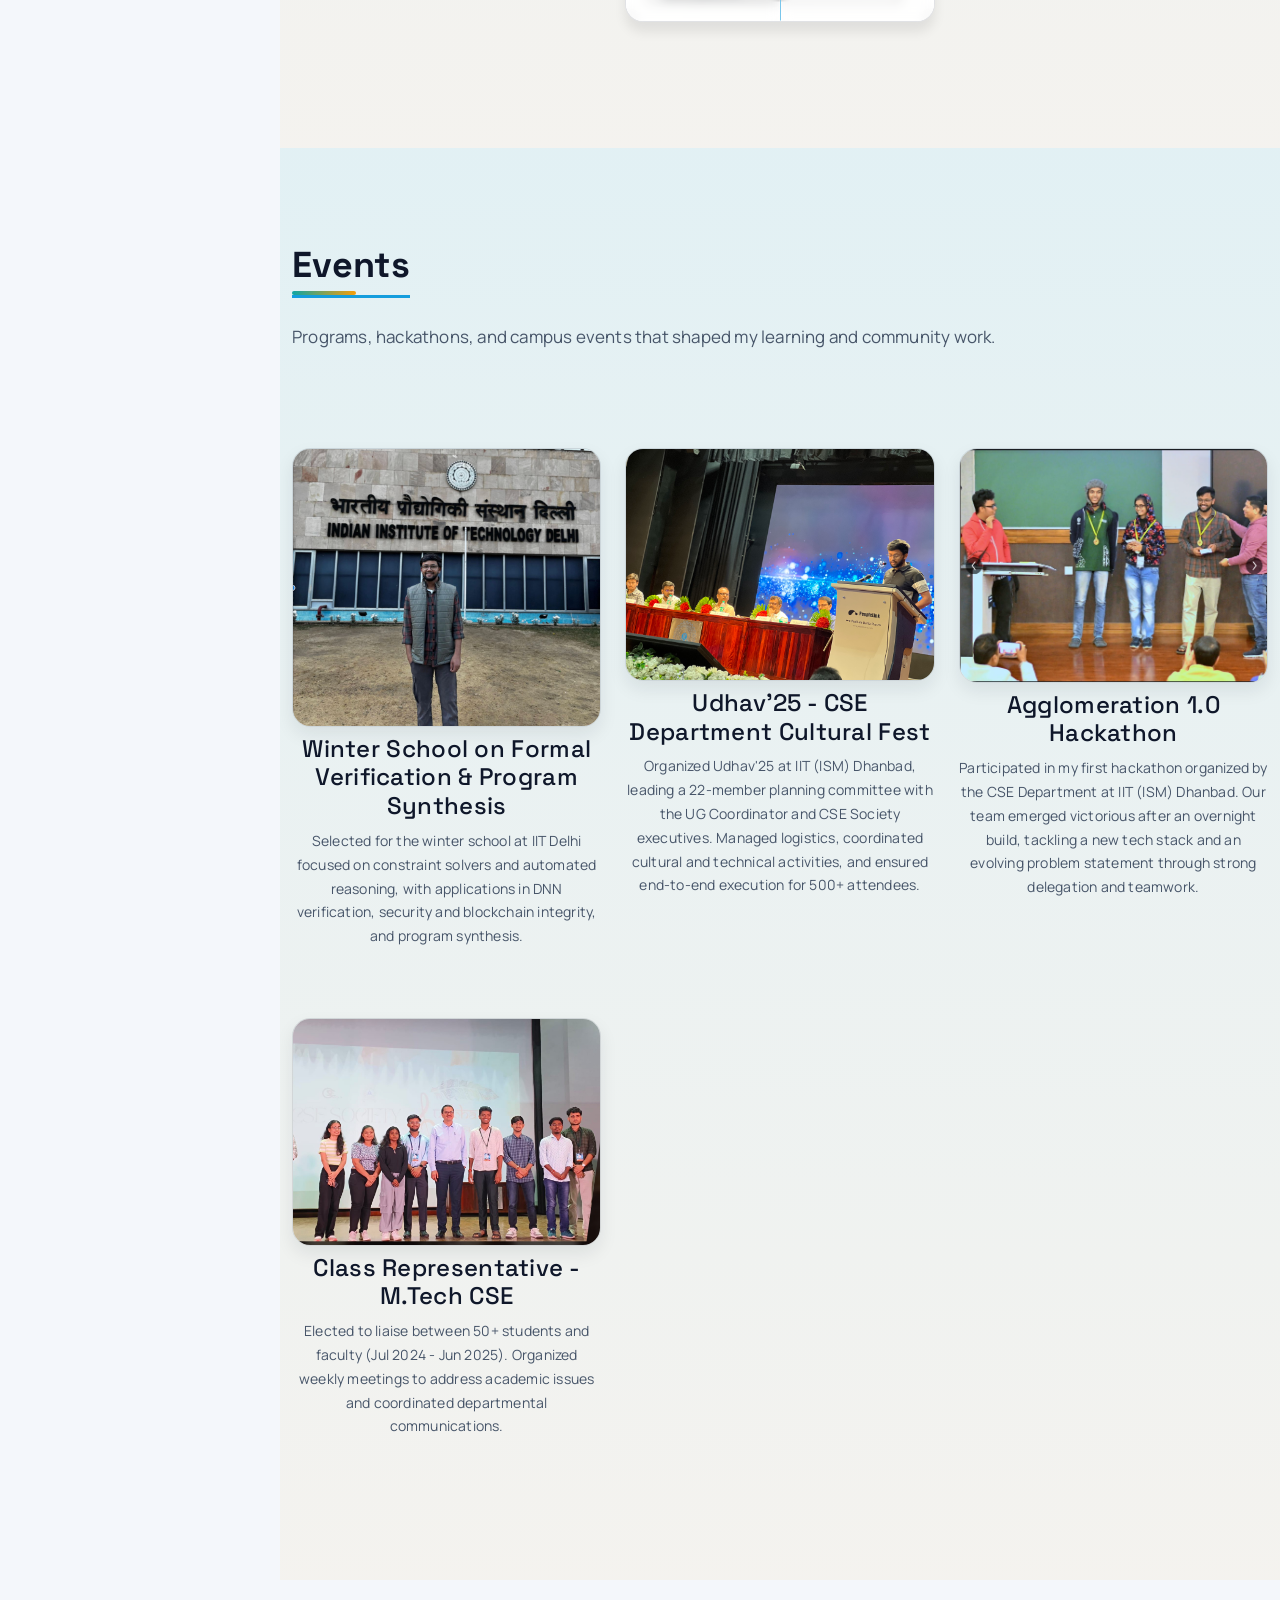
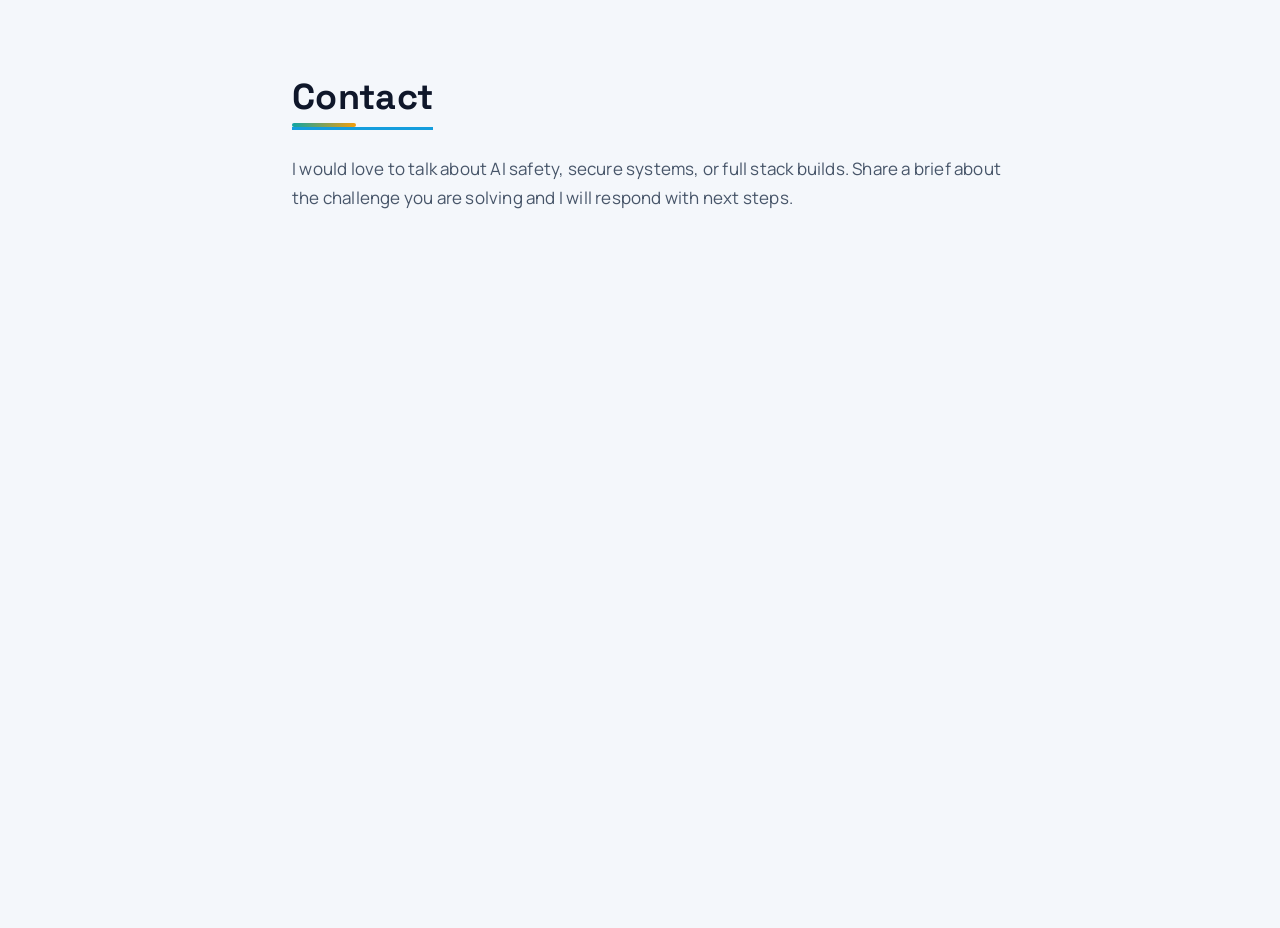
==== commit 3b0c9322: "Improve sidebar profile photo clarity" ====
--- a/index.html
+++ b/index.html
@@ -40,7 +40,7 @@
     <div class="d-flex flex-column">
 
       <div class="profile">
-        <img src="assets/img/ai3.png" alt="Anil Kumar" class="img-fluid rounded-circle">
+        <img src="assets/img/profile-photo.jpg?v=1" alt="Anil Kumar" class="img-fluid rounded-circle">
         <h1 class="text-light"><a href="index.html">Anil Kumar</a></h1>
         <div class="social-links mt-3 text-center">
           <a href="https://www.linkedin.com/in/anil-kumar-0342711b4/" class="linkedin"><i class="bx bxl-linkedin"></i></a>
--- a/assets/css/style.css
+++ b/assets/css/style.css
@@ -99,7 +99,7 @@
   height: 140px;
   border: 6px solid #2c2f3f;
   border-radius: 50%;
-  object-fit: contain;
+  object-fit: cover;
   object-position: center;
   background: #040b14;
   box-shadow: 0 0 0 6px #151826;
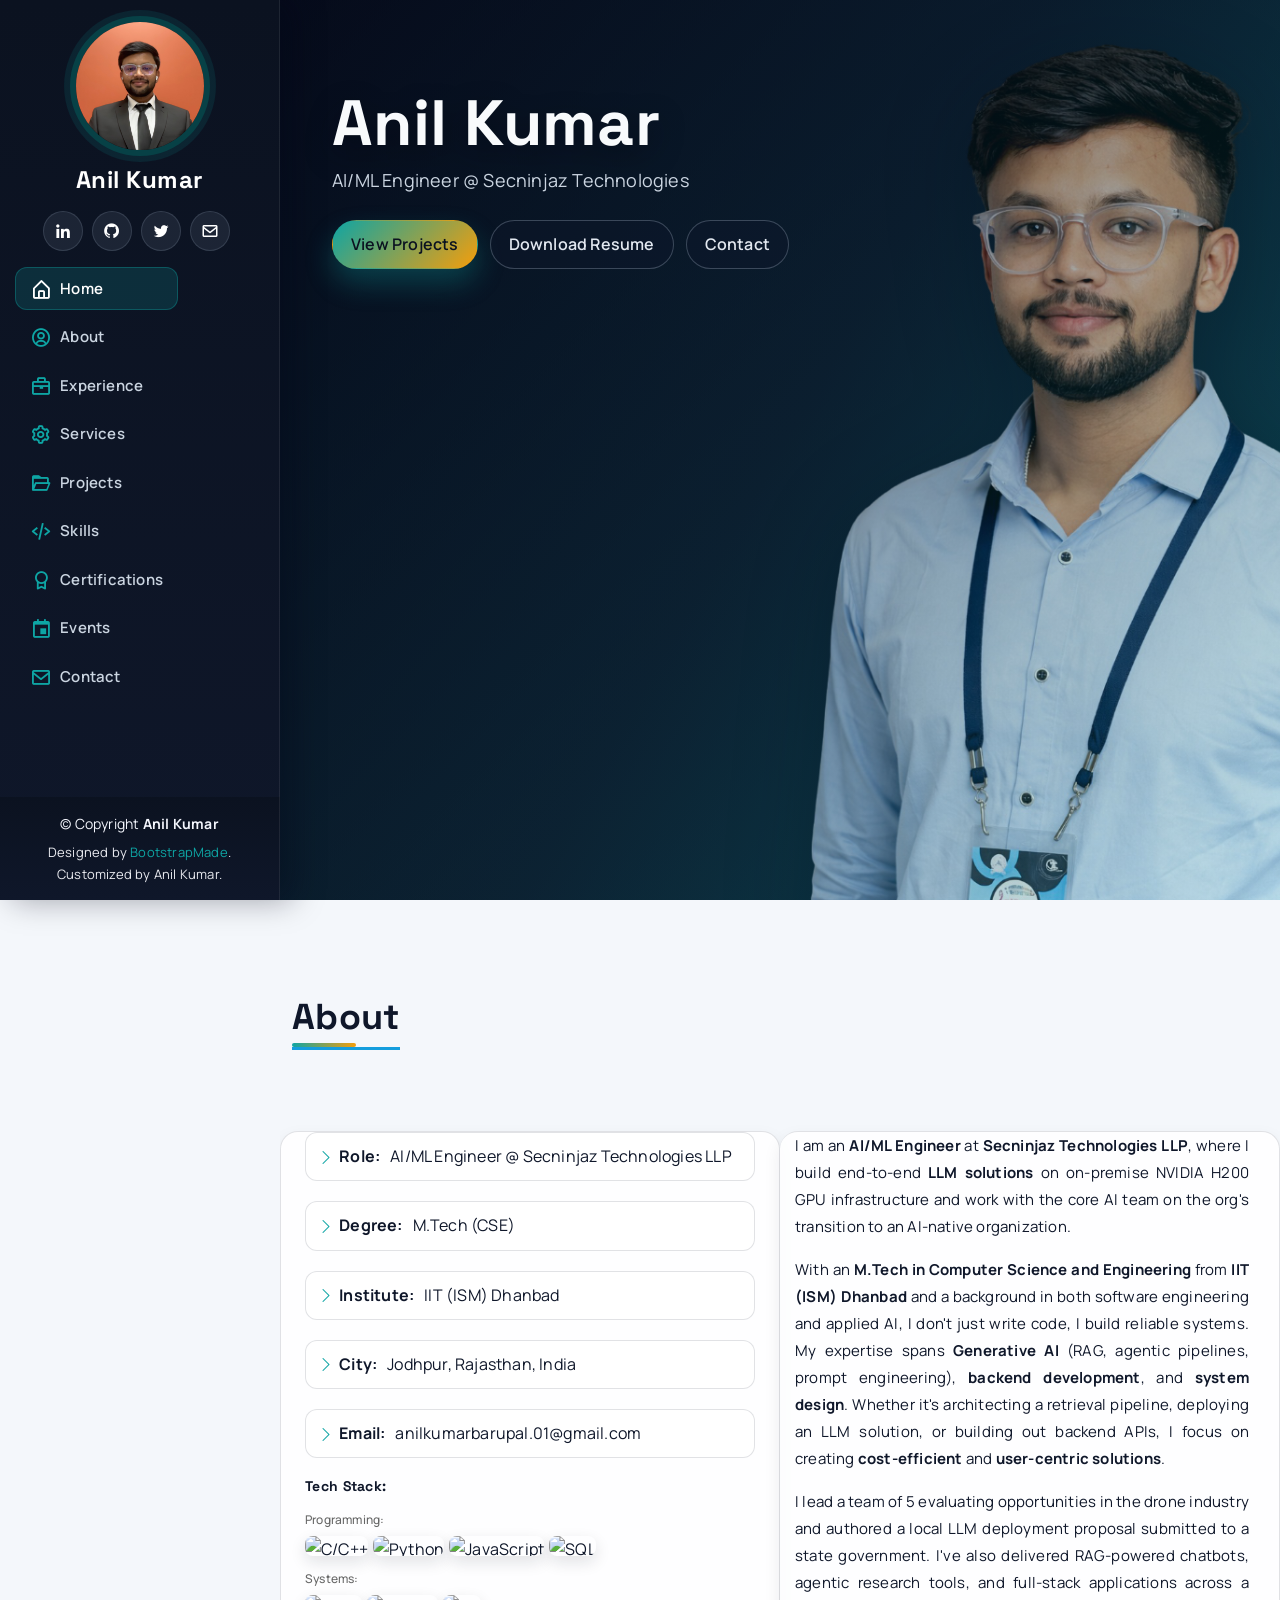
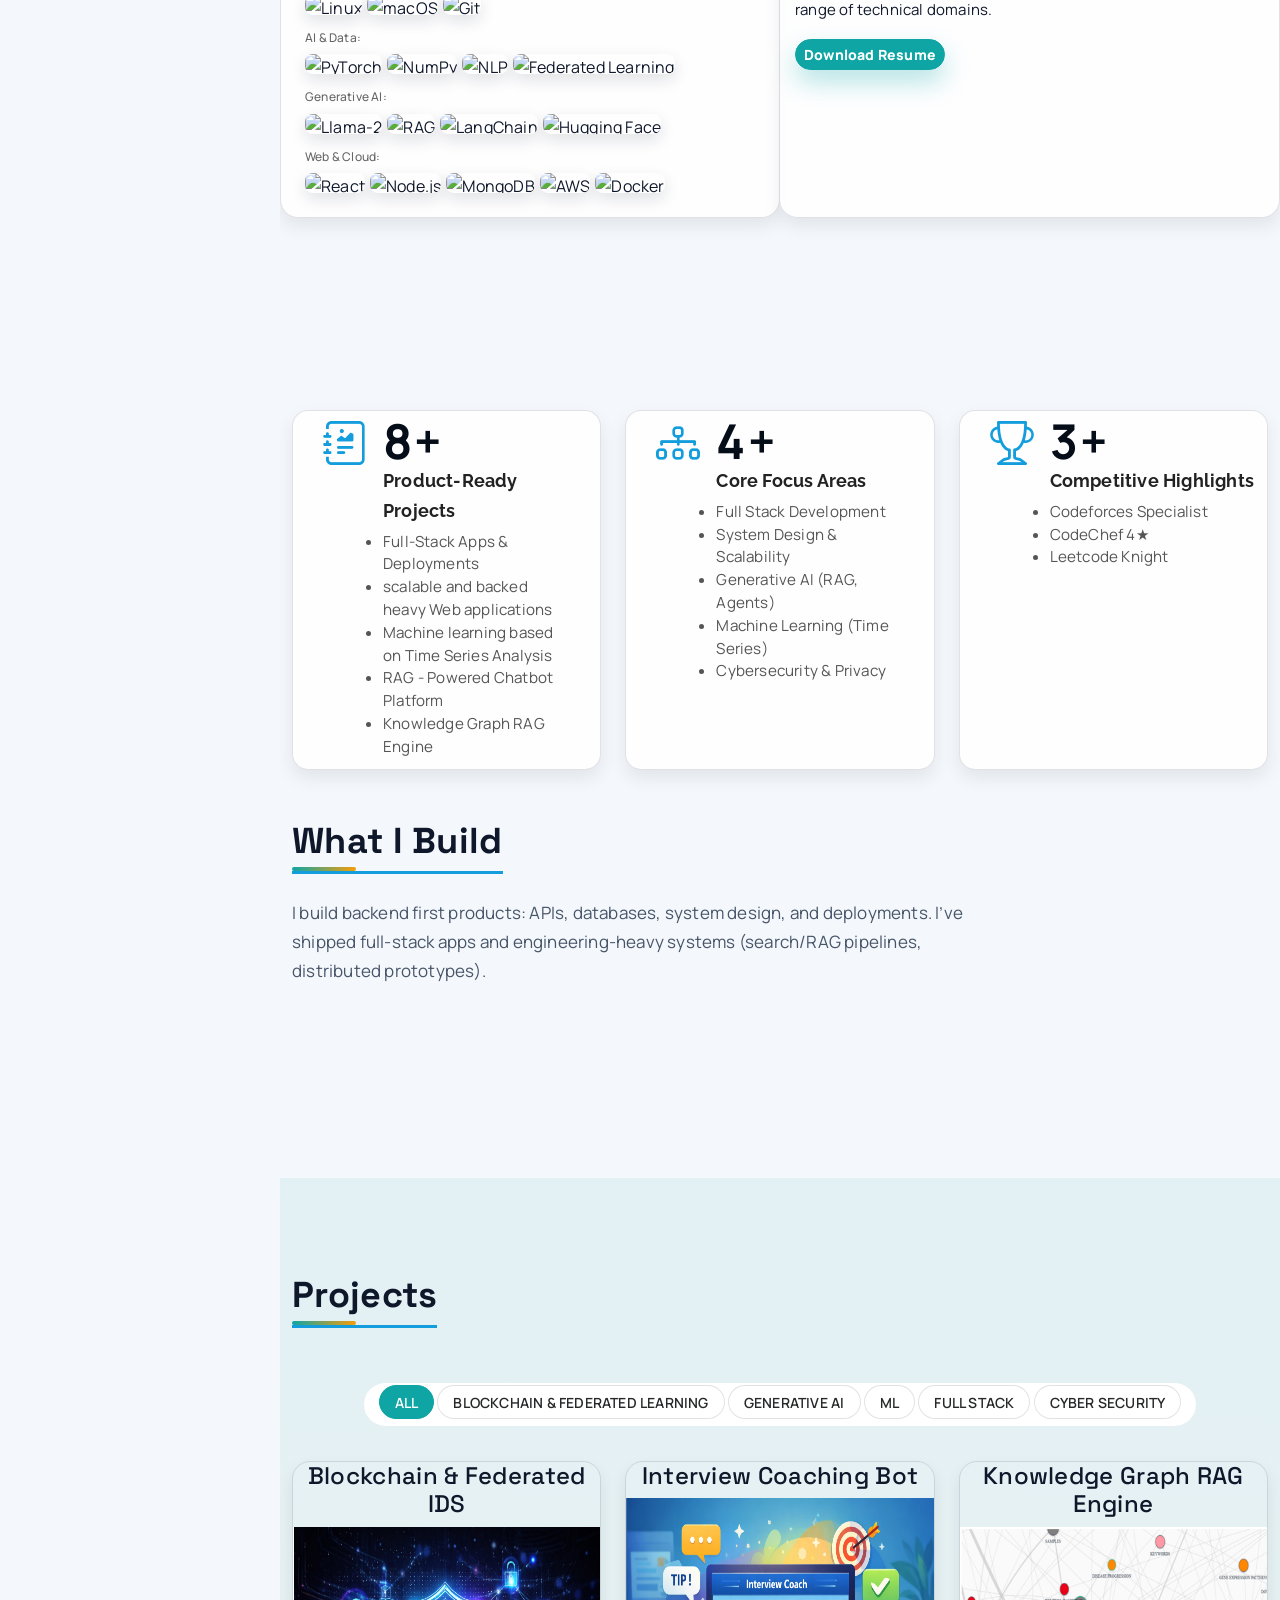
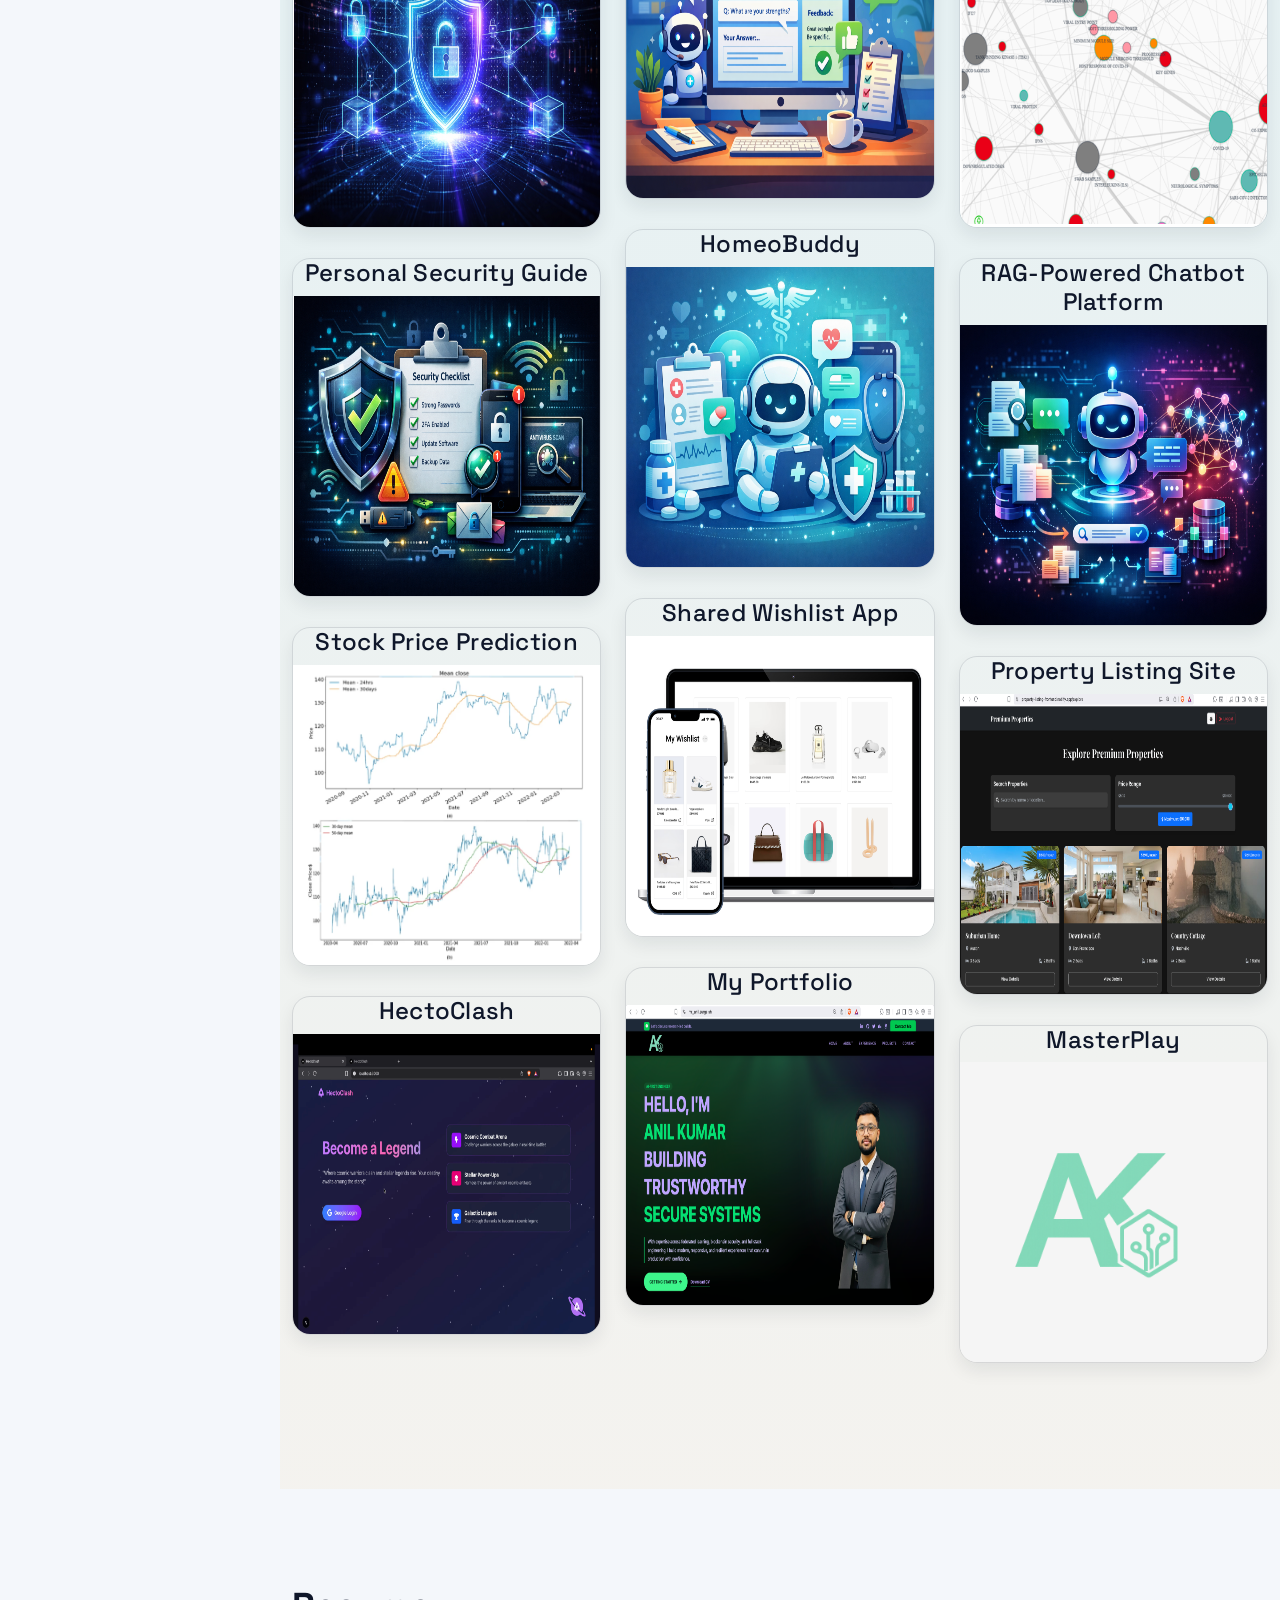
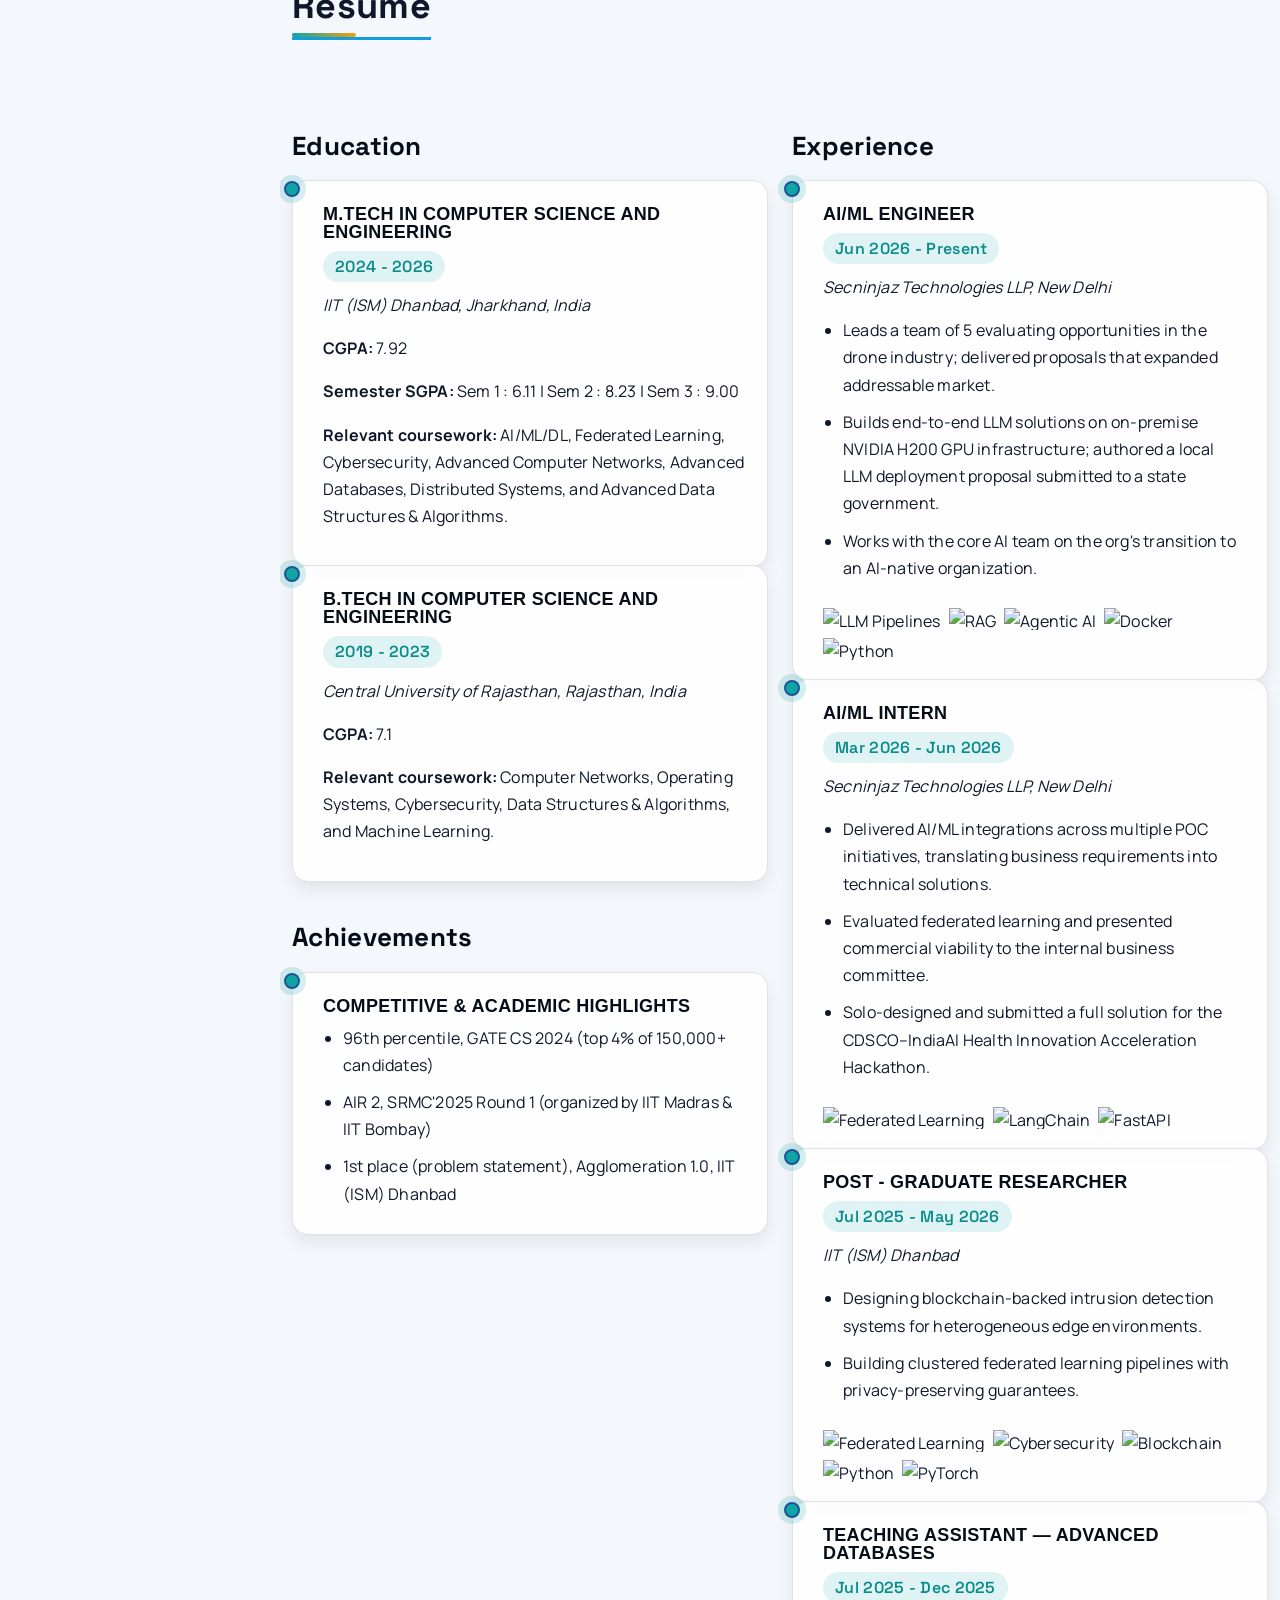
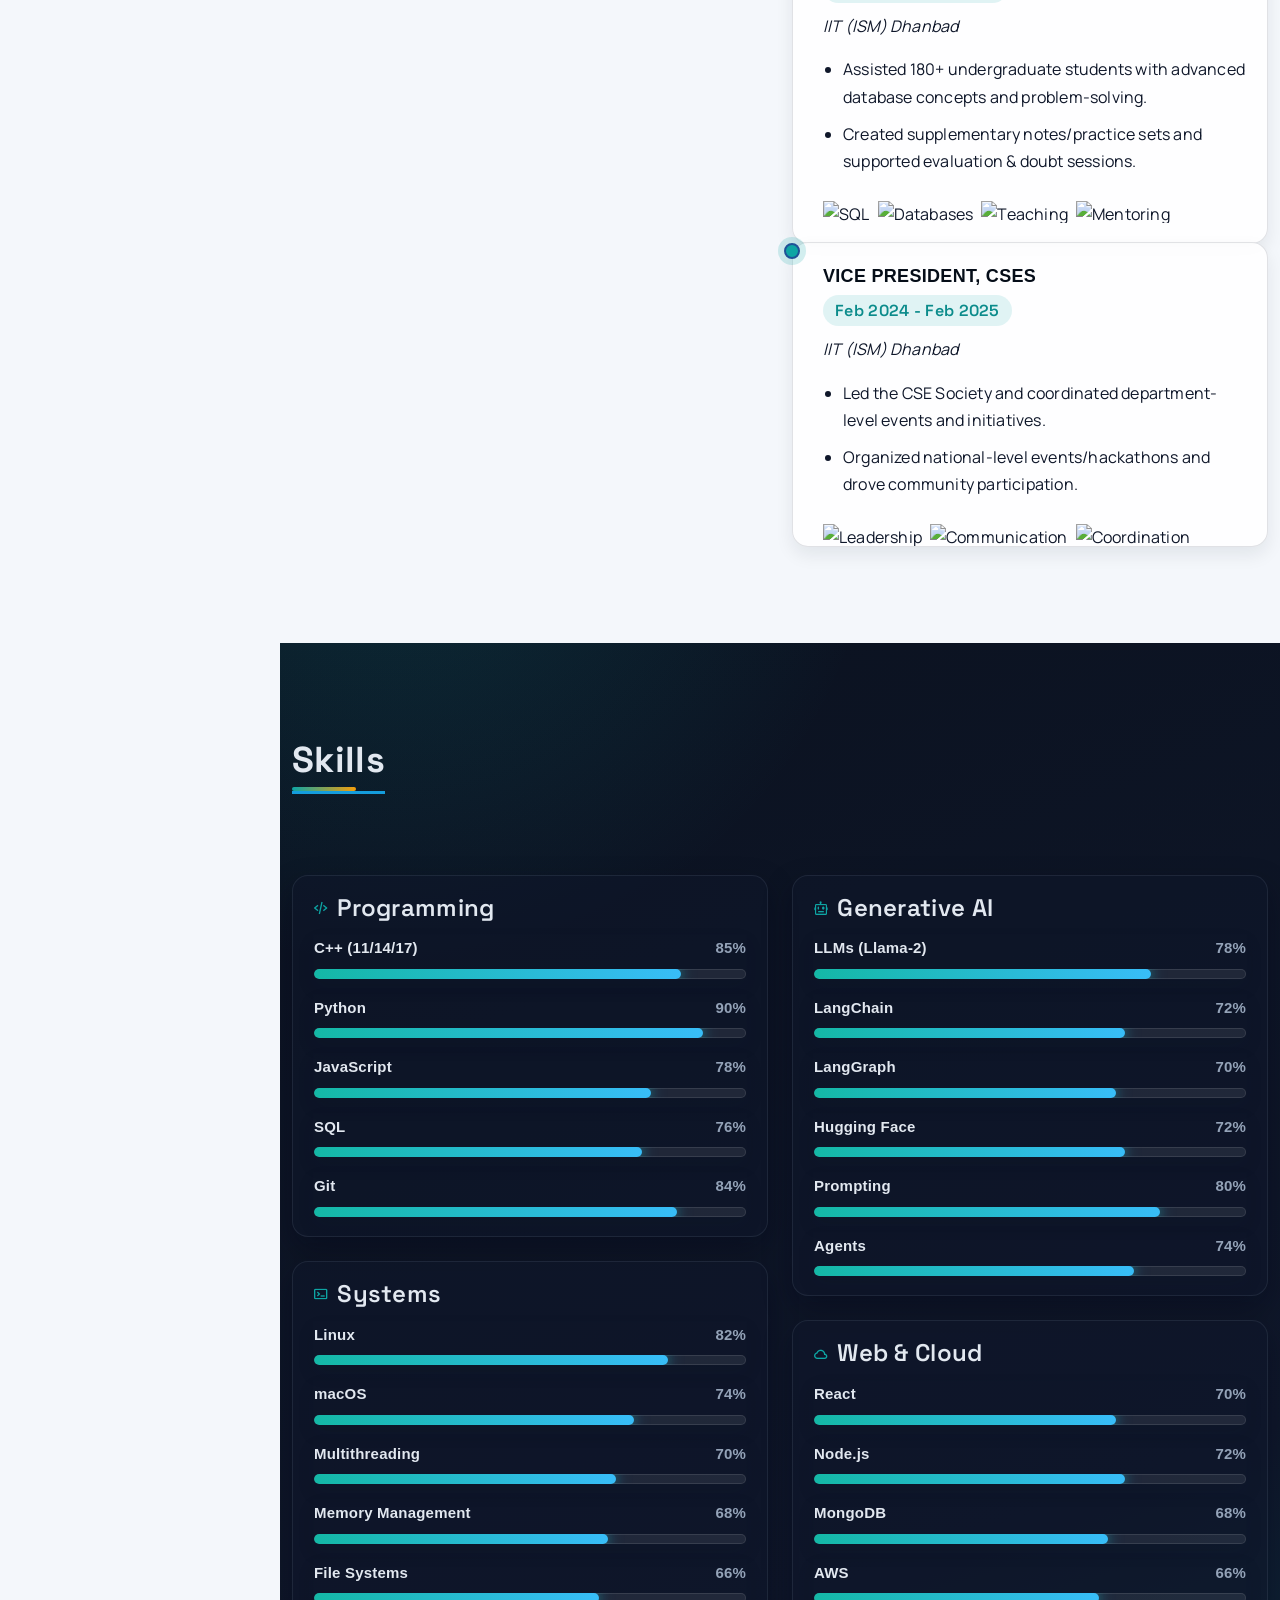
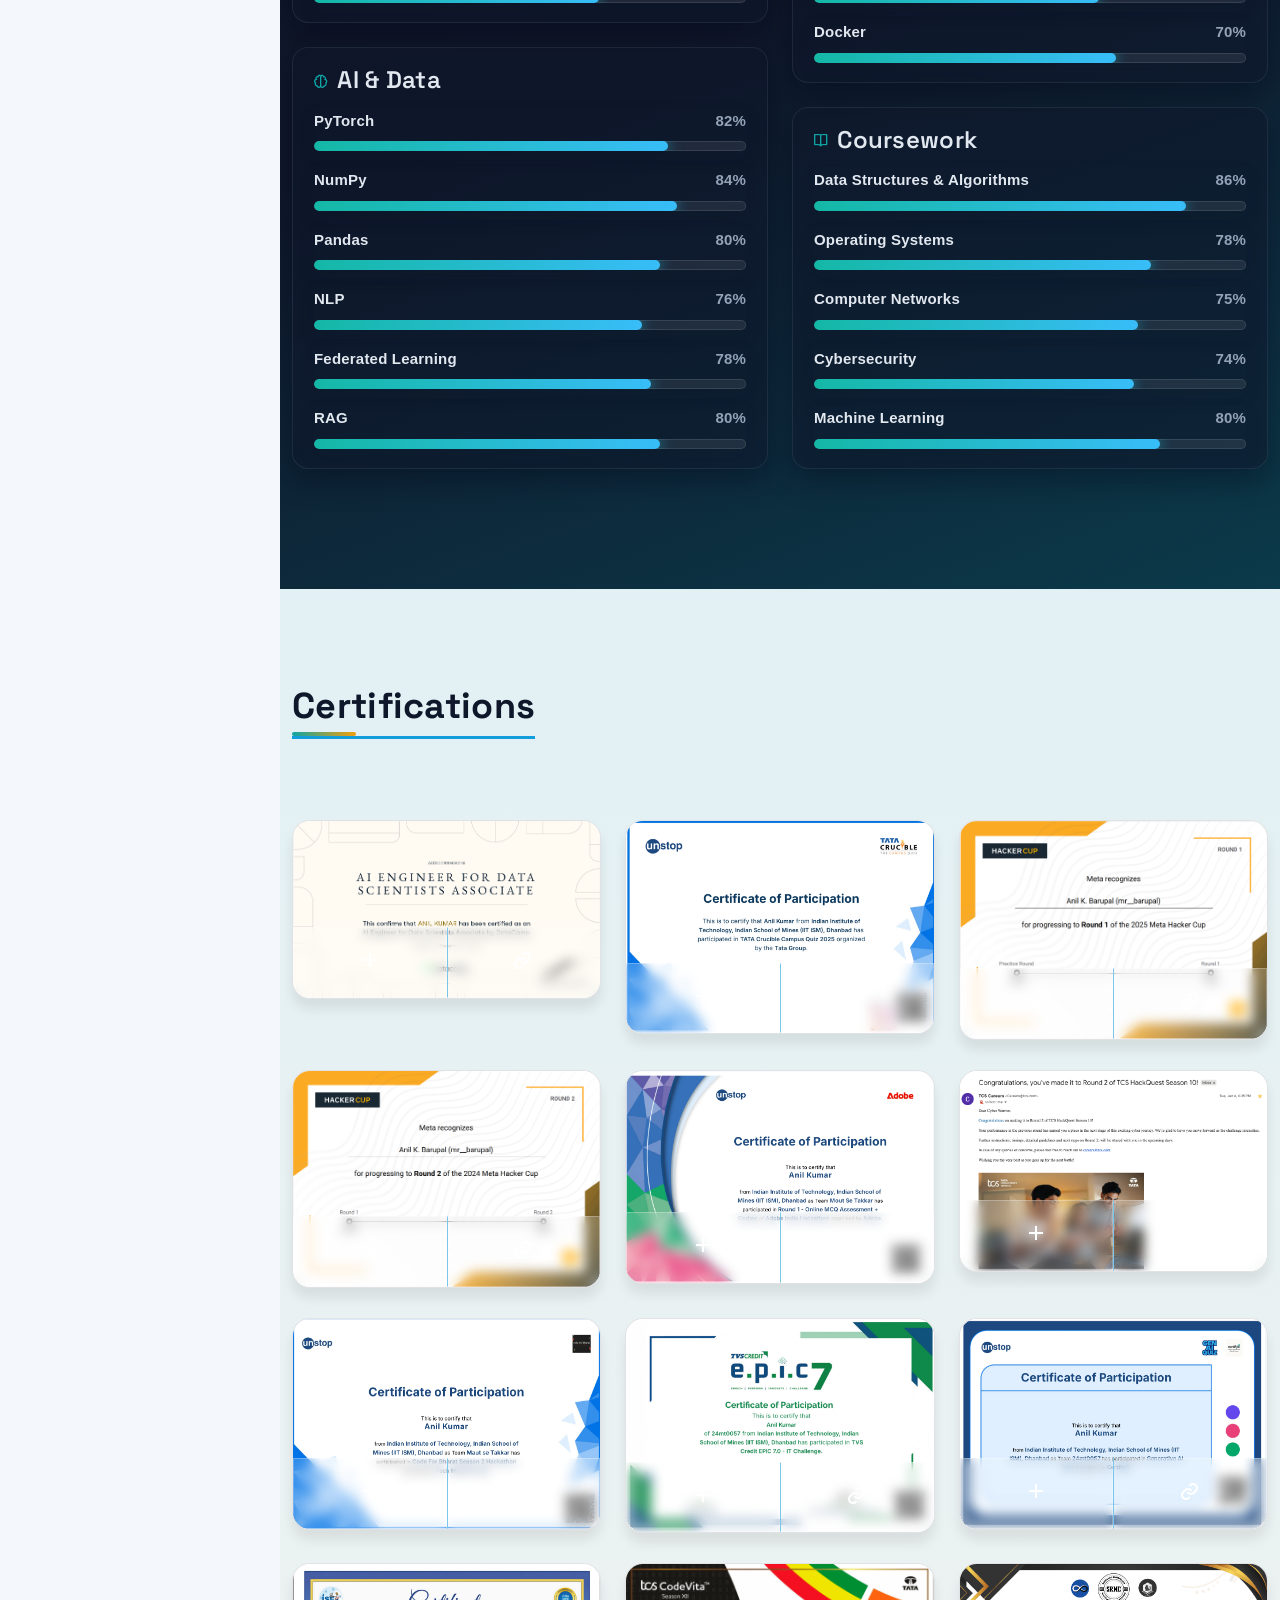
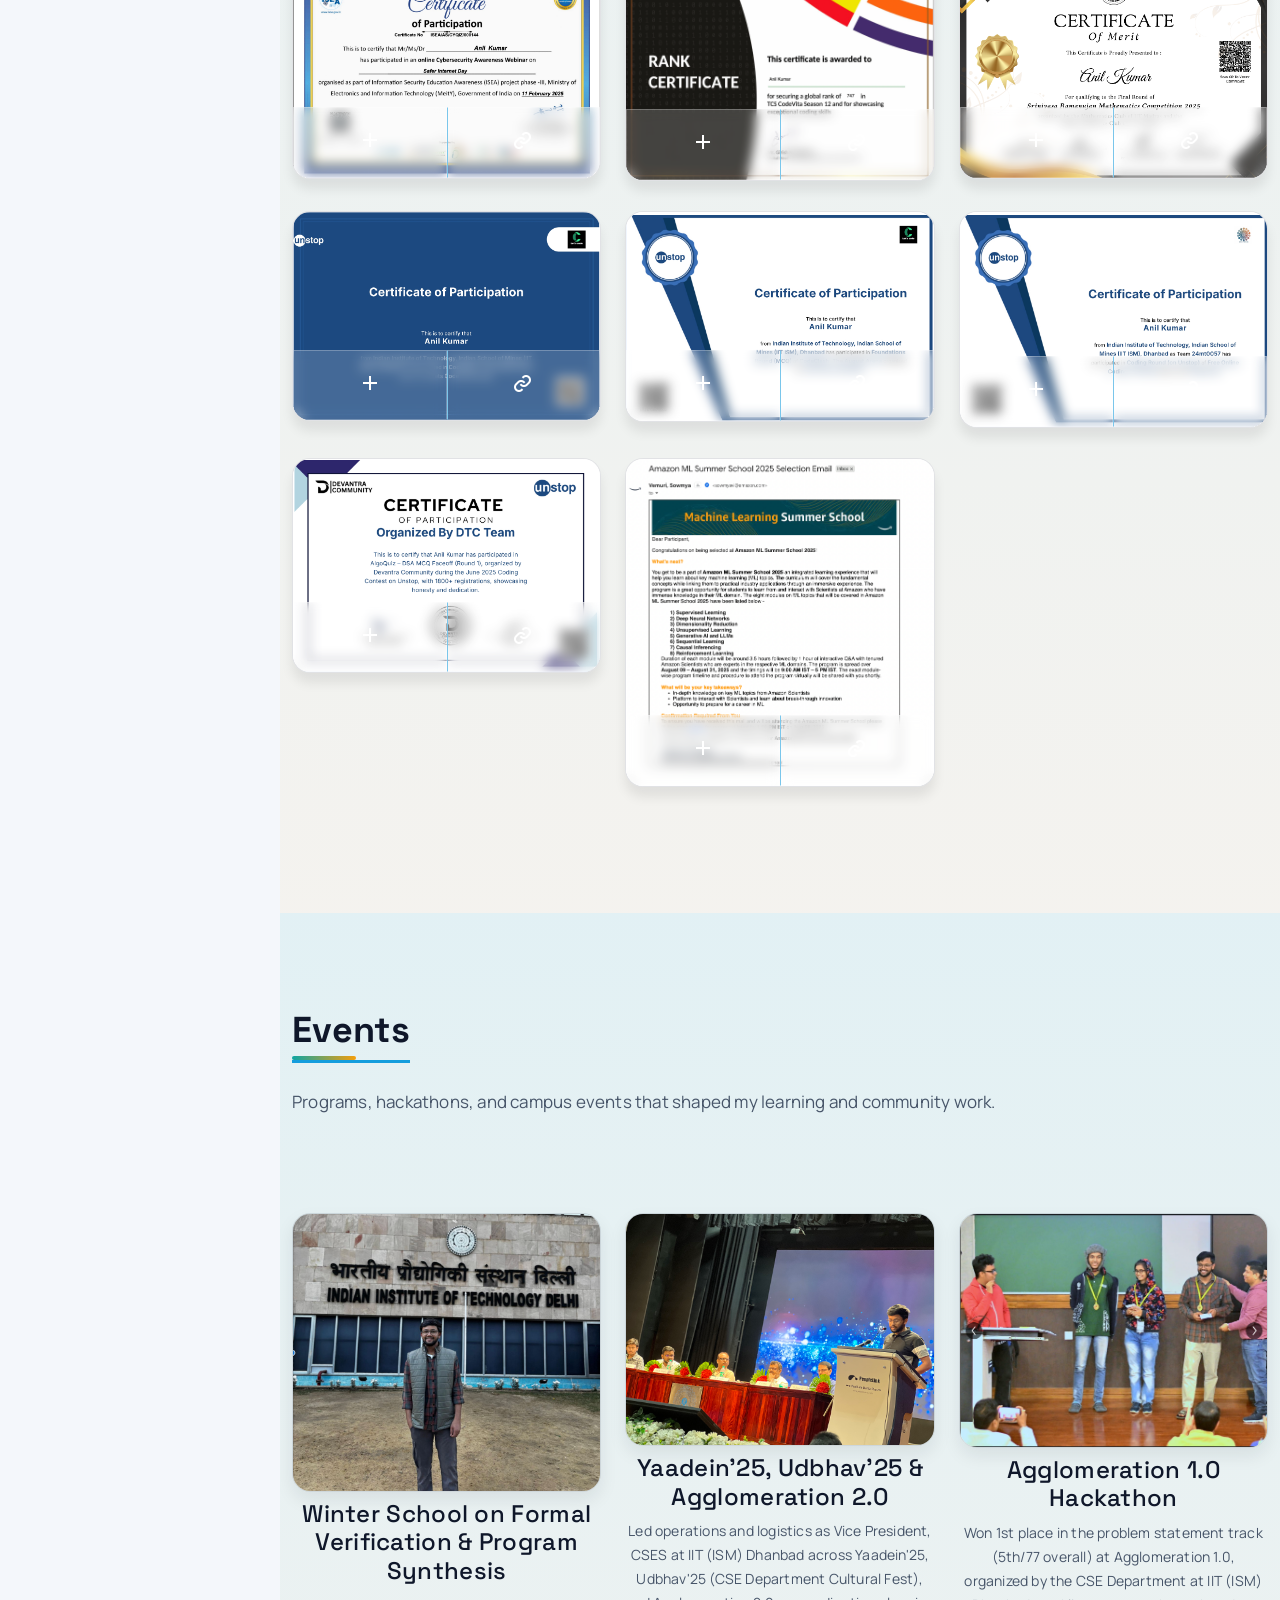
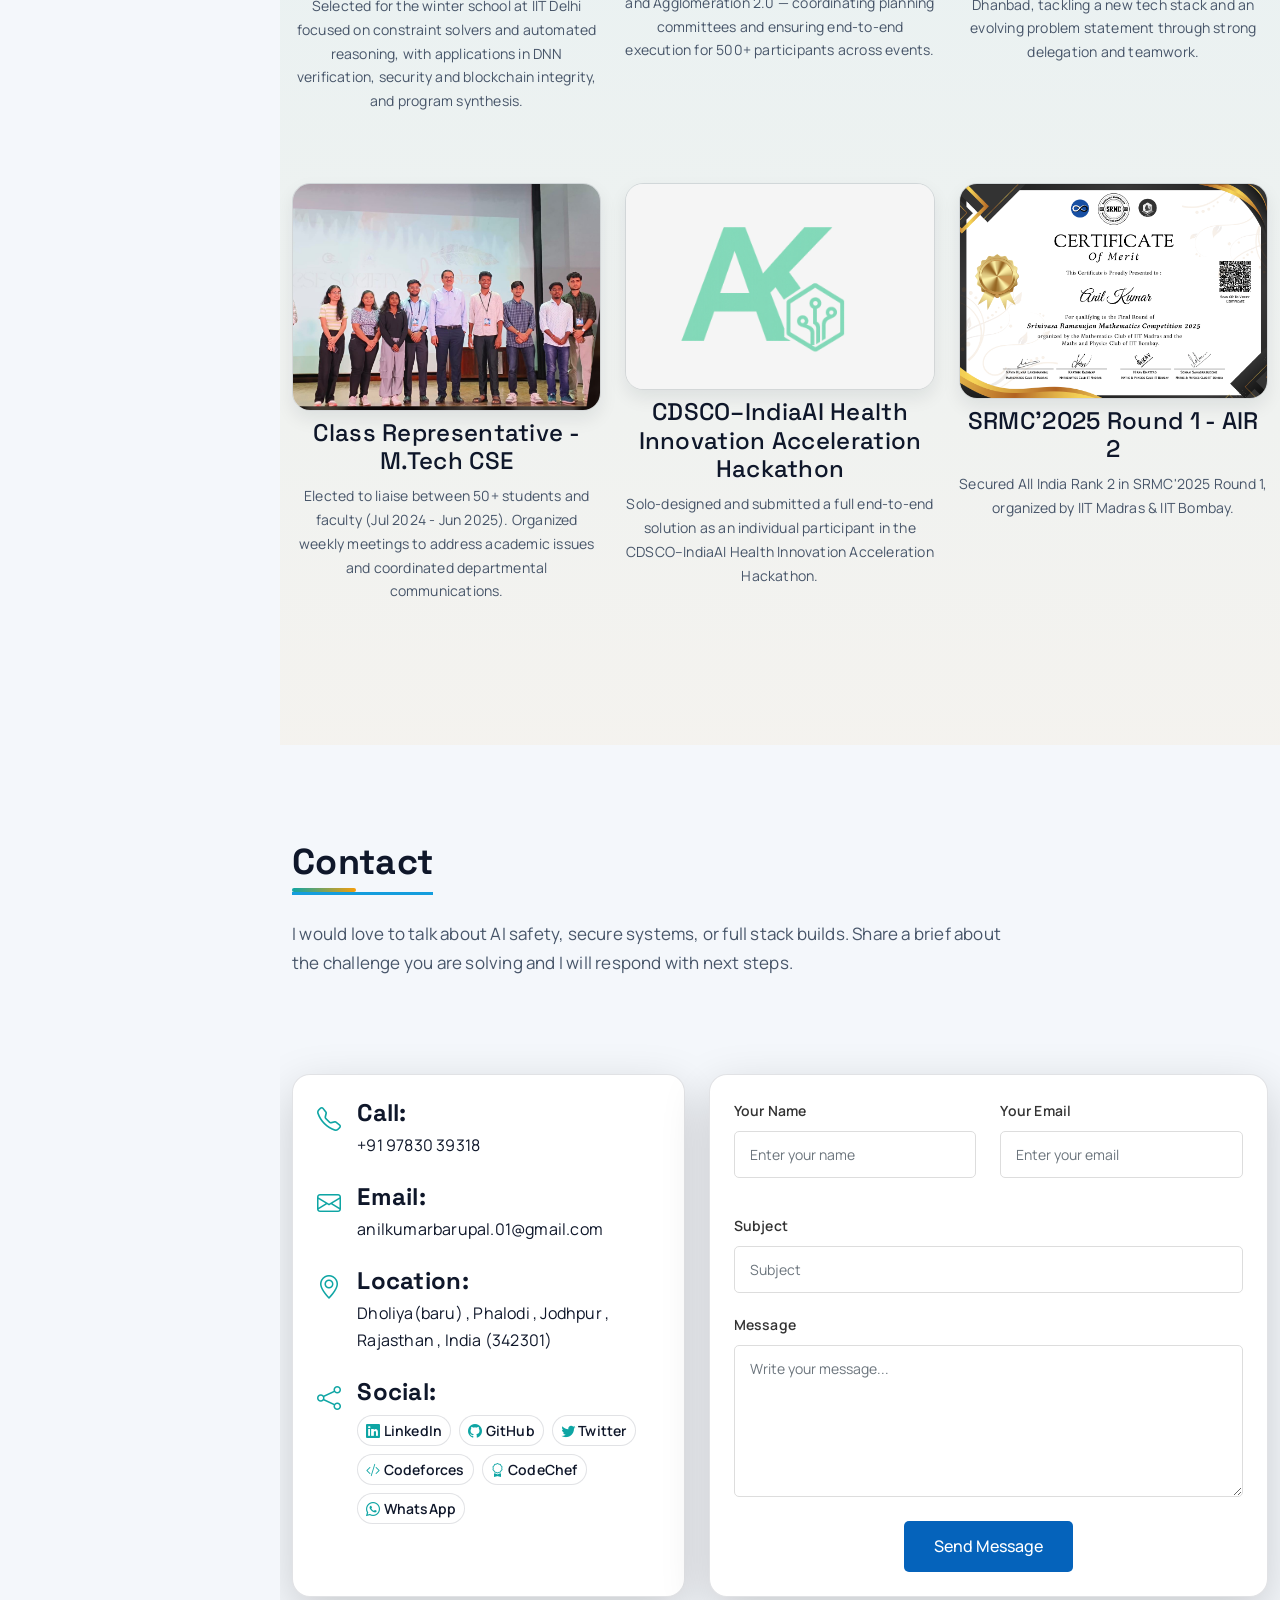
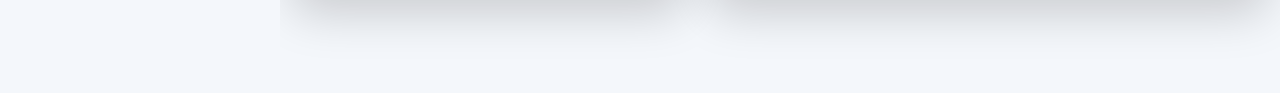
==== commit fe37a806: "Update portfolio: AI/ML Engineer role, resume, skills, projects, events" ====
--- a/index.html
+++ b/index.html
@@ -5,9 +5,9 @@
   <meta charset="utf-8">
   <meta content="width=device-width, initial-scale=1.0" name="viewport">
 
-  <title>Portfolio - Anil Kumar</title>
-  <meta content="Anil Kumar - IIT (ISM) Dhanbad graduate researcher crafting trustworthy AI security, federated learning pipelines, and cloud-ready full stack products." name="description">
-  <meta content="Anil Kumar, IIT ISM Dhanbad, AI Security Engineer, Federated Learning Researcher, Blockchain IDS, Llama-2 Chatbot, Full Stack Developer Jaipur, MTech CSE Portfolio, Competitive Programmer, Codeforces Expert, CodeChef 5 Star, Generative AI Engineer India" name="keywords">
+  <title>Anil Kumar - AI/ML Engineer</title>
+  <meta content="Anil Kumar - AI/ML Engineer at Secninjaz Technologies LLP, building end-to-end LLM solutions, RAG pipelines, and agentic AI systems." name="description">
+  <meta content="Anil Kumar, AI/ML Engineer, Secninjaz Technologies, LLM Engineer, RAG Pipelines, Agentic AI, LangChain, Hugging Face Transformers, FastAPI, IIT ISM Dhanbad, MTech CSE, Generative AI Engineer India" name="keywords">
   <meta content="Anil Kumar" name="author">
 
   <!-- Favicons -->
@@ -43,10 +43,10 @@
         <img src="assets/img/profile-photo.jpg?v=1" alt="Anil Kumar" class="img-fluid rounded-circle">
         <h1 class="text-light"><a href="index.html">Anil Kumar</a></h1>
         <div class="social-links mt-3 text-center">
-          <a href="https://www.linkedin.com/in/anil-kumar-0342711b4/" class="linkedin"><i class="bx bxl-linkedin"></i></a>
+          <a href="https://www.linkedin.com/in/anilkbarupal/" class="linkedin"><i class="bx bxl-linkedin"></i></a>
           <a href="https://github.com/avii2" class="github"><i class="bx bxl-github"></i></a>
           <a href="https://x.com/crazyiitian_avi?s=21" class="twitter"><i class="bx bxl-twitter"></i></a>
-          <a href="mailto:anilkumarb.work@gmail.com" class="envelope"><i class="bx bx-envelope"></i></a>
+          <a href="mailto:anilkumarbarupal.01@gmail.com" class="envelope"><i class="bx bx-envelope"></i></a>
         </div>
       </div>
 
@@ -74,12 +74,12 @@
       <h1>Anil Kumar</h1>
     
       <div class="hero-bio">
-        <div class="hero-bio-line">M.Tech CSE @ IIT (ISM) Dhanbad</div>
+        <div class="hero-bio-line">AI/ML Engineer @ Secninjaz Technologies</div>
       </div>
 
       <div class="hero-actions">
         <a href="#portfolio" class="hero-btn primary">View Projects</a>
-        <a href="assets/img/Resume_Anil_Kumar_IIT_Dhanbad.bin" class="hero-btn ghost" download="Resume_Anil_Kumar_IIT_Dhanbad.pdf" data-resume-download="Resume_Anil_Kumar_IIT_Dhanbad.pdf">Download Resume</a>
+        <a href="assets/img/Anil-Kumar-AI-ML-Engineer.pdf" class="hero-btn ghost" download="Anil-Kumar-AI-ML-Engineer.pdf" data-resume-download="Anil-Kumar-AI-ML-Engineer.pdf">Download Resume</a>
         <a href="#contact" class="hero-btn ghost">Contact</a>
       </div> 
     </div>
@@ -146,13 +146,14 @@
             <div class="row">
               <div class="col-lg-12">
                 <ul>
+                  <li><i class="bi bi-chevron-right"></i> <strong>Role:</strong> <span>AI/ML Engineer @ Secninjaz Technologies LLP</span></li>
                   <li><i class="bi bi-chevron-right"></i> <strong>Degree:</strong> <span>M.Tech (CSE)</span></li>
                   <li><i class="bi bi-chevron-right"></i> <strong>Institute:</strong> <span>IIT (ISM) Dhanbad</span></li>
-                  <li><i class="bi bi-chevron-right"></i> <strong>City:</strong> <span>Phalodi, Jodhpur, Rajasthan, India</span></li>
-                 
-                 
-                  <li><i class="bi bi-chevron-right"></i> <strong>Email:</strong> <span>anilkumarb.work@gmail.com</span></li>
-                 
+                  <li><i class="bi bi-chevron-right"></i> <strong>City:</strong> <span>Jodhpur, Rajasthan, India</span></li>
+
+
+                  <li><i class="bi bi-chevron-right"></i> <strong>Email:</strong> <span>anilkumarbarupal.01@gmail.com</span></li>
+
 
                 </ul>
 
@@ -222,19 +223,19 @@
          <div class="col-lg-6 pt-4 pt-lg-0" data-aos="fade-right" style="padding-right: 30px; border-left: 2px solid #ddd; padding-left: 15px; margin-left: -40px;">
 
   <p style="text-align: justify; line-height: 1.8; font-size: 15px;">
-  I am a final year <strong>M.Tech (CSE)</strong> student at <strong>IIT (ISM) Dhanbad</strong> with a strong foundation in core  <strong>Computer Science </strong>  & I build  <strong>scalable, deployment ready software</strong>.
+  I am an <strong>AI/ML Engineer</strong> at <strong>Secninjaz Technologies LLP</strong>, where I build end-to-end <strong>LLM solutions</strong> on on-premise NVIDIA H200 GPU infrastructure and work with the core AI team on the org's transition to an AI-native organization.
 </p>
 
 <p style="text-align: justify; line-height: 1.8; font-size: 15px;">
-  With a background in both standard <strong>Software Engineering</strong> and <strong>Artificial Intelligence</strong>, I don’t just write code I build reliable systems. My expertise spans <strong>Full-Stack Development</strong>, <strong>System Design</strong>, and <strong>Generative AI</strong>. Whether it’s architecting a secure backend, optimizing low-level system performance, or deploying a complex RAG engine, I focus on creating <strong>cost-efficient</strong> and <strong>user-centric solutions</strong>.
+  With an <strong>M.Tech in Computer Science and Engineering</strong> from <strong>IIT (ISM) Dhanbad</strong> and a background in both software engineering and applied AI, I don't just write code, I build reliable systems. My expertise spans <strong>Generative AI</strong> (RAG, agentic pipelines, prompt engineering), <strong>backend development</strong>, and <strong>system design</strong>. Whether it's architecting a retrieval pipeline, deploying an LLM solution, or building out backend APIs, I focus on creating <strong>cost-efficient</strong> and <strong>user-centric solutions</strong>.
 </p>
 
 <p style="text-align: justify; line-height: 1.8; font-size: 15px;">
-  I have successfully delivered projects across the spectrum: from <strong>full-stack applications</strong> like property listing sites and wishlist apps to research heavy systems involving <strong>Blockchain</strong> and <strong>Knowledge Graphs</strong>. I am adaptable, technology-agnostic, and currently open to opportunities in <strong>Software Development</strong>, <strong>Data Engineering</strong>, <strong>AI/ML</strong>, and <strong>System Architecture</strong>.
+  I lead a team of 5 evaluating opportunities in the drone industry and authored a local LLM deployment proposal submitted to a state government. I've also delivered RAG-powered chatbots, agentic research tools, and full-stack applications across a range of technical domains.
 </p>
 
 <div style="margin-top: 12px;">
-  <a href="assets/img/Resume_Anil_Kumar_IIT_Dhanbad.bin" class="btn btn-primary btn-sm" download="Resume_Anil_Kumar_IIT_Dhanbad.pdf" data-resume-download="Resume_Anil_Kumar_IIT_Dhanbad.pdf">
+  <a href="assets/img/Anil-Kumar-AI-ML-Engineer.pdf" class="btn btn-primary btn-sm" download="Anil-Kumar-AI-ML-Engineer.pdf" data-resume-download="Anil-Kumar-AI-ML-Engineer.pdf">
     <strong>Download Resume</strong>
   </a>
 </div>
@@ -582,11 +583,11 @@
         </div>
       </div>
 
-      <!-- 4) Llama2 Medical Bot (keep as is) -->
+      <!-- 4) HomeoBuddy -->
       <div class="col-lg-4 col-md-6 portfolio-item filter-genai">
         <div class="portfolio-wrap">
-          <h4 class="title text-center">Llama2 Medical Bot</h4>
-          <img src="assets/img/projects/4.png" class="img-fluid" alt="Llama2 Medical Bot" style="width:450px;height:300px;">
+          <h4 class="title text-center">HomeoBuddy</h4>
+          <img src="assets/img/projects/4.png" class="img-fluid" alt="HomeoBuddy RAG-powered chatbot" style="width:450px;height:300px;">
           <div class="portfolio-links">
             <a href="https://github.com/avii2/Medical_Chatbot" target="_blank" rel="noopener noreferrer" title="More Details">
               <i class="bx bx-link"></i>
@@ -683,6 +684,14 @@
               <i class="bx bx-link"></i>
             </a>
           </div>
+        </div>
+      </div>
+
+      <!-- 12) MasterPlay -->
+      <div class="col-lg-4 col-md-6 portfolio-item filter-genai">
+        <div class="portfolio-wrap">
+          <h4 class="title text-center">MasterPlay</h4>
+          <img src="assets/img/logo.png" class="img-fluid" alt="MasterPlay AI research agent" style="width:450px;height:300px;object-fit:contain;background:#f5f5f5;">
         </div>
       </div>
 
@@ -720,7 +729,7 @@
           <h5>2024 - 2026</h5>
           <p><em>IIT (ISM) Dhanbad, Jharkhand, India</em></p>
 
-          <p><strong>CGPA:</strong> 7.71</p>
+          <p><strong>CGPA:</strong> 7.92</p>
           <p><strong>Semester SGPA:</strong> Sem 1 : 6.11 | Sem 2 : 8.23 | Sem 3 : 9.00</p>
 
           <p>
@@ -741,6 +750,17 @@
           </p>
         </div>
 
+        <h3 class="resume-title" style="margin-top: 40px;">Achievements</h3>
+
+        <div class="resume-item">
+          <h4>Competitive &amp; Academic Highlights</h4>
+          <ul>
+            <li>96th percentile, GATE CS 2024 (top 4% of 150,000+ candidates)</li>
+            <li>AIR 2, SRMC'2025 Round 1 (organized by IIT Madras &amp; IIT Bombay)</li>
+            <li>1st place (problem statement), Agglomeration 1.0, IIT (ISM) Dhanbad</li>
+          </ul>
+        </div>
+
       </div>
 
       <!-- RIGHT COLUMN -->
@@ -749,19 +769,44 @@
         <h3 class="resume-title">Experience</h3>
 
         <div class="resume-item">
-          <h4>Vice President, CSE Society</h4>
-          <h5>Jan 2025 - Jan 2026</h5>
-          <p><em>IIT (ISM) Dhanbad</em></p>
+          <h4>AI/ML Engineer</h4>
+          <h5>Jun 2026 - Present</h5>
+          <p><em>Secninjaz Technologies LLP, New Delhi</em></p>
           <ul>
-            <li>Leading the CSE Society and coordinating department-level events and initiatives.</li>
-            <li>Organizing national-level events/hackathons and driving community participation.</li>
+            <li>Leads a team of 5 evaluating opportunities in the drone industry; delivered proposals that expanded addressable market.</li>
+            <li>Builds end-to-end LLM solutions on on-premise NVIDIA H200 GPU infrastructure; authored a local LLM deployment proposal submitted to a state government.</li>
+            <li>Works with the core AI team on the org's transition to an AI-native organization.</li>
           </ul>
-        </div>
-
+
+          <div class="resume-skill-badges">
+            <img src="https://img.shields.io/badge/LLM%20Pipelines-111827?style=flat-square" alt="LLM Pipelines">
+            <img src="https://img.shields.io/badge/RAG-111827?style=flat-square" alt="RAG">
+            <img src="https://img.shields.io/badge/Agentic%20AI-111827?style=flat-square" alt="Agentic AI">
+            <img src="https://img.shields.io/badge/Docker-2496ED?style=flat-square&logo=docker&logoColor=white" alt="Docker">
+            <img src="https://img.shields.io/badge/Python-3776AB?style=flat-square&logo=python&logoColor=white" alt="Python">
+          </div>
+        </div>
+
+        <div class="resume-item">
+          <h4>AI/ML Intern</h4>
+          <h5>Mar 2026 - Jun 2026</h5>
+          <p><em>Secninjaz Technologies LLP, New Delhi</em></p>
+          <ul>
+            <li>Delivered AI/ML integrations across multiple POC initiatives, translating business requirements into technical solutions.</li>
+            <li>Evaluated federated learning and presented commercial viability to the internal business committee.</li>
+            <li>Solo-designed and submitted a full solution for the CDSCO–IndiaAI Health Innovation Acceleration Hackathon.</li>
+          </ul>
+
+          <div class="resume-skill-badges">
+            <img src="https://img.shields.io/badge/Federated%20Learning-111827?style=flat-square" alt="Federated Learning">
+            <img src="https://img.shields.io/badge/LangChain-1C3C3C?style=flat-square&logo=langchain&logoColor=white" alt="LangChain">
+            <img src="https://img.shields.io/badge/FastAPI-009688?style=flat-square&logo=fastapi&logoColor=white" alt="FastAPI">
+          </div>
+        </div>
 
         <div class="resume-item">
           <h4>Post - Graduate Researcher</h4>
-          <h5>Jul 2025 - Present</h5>
+          <h5>Jul 2025 - May 2026</h5>
           <p><em>IIT (ISM) Dhanbad</em></p>
           <ul>
             <li>Designing blockchain-backed intrusion detection systems for heterogeneous edge environments.</li>
@@ -795,12 +840,12 @@
         </div>
 
         <div class="resume-item">
-          <h4>Class Representative — M.Tech CSE</h4>
-          <h5>Jul 2024 - Jun 2025</h5>
+          <h4>Vice President, CSES</h4>
+          <h5>Feb 2024 - Feb 2025</h5>
           <p><em>IIT (ISM) Dhanbad</em></p>
           <ul>
-            <li>Elected liaison between 50+ students and faculty; coordinated academic updates and feedback.</li>
-            <li>Organized weekly meetings to track issues and ensure fast resolution.</li>
+            <li>Led the CSE Society and coordinated department-level events and initiatives.</li>
+            <li>Organized national-level events/hackathons and drove community participation.</li>
           </ul>
 
           <div class="resume-skill-badges">
@@ -810,10 +855,6 @@
           </div>
         </div>
 
-        
-       
-
-       
       </div>
 
     </div>
@@ -1391,15 +1432,15 @@
     <img src="assets/img/events/organiser-udbhav.jpg" class="img-fluid" alt="Udhav 2025 organizing team">
     <div class="portfolio-links">
       <a href="assets/img/events/organiser-udbhav.jpg" data-gallery="eventsGallery" class="portfolio-lightbox"
-        title="Udhav'25 - CSE Department Cultural Fest"><i class="bx bx-plus"></i></a>
+        title="Yaadein'25, Udbhav'25 &amp; Agglomeration 2.0 - VP Operations"><i class="bx bx-plus"></i></a>
 
       <a href="https://drive.google.com/file/d/1QrKnw44rWQxpaTAO9PsP35Da_SMeozK0/view?usp=sharing" target="_blank"
         rel="noopener noreferrer" title="View Proof"><i class="bx bx-link"></i></a>
     </div>
   </div>
   <div class="text-center mt-2">
-    <h4>Udhav'25 - CSE Department Cultural Fest</h4>
-    <p class="text-muted small">Organized Udhav'25 at IIT (ISM) Dhanbad, leading a 22-member planning committee with the UG Coordinator and CSE Society executives. Managed logistics, coordinated cultural and technical activities, and ensured end-to-end execution for 500+ attendees.</p>
+    <h4>Yaadein'25, Udbhav'25 &amp; Agglomeration 2.0</h4>
+    <p class="text-muted small">Led operations and logistics as Vice President, CSES at IIT (ISM) Dhanbad across Yaadein'25, Udbhav'25 (CSE Department Cultural Fest), and Agglomeration 2.0 — coordinating planning committees and ensuring end-to-end execution for 500+ participants across events.</p>
   </div>
 </div>
 
@@ -1417,7 +1458,7 @@
   </div>
   <div class="text-center mt-2">
     <h4>Agglomeration 1.0 Hackathon</h4>
-    <p class="text-muted small">Participated in my first hackathon organized by the CSE Department at IIT (ISM) Dhanbad. Our team emerged victorious after an overnight build, tackling a new tech stack and an evolving problem statement through strong delegation and teamwork.</p>
+    <p class="text-muted small">Won 1st place in the problem statement track (5th/77 overall) at Agglomeration 1.0, organized by the CSE Department at IIT (ISM) Dhanbad, tackling a new tech stack and an evolving problem statement through strong delegation and teamwork.</p>
   </div>
 </div>
 
@@ -1435,6 +1476,30 @@
         <div class="text-center mt-2">
           <h4>Class Representative - M.Tech CSE</h4>
           <p class="text-muted small">Elected to liaise between 50+ students and faculty (Jul 2024 - Jun 2025). Organized weekly meetings to address academic issues and coordinated departmental communications.</p>
+        </div>
+      </div>
+
+      <div class="col-lg-4 col-md-6 portfolio-item">
+        <div class="portfolio-wrap">
+          <img src="assets/img/logo.png" class="img-fluid" alt="CDSCO-IndiaAI Health Innovation Acceleration Hackathon" style="object-fit:contain;background:#f5f5f5;">
+        </div>
+        <div class="text-center mt-2">
+          <h4>CDSCO–IndiaAI Health Innovation Acceleration Hackathon</h4>
+          <p class="text-muted small">Solo-designed and submitted a full end-to-end solution as an individual participant in the CDSCO–IndiaAI Health Innovation Acceleration Hackathon.</p>
+        </div>
+      </div>
+
+      <div class="col-lg-4 col-md-6 portfolio-item">
+        <div class="portfolio-wrap">
+          <img src="assets/img/certificates/srmc.png" class="img-fluid" alt="SRMC'2025 Round 1 Result">
+          <div class="portfolio-links">
+            <a href="assets/img/certificates/srmc.png" data-gallery="eventsGallery" class="portfolio-lightbox"
+              title="SRMC'2025 Round 1 - AIR 2"><i class="bx bx-plus"></i></a>
+          </div>
+        </div>
+        <div class="text-center mt-2">
+          <h4>SRMC'2025 Round 1 - AIR 2</h4>
+          <p class="text-muted small">Secured All India Rank 2 in SRMC'2025 Round 1, organized by IIT Madras &amp; IIT Bombay.</p>
         </div>
       </div>
 
@@ -1483,8 +1548,8 @@
             <div>
               <h4 class="fw-bold mb-1">Email:</h4>
               <p class="mb-0">
-                <a href="mailto:anilkumarb.work@gmail.com" class="text-dark text-decoration-none">
-                  anilkumarb.work@gmail.com
+                <a href="mailto:anilkumarbarupal.01@gmail.com" class="text-dark text-decoration-none">
+                  anilkumarbarupal.01@gmail.com
                 </a>
               </p>
             </div>
@@ -1503,7 +1568,7 @@
             <div>
               <h4 class="fw-bold mb-2">Social:</h4>
               <div class="d-flex flex-wrap gap-2">
-                <a class="btn btn-outline-primary btn-sm" href="https://www.linkedin.com/in/anil-kumar-0342711b4/" target="_blank" rel="noopener noreferrer">
+                <a class="btn btn-outline-primary btn-sm" href="https://www.linkedin.com/in/anilkbarupal/" target="_blank" rel="noopener noreferrer">
                   <i class="bi bi-linkedin"></i> LinkedIn
                 </a>
                 <a class="btn btn-outline-dark btn-sm" href="https://github.com/avii2" target="_blank" rel="noopener noreferrer">
